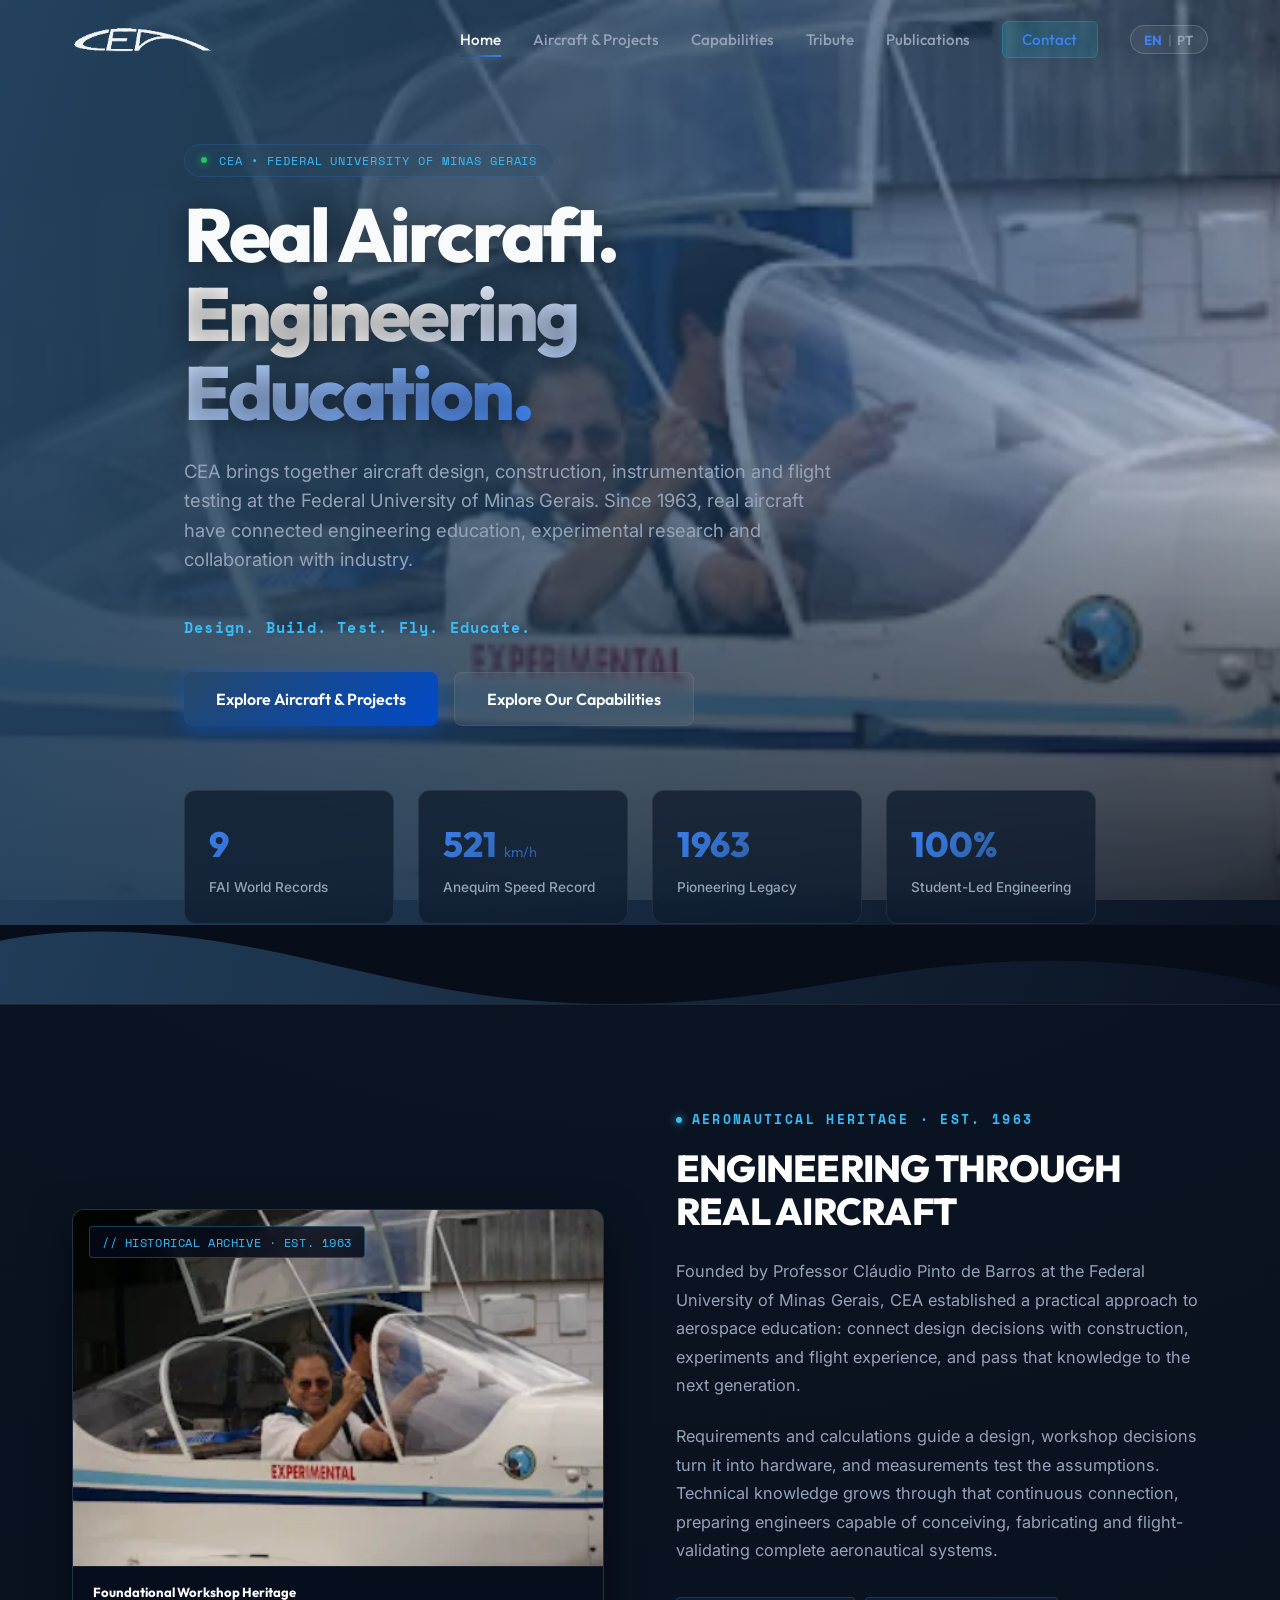
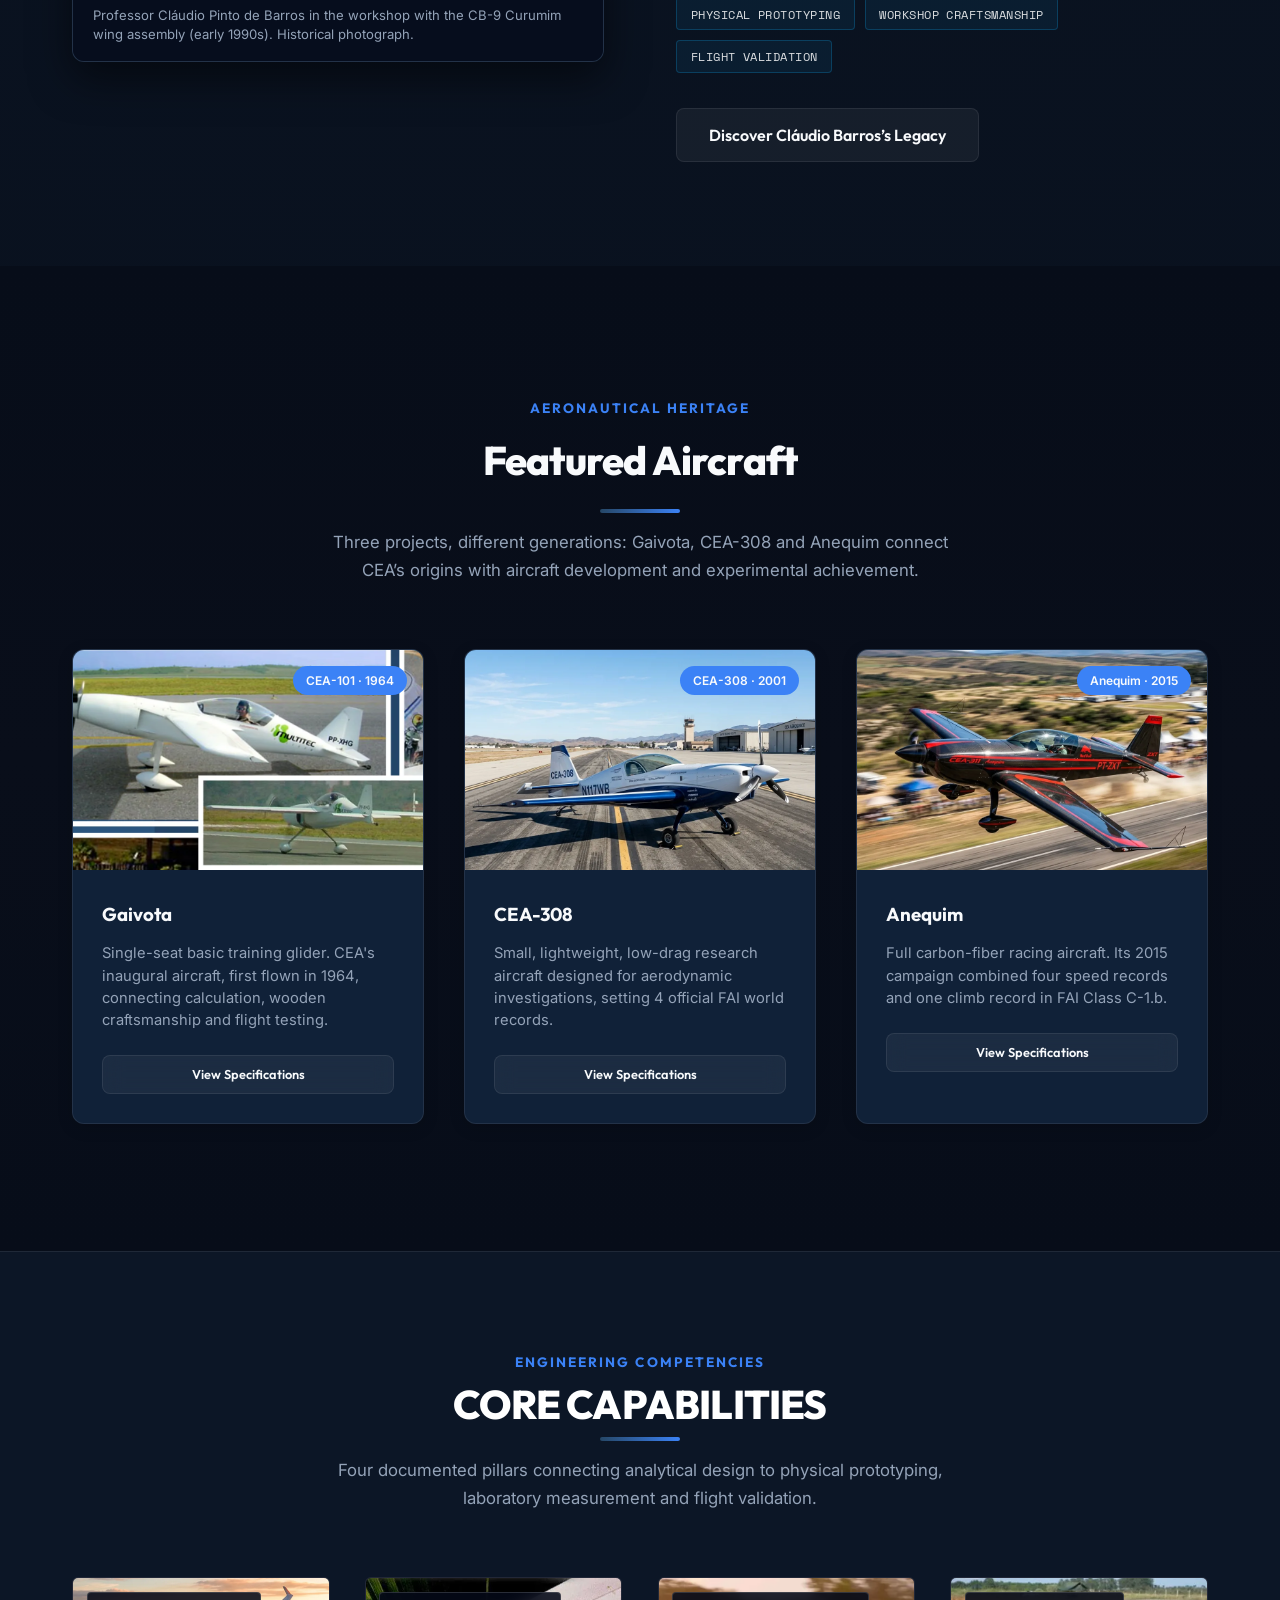
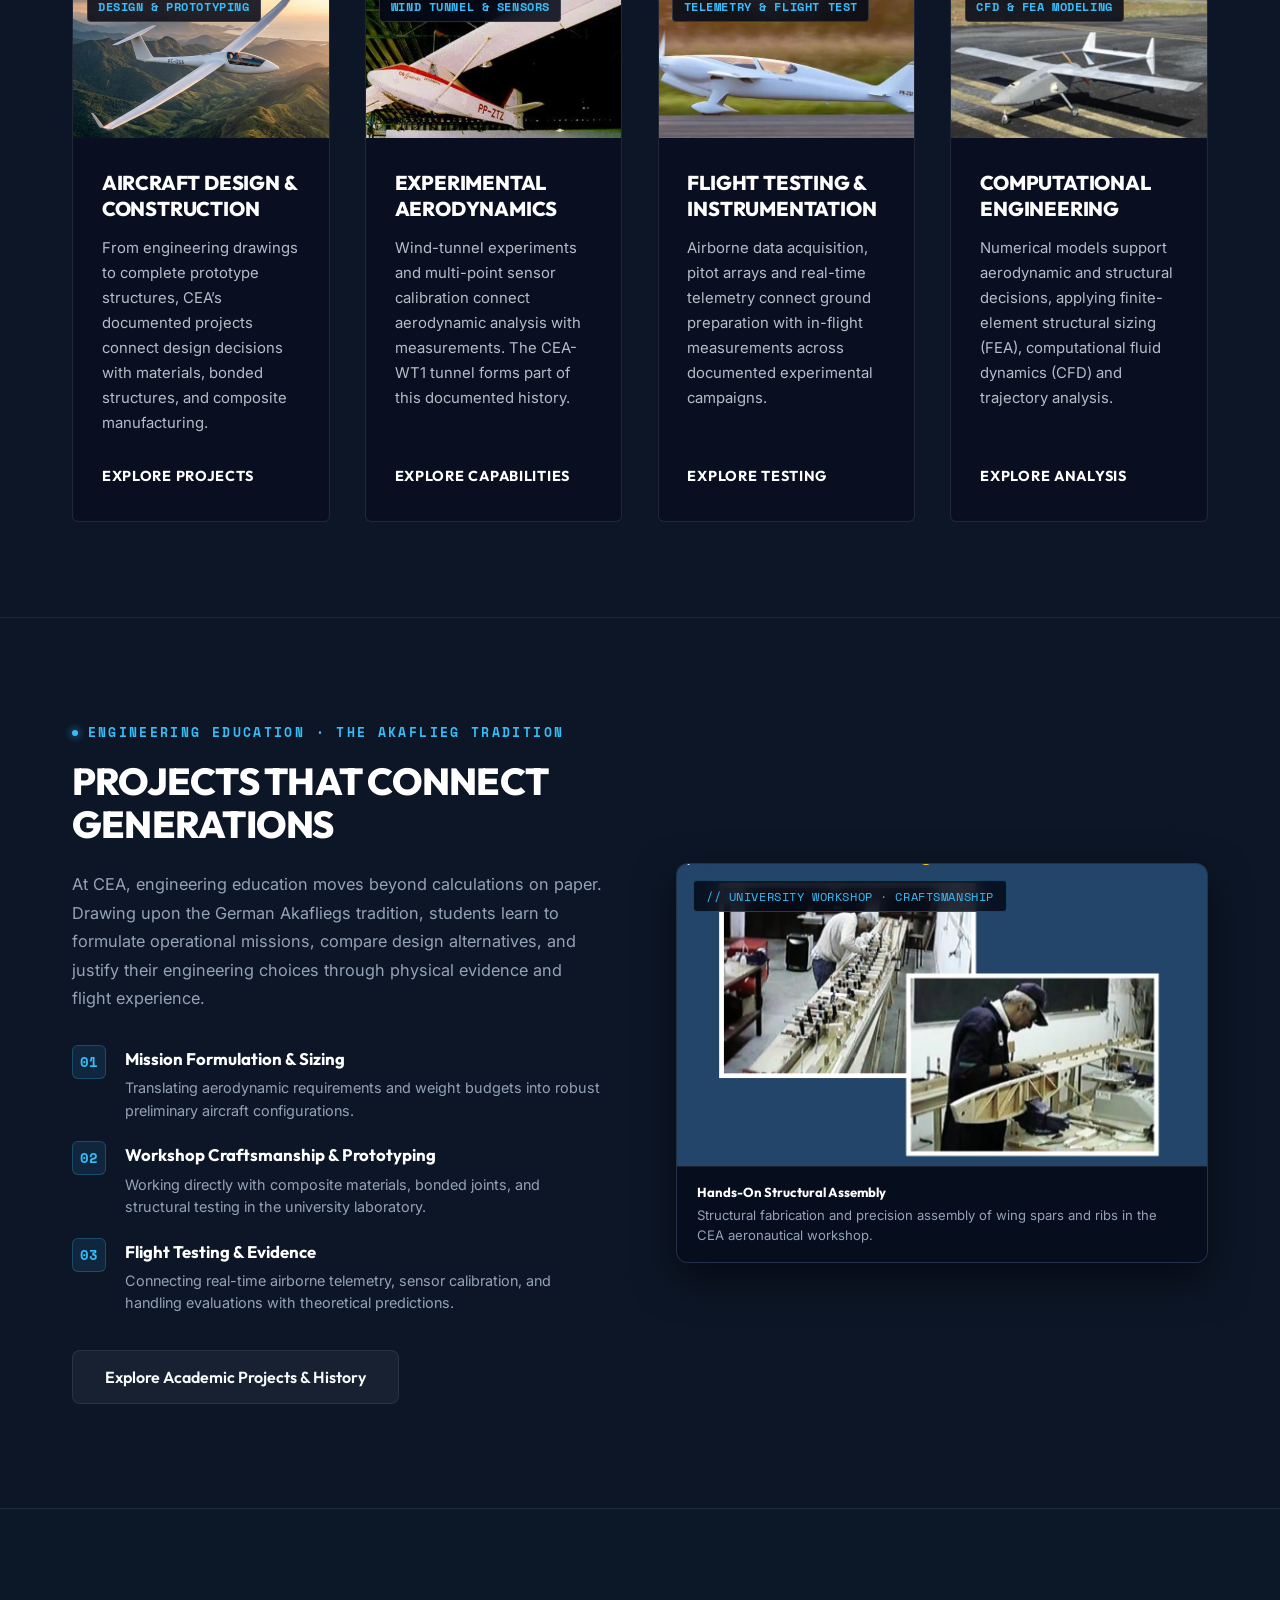
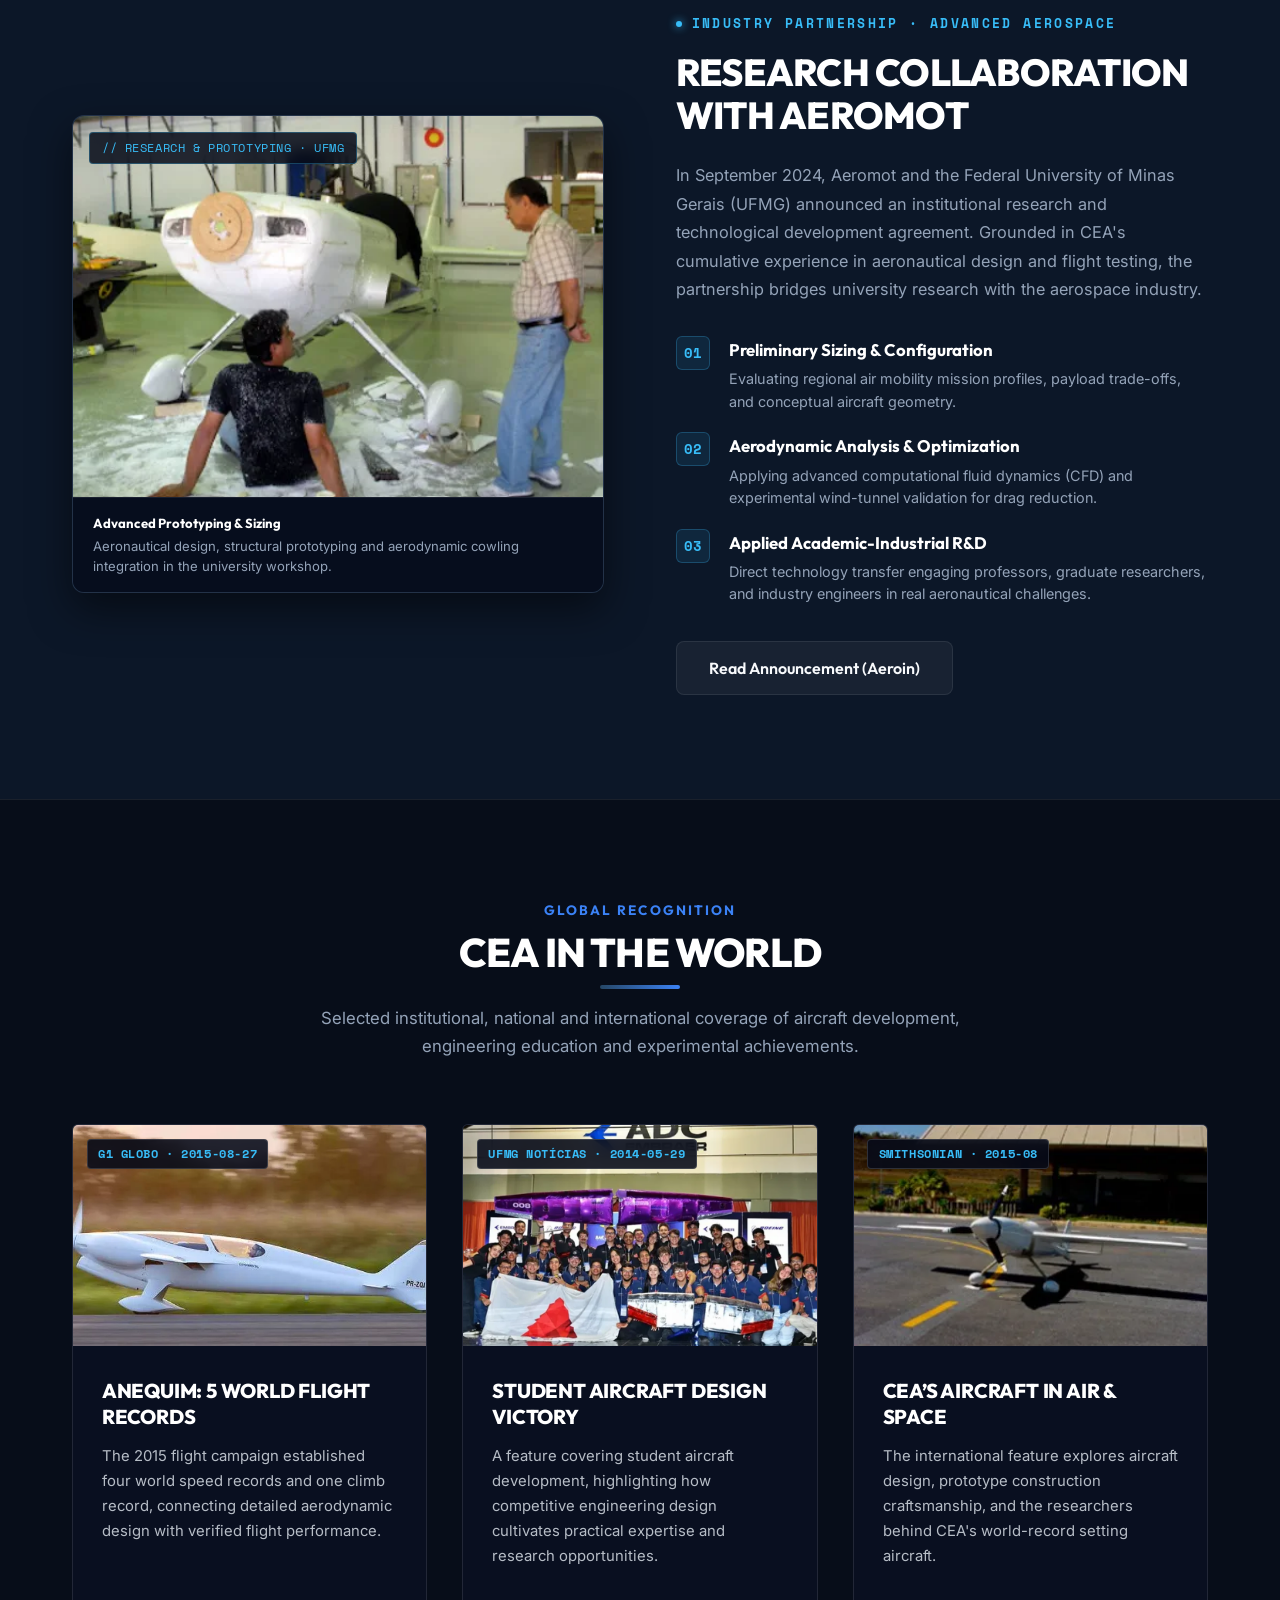
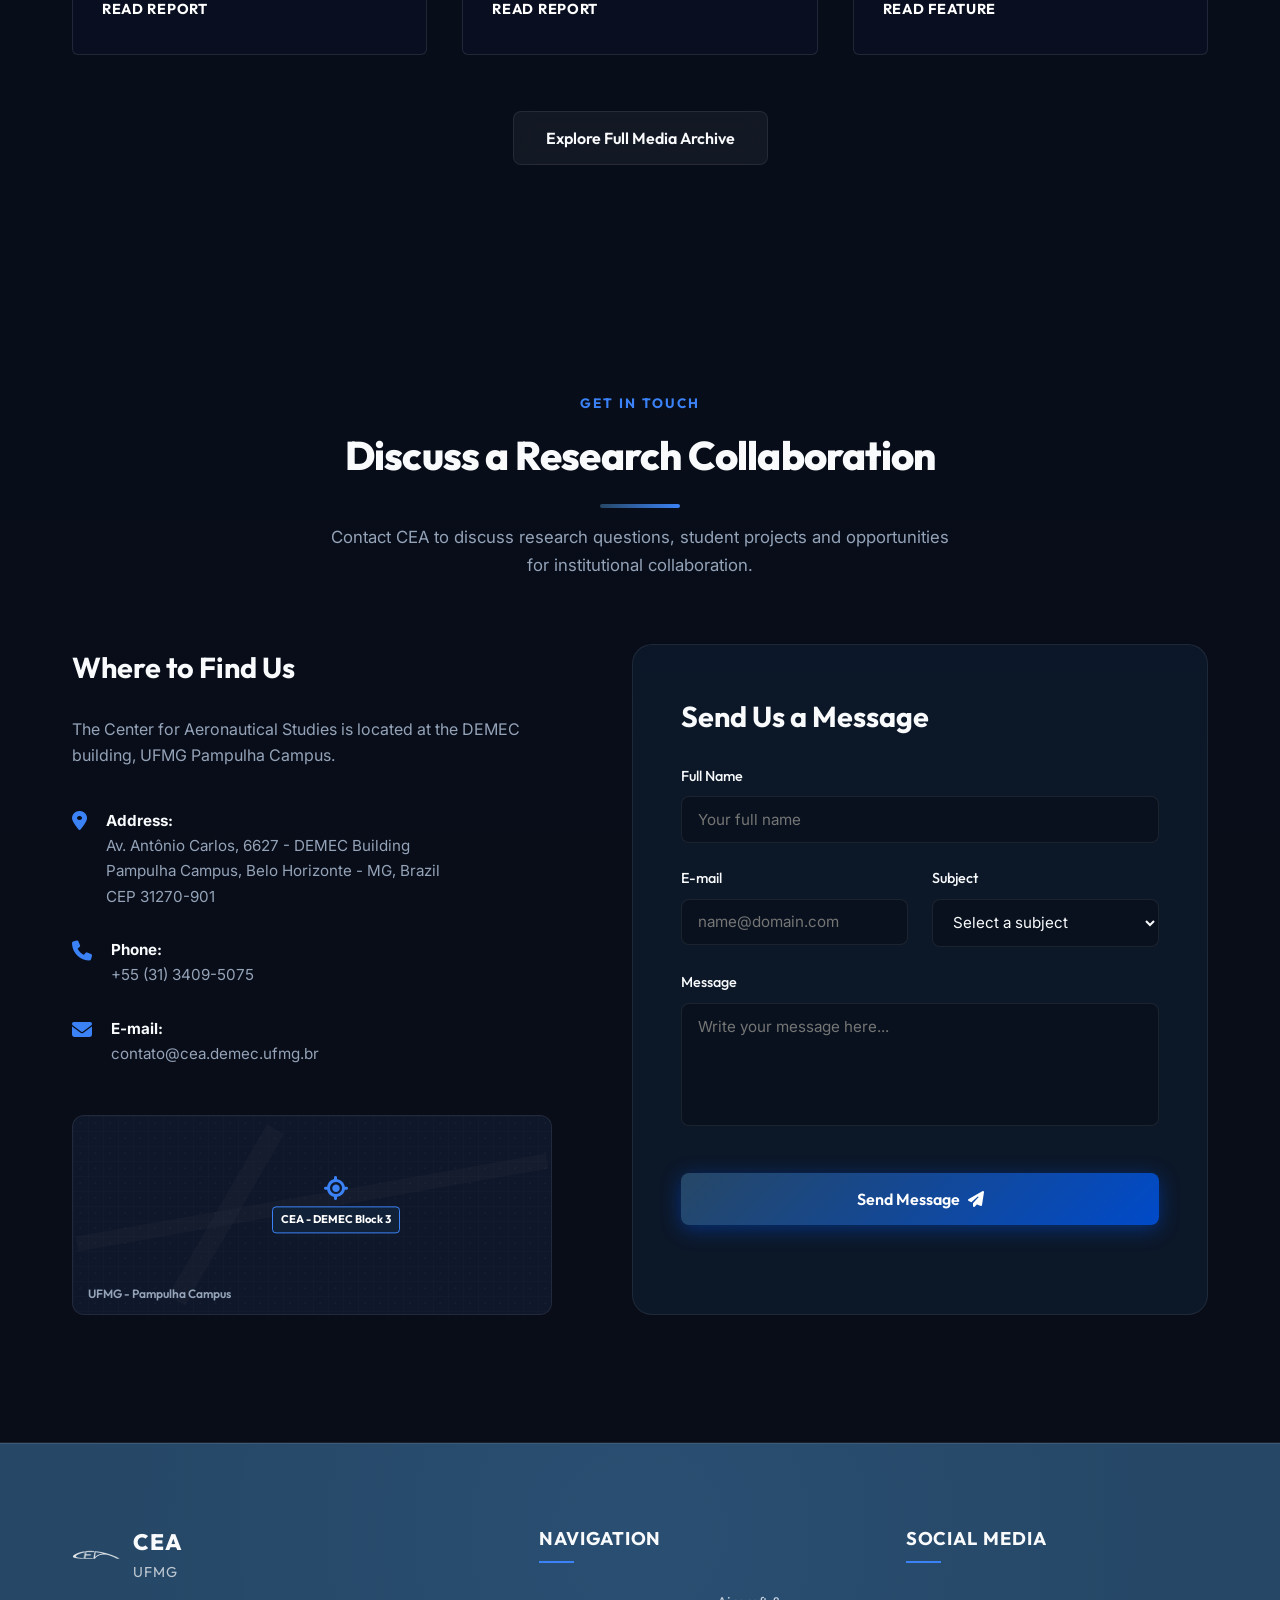
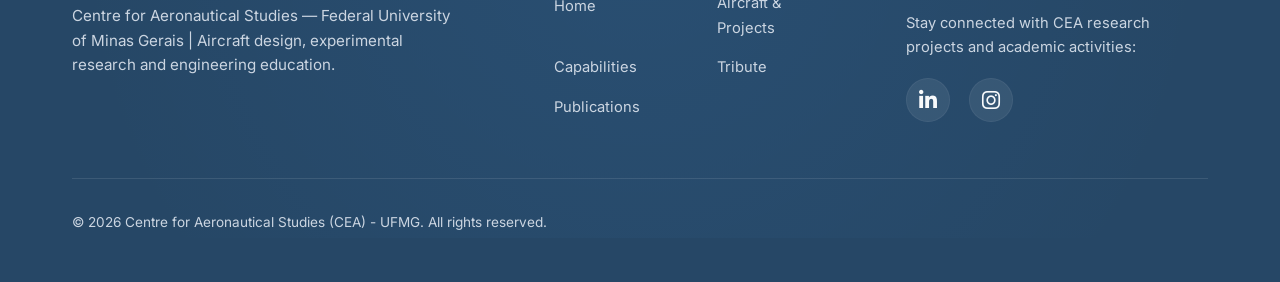
==== index.html @ 9087b7ac "feat: restore Embraer visual model with verified historical CEA archive photos" ====
<!DOCTYPE html>
<html lang="en">
<head>
    <meta charset="UTF-8">
    <meta name="viewport" content="width=device-width, initial-scale=1.0, viewport-fit=cover">
    <meta name="description" content="Center for Aeronautical Studies (CEA) at UFMG. Real aircraft connecting engineering education, experimental research and collaboration with industry since 1963.">
    <title>CEA - Center for Aeronautical Studies | UFMG</title>
    
    <!-- SEO & Canonical -->
    <link rel="canonical" href="https://cea.demec.ufmg.br/index.html">
    <link rel="alternate" hreflang="en" href="https://cea.demec.ufmg.br/index.html">
    <link rel="alternate" hreflang="pt-BR" href="https://cea.demec.ufmg.br/index.html">
    <link rel="alternate" hreflang="x-default" href="https://cea.demec.ufmg.br/index.html">
    
    <!-- Favicon & Mobile Theme -->
    <link rel="icon" type="image/webp" href="assets/logo.webp">
    <link rel="apple-touch-icon" href="assets/logo.webp">
    <meta name="theme-color" content="#0a121e">
    
    <!-- Open Graph / Social Media -->
    <meta property="og:type" content="website">
    <meta property="og:url" content="https://cea.demec.ufmg.br/index.html">
    <meta property="og:title" content="CEA - Center for Aeronautical Studies | UFMG">
    <meta property="og:description" content="Real Aircraft. Engineering Education. Aircraft design, construction, instrumentation and flight testing at UFMG since 1963.">
    <meta property="og:image" content="https://cea.demec.ufmg.br/assets/foto1-home.webp">
    <meta property="og:site_name" content="CEA UFMG">
    
    <!-- Twitter Cards -->
    <meta name="twitter:card" content="summary_large_image">
    <meta name="twitter:title" content="CEA - Center for Aeronautical Studies | UFMG">
    <meta name="twitter:description" content="Real Aircraft. Engineering Education at UFMG since 1963.">
    <meta name="twitter:image" content="https://cea.demec.ufmg.br/assets/foto1-home.webp">
    
    <!-- Google Fonts -->
    <link rel="preconnect" href="https://fonts.googleapis.com">
    <link rel="preconnect" href="https://fonts.gstatic.com" crossorigin>
    <link href="https://fonts.googleapis.com/css2?family=Inter:wght@300;400;500;600;700&family=Outfit:wght@400;500;600;700;800&family=Space+Mono:ital,wght@0,400;0,700;1,400&display=swap" rel="stylesheet">
    
    <!-- FontAwesome for Icons -->
    <link rel="stylesheet" href="https://cdnjs.cloudflare.com/ajax/libs/font-awesome/6.4.0/css/all.min.css">
    
    <!-- Custom CSS -->
    <link rel="stylesheet" href="style.css">

    <!-- Structured Data (Schema.org JSON-LD) -->
    <script type="application/ld+json">
    {
      "@context": "https://schema.org",
      "@graph": [
        {
          "@type": ["EducationalOrganization", "ResearchOrganization"],
          "@id": "https://cea.demec.ufmg.br/#organization",
          "name": "Center for Aeronautical Studies (CEA - UFMG)",
          "alternateName": "Centro de Estudos Aeronáuticos",
          "url": "https://cea.demec.ufmg.br",
          "logo": "https://cea.demec.ufmg.br/assets/logo.webp",
          "image": "https://cea.demec.ufmg.br/assets/foto1-home.webp",
          "description": "Research center within the Department of Mechanical Engineering at UFMG School of Engineering, connecting engineering education with aircraft design, construction and testing.",
          "foundingDate": "1963",
          "founder": {
            "@type": "Person",
            "name": "Prof. Cláudio Pinto de Barros"
          },
          "parentOrganization": {
            "@type": "CollegeOrUniversity",
            "name": "Universidade Federal de Minas Gerais",
            "alternateName": "UFMG",
            "url": "https://ufmg.br"
          },
          "address": {
            "@type": "PostalAddress",
            "streetAddress": "Av. Antônio Carlos, 6627 - Bloco DEMEC",
            "addressLocality": "Belo Horizonte",
            "addressRegion": "MG",
            "postalCode": "31270-901",
            "addressCountry": "BR"
          }
        }
      ]
    }
    </script>
</head>
<body>

    <!-- Header / Navbar -->
    <header class="navbar-header" id="header">
        <div class="nav-container">
            <a href="index.html" class="logo">
                <img src="assets/logo.webp" alt="CEA UFMG" class="cea-logo-img">
            </a>
            
            <button class="mobile-nav-toggle" id="mobile-toggle" aria-label="Toggle navigation">
                <i class="fa-solid fa-bars"></i>
            </button>
            
            <nav class="nav-menu" id="nav-menu">
                <ul>
                    <li><a href="index.html" class="nav-link active" data-en="Home" data-pt="Home">Home</a></li>
                    <li><a href="projetos.html" class="nav-link" data-en="Aircraft & Projects" data-pt="Aeronaves & Projetos">Aircraft & Projects</a></li>
                    <li><a href="solucoes.html" class="nav-link" data-en="Capabilities" data-pt="Capacidades">Capabilities</a></li>
                    <li><a href="homenagem.html" class="nav-link" data-en="Tribute" data-pt="Homenagem">Tribute</a></li>
                    <li><a href="artigos.html" class="nav-link" data-en="Publications" data-pt="Publicações">Publications</a></li>
                    <li><a href="index.html#contato" class="nav-link nav-btn" data-en="Contact" data-pt="Contato">Contact</a></li>
                    <li class="lang-toggle-li">
                        <button class="lang-toggle-btn" id="lang-toggle" aria-label="Toggle language">
                            <span class="lang-opt active" data-lang="en">EN</span>
                            <span class="lang-divider">|</span>
                            <span class="lang-opt" data-lang="pt">PT</span>
                        </button>
                    </li>
                </ul>
            </nav>
        </div>
    </header>

    <main>
    <!-- 1. Hero Section (EN01) -->
    <section class="hero-section" id="home">
        <div class="hero-overlay"></div>
        <div class="hero-container">
            <div class="hero-content">
                <div class="hud-telemetry-bar">
                    <span class="hud-dot"></span>
                    <span>CEA • Federal University of Minas Gerais</span>
                </div>
                <h1 class="hero-title" data-en="Real Aircraft. <br><span class='gradient-text'>Engineering Education.</span>" data-pt="Aeronaves Reais. <br><span class='gradient-text'>Formação em Engenharia.</span>">Real Aircraft. <br><span class="gradient-text">Engineering Education.</span></h1>
                <p class="hero-subtitle" data-en="CEA brings together aircraft design, construction, instrumentation and flight testing at the Federal University of Minas Gerais. Since 1963, real aircraft have connected engineering education, experimental research and collaboration with industry." data-pt="O CEA reúne concepção, projeto, construção, instrumentação e ensaios em voo de aeronaves na Universidade Federal de Minas Gerais. Desde 1963, aeronaves reais conectam a formação de engenheiros, a pesquisa experimental e a colaboração com a indústria.">CEA brings together aircraft design, construction, instrumentation and flight testing at the Federal University of Minas Gerais. Since 1963, real aircraft have connected engineering education, experimental research and collaboration with industry.</p>
                
                <p class="hero-supporting-line" style="font-family: var(--font-mono); font-size: 0.95rem; color: var(--accent-cyan); letter-spacing: 0.08em; margin: 1.2rem 0 2rem 0; font-weight: 600;">Design. Build. Test. Fly. Educate.</p>
                
                <div class="hero-actions">
                    <a href="projetos.html" class="btn btn-primary" data-en="Explore Aircraft & Projects" data-pt="Conhecer Aeronaves & Projetos">Explore Aircraft & Projects</a>
                    <a href="solucoes.html" class="btn btn-secondary" data-en="Explore Our Capabilities" data-pt="Conhecer Nossas Capacidades">Explore Our Capabilities</a>
                </div>
            </div>
            
            <!-- Quick Metrics Grid -->
            <div class="metrics-grid">
                <div class="metric-card">
                    <div class="metric-num">9</div>
                    <div class="metric-label" data-en="FAI World Records" data-pt="Recordes Mundiais FAI">FAI World Records</div>
                </div>
                <div class="metric-card">
                    <div class="metric-num">521 <small style="font-size: 0.9rem; font-weight: normal;">km/h</small></div>
                    <div class="metric-label" data-en="Anequim Speed Record" data-pt="Recorde de Velocidade Anequim">Anequim Speed Record</div>
                </div>
                <div class="metric-card">
                    <div class="metric-num">1963</div>
                    <div class="metric-label" data-en="Pioneering Legacy" data-pt="Tradição & Pioneirismo">Pioneering Legacy</div>
                </div>
                <div class="metric-card">
                    <div class="metric-num">100%</div>
                    <div class="metric-label" data-en="Student-Led Engineering" data-pt="Engenharia Discente">Student-Led Engineering</div>
                </div>
            </div>
        </div>
        
        <!-- Aerodynamic wave separator -->
        <div class="wave-separator">
            <svg data-name="Layer 1" xmlns="http://www.w3.org/2000/svg" viewBox="0 0 1200 120" preserveAspectRatio="none">
                <path d="M985.66,92.83C906.67,72,823.78,31,743.84,14.19c-82.26-17.34-168.06-16.33-250.45.39-57.84,11.73-114,31.07-172,41.86A600.21,600.21,0,0,1,0,27.35V120H1200V95.8C1132.19,118.92,1055.71,111.31,985.66,92.83Z" class="shape-fill"></path>
            </svg>
        </div>
    </section>

        <!-- 2. Brief Legacy Section (EN04) - Embraer Split Layout -->
    <section class="embraer-split-section" id="legacy">
        <div class="container">
            <div class="embraer-split-grid animate-on-scroll">
                <!-- Visual Column (F002 Verified) -->
                <div class="embraer-visual-col">
                    <div class="embraer-visual-frame">
                        <span class="embraer-visual-badge">// HISTORICAL ARCHIVE · EST. 1963</span>
                        <img src="assets/foto1-home.webp" alt="Professor Cláudio Pinto de Barros in the workshop with the CB-9 Curumim wing assembly" class="zoomable-img">
                        <div class="embraer-visual-caption">
                            <strong style="color: #fff; font-family: var(--font-heading);" data-en="Foundational Workshop Heritage" data-pt="Herança Fundadora de Oficina">Foundational Workshop Heritage</strong>
                            <p style="margin: 0.2rem 0 0 0;" data-en="Professor Cláudio Pinto de Barros in the workshop with the CB-9 Curumim wing assembly (early 1990s). Historical photograph." data-pt="Professor Cláudio Pinto de Barros na oficina com o conjunto de asa do CB-9 Curumim (início dos anos 1990). Fotografia histórica.">Professor Cláudio Pinto de Barros in the workshop with the CB-9 Curumim wing assembly (early 1990s). Historical photograph.</p>
                        </div>
                    </div>
                </div>

                <!-- Content Column -->
                <div class="embraer-content-col">
                    <div class="embraer-eyebrow">
                        <span class="dot"></span>
                        <span data-en="Aeronautical Heritage · Est. 1963" data-pt="Patrimônio Aeronáutico · Desde 1963">Aeronautical Heritage · Est. 1963</span>
                    </div>
                    <h2 class="embraer-title" data-en="Engineering Through Real Aircraft" data-pt="Engenharia por Meio de Aeronaves Reais">Engineering Through Real Aircraft</h2>
                    
                    <p class="embraer-desc" data-en="Founded by Professor Cláudio Pinto de Barros at the Federal University of Minas Gerais, CEA established a practical approach to aerospace education: connect design decisions with construction, experiments and flight experience, and pass that knowledge to the next generation." data-pt="Fundado pelo Professor Cláudio Pinto de Barros na Universidade Federal de Minas Gerais, o CEA estabeleceu uma abordagem prática para a formação aeronáutica: conectar decisões de projeto à construção, aos ensaios e à experiência de voo, transmitindo esse conhecimento para a próxima geração.">Founded by Professor Cláudio Pinto de Barros at the Federal University of Minas Gerais, CEA developed a practical approach to engineering education: connect design decisions with construction, experiments and flight experience, and pass that knowledge to the next generation.</p>
                    
                    <p class="embraer-desc" data-en="Requirements and calculations guide a design, workshop decisions turn it into hardware, and measurements test the assumptions. Technical knowledge grows through that continuous connection, preparing engineers capable of conceiving, fabricating and flight-validating complete aeronautical systems." data-pt="Requisitos e cálculos orientam o projeto, decisões de oficina o transformam em hardware, e medições experimentais testam as hipóteses. O conhecimento técnico se fortalece nessa ligação contínua, formando engenheiros capacitados a conceber, fabricar e validar em voo sistemas aeronáuticos completos.">Requirements and calculations guide a design, workshop decisions turn it into hardware, and measurements test the assumptions. Technical knowledge grows through that continuous connection, preparing engineers capable of conceiving, fabricating and flight-validating complete aeronautical systems.</p>

                    <div class="embraer-pills">
                        <span class="embraer-pill" data-en="PHYSICAL PROTOTYPING" data-pt="PROTOTIPAGEM FÍSICA">PHYSICAL PROTOTYPING</span>
                        <span class="embraer-pill" data-en="WORKSHOP CRAFTSMANSHIP" data-pt="DECISÕES DE OFICINA">WORKSHOP CRAFTSMANSHIP</span>
                        <span class="embraer-pill" data-en="FLIGHT VALIDATION" data-pt="VALIDAÇÃO EM VOO">FLIGHT VALIDATION</span>
                    </div>

                    <a href="homenagem.html" class="btn btn-secondary" data-en="Discover Cláudio Barros’s Legacy" data-pt="Conhecer a História de Cláudio Barros">
                        Discover Cláudio Barros’s Legacy <i class="fa-solid fa-arrow-right"></i>
                    </a>
                </div>
            </div>
        </div>
    </section>

    <!-- 3. Featured Aircraft (EN05) -->
    <section class="fleet-section" id="frota">
        <div class="container">
            <div class="section-header animate-on-scroll">
                <span class="section-tag" data-en="Aeronautical Heritage" data-pt="Patrimônio Aeronáutico">Aeronautical Heritage</span>
                <h2 data-en="Featured Aircraft" data-pt="Aeronaves de Destaque">Featured Aircraft</h2>
                <div class="section-line"></div>
                <p class="section-desc" data-en="Three projects, different generations: Gaivota, CEA-308 and Anequim connect CEA’s origins with aircraft development and experimental achievement." data-pt="Três projetos, diferentes gerações: Gaivota, CEA-308 e Anequim conectam as origens do CEA ao desenvolvimento de aeronaves e às conquistas experimentais.">Three projects, different generations: Gaivota, CEA-308 and Anequim connect CEA’s origins with aircraft development and experimental achievement.</p>
            </div>
            
            <div class="fleet-grid-index animate-on-scroll" style="display: grid; grid-template-columns: repeat(auto-fit, minmax(300px, 1fr)); gap: 2.5rem; margin-top: 3rem;">
                <!-- 1: Gaivota -->
                <div class="project-card-index" style="background: var(--bg-panel-solid); border: 1px solid var(--border-light); border-radius: 12px; overflow: hidden; box-shadow: 0 4px 15px rgba(0,0,0,0.15); transition: transform 0.3s ease;">
                    <div style="height: 220px; overflow: hidden; position: relative;">
                        <img src="assets/gaivota-hist.webp" alt="CB-1 Gaivota glider" style="width: 100%; height: 100%; object-fit: cover;">
                        <span style="position: absolute; top: 1rem; right: 1rem; background: var(--accent); color: var(--text-white); font-size: 0.75rem; font-weight: 600; padding: 0.3rem 0.8rem; border-radius: 20px;">CEA-101 · 1964</span>
                    </div>
                    <div style="padding: 1.8rem;">
                        <h3 style="font-family: var(--font-heading); margin-bottom: 0.8rem;">Gaivota</h3>
                        <p style="color: var(--text-muted); font-size: 0.92rem; line-height: 1.5; margin-bottom: 1.5rem;" data-en="Single-seat basic training glider. CEA's inaugural aircraft, first flown in 1964, connecting calculation, wooden craftsmanship and flight testing." data-pt="Planador monoplace de instrução básica. Aeronave inaugural do CEA, primeiro voo em 1964, unindo cálculo, construção em madeira e experiência de voo.">Single-seat basic training glider. CEA's inaugural aircraft, first flown in 1964, connecting calculation, wooden craftsmanship and flight testing.</p>
                        <a href="projetos.html#gaivota" class="btn btn-secondary" style="font-size: 0.8rem; padding: 0.5rem 1rem; width: 100%; text-align: center; display: block;" data-en="View Specifications" data-pt="Ver Ficha Técnica">View Specifications</a>
                    </div>
                </div>

                <!-- 2: CEA-308 -->
                <div class="project-card-index" style="background: var(--bg-panel-solid); border: 1px solid var(--border-light); border-radius: 12px; overflow: hidden; box-shadow: 0 4px 15px rgba(0,0,0,0.15); transition: transform 0.3s ease;">
                    <div style="height: 220px; overflow: hidden; position: relative;">
                        <img src="assets/cea308.webp" alt="CEA-308 high-efficiency aircraft" style="width: 100%; height: 100%; object-fit: cover;">
                        <span style="position: absolute; top: 1rem; right: 1rem; background: var(--accent); color: var(--text-white); font-size: 0.75rem; font-weight: 600; padding: 0.3rem 0.8rem; border-radius: 20px;">CEA-308 · 2001</span>
                    </div>
                    <div style="padding: 1.8rem;">
                        <h3 style="font-family: var(--font-heading); margin-bottom: 0.8rem;">CEA-308</h3>
                        <p style="color: var(--text-muted); font-size: 0.92rem; line-height: 1.5; margin-bottom: 1.5rem;" data-en="Small, lightweight, low-drag research aircraft designed for aerodynamic investigations, setting 4 official FAI world records." data-pt="Aeronave leve de baixíssimo arrasto para investigações de desempenho aerodinâmico, homologando 4 recordes mundiais oficiais da FAI.">Small, lightweight, low-drag research aircraft designed for aerodynamic investigations, setting 4 official FAI world records.</p>
                        <a href="projetos.html#cea308" class="btn btn-secondary" style="font-size: 0.8rem; padding: 0.5rem 1rem; width: 100%; text-align: center; display: block;" data-en="View Specifications" data-pt="Ver Ficha Técnica">View Specifications</a>
                    </div>
                </div>

                <!-- 3: Anequim -->
                <div class="project-card-index" style="background: var(--bg-panel-solid); border: 1px solid var(--border-light); border-radius: 12px; overflow: hidden; box-shadow: 0 4px 15px rgba(0,0,0,0.15); transition: transform 0.3s ease;">
                    <div style="height: 220px; overflow: hidden; position: relative;">
                        <img src="assets/anequim.webp" alt="CEA-311 Anequim race aircraft" style="width: 100%; height: 100%; object-fit: cover;">
                        <span style="position: absolute; top: 1rem; right: 1rem; background: var(--accent); color: var(--text-white); font-size: 0.75rem; font-weight: 600; padding: 0.3rem 0.8rem; border-radius: 20px;">Anequim · 2015</span>
                    </div>
                    <div style="padding: 1.8rem;">
                        <h3 style="font-family: var(--font-heading); margin-bottom: 0.8rem;">Anequim</h3>
                        <p style="color: var(--text-muted); font-size: 0.92rem; line-height: 1.5; margin-bottom: 1.5rem;" data-en="Full carbon-fiber racing aircraft. Its 2015 campaign combined four speed records and one climb record in FAI Class C-1.b." data-pt="Aeronave de corrida em fibra de carbono. A campanha de 2015 combinou quatro recordes de velocidade e um de razão de subida na Classe C-1.b da FAI.">Full carbon-fiber racing aircraft. Its 2015 campaign combined four speed records and one climb record in FAI Class C-1.b.</p>
                        <a href="projetos.html#anequim" class="btn btn-secondary" style="font-size: 0.8rem; padding: 0.5rem 1rem; width: 100%; text-align: center; display: block;" data-en="View Specifications" data-pt="Ver Ficha Técnica">View Specifications</a>
                    </div>
                </div>
            </div>
        </div>
    </section>

        <!-- 4. Research Infrastructure & Capabilities (EN06-EN10) - Embraer Card Grid Model -->
    <section class="embraer-grid-section bg-surface" id="capacidades">
        <div class="container">
            <div class="section-header animate-on-scroll">
                <span class="section-tag" data-en="Engineering Competencies" data-pt="Competências de Engenharia">Engineering Competencies</span>
                <h2 class="embraer-title" style="margin-bottom: 0.6rem;" data-en="Core Capabilities" data-pt="Linhas de Competência">Core Capabilities</h2>
                <div class="section-line"></div>
                <p class="section-desc" data-en="Four documented pillars connecting analytical design to physical prototyping, laboratory measurement and flight validation." data-pt="Quatro pilares documentados conectando a formulação analítica ao protótipo físico, à medição laboratorial e à validação em voo.">Four documented pillars connecting analytical design to physical prototyping, laboratory measurement and flight validation.</p>
            </div>

            <div class="embraer-cards-grid cols-4 animate-on-scroll">
                <!-- Card 1: Design & Construction -->
                <div class="embraer-card">
                    <div class="embraer-card-img-wrap">
                        <span class="embraer-card-badge">DESIGN &amp; PROTOTYPING</span>
                        <img src="assets/minuano.webp" alt="Aircraft Design and Structural Construction - CB-2 Minuano (demec.ufmg.br/cea)" class="zoomable-img">
                    </div>
                    <div class="embraer-card-body">
                        <div>
                            <h3 class="embraer-card-title" data-en="Aircraft Design &amp; Construction" data-pt="Projeto &amp; Construção Aeronáutica">Aircraft Design &amp; Construction</h3>
                            <p class="embraer-card-text" data-en="From engineering drawings to complete prototype structures, CEA’s documented projects connect design decisions with materials, bonded structures, and composite manufacturing." data-pt="De desenhos técnicos a estruturas completas de protótipos, os projetos documentados do CEA conectam decisões de projeto a materiais, estruturas coladas e manufatura de compósitos.">From engineering drawings to complete prototype structures, CEA’s documented projects connect design decisions with materials, bonded structures, and composite manufacturing.</p>
                        </div>
                        <a href="projetos.html" class="embraer-card-link" data-en="Explore Projects" data-pt="Conhecer Projetos">
                            <span data-en="Explore Projects" data-pt="Conhecer Projetos">Explore Projects</span> <i class="fa-solid fa-arrow-right"></i>
                        </a>
                    </div>
                </div>

                <!-- Card 2: Experimental Aerodynamics -->
                <div class="embraer-card">
                    <div class="embraer-card-img-wrap">
                        <span class="embraer-card-badge">WIND TUNNEL &amp; SENSORS</span>
                        <img src="assets/foto2-projetos.webp" alt="Experimental Aerodynamics and Flow Measurement - CB-1 Gaivota (demec.ufmg.br/cea)" class="zoomable-img">
                    </div>
                    <div class="embraer-card-body">
                        <div>
                            <h3 class="embraer-card-title" data-en="Experimental Aerodynamics" data-pt="Aerodinâmica Experimental">Experimental Aerodynamics</h3>
                            <p class="embraer-card-text" data-en="Wind-tunnel experiments and multi-point sensor calibration connect aerodynamic analysis with measurements. The CEA-WT1 tunnel forms part of this documented history." data-pt="Ensaios em túnel de vento e calibração de sensores conectam a análise aerodinâmica a medições experimentais. O túnel CEA-WT1 faz parte desse histórico documentado de trabalho prático.">Wind-tunnel experiments and multi-point sensor calibration connect aerodynamic analysis with measurements. The CEA-WT1 tunnel forms part of this documented history.</p>
                        </div>
                        <a href="solucoes.html" class="embraer-card-link" data-en="Explore Capabilities" data-pt="Ver Capacidades">
                            <span data-en="Explore Capabilities" data-pt="Ver Capacidades">Explore Capabilities</span> <i class="fa-solid fa-arrow-right"></i>
                        </a>
                    </div>
                </div>

                <!-- Card 3: Flight Testing & Instrumentation -->
                <div class="embraer-card">
                    <div class="embraer-card-img-wrap">
                        <span class="embraer-card-badge">TELEMETRY &amp; FLIGHT TEST</span>
                        <img src="assets/foto7-projetos.webp" alt="Flight Testing and Airborne Telemetry - CEA-311 Anequim (demec.ufmg.br/cea)" class="zoomable-img">
                    </div>
                    <div class="embraer-card-body">
                        <div>
                            <h3 class="embraer-card-title" data-en="Flight Testing &amp; Instrumentation" data-pt="Ensaios em Voo &amp; Instrumentação">Flight Testing &amp; Instrumentation</h3>
                            <p class="embraer-card-text" data-en="Airborne data acquisition, pitot arrays and real-time telemetry connect ground preparation with in-flight measurements across documented experimental campaigns." data-pt="Aquisição de dados a bordo, sondas pitot e telemetria em tempo real conectam a preparação em terra a medições em voo em campanhas experimentais documentadas.">Airborne data acquisition, pitot arrays and real-time telemetry connect ground preparation with in-flight measurements across documented experimental campaigns.</p>
                        </div>
                        <a href="solucoes.html#infra" class="embraer-card-link" data-en="Explore Testing" data-pt="Ver Ensaios em Voo">
                            <span data-en="Explore Testing" data-pt="Ver Ensaios em Voo">Explore Testing</span> <i class="fa-solid fa-arrow-right"></i>
                        </a>
                    </div>
                </div>

                <!-- Card 4: Computational Engineering -->
                <div class="embraer-card">
                    <div class="embraer-card-img-wrap">
                        <span class="embraer-card-badge">CFD &amp; FEA MODELING</span>
                        <img src="assets/foto9-projetos.webp" alt="Computational Engineering and Numerical Modeling - CEA Watchdog UAV (demec.ufmg.br/cea)" class="zoomable-img">
                    </div>
                    <div class="embraer-card-body">
                        <div>
                            <h3 class="embraer-card-title" data-en="Computational Engineering" data-pt="Engenharia Computacional">Computational Engineering</h3>
                            <p class="embraer-card-text" data-en="Numerical models support aerodynamic and structural decisions, applying finite-element structural sizing (FEA), computational fluid dynamics (CFD) and trajectory analysis." data-pt="Modelos numéricos apoiam decisões aerodinâmicas e estruturais, aplicando dimensionamento por elementos finitos (FEA), fluidodinâmica computacional (CFD) e análise de trajetórias.">Numerical models support aerodynamic and structural decisions, applying finite-element structural sizing (FEA), computational fluid dynamics (CFD) and trajectory analysis.</p>
                        </div>
                        <a href="solucoes.html" class="embraer-card-link" data-en="Explore Analysis" data-pt="Ver Engenharia">
                            <span data-en="Explore Analysis" data-pt="Ver Engenharia">Explore Analysis</span> <i class="fa-solid fa-arrow-right"></i>
                        </a>
                    </div>
                </div>
            </div>
        </div>
    </section>

<!-- 5. Education & Continuity (EN11) - Embraer Split Layout -->
    <section class="embraer-split-section bg-surface" id="educacao">
        <div class="container">
            <div class="embraer-split-grid reverse animate-on-scroll">
                <!-- Visual Column (University Workshop Assembly) -->
                <div class="embraer-visual-col">
                    <div class="embraer-visual-frame">
                        <span class="embraer-visual-badge">// UNIVERSITY WORKSHOP · CRAFTSMANSHIP</span>
                        <img src="assets/minuano-pista.webp" alt="Students and craftsmen assembling prototype wing structures in the CEA workshop" class="zoomable-img">
                        <div class="embraer-visual-caption">
                            <strong style="color: #fff; font-family: var(--font-heading);" data-en="Hands-On Structural Assembly" data-pt="Montagem Estrutural Prática">Hands-On Structural Assembly</strong>
                            <p style="margin: 0.2rem 0 0 0;" data-en="Structural fabrication and precision assembly of wing spars and ribs in the CEA aeronautical workshop." data-pt="Fabricação estrutural e montagem de precisão de longarinas e nervuras na oficina aeronáutica do CEA.">Structural fabrication and precision assembly of wing spars and ribs in the CEA aeronautical workshop.</p>
                        </div>
                    </div>
                </div>

                <!-- Content Column -->
                <div class="embraer-content-col">
                    <div class="embraer-eyebrow">
                        <span class="dot"></span>
                        <span data-en="Engineering Education · The Akaflieg Tradition" data-pt="Formação em Engenharia · Tradição Akaflieg">Engineering Education · The Akaflieg Tradition</span>
                    </div>
                    <h2 class="embraer-title" data-en="Projects That Connect Generations" data-pt="Projetos que Conectam Gerações">Projects That Connect Generations</h2>
                    
                    <p class="embraer-desc" data-en="At CEA, engineering education moves beyond calculations on paper. Drawing upon the German Akafliegs tradition, students learn to formulate operational missions, compare design alternatives, and justify their engineering choices through physical evidence and flight experience." data-pt="No CEA, o ensino de engenharia vai além dos cálculos no papel. Inspirando-se na tradição das Akafliegs alemãs, os estudantes aprendem a formular missões operacionais, comparar alternativas de projeto e defender suas decisões com base em evidências físicas e experiência de voo.">At CEA, engineering education moves beyond calculations on paper. Drawing upon the German Akafliegs tradition, students learn to formulate operational missions, compare design alternatives, and justify their engineering choices through physical evidence and flight experience.</p>

                    <div class="embraer-steps">
                        <div class="embraer-step-item">
                            <div class="embraer-step-num">01</div>
                            <div class="embraer-step-content">
                                <h4 data-en="Mission Formulation & Sizing" data-pt="Definição de Missão & Dimensionamento">Mission Formulation & Sizing</h4>
                                <p data-en="Translating aerodynamic requirements and weight budgets into robust preliminary aircraft configurations." data-pt="Tradução de requisitos aerodinâmicos e balanços de peso em configurações preliminares consistentes.">Translating aerodynamic requirements and weight budgets into robust preliminary aircraft configurations.</p>
                            </div>
                        </div>
                        <div class="embraer-step-item">
                            <div class="embraer-step-num">02</div>
                            <div class="embraer-step-content">
                                <h4 data-en="Workshop Craftsmanship & Prototyping" data-pt="Construção em Oficina & Prototipagem">Workshop Craftsmanship & Prototyping</h4>
                                <p data-en="Working directly with composite materials, bonded joints, and structural testing in the university laboratory." data-pt="Trabalho direto com compósitos avançados, uniões coladas e integridade estrutural no laboratório universitário.">Working directly with composite materials, bonded joints, and structural testing in the university laboratory.</p>
                            </div>
                        </div>
                        <div class="embraer-step-item">
                            <div class="embraer-step-num">03</div>
                            <div class="embraer-step-content">
                                <h4 data-en="Flight Testing & Evidence" data-pt="Ensaios em Voo & Evidência Experimental">Flight Testing & Evidence</h4>
                                <p data-en="Connecting real-time airborne telemetry, sensor calibration, and handling evaluations with theoretical predictions." data-pt="Conexão entre telemetria em voo, calibração de sensores e qualidades de voo com os modelos teóricos.">Connecting real-time airborne telemetry, sensor calibration, and handling evaluations with theoretical predictions.</p>
                            </div>
                        </div>
                    </div>

                    <a href="projetos.html#education" class="btn btn-secondary" data-en="Explore Academic Projects & History" data-pt="Conhecer Projetos Estudantis & Método">
                        Explore Academic Projects & History <i class="fa-solid fa-arrow-right"></i>
                    </a>
                </div>
            </div>
        </div>
    </section>

        <!-- 6. Research Partnership: Aeromot (EN12) - Embraer Split Layout -->
    <section class="embraer-split-section bg-panel" id="aeromot">
        <div class="container">
            <div class="embraer-split-grid animate-on-scroll">
                <!-- Visual Column (Real Workshop Prototyping Photo) -->
                <div class="embraer-visual-col">
                    <div class="embraer-visual-frame">
                        <span class="embraer-visual-badge">// RESEARCH &amp; PROTOTYPING · UFMG</span>
                        <img src="assets/foto5-projetos.webp" alt="Aeronautical prototyping and aerodynamic fabrication in the CEA workshop" class="zoomable-img">
                        <div class="embraer-visual-caption">
                            <strong style="color: #fff; font-family: var(--font-heading);" data-en="Advanced Prototyping &amp; Sizing" data-pt="Prototipagem Avançada &amp; Concepção">Advanced Prototyping &amp; Sizing</strong>
                            <p style="margin: 0.2rem 0 0 0;" data-en="Aeronautical design, structural prototyping and aerodynamic cowling integration in the university workshop." data-pt="Projeto aeronáutico, prototipagem estrutural e integração de carenagens aerodinâmicas na oficina universitária.">Aeronautical design, structural prototyping and aerodynamic cowling integration in the university workshop.</p>
                        </div>
                    </div>
                </div>

                <!-- Content Column -->
                <div class="embraer-content-col">
                    <div class="embraer-eyebrow">
                        <span class="dot"></span>
                        <span data-en="Industry Partnership · Advanced Aerospace" data-pt="Parceria com a Indústria · Aeroespacial Avançado">Industry Partnership · Advanced Aerospace</span>
                    </div>
                    <h2 class="embraer-title" data-en="Research Collaboration with Aeromot" data-pt="Colaboração de Pesquisa com a Aeromot">Research Collaboration with Aeromot</h2>
                    
                    <p class="embraer-desc" data-en="In September 2024, Aeromot and the Federal University of Minas Gerais (UFMG) announced an institutional research and technological development agreement. Grounded in CEA's cumulative experience in aeronautical design and flight testing, the partnership bridges university research with the aerospace industry." data-pt="Em setembro de 2024, a Aeromot e a Universidade Federal de Minas Gerais (UFMG) anunciaram um acordo de cooperação científica e desenvolvimento tecnológico. Alicerçada na experiência acumulada do CEA em projeto e ensaios de aeronaves, a parceria conecta a pesquisa universitária à indústria aeroespacial.">In September 2024, Aeromot and the Federal University of Minas Gerais (UFMG) announced an institutional research and technological development agreement. Grounded in CEA's cumulative experience in aeronautical design and flight testing, the partnership bridges university research with the aerospace industry.</p>

                    <div class="embraer-steps">
                        <div class="embraer-step-item">
                            <div class="embraer-step-num">01</div>
                            <div class="embraer-step-content">
                                <h4 data-en="Preliminary Sizing &amp; Configuration" data-pt="Dimensionamento Preliminar &amp; Configuração">Preliminary Sizing &amp; Configuration</h4>
                                <p data-en="Evaluating regional air mobility mission profiles, payload trade-offs, and conceptual aircraft geometry." data-pt="Avaliação de perfis de missão para mobilidade aérea regional, balanços de carga útil e geometria conceitual.">Evaluating regional air mobility mission profiles, payload trade-offs, and conceptual aircraft geometry.</p>
                            </div>
                        </div>
                        <div class="embraer-step-item">
                            <div class="embraer-step-num">02</div>
                            <div class="embraer-step-content">
                                <h4 data-en="Aerodynamic Analysis &amp; Optimization" data-pt="Análise Aerodinâmica &amp; Otimização">Aerodynamic Analysis &amp; Optimization</h4>
                                <p data-en="Applying advanced computational fluid dynamics (CFD) and experimental wind-tunnel validation for drag reduction." data-pt="Aplicação de modelagem em CFD de alta fidelidade e validação em túnel de vento para minimização de arrasto.">Applying advanced computational fluid dynamics (CFD) and experimental wind-tunnel validation for drag reduction.</p>
                            </div>
                        </div>
                        <div class="embraer-step-item">
                            <div class="embraer-step-num">03</div>
                            <div class="embraer-step-content">
                                <h4 data-en="Applied Academic-Industrial R&amp;D" data-pt="P&amp;D Aplicado Academia-Indústria">Applied Academic-Industrial R&amp;D</h4>
                                <p data-en="Direct technology transfer engaging professors, graduate researchers, and industry engineers in real aeronautical challenges." data-pt="Transferência direta de conhecimento envolvendo docentes, pesquisadores e engenheiros em desafios aeronáuticos reais.">Direct technology transfer engaging professors, graduate researchers, and industry engineers in real aeronautical challenges.</p>
                            </div>
                        </div>
                    </div>

                    <a href="https://aeroin.net/aeromot-e-ufmg-anunciam-acordo-para-desenvolvimento-de-tecnologias-aereas/" target="_blank" rel="noopener" class="btn btn-secondary" data-en="Read Announcement (Aeroin)" data-pt="Ler Notícia Oficial (Aeroin)">
                        Read Announcement (Aeroin) <i class="fa-solid fa-arrow-up-right-from-square"></i>
                    </a>
                </div>
            </div>
        </div>
    </section>

    <!-- 7. Repercussion: CEA in the World (EN14) - Embraer Card Grid Model -->
    <section class="embraer-grid-section" id="midia">
        <div class="container">
            <div class="section-header animate-on-scroll">
                <span class="section-tag" data-en="Global Recognition" data-pt="Reconhecimento Global">Global Recognition</span>
                <h2 class="embraer-title" style="margin-bottom: 0.6rem;" data-en="CEA in the World" data-pt="O CEA no Mundo">CEA in the World</h2>
                <div class="section-line"></div>
                <p class="section-desc" data-en="Selected institutional, national and international coverage of aircraft development, engineering education and experimental achievements." data-pt="Cobertura institucional, nacional e internacional selecionada sobre o desenvolvimento de aeronaves, o ensino de engenharia e as realizações experimentais do CEA.">Selected institutional, national and international coverage of aircraft development, engineering education and experimental achievements.</p>
            </div>

            <div class="embraer-cards-grid cols-3 animate-on-scroll">
                <!-- Card 1: Anequim Records (G1 Globo) -->
                <div class="embraer-card">
                    <div class="embraer-card-img-wrap">
                        <span class="embraer-card-badge">G1 GLOBO · 2015-08-27</span>
                        <img src="assets/foto7-projetos.webp" alt="Anequim World Flight Records Campaign" class="zoomable-img">
                    </div>
                    <div class="embraer-card-body">
                        <div>
                            <h3 class="embraer-card-title" data-en="Anequim: 5 World Flight Records" data-pt="Anequim: 5 Recordes Mundiais em Voo">Anequim: 5 World Flight Records</h3>
                            <p class="embraer-card-text" data-en="The 2015 flight campaign established four world speed records and one climb record, connecting detailed aerodynamic design with verified flight performance." data-pt="A campanha de voo de 2015 estabeleceu quatro recordes mundiais de velocidade e um de subida, conectando o projeto aerodinâmico refinado ao desempenho medido em voo.">The 2015 flight campaign established four world speed records and one climb record, connecting detailed aerodynamic design with verified flight performance.</p>
                        </div>
                        <a href="https://www.ufmg.br/online/arquivos/039791.shtml" target="_blank" rel="noopener" class="embraer-card-link" data-en="Read Report" data-pt="Ler Reportagem">
                            <span data-en="Read Report" data-pt="Ler Reportagem">Read Report</span> <i class="fa-solid fa-arrow-up-right-from-square"></i>
                        </a>
                    </div>
                </div>

                <!-- Card 2: Student Competition Victory (UFMG) -->
                <div class="embraer-card">
                    <div class="embraer-card-img-wrap">
                        <span class="embraer-card-badge">UFMG NOTÍCIAS · 2014-05-29</span>
                        <img src="assets/foto2-oportunidades.webp" alt="UFMG Students Win Aircraft Design Competition" class="zoomable-img">
                    </div>
                    <div class="embraer-card-body">
                        <div>
                            <h3 class="embraer-card-title" data-en="Student Aircraft Design Victory" data-pt="Vitória em Competição de Aeronaves">Student Aircraft Design Victory</h3>
                            <p class="embraer-card-text" data-en="A feature covering student aircraft development, highlighting how competitive engineering design cultivates practical expertise and research opportunities." data-pt="Reportagem sobre o projeto aeronáutico discente, demonstrando como competições de engenharia desenvolvem competência técnica prática e oportunidades de pesquisa.">A feature covering student aircraft development, highlighting how competitive engineering design cultivates practical expertise and research opportunities.</p>
                        </div>
                        <a href="https://www.ufmg.br/online/arquivos/033527.shtml" target="_blank" rel="noopener" class="embraer-card-link" data-en="Read Report" data-pt="Ler Reportagem">
                            <span data-en="Read Report" data-pt="Ler Reportagem">Read Report</span> <i class="fa-solid fa-arrow-up-right-from-square"></i>
                        </a>
                    </div>
                </div>

                <!-- Card 3: Smithsonian Air & Space (Smithsonian) -->
                <div class="embraer-card">
                    <div class="embraer-card-img-wrap">
                        <span class="embraer-card-badge">SMITHSONIAN · 2015-08</span>
                        <img src="assets/foto6-projetos.webp" alt="CEA Aircraft in Smithsonian Air and Space Magazine" class="zoomable-img">
                    </div>
                    <div class="embraer-card-body">
                        <div>
                            <h3 class="embraer-card-title" data-en="CEA’s Aircraft in Air &amp; Space" data-pt="As Aeronaves do CEA na Air &amp; Space">CEA’s Aircraft in Air &amp; Space</h3>
                            <p class="embraer-card-text" data-en="The international feature explores aircraft design, prototype construction craftsmanship, and the researchers behind CEA's world-record setting aircraft." data-pt="Artigo internacional detalha a concepção de aeronaves, a manufatura de protótipos e a equipe de pesquisadores por trás dos aviões recordistas do CEA.">The international feature explores aircraft design, prototype construction craftsmanship, and the researchers behind CEA's world-record setting aircraft.</p>
                        </div>
                        <a href="https://www.smithsonianmag.com/air-space-magazine/next-world-speed-record-180956002/" target="_blank" rel="noopener" class="embraer-card-link" data-en="Read Feature" data-pt="Ler Artigo Internacional">
                            <span data-en="Read Feature" data-pt="Ler Artigo Internacional">Read Feature</span> <i class="fa-solid fa-arrow-up-right-from-square"></i>
                        </a>
                    </div>
                </div>
            </div>

            <div style="text-align: center; margin-top: 3.5rem;">
                <a href="artigos.html#media" class="btn btn-secondary" data-en="Explore Full Media Archive" data-pt="Ver Todo o Acervo de Mídia">
                    Explore Full Media Archive <i class="fa-solid fa-arrow-right"></i>
                </a>
            </div>
        </div>
    </section>

<!-- 8. Contact & Institutional Collaboration (EN15) -->
    <section class="contact-section" id="contato">
        <div class="container">
            <div class="section-header animate-on-scroll">
                <span class="section-tag" data-en="Get in Touch" data-pt="Fale Conosco">Get in Touch</span>
                <h2 data-en="Discuss a Research Collaboration" data-pt="Propor uma Colaboração de Pesquisa">Discuss a Research Collaboration</h2>
                <div class="section-line"></div>
                <p class="section-desc" data-en="Contact CEA to discuss research questions, student projects and opportunities for institutional collaboration." data-pt="Entre em contato com o CEA para discutir temas de pesquisa, projetos discentes e oportunidades de colaboração institucional.">Contact CEA to discuss research questions, student projects and opportunities for institutional collaboration.</p>
            </div>
            
            <div class="contact-grid animate-on-scroll">
                <!-- Info & Map -->
                <div class="contact-info">
                    <h3 data-en="Where to Find Us" data-pt="Onde nos Encontrar">Where to Find Us</h3>
                    <p data-en="The Center for Aeronautical Studies is located at the DEMEC building, UFMG Pampulha Campus." data-pt="O Centro de Estudos Aeronáuticos está localizado no Bloco DEMEC, Escola de Engenharia da UFMG, Campus Pampulha.">The Center for Aeronautical Studies is located at the DEMEC building, UFMG Pampulha Campus.</p>
                    
                    <ul class="contact-details-list">
                        <li>
                            <i class="fa-solid fa-location-dot"></i>
                            <div>
                                <strong data-en="Address:" data-pt="Endereço:">Address:</strong><br>
                                Av. Antônio Carlos, 6627 - DEMEC Building<br>
                                Pampulha Campus, Belo Horizonte - MG, Brazil<br>
                                CEP 31270-901
                            </div>
                        </li>
                        <li>
                            <i class="fa-solid fa-phone"></i>
                            <div>
                                <strong data-en="Phone:" data-pt="Telefone:">Phone:</strong><br>
                                +55 (31) 3409-5075
                            </div>
                        </li>
                        <li>
                            <i class="fa-solid fa-envelope"></i>
                            <div>
                                <strong>E-mail:</strong><br>
                                contato@cea.demec.ufmg.br
                            </div>
                        </li>
                    </ul>
                    
                    <!-- Stylized Vector Map Mockup -->
                    <div class="map-mockup">
                        <div class="map-grid"></div>
                        <div class="map-pin">
                            <i class="fa-solid fa-location-crosshairs"></i>
                            <span class="pin-tooltip">CEA - DEMEC Block 3</span>
                        </div>
                        <div class="map-label">UFMG - Pampulha Campus</div>
                    </div>
                </div>
                
                <!-- Contact Form -->
                <div class="contact-form-container">
                    <h3 data-en="Send Us a Message" data-pt="Envie uma Mensagem">Send Us a Message</h3>
                    <form id="contact-form">
                        <input type="hidden" name="_cc" value="laguardia@demec.ufmg.br,lhmachado@ufmg.br">
                        <input type="hidden" name="_captcha" value="false">
                        <input type="hidden" name="_template" value="table">
                        <input type="text" name="_honey" style="display:none !important;" tabindex="-1" autocomplete="new-password" aria-hidden="true">

                        <div class="form-group">
                            <label for="name" data-en="Full Name" data-pt="Nome Completo">Full Name</label>
                            <input type="text" id="name" name="name" required placeholder="Your full name" data-en="Your full name" data-pt="Digite seu nome">
                        </div>
                        
                        <div class="form-row">
                            <div class="form-group">
                                <label for="email">E-mail</label>
                                <input type="email" id="email" name="email" required placeholder="name@domain.com" data-en="name@domain.com" data-pt="exemplo@dominio.com">
                            </div>
                            <div class="form-group">
                                <label for="subject" data-en="Subject" data-pt="Assunto">Subject</label>
                                <select id="subject" name="subject" required>
                                    <option value="" disabled selected data-en="Select a subject" data-pt="Selecione um assunto">Select a subject</option>
                                    <option value="Research & Industrial Partnership" data-en="Research & Industrial Partnership" data-pt="Pesquisa & Parceria">Research & Industrial Partnership</option>
                                    <option value="Student Projects & Education" data-en="Student Projects & Education" data-pt="Projetos Discentes & Ensino">Student Projects & Education</option>
                                    <option value="Institutional Inquiry" data-en="Institutional Inquiry" data-pt="Consulta Institucional">Institutional Inquiry</option>
                                    <option value="Other Enquiries" data-en="Other Enquiries" data-pt="Outros">Other Enquiries</option>
                                </select>
                            </div>
                        </div>
                        
                        <div class="form-group">
                            <label for="message" data-en="Message" data-pt="Mensagem">Message</label>
                            <textarea id="message" rows="5" name="message" required placeholder="Write your message here..." data-en="Write your message here..." data-pt="Escreva sua mensagem aqui..."></textarea>
                        </div>
                        
                        <button type="submit" class="btn btn-primary btn-submit">
                            <span data-en="Send Message" data-pt="Enviar Mensagem">Send Message</span>
                            <i class="fa-solid fa-paper-plane"></i>
                        </button>

                        <div class="form-error-banner" id="form-error-banner" style="display: none;">
                            <i class="fa-solid fa-circle-exclamation"></i>
                            <div>
                                <p id="form-error-text" data-en="Submission failed. Please click below to send directly via your email client:" data-pt="Falha no envio automático. Clique abaixo para enviar diretamente pelo seu aplicativo de e-mail:">Submission failed. Please click below to send directly via your email client:</p>
                                <a id="form-mailto-fallback" href="#" class="btn btn-secondary btn-sm" style="margin-top: 0.6rem; display: inline-flex; align-items: center; gap: 0.5rem;">
                                    <i class="fa-solid fa-envelope"></i>
                                    <span data-en="Open in Email App" data-pt="Abrir no Aplicativo de E-mail">Open in Email App</span>
                                </a>
                            </div>
                        </div>
                    </form>
                    
                    <div class="form-success-message" id="form-success">
                        <i class="fa-solid fa-circle-check"></i>
                        <h4 data-en="Message Sent!" data-pt="Mensagem Enviada!">Message Sent!</h4>
                        <p data-en="Thank you for reaching out. We will get back to you soon." data-pt="Obrigado pelo contato. Retornaremos assim que possível.">Thank you for reaching out. We will get back to you soon.</p>
                        <button class="btn btn-secondary btn-sm" id="btn-reset-form" data-en="Send another" data-pt="Enviar outra">Send another</button>
                    </div>
                </div>
            </div>
        </div>
    </section>
    </main>

    <!-- Footer (EN40) -->
    <footer class="main-footer">
        <div class="container">
            <div class="footer-grid">
                <div class="footer-col footer-brand">
                    <a href="index.html" class="footer-logo-link">
                        <img src="assets/logo.webp" alt="CEA UFMG Logo" class="footer-logo-img">
                        <div class="footer-brand-text">
                            CEA <span>UFMG</span>
                        </div>
                    </a>
                    <p class="footer-tagline" data-en="Centre for Aeronautical Studies — Federal University of Minas Gerais | Aircraft design, experimental research and engineering education." data-pt="Centro de Estudos Aeronáuticos — Universidade Federal de Minas Gerais | Projeto de aeronaves, pesquisa experimental e formação em engenharia.">Centre for Aeronautical Studies — Federal University of Minas Gerais | Aircraft design, experimental research and engineering education.</p>
                </div>
                
                <div class="footer-col">
                    <h4 data-en="Navigation" data-pt="Navegação">Navigation</h4>
                    <ul class="footer-links-list">
                        <li><a href="index.html" data-en="Home" data-pt="Home">Home</a></li>
                        <li><a href="projetos.html" data-en="Aircraft & Projects" data-pt="Aeronaves & Projetos">Aircraft & Projects</a></li>
                        <li><a href="solucoes.html" data-en="Capabilities" data-pt="Capacidades">Capabilities</a></li>
                        <li><a href="homenagem.html" data-en="Tribute" data-pt="Homenagem">Tribute</a></li>
                        <li><a href="artigos.html" data-en="Publications" data-pt="Publicações">Publications</a></li>
                    </ul>
                </div>
                
                <div class="footer-col footer-social-info">
                    <h4 data-en="Social Media" data-pt="Redes Sociais">Social Media</h4>
                    <p data-en="Stay connected with CEA research projects and academic activities:" data-pt="Acompanhe as atividades e projetos de pesquisa do CEA:">Stay connected with CEA research projects and academic activities:</p>
                    <div class="social-icons">
                        <a href="https://www.linkedin.com/company/cea-ufmg/" target="_blank" class="social-icon" aria-label="LinkedIn">
                            <i class="fa-brands fa-linkedin-in"></i>
                        </a>
                        <a href="https://www.instagram.com/cea_ufmg/" target="_blank" class="social-icon" aria-label="Instagram">
                            <i class="fa-brands fa-instagram"></i>
                        </a>
                    </div>
                </div>
            </div>
            
            <div class="footer-divider"></div>
            
            <div class="footer-bottom">
                <p data-en="&copy; 2026 Centre for Aeronautical Studies (CEA) - UFMG. All rights reserved." data-pt="&copy; 2026 Centro de Estudos Aeronáuticos (CEA) - UFMG. Todos os direitos reservados.">&copy; 2026 Centre for Aeronautical Studies (CEA) - UFMG. All rights reserved.</p>
            </div>
        </div>
    </footer>

    <!-- Custom JS -->
    <script src="script.js"></script>
</body>
</html>
---- style.css ----
/* ==========================================================================
   CSS GLOBAL & DESIGN SYSTEM
   ========================================================================== */

:root {
    /* Color Palette - Authentic Aerospace Identity */
    --bg-dark: #070d19;
    --bg-surface: #0c1626;
    --bg-panel: rgba(14, 27, 46, 0.75);
    --bg-panel-solid: #102138;
    --primary: #264766; /* Official CEA brand slate-blue */
    --primary-light: #355f8a;
    --primary-glow: rgba(38, 71, 102, 0.35);
    --accent: #3b82f6; /* High-vibrancy aero blue */
    --accent-glow: rgba(59, 130, 246, 0.25);
    --accent-cyan: #38bdf8;
    --text-white: #f8fafc;
    --text-muted: #94a3b8;
    --text-dim: #64748b;
    --border-light: rgba(255, 255, 255, 0.08);
    --border-glow: rgba(59, 130, 246, 0.25);
    --bg-gradient: linear-gradient(135deg, #264766 0%, #091322 100%);
    
    /* Fonts */
    --font-heading: 'Outfit', 'Inter', sans-serif;
    --font-body: 'Inter', sans-serif;
    --font-mono: 'Space Mono', 'JetBrains Mono', ui-monospace, monospace;
    
    /* Transitions */
    --transition-fast: 0.2s cubic-bezier(0.4, 0, 0.2, 1);
    --transition-normal: 0.3s cubic-bezier(0.4, 0, 0.2, 1);
    --transition-slow: 0.5s cubic-bezier(0.16, 1, 0.3, 1);
    
    /* Layout */
    --container-width: 1200px;
    --header-height: 80px;
}

* {
    margin: 0;
    padding: 0;
    box-sizing: border-box;
}

html {
    scroll-behavior: smooth;
    font-size: 16px;
    background-color: var(--bg-dark);
    color: var(--text-white);
    font-family: var(--font-body);
    -webkit-text-size-adjust: 100%;
}

a, button, input, select, textarea, .btn, .nav-link {
    -webkit-tap-highlight-color: transparent;
}

body {
    overflow-x: hidden;
    line-height: 1.65;
    -webkit-font-smoothing: antialiased;
    background: radial-gradient(circle at 50% 0%, rgba(38, 71, 102, 0.15) 0%, transparent 50%),
                var(--bg-dark);
}

/* Aeronautical HUD Bar Utility */
.hud-telemetry-bar {
    display: inline-flex;
    align-items: center;
    gap: 0.75rem;
    padding: 0.35rem 1rem;
    background: rgba(38, 71, 102, 0.25);
    border: 1px solid rgba(59, 130, 246, 0.2);
    border-radius: 30px;
    font-family: var(--font-mono);
    font-size: 0.75rem;
    color: var(--accent-cyan);
    letter-spacing: 0.08em;
    text-transform: uppercase;
    margin-bottom: 1.2rem;
    backdrop-filter: blur(8px);
}

.hud-telemetry-bar .hud-dot {
    width: 6px;
    height: 6px;
    border-radius: 50%;
    background: #22c55e;
    box-shadow: 0 0 8px #22c55e;
    animation: pulse-dot 2s infinite;
}

@keyframes pulse-dot {
    0%, 100% { opacity: 1; transform: scale(1); }
    50% { opacity: 0.4; transform: scale(0.8); }
}

ul {
    list-style: none;
}

a {
    text-decoration: none;
    color: inherit;
    transition: var(--transition-fast);
}

img {
    max-width: 100%;
    height: auto;
    display: block;
}

.container {
    width: 100%;
    max-width: var(--container-width);
    margin: 0 auto;
    padding: 0 2rem;
}

/* ==========================================================================
   REUSABLE UTILITIES & COMPONENTS
   ========================================================================== */

.section-header {
    text-align: center;
    margin-bottom: 4rem;
}

.section-tag {
    font-family: var(--font-heading);
    font-weight: 700;
    font-size: 0.85rem;
    text-transform: uppercase;
    letter-spacing: 0.15em;
    color: var(--accent);
    margin-bottom: 0.5rem;
    display: inline-block;
}

.section-header h2 {
    font-family: var(--font-heading);
    font-size: 2.5rem;
    font-weight: 800;
    letter-spacing: -0.02em;
    margin-bottom: 1rem;
}

.section-line {
    width: 80px;
    height: 4px;
    background: linear-gradient(90deg, var(--primary), var(--accent));
    margin: 0 auto;
    border-radius: 2px;
}

.gradient-text {
    background: linear-gradient(135deg, #fff 30%, var(--accent) 100%);
    -webkit-background-clip: text;
    -webkit-text-fill-color: transparent;
}

/* Buttons */
.btn {
    display: inline-flex;
    align-items: center;
    justify-content: center;
    padding: 0.8rem 2rem;
    font-family: var(--font-heading);
    font-weight: 600;
    border-radius: 8px;
    cursor: pointer;
    transition: var(--transition-normal);
    gap: 0.5rem;
}

.btn-primary {
    background: linear-gradient(135deg, var(--primary), #004ac9);
    color: white;
    box-shadow: 0 4px 20px rgba(0, 92, 250, 0.4);
    border: none;
}

.btn-primary:hover {
    transform: translateY(-2px);
    box-shadow: 0 6px 24px rgba(0, 92, 250, 0.6);
    background: linear-gradient(135deg, #1a72ff, var(--primary));
}

.btn-secondary {
    background: rgba(255, 255, 255, 0.05);
    color: var(--text-white);
    border: 1px solid var(--border-light);
    backdrop-filter: blur(10px);
}

.btn-secondary:hover {
    background: rgba(255, 255, 255, 0.1);
    border-color: rgba(255, 255, 255, 0.2);
    transform: translateY(-2px);
}

/* ==========================================================================
   NAVIGATION BAR
   ========================================================================== */

.navbar-header {
    position: fixed;
    top: 0;
    left: 0;
    width: 100%;
    height: var(--header-height);
    z-index: 1000;
    transition: var(--transition-normal);
    border-bottom: 1px solid transparent;
}

.navbar-header.scrolled {
    background-color: rgba(5, 8, 18, 0.9);
    backdrop-filter: blur(24px) saturate(1.6);
    -webkit-backdrop-filter: blur(24px) saturate(1.6);
    border-bottom: 1px solid rgba(255, 255, 255, 0.07);
    height: 70px;
    box-shadow: 0 4px 32px rgba(0, 0, 0, 0.38);
}

.nav-container {
    max-width: var(--container-width);
    height: 100%;
    margin: 0 auto;
    padding: 0 2rem;
    display: flex;
    align-items: center;
    justify-content: space-between;
}

.logo {
    font-family: var(--font-heading);
    font-weight: 800;
    font-size: 1.6rem;
    display: flex;
    align-items: center;
    gap: 0.4rem;
}

.logo-accent {
    background: linear-gradient(135deg, var(--primary), var(--accent));
    -webkit-background-clip: text;
    -webkit-text-fill-color: transparent;
}

.logo-text {
    color: var(--text-white);
}

.nav-menu ul {
    display: flex;
    align-items: center;
    gap: 2rem;
}

.nav-link {
    font-family: var(--font-heading);
    font-weight: 500;
    font-size: 0.95rem;
    color: var(--text-muted);
    position: relative;
    padding: 0.5rem 0;
}

.nav-link:hover, .nav-link.active {
    color: var(--text-white);
}

.nav-link::after {
    content: '';
    position: absolute;
    bottom: 0;
    left: 0;
    width: 0;
    height: 2px;
    background: linear-gradient(90deg, var(--primary), var(--accent));
    transition: var(--transition-normal);
}

.nav-link:hover::after, .nav-link.active::after {
    width: 100%;
}

.nav-btn {
    background: rgba(0, 240, 255, 0.1);
    color: var(--accent);
    padding: 0.5rem 1.2rem;
    border-radius: 6px;
    border: 1px solid rgba(0, 240, 255, 0.2);
}

.nav-btn::after {
    display: none;
}

.nav-btn:hover {
    background: var(--accent);
    color: var(--bg-dark);
    box-shadow: 0 0 15px var(--accent-glow);
}

/* Language Switcher */
.lang-toggle-btn {
    background: rgba(255, 255, 255, 0.06);
    border: 1px solid rgba(255, 255, 255, 0.18);
    border-radius: 20px;
    padding: 0.35rem 0.85rem;
    color: var(--text-muted);
    font-family: var(--font-heading);
    font-size: 0.82rem;
    font-weight: 600;
    cursor: pointer;
    display: inline-flex;
    align-items: center;
    gap: 0.35rem;
    transition: all 0.2s ease;
    user-select: none;
}

.lang-toggle-btn:hover {
    background: rgba(255, 255, 255, 0.12);
    border-color: var(--accent);
}

.lang-toggle-btn .lang-opt {
    color: var(--text-muted);
    transition: color 0.2s ease;
}

.lang-toggle-btn .lang-opt.active {
    color: var(--accent);
    font-weight: 700;
}

.lang-toggle-btn .lang-divider {
    opacity: 0.4;
    color: var(--text-muted);
}

/* Mobile Toggle */
.mobile-nav-toggle {
    display: none;
    background: none;
    border: none;
    color: var(--text-white);
    font-size: 1.5rem;
    cursor: pointer;
}

/* ==========================================================================
   HERO SECTION
   ========================================================================== */

.hero-section {
    position: relative;
    width: 100%;
    min-height: 100vh;
    padding-top: calc(var(--header-height) + 2rem);
    display: flex;
    flex-direction: column;
    justify-content: center;
    background:
        radial-gradient(circle at 78% 28%, rgba(0, 80, 220, 0.2) 0%, transparent 58%),
        url('assets/hero-bg.webp') center 32% / cover no-repeat;
    background-attachment: fixed;
}

.hero-overlay {
    position: absolute;
    top: 0;
    left: 0;
    width: 100%;
    height: 100%;
    background:
        linear-gradient(108deg, rgba(38, 71, 102, 0.92) 0%, rgba(38, 71, 102, 0.65) 42%, rgba(38, 71, 102, 0.28) 72%, rgba(38, 71, 102, 0.06) 100%),
        linear-gradient(to bottom, transparent 45%, rgba(9, 16, 30, 0.95) 100%);
    z-index: 1;
}

.hero-container {
    position: relative;
    z-index: 2;
    max-width: var(--container-width);
    margin: 0 auto;
    padding: 2rem 2rem 5rem;
    flex-grow: 1;
    display: flex;
    flex-direction: column;
    justify-content: center;
}

.hero-content {
    max-width: 650px;
    margin-bottom: 4rem;
}

.hero-badge {
    display: inline-flex;
    align-items: center;
    gap: 0.5rem;
    background: rgba(79, 168, 255, 0.1);
    border: 1px solid rgba(79, 168, 255, 0.35);
    color: #7ec8ff;
    padding: 0.45rem 1.2rem;
    border-radius: 30px;
    font-size: 0.78rem;
    font-weight: 700;
    margin-bottom: 2rem;
    text-transform: uppercase;
    letter-spacing: 0.14em;
    backdrop-filter: blur(8px);
    box-shadow: 0 0 24px rgba(79, 168, 255, 0.14), inset 0 1px 0 rgba(255,255,255,0.08);
    animation: badgePulse 3.5s ease-in-out infinite;
}

@keyframes badgePulse {
    0%, 100% { box-shadow: 0 0 20px rgba(79,168,255,0.12), inset 0 1px 0 rgba(255,255,255,0.08); }
    50%       { box-shadow: 0 0 34px rgba(79,168,255,0.32), inset 0 1px 0 rgba(255,255,255,0.08); }
}

.hero-title {
    font-family: var(--font-heading);
    font-size: 4.7rem;
    line-height: 1.05;
    font-weight: 800;
    margin-bottom: 1.5rem;
    letter-spacing: -0.04em;
    text-shadow: 0 2px 28px rgba(0, 0, 0, 0.45);
}

.hero-subtitle {
    font-size: 1.15rem;
    color: var(--text-muted);
    margin-bottom: 2.5rem;
    line-height: 1.6;
}

.hero-actions {
    display: flex;
    gap: 1rem;
}

/* Metrics Grid */
.metrics-grid {
    display: grid;
    grid-template-columns: repeat(4, 1fr);
    gap: 1.5rem;
    margin-top: auto;
}

.metric-card {
    background: var(--bg-panel);
    border: 1px solid var(--border-light);
    border-radius: 12px;
    padding: 1.5rem;
    backdrop-filter: blur(10px);
    transition: var(--transition-normal);
}

.metric-card:hover {
    border-color: var(--border-glow);
    transform: translateY(-5px);
    box-shadow: 0 10px 30px rgba(0, 240, 255, 0.05);
}

.metric-num {
    font-family: var(--font-heading);
    font-size: 2.2rem;
    font-weight: 800;
    background: linear-gradient(135deg, var(--accent), var(--primary));
    -webkit-background-clip: text;
    -webkit-text-fill-color: transparent;
    margin-bottom: 0.2rem;
}

.metric-label {
    font-size: 0.85rem;
    color: var(--text-muted);
    font-weight: 500;
}

/* Wave Separator */
.wave-separator {
    position: absolute;
    bottom: -1px;
    left: 0;
    width: 100%;
    overflow: hidden;
    line-height: 0;
    transform: rotate(180deg);
    z-index: 2;
}

.wave-separator svg {
    position: relative;
    display: block;
    width: calc(100% + 1.3px);
    height: 80px;
}

.wave-separator .shape-fill {
    fill: var(--bg-dark);
}

/* ==========================================================================
   QUEM SOMOS (ABOUT)
   ========================================================================== */

.about-section {
    padding: 8rem 0;
    position: relative;
}

/* Aerodynamic stream effect lines */
.about-section::before {
    content: '';
    position: absolute;
    top: 20%;
    left: -50px;
    width: 300px;
    height: 100px;
    background: radial-gradient(ellipse at center, rgba(0, 240, 255, 0.03), transparent 70%);
    transform: skewY(-10deg);
    pointer-events: none;
}

.about-grid {
    display: grid;
    grid-template-columns: 1.2fr 1fr;
    gap: 4rem;
    align-items: center;
    margin-bottom: 6rem;
}

.about-text h3 {
    font-family: var(--font-heading);
    font-size: 1.8rem;
    font-weight: 700;
    margin-bottom: 1.5rem;
    color: var(--text-white);
}

.about-text p {
    color: var(--text-muted);
    margin-bottom: 1.5rem;
    font-size: 1.05rem;
}

.about-text strong {
    color: var(--accent);
}

/* Card glassmorphism container */
.about-image-card {
    position: relative;
}

.about-glow {
    position: absolute;
    top: -10%;
    right: -10%;
    width: 120%;
    height: 120%;
    background: radial-gradient(circle, rgba(0, 92, 250, 0.12) 0%, rgba(7, 10, 19, 0) 75%);
    z-index: 1;
    pointer-events: none;
}

.card-inner {
    position: relative;
    z-index: 2;
    border-radius: 16px;
    overflow: hidden;
    border: 1px solid var(--border-light);
    box-shadow: 0 20px 40px rgba(0, 0, 0, 0.3);
}

.about-img {
    width: 100%;
    height: 380px;
    object-fit: cover;
    transition: var(--transition-slow);
}

.card-inner:hover .about-img {
    transform: scale(1.05);
}

.image-overlay-info {
    position: absolute;
    bottom: 0;
    left: 0;
    width: 100%;
    padding: 2rem;
    background: linear-gradient(to top, rgba(7, 10, 19, 0.95) 0%, rgba(7, 10, 19, 0) 100%);
}

.image-overlay-info h4 {
    font-family: var(--font-heading);
    font-size: 1.25rem;
    font-weight: 700;
    color: var(--accent);
    margin-bottom: 0.2rem;
}

.image-overlay-info p {
    font-size: 0.85rem;
    color: var(--text-muted);
    margin: 0;
}

/* Features Box Grid */
.features-grid {
    display: grid;
    grid-template-columns: repeat(3, 1fr);
    gap: 2rem;
}

.feature-box {
    background: var(--bg-panel);
    border: 1px solid var(--border-light);
    border-radius: 16px;
    padding: 2.5rem;
    backdrop-filter: blur(10px);
    transition: var(--transition-normal);
}

.feature-box:hover {
    border-color: var(--border-glow);
    transform: translateY(-5px);
    box-shadow: 0 15px 35px rgba(0, 240, 255, 0.04);
}

.feature-icon {
    font-size: 2rem;
    color: var(--accent);
    margin-bottom: 1.5rem;
    width: 50px;
    height: 50px;
    display: flex;
    align-items: center;
    justify-content: center;
    background: rgba(0, 240, 255, 0.08);
    border-radius: 12px;
}

.feature-box h4 {
    font-family: var(--font-heading);
    font-size: 1.25rem;
    font-weight: 700;
    margin-bottom: 0.8rem;
}

.feature-box p {
    color: var(--text-muted);
    font-size: 0.95rem;
}

/* ==========================================================================
   FROTA E RECORDES (FLEET)
   ========================================================================== */

.fleet-section {
    padding: 8rem 0;
    background: linear-gradient(to bottom, var(--bg-dark), #090e1a, var(--bg-dark));
}

.fleet-container {
    display: grid;
    grid-template-columns: 320px 1fr;
    gap: 3rem;
    align-items: start;
}

/* Sidebar Tab Selectors */
.fleet-tabs {
    display: flex;
    flex-direction: column;
    gap: 0.8rem;
}

.tab-btn {
    background: var(--bg-panel);
    border: 1px solid var(--border-light);
    border-radius: 12px;
    padding: 1.2rem;
    text-align: left;
    cursor: pointer;
    transition: var(--transition-normal);
    display: flex;
    flex-direction: column;
    color: var(--text-muted);
    font-family: var(--font-body);
}

.tab-btn:hover {
    border-color: rgba(255, 255, 255, 0.15);
    background: rgba(255, 255, 255, 0.02);
    color: var(--text-white);
}

.tab-btn.active {
    border-color: var(--accent);
    background: rgba(0, 240, 255, 0.03);
    color: var(--text-white);
    box-shadow: 0 4px 20px rgba(0, 240, 255, 0.05);
    position: relative;
}

.tab-btn.active::before {
    content: '';
    position: absolute;
    left: 0;
    top: 20%;
    height: 60%;
    width: 3px;
    background-color: var(--accent);
    border-radius: 0 4px 4px 0;
}

.aircraft-title {
    font-family: var(--font-heading);
    font-weight: 700;
    font-size: 1.05rem;
    margin-bottom: 0.2rem;
}

.aircraft-meta {
    font-size: 0.75rem;
    text-transform: uppercase;
    letter-spacing: 0.05em;
    font-weight: 500;
}

/* Display Pane */
.fleet-display {
    background: var(--bg-panel);
    border: 1px solid var(--border-light);
    border-radius: 20px;
    padding: 3rem;
    min-height: 480px;
    position: relative;
    overflow: hidden;
    backdrop-filter: blur(15px);
}

.aircraft-content {
    display: none;
    grid-template-columns: 1fr 1fr;
    gap: 3rem;
    align-items: center;
    animation: fadeIn 0.4s ease forwards;
}

.aircraft-content.active {
    display: grid;
}

@keyframes fadeIn {
    from {
        opacity: 0;
        transform: translateY(10px);
    }
    to {
        opacity: 1;
        transform: translateY(0);
    }
}

.display-image {
    position: relative;
    border-radius: 12px;
    overflow: hidden;
    border: 1px solid var(--border-light);
}

.display-image img {
    width: 100%;
    height: 300px;
    object-fit: cover;
}

.display-info h3 {
    font-family: var(--font-heading);
    font-size: 2.2rem;
    font-weight: 800;
    margin-bottom: 0.8rem;
    letter-spacing: -0.02em;
}

.tag-record {
    display: inline-block;
    background: rgba(0, 240, 255, 0.08);
    border: 1px solid rgba(0, 240, 255, 0.2);
    color: var(--accent);
    font-size: 0.8rem;
    font-weight: 700;
    text-transform: uppercase;
    letter-spacing: 0.08em;
    padding: 0.3rem 0.8rem;
    border-radius: 6px;
    margin-bottom: 1.5rem;
}

.desc {
    color: var(--text-muted);
    font-size: 0.95rem;
    line-height: 1.6;
    margin-bottom: 2rem;
}

/* Specifications Table */
.specs-table {
    width: 100%;
    border-collapse: collapse;
}

.specs-table tr {
    border-bottom: 1px solid var(--border-light);
}

.specs-table tr:last-child {
    border-bottom: none;
}

.specs-table td {
    padding: 0.8rem 0;
    font-size: 0.95rem;
}

.specs-table td:first-child {
    font-weight: 600;
    color: var(--text-white);
    display: flex;
    align-items: center;
    gap: 0.6rem;
}

.specs-table td:first-child i {
    color: var(--accent);
    width: 16px;
}

.specs-table td:last-child {
    text-align: right;
    color: var(--text-muted);
}

/* ==========================================================================
   AREAS DE PESQUISA (RESEARCH)
   ========================================================================== */

.research-section {
    padding: 8rem 0;
}

.research-grid {
    display: grid;
    grid-template-columns: repeat(2, 1fr);
    gap: 2rem;
}

.research-card {
    background: var(--bg-panel);
    border: 1px solid var(--border-light);
    border-radius: 16px;
    padding: 3rem;
    backdrop-filter: blur(10px);
    transition: var(--transition-normal);
    display: flex;
    flex-direction: column;
}

.research-card:hover {
    border-color: var(--border-glow);
    box-shadow: 0 10px 30px rgba(0, 240, 255, 0.04);
}

.research-icon {
    font-size: 2.2rem;
    color: var(--primary);
    margin-bottom: 1.5rem;
}

.research-card:hover .research-icon {
    color: var(--accent);
}

.research-card h3 {
    font-family: var(--font-heading);
    font-size: 1.4rem;
    font-weight: 700;
    margin-bottom: 1rem;
}

.research-card p {
    color: var(--text-muted);
    font-size: 0.95rem;
    margin-bottom: 2rem;
    flex-grow: 1;
}

.research-badge {
    align-self: flex-start;
    background: rgba(255, 255, 255, 0.03);
    border: 1px solid var(--border-light);
    font-size: 0.75rem;
    font-weight: 600;
    color: var(--text-muted);
    padding: 0.3rem 0.8rem;
    border-radius: 6px;
    text-transform: uppercase;
    letter-spacing: 0.05em;
}

/* ==========================================================================
   SIMULADOR DE AEROFOLIO (SIMULATION)
   ========================================================================== */

.simulation-section {
    padding: 8rem 0;
    background: linear-gradient(to bottom, var(--bg-dark), #0b101f, var(--bg-dark));
}

.simulation-layout {
    display: grid;
    grid-template-columns: 1fr 1.5fr;
    gap: 4rem;
    align-items: center;
}

.sim-controls {
    background: var(--bg-panel);
    border: 1px solid var(--border-light);
    border-radius: 20px;
    padding: 2.5rem;
    backdrop-filter: blur(10px);
}

.sim-controls h3 {
    font-family: var(--font-heading);
    font-size: 1.6rem;
    font-weight: 700;
    margin-bottom: 1rem;
}

.sim-intro {
    color: var(--text-muted);
    font-size: 0.95rem;
    margin-bottom: 2rem;
}

.control-group {
    margin-bottom: 2rem;
}

.control-group label {
    display: block;
    font-family: var(--font-heading);
    font-weight: 600;
    font-size: 1.05rem;
    margin-bottom: 0.8rem;
}

.control-group label span {
    color: var(--accent);
}

/* Slider Custom Styling */
input[type=range] {
    -webkit-appearance: none;
    width: 100%;
    background: transparent;
}

input[type=range]:focus {
    outline: none;
}

input[type=range]::-webkit-slider-runnable-track {
    width: 100%;
    height: 6px;
    cursor: pointer;
    background: rgba(255, 255, 255, 0.1);
    border-radius: 3px;
    border: none;
}

input[type=range]::-webkit-slider-thumb {
    height: 20px;
    width: 20px;
    border-radius: 50%;
    background: var(--accent);
    cursor: pointer;
    -webkit-appearance: none;
    margin-top: -7px;
    box-shadow: 0 0 10px var(--accent);
    transition: var(--transition-fast);
}

input[type=range]::-webkit-slider-thumb:hover {
    transform: scale(1.15);
}

/* Telemetry Screen */
.telemetry-panel {
    background: rgba(0, 0, 0, 0.3);
    border: 1px solid var(--border-light);
    border-radius: 12px;
    padding: 1.2rem;
    margin-bottom: 2rem;
}

.tel-item {
    display: flex;
    justify-content: space-between;
    padding: 0.4rem 0;
    font-family: monospace;
    font-size: 0.95rem;
}

.tel-label {
    color: var(--text-muted);
}

.tel-val {
    color: var(--accent);
    font-weight: 700;
}

.tel-val.status-normal {
    color: #22c55e;
}

.tel-val.status-stall {
    color: #ef4444;
    animation: flash 0.8s infinite;
}

@keyframes flash {
    0%, 100% { opacity: 1; }
    50% { opacity: 0.3; }
}

.explain-box {
    background: rgba(0, 92, 250, 0.05);
    border-left: 3px solid var(--primary);
    padding: 1rem;
    border-radius: 0 8px 8px 0;
    font-size: 0.85rem;
    color: var(--text-muted);
}

/* Simulation Canvas */
.sim-visual {
    width: 100%;
}

.canvas-container {
    position: relative;
    border-radius: 20px;
    overflow: hidden;
    border: 1px solid var(--border-light);
    background-color: #030712;
    box-shadow: 0 15px 40px rgba(0, 0, 0, 0.4);
}

#airfoil-canvas {
    display: block;
    width: 100%;
    height: auto;
}

.canvas-overlay {
    position: absolute;
    top: 50%;
    left: 50%;
    transform: translate(-50%, -50%);
    background: rgba(239, 68, 68, 0.95);
    color: white;
    font-family: var(--font-heading);
    font-weight: 800;
    font-size: 1.8rem;
    padding: 1rem 3rem;
    border-radius: 8px;
    letter-spacing: 0.1em;
    pointer-events: none;
    opacity: 0;
    transition: var(--transition-normal);
    box-shadow: 0 10px 30px rgba(239, 68, 68, 0.4);
}

.canvas-overlay.active {
    opacity: 1;
}

/* ==========================================================================
   FACULTY / TEAM
   ========================================================================== */

.faculty-section {
    padding: 8rem 0;
}

.faculty-grid {
    display: grid;
    grid-template-columns: repeat(4, 1fr);
    gap: 2rem;
    margin-bottom: 6rem;
}

.faculty-card {
    background: var(--bg-panel);
    border: 1px solid var(--border-light);
    border-radius: 16px;
    overflow: hidden;
    transition: var(--transition-normal);
    position: relative;
}

.faculty-card:hover {
    border-color: var(--border-glow);
    transform: translateY(-5px);
    box-shadow: 0 15px 35px rgba(0, 240, 255, 0.03);
}

.faculty-card.founder {
    border-color: rgba(0, 92, 250, 0.3);
    background: linear-gradient(to bottom, rgba(0, 92, 250, 0.05), var(--bg-panel));
}

.faculty-img-placeholder {
    height: 180px;
    background: linear-gradient(135deg, rgba(15, 23, 42, 0.8), rgba(30, 41, 59, 0.8));
    display: flex;
    align-items: center;
    justify-content: center;
    font-size: 3.5rem;
    color: rgba(255, 255, 255, 0.08);
    position: relative;
}

.faculty-card:hover .faculty-img-placeholder {
    color: var(--accent-glow);
}

.faculty-card.founder .faculty-img-placeholder {
    background: linear-gradient(135deg, rgba(0, 92, 250, 0.15), rgba(15, 23, 42, 0.8));
    color: rgba(0, 92, 250, 0.3);
}

.faculty-info {
    padding: 1.5rem;
}

.faculty-info h3 {
    font-family: var(--font-heading);
    font-size: 1.15rem;
    font-weight: 700;
    margin-bottom: 0.2rem;
}

.faculty-info .role {
    font-size: 0.8rem;
    color: var(--accent);
    font-weight: 600;
    display: block;
    margin-bottom: 1rem;
    text-transform: uppercase;
    letter-spacing: 0.05em;
}

.faculty-info p {
    color: var(--text-muted);
    font-size: 0.85rem;
    line-height: 1.5;
}

/* Partners Block */
.partners-block {
    text-align: center;
    border-top: 1px solid var(--border-light);
    padding-top: 5rem;
}

.partners-block h3 {
    font-family: var(--font-heading);
    font-size: 1.25rem;
    font-weight: 600;
    color: var(--text-muted);
    margin-bottom: 3rem;
    text-transform: uppercase;
    letter-spacing: 0.1em;
}

.partners-logos {
    display: flex;
    justify-content: center;
    align-items: center;
    flex-wrap: wrap;
    gap: 4rem;
}

.partner-logo {
    font-family: var(--font-heading);
    font-size: 1.4rem;
    font-weight: 800;
    color: var(--text-muted);
    opacity: 0.4;
    transition: var(--transition-fast);
}

.partner-logo:hover {
    opacity: 0.9;
    color: var(--text-white);
}

/* ==========================================================================
   CONTACT & LOCATION
   ========================================================================== */

.contact-section {
    padding: 8rem 0;
    background: linear-gradient(to bottom, var(--bg-dark), #090d18);
    border-bottom: 1px solid var(--border-light);
}

.contact-grid {
    display: grid;
    grid-template-columns: 1fr 1.2fr;
    gap: 5rem;
}

.contact-info h3, .contact-form-container h3 {
    font-family: var(--font-heading);
    font-size: 1.8rem;
    font-weight: 700;
    margin-bottom: 1.5rem;
}

.contact-info p {
    color: var(--text-muted);
    margin-bottom: 2.5rem;
}

.contact-details-list {
    display: flex;
    flex-direction: column;
    gap: 1.8rem;
    margin-bottom: 3rem;
}

.contact-details-list li {
    display: flex;
    gap: 1.2rem;
    align-items: flex-start;
}

.contact-details-list li i {
    font-size: 1.25rem;
    color: var(--accent);
    margin-top: 0.2rem;
}

.contact-details-list li strong {
    color: var(--text-white);
    font-size: 0.95rem;
}

.contact-details-list li div {
    color: var(--text-muted);
    font-size: 0.95rem;
}

/* Vector Map Mockup */
.map-mockup {
    position: relative;
    height: 200px;
    background: #0f172a;
    border-radius: 12px;
    border: 1px solid var(--border-light);
    overflow: hidden;
}

.map-grid {
    position: absolute;
    top: 0;
    left: 0;
    width: 100%;
    height: 100%;
    background-image: 
        radial-gradient(circle, rgba(255,255,255,0.03) 1px, transparent 1px),
        linear-gradient(rgba(255,255,255,0.01) 1px, transparent 1px),
        linear-gradient(90deg, rgba(255,255,255,0.01) 1px, transparent 1px);
    background-size: 15px 15px;
}

/* Custom styled conceptual roads in UFMG map */
.map-mockup::before {
    content: '';
    position: absolute;
    top: 40%;
    left: 0;
    width: 100%;
    height: 15px;
    background: rgba(255,255,255,0.02);
    transform: rotate(-10deg);
}

.map-mockup::after {
    content: '';
    position: absolute;
    left: 30%;
    top: 0;
    width: 20px;
    height: 100%;
    background: rgba(255,255,255,0.02);
    transform: rotate(30deg);
}

.map-pin {
    position: absolute;
    left: 55%;
    top: 45%;
    transform: translate(-50%, -50%);
    color: var(--accent);
    font-size: 1.5rem;
    display: flex;
    flex-direction: column;
    align-items: center;
}

.map-pin i {
    animation: pulse 1.5s infinite;
}

@keyframes pulse {
    0% { transform: scale(1); filter: drop-shadow(0 0 0 rgba(0,240,255,0.7)); }
    70% { transform: scale(1.1); filter: drop-shadow(0 0 10px rgba(0,240,255,0)); }
    100% { transform: scale(1); }
}

.pin-tooltip {
    background: var(--bg-panel-solid);
    border: 1px solid var(--accent);
    color: white;
    font-size: 0.7rem;
    font-family: var(--font-heading);
    font-weight: 700;
    padding: 0.2rem 0.5rem;
    border-radius: 4px;
    margin-top: 0.4rem;
    white-space: nowrap;
}

.map-label {
    position: absolute;
    bottom: 10px;
    left: 15px;
    font-family: var(--font-heading);
    font-size: 0.75rem;
    color: var(--text-muted);
    font-weight: 600;
}

/* Contact Form */
.contact-form-container {
    background: var(--bg-panel);
    border: 1px solid var(--border-light);
    border-radius: 20px;
    padding: 3rem;
    backdrop-filter: blur(10px);
    position: relative;
    overflow: hidden;
}

.form-group {
    margin-bottom: 1.5rem;
}

.form-row {
    display: grid;
    grid-template-columns: 1fr 1fr;
    gap: 1.5rem;
}

label {
    display: block;
    font-family: var(--font-heading);
    font-weight: 500;
    font-size: 0.9rem;
    margin-bottom: 0.5rem;
    color: var(--text-white);
}

input, select, textarea {
    width: 100%;
    background: rgba(0, 0, 0, 0.25);
    border: 1px solid var(--border-light);
    border-radius: 8px;
    padding: 0.8rem 1rem;
    color: var(--text-white);
    font-family: var(--font-body);
    font-size: 0.95rem;
    transition: var(--transition-fast);
}

input:focus, select:focus, textarea:focus {
    outline: none;
    border-color: var(--accent);
    box-shadow: 0 0 10px rgba(0, 240, 255, 0.1);
}

select {
    cursor: pointer;
}

select option {
    background: var(--bg-panel-solid);
}

textarea {
    resize: none;
}

.btn-submit {
    width: 100%;
    border: none;
    padding: 1rem;
    font-size: 1rem;
    margin-top: 1rem;
}

/* Form success pane */
.form-success-message {
    position: absolute;
    top: 0;
    left: 0;
    width: 100%;
    height: 100%;
    background: var(--bg-panel-solid);
    display: flex;
    flex-direction: column;
    justify-content: center;
    align-items: center;
    padding: 3rem;
    text-align: center;
    opacity: 0;
    pointer-events: none;
    transition: var(--transition-normal);
    z-index: 5;
}

.form-success-message.active {
    opacity: 1;
    pointer-events: auto;
}

.form-success-message i {
    font-size: 4rem;
    color: #22c55e;
    margin-bottom: 1.5rem;
}

.form-success-message h4 {
    font-family: var(--font-heading);
    font-size: 1.6rem;
    font-weight: 700;
    margin-bottom: 0.8rem;
}

.form-success-message p {
    color: var(--text-muted);
    font-size: 0.95rem;
    margin-bottom: 2rem;
    max-width: 320px;
}

/* Form error banner */
.form-error-banner {
    display: none;
    align-items: flex-start;
    gap: 1rem;
    margin-top: 1.5rem;
    padding: 1.2rem;
    background: rgba(239, 68, 68, 0.12);
    border: 1px solid rgba(239, 68, 68, 0.4);
    border-radius: 10px;
    color: #fca5a5;
    font-size: 0.92rem;
    line-height: 1.5;
}

.form-error-banner i {
    font-size: 1.3rem;
    color: #ef4444;
    margin-top: 0.2rem;
    flex-shrink: 0;
}

/* ==========================================================================
   FOOTER
   ========================================================================== */

/* ==========================================================================
   FOOTER (Premium Slate Blue #264766)
   ========================================================================== */
.main-footer {
    padding: 5rem 0 3rem 0;
    background: #264766; /* Official brand color */
    border-top: 1px solid rgba(255, 255, 255, 0.1);
    color: #e2e8f0;
    position: relative;
    overflow: hidden;
}

/* Subtle background accent glow */
.main-footer::before {
    content: '';
    position: absolute;
    top: -50%;
    left: -20%;
    width: 140%;
    height: 140%;
    background: radial-gradient(circle, rgba(79, 168, 255, 0.08) 0%, transparent 60%);
    pointer-events: none;
}

.footer-grid {
    display: grid;
    grid-template-columns: 2fr 1.5fr 1.5fr;
    gap: 4rem;
    margin-bottom: 3.5rem;
    position: relative;
    z-index: 2;
}

@media (max-width: 768px) {
    .footer-grid {
        grid-template-columns: 1fr;
        gap: 2.5rem;
    }
}

.footer-col h4 {
    font-family: var(--font-heading);
    font-size: 1.15rem;
    font-weight: 700;
    text-transform: uppercase;
    letter-spacing: 0.05em;
    margin-bottom: 1.8rem;
    color: var(--text-white);
    position: relative;
    padding-bottom: 0.5rem;
}

.footer-col h4::after {
    content: '';
    position: absolute;
    bottom: 0;
    left: 0;
    width: 35px;
    height: 2px;
    background: var(--accent);
}

.footer-brand {
    display: flex;
    flex-direction: column;
    gap: 1.2rem;
}

.footer-logo-link {
    display: flex;
    align-items: center;
    gap: 0.8rem;
    text-decoration: none;
}

.footer-logo-img {
    height: 48px;
    width: auto;
    object-fit: contain;
    opacity: 0.9;
    transition: opacity 0.2s ease;
}

.footer-logo-img:hover {
    opacity: 1;
}

.footer-brand-text {
    font-family: var(--font-heading);
    font-weight: 800;
    font-size: 1.4rem;
    color: var(--text-white);
    letter-spacing: 0.05em;
}

.footer-brand-text span {
    font-size: 0.9rem;
    color: rgba(255,255,255,0.7);
    font-weight: 400;
    display: block;
}

.footer-tagline {
    font-size: 0.95rem;
    line-height: 1.6;
    color: #cbd5e1;
    max-width: 380px;
}

.footer-links-list {
    list-style: none;
    padding: 0;
    margin: 0;
    display: grid;
    grid-template-columns: repeat(2, 1fr);
    gap: 0.8rem 1.5rem;
}

.footer-links-list a {
    color: #cbd5e1;
    text-decoration: none;
    font-size: 0.92rem;
    transition: var(--transition-fast);
    display: inline-flex;
    align-items: center;
    gap: 0.4rem;
}

.footer-links-list a::before {
    content: '\f105';
    font-family: 'Font Awesome 6 Free';
    font-weight: 900;
    font-size: 0.8rem;
    opacity: 0;
    transform: translateX(-5px);
    transition: var(--transition-fast);
    color: var(--accent);
}

.footer-links-list a:hover {
    color: var(--text-white);
    transform: translateX(3px);
}

.footer-links-list a:hover::before {
    opacity: 1;
    transform: translateX(0);
}

.footer-social-info {
    display: flex;
    flex-direction: column;
    gap: 1.2rem;
}

.footer-social-info p {
    font-size: 0.92rem;
    color: #cbd5e1;
}

.social-icons {
    display: flex;
    gap: 1.2rem;
}

.social-icon {
    display: inline-flex;
    align-items: center;
    justify-content: center;
    width: 44px;
    height: 44px;
    border-radius: 50%;
    background: rgba(255, 255, 255, 0.08);
    color: var(--text-white);
    font-size: 1.3rem;
    text-decoration: none;
    transition: var(--transition-normal);
    border: 1px solid rgba(255, 255, 255, 0.05);
}

.social-icon:hover {
    background: var(--text-white);
    color: var(--primary);
    transform: translateY(-5px);
    box-shadow: 0 5px 15px rgba(0, 0, 0, 0.2);
}

.footer-divider {
    height: 1px;
    background: rgba(255, 255, 255, 0.1);
    margin-bottom: 2rem;
    position: relative;
    z-index: 2;
}

.footer-bottom {
    display: flex;
    justify-content: space-between;
    align-items: center;
    color: #cbd5e1;
    font-size: 0.85rem;
    position: relative;
    z-index: 2;
}

.footer-bottom p {
    margin: 0;
}

@media (max-width: 576px) {
    .footer-bottom {
        flex-direction: column;
        gap: 0.8rem;
        text-align: center;
    }
}

/* Official Logo Header Styling */
.cea-logo-img {
    height: 140px;
    width: auto;
    object-fit: contain;
    transition: transform 0.3s cubic-bezier(0.175, 0.885, 0.32, 1.275), opacity 0.2s ease;
    opacity: 0.95;
}

.cea-logo-img:hover {
    opacity: 1;
    transform: scale(1.04);
}

.logo:hover .cea-logo-img {
    transform: scale(1.06);
    opacity: 1;
}

/* Fluid Fade-In Scroll Animations */
.animate-on-scroll {
    opacity: 0;
    transform: translateY(30px);
    transition: opacity 1s cubic-bezier(0.215, 0.61, 0.355, 1), transform 1s cubic-bezier(0.215, 0.61, 0.355, 1);
    will-change: transform, opacity;
}

.animate-on-scroll.visible {
    opacity: 1;
    transform: translateY(0);
}

/* Delays for children stagger load */
.delay-1 { transition-delay: 0.1s; }
.delay-2 { transition-delay: 0.2s; }
.delay-3 { transition-delay: 0.3s; }
.delay-4 { transition-delay: 0.4s; }

/* Interactive Accordion component */
.accordion-container {
    display: flex;
    flex-direction: column;
    gap: 1.5rem;
    margin-top: 2rem;
    max-width: 900px;
    margin-left: auto;
    margin-right: auto;
}

.accordion-item {
    background: var(--bg-panel-solid);
    border: 1px solid var(--border-light);
    border-radius: 12px;
    overflow: hidden;
    transition: border-color 0.3s ease, box-shadow 0.3s ease, transform 0.3s ease;
    box-shadow: 0 4px 20px rgba(0, 0, 0, 0.15);
}

.accordion-item:hover {
    border-color: rgba(79, 168, 255, 0.2);
    transform: translateY(-2px);
}

.accordion-item.active {
    border-color: var(--accent);
    box-shadow: 0 4px 25px rgba(79, 168, 255, 0.15);
}

.accordion-header {
    padding: 1.5rem 2rem;
    background: transparent;
    display: flex;
    align-items: center;
    justify-content: space-between;
    cursor: pointer;
    user-select: none;
    transition: background-color 0.3s ease;
}

.accordion-header:hover {
    background: rgba(255, 255, 255, 0.02);
}

.accordion-item.active .accordion-header {
    background: rgba(38, 71, 102, 0.15);
    border-bottom: 1px solid var(--border-light);
}

.accordion-title-block {
    display: flex;
    align-items: center;
    gap: 1.2rem;
}

.accordion-toggle-icon {
    font-size: 1.4rem;
    color: var(--accent);
    transition: transform 0.3s cubic-bezier(0.175, 0.885, 0.32, 1.275);
    width: 24px;
    height: 24px;
    display: flex;
    align-items: center;
    justify-content: center;
}

.accordion-item.active .accordion-toggle-icon {
    transform: rotate(90deg);
}

.accordion-title {
    font-family: var(--font-heading);
    font-size: 1.25rem;
    font-weight: 700;
    color: var(--text-white);
    transition: color 0.3s ease;
}

.accordion-item.active .accordion-title {
    color: var(--accent);
}

.accordion-tag {
    background: rgba(79, 168, 255, 0.12);
    color: var(--accent);
    font-size: 0.75rem;
    font-weight: 600;
    padding: 0.3rem 0.8rem;
    border-radius: 20px;
    text-transform: uppercase;
    letter-spacing: 0.05em;
}

/* Smooth Height transition using CSS grid-template-rows */
.accordion-content {
    display: grid;
    grid-template-rows: 0fr;
    transition: grid-template-rows 0.3s cubic-bezier(0.16, 1, 0.3, 1), padding 0.3s cubic-bezier(0.16, 1, 0.3, 1);
    overflow: hidden;
    padding: 0 2rem;
}

.accordion-item.active .accordion-content {
    grid-template-rows: 1fr;
    padding: 2rem;
}

.accordion-inner-content {
    min-height: 0; /* needed for the grid auto height transition */
    display: grid;
    grid-template-columns: 1fr auto;
    gap: 2.5rem;
    align-items: center;
}

@media (max-width: 768px) {
    .accordion-inner-content {
        grid-template-columns: 1fr;
        gap: 1.5rem;
    }
    
    .accordion-header {
        padding: 1.2rem 1.5rem;
    }
    
    .accordion-item.active .accordion-content {
        padding: 1.5rem;
    }
}

.accordion-text {
    font-size: 0.98rem;
    line-height: 1.6;
    color: #cbd5e1;
}

.accordion-text p {
    margin-bottom: 1.2rem;
}

.accordion-actions {
    display: flex;
    gap: 1rem;
    margin-top: 1.5rem;
}

.accordion-actions .btn {
    font-size: 0.8rem;
    padding: 0.6rem 1.2rem;
}

.accordion-media-block {
    max-width: 320px;
    width: 100%;
    border-radius: 10px;
    overflow: hidden;
    box-shadow: 0 4px 15px rgba(0, 0, 0, 0.2);
    border: 1px solid var(--border-light);
    position: relative;
}

.accordion-media-block img {
    width: 100%;
    height: auto;
    display: block;
    transition: transform 0.5s ease;
}

.accordion-item:hover .accordion-media-block img {
    transform: scale(1.05);
}

/* Testimonial container styling for Oportunidades */
.testimonials-section {
    padding: 6rem 0;
    background: var(--bg-dark);
}

.testimonials-grid {
    display: grid;
    grid-template-columns: repeat(2, 1fr);
    gap: 2.5rem;
    margin-top: 3rem;
}

@media (max-width: 768px) {
    .testimonials-grid {
        grid-template-columns: 1fr;
    }
}

.testimonial-card {
    background: var(--bg-panel);
    border: 1px solid var(--border-light);
    border-radius: 16px;
    padding: 2.5rem;
    backdrop-filter: blur(10px);
    position: relative;
    transition: transform 0.3s ease, border-color 0.3s ease;
}

.testimonial-card:hover {
    transform: translateY(-5px);
    border-color: var(--border-glow);
}

.testimonial-quote-icon {
    font-size: 2.5rem;
    color: rgba(79, 168, 255, 0.15);
    position: absolute;
    top: 1.5rem;
    left: 1.5rem;
}

.testimonial-body {
    font-size: 1rem;
    line-height: 1.6;
    color: #e2e8f0;
    margin-bottom: 2rem;
    position: relative;
    z-index: 2;
}

.testimonial-author {
    display: flex;
    align-items: center;
    gap: 1rem;
}

.testimonial-author-avatar {
    width: 48px;
    height: 48px;
    border-radius: 50%;
    background: linear-gradient(135deg, var(--primary), var(--accent));
    display: flex;
    align-items: center;
    justify-content: center;
    font-weight: 700;
    color: var(--text-white);
    font-size: 1.1rem;
}

.testimonial-author-info h4 {
    font-family: var(--font-heading);
    font-size: 1rem;
    font-weight: 700;
    color: var(--text-white);
}

.testimonial-author-info span {
    font-size: 0.82rem;
    color: var(--text-muted);
}

/* ==========================================================================
   RESPONSIVENESS / MEDIA QUERIES
   ========================================================================== */

@media (max-width: 1024px) {
    .hero-title {
        font-size: 3.2rem;
    }
    
    .about-grid {
        grid-template-columns: 1fr;
        gap: 3rem;
    }
    
    .about-image-card {
        max-width: 500px;
        margin: 0 auto;
        width: 100%;
    }
    
    .fleet-container {
        grid-template-columns: 1fr;
    }
    
    .fleet-tabs {
        flex-direction: row;
        overflow-x: auto;
        padding-bottom: 1rem;
    }
    
    .tab-btn {
        min-width: 240px;
        flex-shrink: 0;
    }
    
    .tab-btn.active::before {
        left: 20%;
        bottom: 0;
        top: auto;
        width: 60%;
        height: 3px;
        border-radius: 4px 4px 0 0;
    }
    
    .simulation-layout {
        grid-template-columns: 1fr;
        gap: 3rem;
    }
    
    .faculty-grid {
        grid-template-columns: repeat(2, 1fr);
    }
    
    .contact-grid {
        grid-template-columns: 1fr;
        gap: 4rem;
    }
}

@media (max-width: 768px) {
    :root {
        --header-height: 70px;
    }
    
    .mobile-nav-toggle {
        display: block;
    }
    
    .nav-menu {
        position: fixed;
        top: var(--header-height);
        left: 0;
        width: 100%;
        height: calc(100vh - var(--header-height));
        background: var(--bg-dark);
        border-top: 1px solid var(--border-light);
        padding: 3rem 2rem;
        transform: translateX(100%);
        transition: var(--transition-slow);
        z-index: 999;
    }
    
    .nav-menu.active {
        transform: translateX(0);
    }
    
    .nav-menu ul {
        flex-direction: column;
        align-items: flex-start;
        gap: 2.5rem;
    }
    
    .nav-link {
        font-size: 1.3rem;
    }
    
    .nav-btn {
        width: 100%;
        text-align: center;
    }
    
    .hero-title {
        font-size: 2.6rem;
    }
    
    .hero-subtitle {
        font-size: 1rem;
    }
    
    .metrics-grid {
        grid-template-columns: repeat(2, 1fr);
    }
    
    .features-grid {
        grid-template-columns: 1fr;
    }
    
    .aircraft-content {
        grid-template-columns: 1fr;
        gap: 2rem;
    }
    
    .display-image img {
        height: 220px;
    }
    
    .research-grid {
        grid-template-columns: 1fr;
    }
    
    .faculty-grid {
        grid-template-columns: 1fr;
        max-width: 400px;
        margin-left: auto;
        margin-right: auto;
    }
    
    .form-row {
        grid-template-columns: 1fr;
        gap: 0;
    }
    
    .footer-bottom {
        flex-direction: column;
        gap: 1rem;
        text-align: center;
    }
}

/* ==========================================================================
   LOGO STYLING
   ========================================================================== */
.cea-logo-svg {
    width: 90px;
    height: auto;
    display: inline-block;
    vertical-align: middle;
}

.logo {
    display: flex;
    align-items: center;
    gap: 1rem;
}

.logo-subtext {
    display: flex;
    flex-direction: column;
    line-height: 1.1;
}

.logo-main {
    font-family: var(--font-heading);
    font-weight: 800;
    font-size: 1.4rem;
    letter-spacing: 0.05em;
    background: linear-gradient(135deg, var(--accent), var(--primary));
    -webkit-background-clip: text;
    -webkit-text-fill-color: transparent;
}

.logo-dept {
    font-size: 0.75rem;
    font-weight: 500;
    color: var(--text-muted);
    letter-spacing: 0.1em;
}

/* ==========================================================================
   SUBPAGE HERO
   ========================================================================== */
.subpage-hero {
    position: relative;
    width: 100%;
    min-height: 520px;
    padding-top: calc(var(--header-height) + 5.5rem);
    padding-bottom: 5.5rem;
    display: flex;
    align-items: center;
    background:
        linear-gradient(155deg, rgba(38, 71, 102, 0.84) 0%, rgba(20, 42, 68, 0.9) 55%, var(--bg-dark) 100%),
        url('assets/hero-bg.webp') center 38% / cover no-repeat;
    background-attachment: fixed;
    border-bottom: 1px solid var(--border-light);
    overflow: hidden;
}

.subpage-hero::after {
    content: '';
    position: absolute;
    bottom: 0; left: 0; right: 0;
    height: 120px;
    background: linear-gradient(to top, var(--bg-dark) 0%, transparent 100%);
    pointer-events: none;
    z-index: 1;
}

.subpage-hero.hero-projetos {
    background:
        linear-gradient(155deg, rgba(38, 71, 102, 0.72) 0%, rgba(12, 28, 50, 0.88) 55%, var(--bg-dark) 100%),
        url('assets/planadores-voo.webp') center 40% / cover no-repeat;
    background-attachment: fixed;
}
.subpage-hero.hero-homenagem {
    background:
        linear-gradient(155deg, rgba(28, 55, 82, 0.92) 0%, rgba(12, 28, 48, 0.95) 55%, var(--bg-dark) 100%),
        url('assets/hero-bg.webp') center 38% / cover no-repeat;
    background-attachment: fixed;
}
.subpage-hero.hero-equipe {
    background:
        linear-gradient(155deg, rgba(38, 71, 102, 0.85) 0%, rgba(22, 48, 80, 0.92) 55%, var(--bg-dark) 100%),
        url('assets/hero-bg.webp') center 30% / cover no-repeat;
    background-attachment: fixed;
}
.subpage-hero.hero-solucoes {
    background:
        linear-gradient(155deg, rgba(25, 68, 105, 0.86) 0%, rgba(14, 44, 78, 0.92) 55%, var(--bg-dark) 100%),
        url('assets/hero-bg.webp') center 42% / cover no-repeat;
    background-attachment: fixed;
}
.subpage-hero.hero-artigos {
    background:
        linear-gradient(155deg, rgba(32, 60, 98, 0.86) 0%, rgba(16, 38, 72, 0.92) 55%, var(--bg-dark) 100%),
        url('assets/hero-bg.webp') center 38% / cover no-repeat;
    background-attachment: fixed;
}
.subpage-hero.hero-oportunidades {
    background:
        linear-gradient(155deg, rgba(30, 72, 92, 0.84) 0%, rgba(15, 48, 72, 0.92) 55%, var(--bg-dark) 100%),
        url('assets/hero-bg.webp') center 35% / cover no-repeat;
    background-attachment: fixed;
}

.subpage-hero-container {
    position: relative;
    z-index: 2;
    max-width: var(--container-width);
    margin: 0 auto;
    padding: 0 2rem;
    width: 100%;
    animation: heroSlideUp 0.85s cubic-bezier(0.215, 0.61, 0.355, 1) 0.15s both;
}

@keyframes heroSlideUp {
    from { opacity: 0; transform: translateY(30px); }
    to   { opacity: 1; transform: translateY(0); }
}

.subpage-title {
    font-family: var(--font-heading);
    font-size: 3.8rem;
    font-weight: 800;
    margin-bottom: 1rem;
    letter-spacing: -0.03em;
    line-height: 1.08;
    background: linear-gradient(135deg, #ffffff 28%, #a8d4ff 100%);
    -webkit-background-clip: text;
    -webkit-text-fill-color: transparent;
    max-width: 740px;
    text-wrap: pretty;
}

.subpage-subtitle {
    font-size: 1.12rem;
    color: rgba(148, 163, 184, 0.92);
    max-width: 620px;
    line-height: 1.65;
    margin-top: 0.4rem;
    text-shadow: 0 1px 4px rgba(0, 0, 0, 0.5);
}

/* ==========================================================================
   HOMEPAGE TEAM PREVIEW
   ========================================================================== */
.team-preview-container {
    display: grid;
    grid-template-columns: 1.2fr 1fr;
    gap: 4rem;
    align-items: center;
    background: var(--bg-panel);
    border: 1px solid var(--border-light);
    border-radius: 20px;
    padding: 3rem;
    margin-bottom: 5rem;
    backdrop-filter: blur(10px);
}

.team-preview-text h3 {
    font-family: var(--font-heading);
    font-size: 1.6rem;
    font-weight: 700;
    margin-bottom: 1.2rem;
}

.team-preview-text p {
    color: var(--text-muted);
    font-size: 1.05rem;
    margin-bottom: 1.5rem;
}

.team-preview-visual {
    display: flex;
    justify-content: center;
    align-items: center;
}

.preview-avatar-stack {
    display: flex;
    align-items: center;
}

.avatar-stacked {
    width: 75px;
    height: 75px;
    border-radius: 50%;
    background: linear-gradient(135deg, var(--bg-panel-solid), rgba(0, 92, 250, 0.2));
    border: 2px solid var(--border-glow);
    display: flex;
    align-items: center;
    justify-content: center;
    font-size: 1.8rem;
    color: var(--accent);
    margin-left: -20px;
    box-shadow: 0 4px 15px rgba(0, 0, 0, 0.4);
    transition: var(--transition-normal);
}

.avatar-stacked:first-child {
    margin-left: 0;
}

.avatar-stacked:hover {
    transform: translateY(-8px) scale(1.1);
    z-index: 10;
    border-color: var(--accent);
    box-shadow: 0 8px 25px rgba(0, 240, 255, 0.25);
}

/* ==========================================================================
   CURSO PAGE
   ========================================================================== */
.course-intro-section {
    padding: 6rem 0;
}

.course-grid {
    display: grid;
    grid-template-columns: 1.3fr 1fr;
    gap: 4rem;
    align-items: start;
}

.ingress-methods {
    display: flex;
    flex-direction: column;
    gap: 1.5rem;
    margin-top: 2.5rem;
}

.method-card {
    background: var(--bg-panel);
    border: 1px solid var(--border-light);
    border-radius: 12px;
    padding: 1.5rem;
    display: flex;
    gap: 1.2rem;
    backdrop-filter: blur(10px);
    transition: var(--transition-normal);
}

.method-card:hover {
    border-color: var(--border-glow);
    transform: translateX(5px);
}

.method-icon {
    font-size: 1.8rem;
    color: var(--accent);
    background: rgba(0, 240, 255, 0.08);
    width: 48px;
    height: 48px;
    border-radius: 10px;
    display: flex;
    align-items: center;
    justify-content: center;
    flex-shrink: 0;
}

.method-card h4 {
    font-family: var(--font-heading);
    font-weight: 700;
    font-size: 1.15rem;
    margin-bottom: 0.3rem;
}

.method-card p {
    color: var(--text-muted);
    font-size: 0.9rem;
    margin: 0;
}

.course-stats-card {
    background: linear-gradient(135deg, rgba(15, 22, 42, 0.8), rgba(0, 92, 250, 0.08));
    border: 1px solid rgba(0, 92, 250, 0.2);
    border-radius: 16px;
    padding: 2.5rem;
    backdrop-filter: blur(10px);
    box-shadow: 0 15px 35px rgba(0, 0, 0, 0.2);
}

.course-stats-card h3 {
    font-family: var(--font-heading);
    font-size: 1.4rem;
    font-weight: 700;
    margin-bottom: 1.8rem;
    color: var(--text-white);
    border-bottom: 1px solid var(--border-light);
    padding-bottom: 0.8rem;
}

.stats-list {
    display: flex;
    flex-direction: column;
    gap: 1.2rem;
}

.stats-list li {
    display: flex;
    justify-content: space-between;
    font-size: 0.95rem;
    border-bottom: 1px solid rgba(255, 255, 255, 0.03);
    padding-bottom: 0.8rem;
}

.stats-list li:last-child {
    border-bottom: none;
    padding-bottom: 0;
}

.stat-lbl {
    font-weight: 600;
    color: var(--text-muted);
}

.stat-val {
    color: var(--text-white);
    font-weight: 600;
    text-align: right;
}

.market-section {
    padding: 6rem 0;
    background: linear-gradient(to bottom, var(--bg-dark), #090c15, var(--bg-dark));
}

.career-grid {
    display: grid;
    grid-template-columns: repeat(3, 1fr);
    gap: 2rem;
    margin-bottom: 3.5rem;
}

.career-card {
    background: var(--bg-panel);
    border: 1px solid var(--border-light);
    border-radius: 16px;
    padding: 2.5rem;
    transition: var(--transition-normal);
}

.career-card:hover {
    border-color: var(--border-glow);
    transform: translateY(-5px);
    box-shadow: 0 10px 30px rgba(0, 240, 255, 0.03);
}

.career-icon {
    font-size: 2rem;
    color: var(--primary);
    margin-bottom: 1.5rem;
    transition: var(--transition-fast);
}

.career-card:hover .career-icon {
    color: var(--accent);
    transform: scale(1.1);
}

.career-card h3 {
    font-family: var(--font-heading);
    font-size: 1.25rem;
    font-weight: 700;
    margin-bottom: 1rem;
}

.career-card p {
    color: var(--text-muted);
    font-size: 0.95rem;
    margin: 0;
}

.market-notice-box {
    background: rgba(0, 92, 250, 0.05);
    border-left: 4px solid var(--primary);
    border-radius: 0 12px 12px 0;
    padding: 1.5rem;
    display: flex;
    gap: 1rem;
    align-items: center;
}

.market-notice-box i {
    font-size: 1.5rem;
    color: var(--accent);
}

.market-notice-box p {
    color: var(--text-muted);
    font-size: 0.95rem;
    margin: 0;
}

.testimonials-section {
    padding: 6rem 0;
}

.testimonials-carousel-wrapper {
    max-width: 800px;
    margin: 0 auto;
    position: relative;
}

.testimonials-carousel {
    position: relative;
    min-height: 250px;
}

.testimonial-slide {
    position: absolute;
    top: 0;
    left: 0;
    width: 100%;
    opacity: 0;
    pointer-events: none;
    transform: translateY(15px);
    transition: opacity 0.5s ease, transform 0.5s ease;
}

.testimonial-slide.active {
    position: relative;
    opacity: 1;
    pointer-events: auto;
    transform: translateY(0);
}

.testimonial-content {
    background: var(--bg-panel);
    border: 1px solid var(--border-light);
    border-radius: 20px;
    padding: 3rem;
    text-align: center;
    backdrop-filter: blur(10px);
}

.quote-icon {
    font-size: 2.5rem;
    color: rgba(0, 240, 255, 0.15);
    margin-bottom: 1.5rem;
}

.quote-text {
    font-size: 1.2rem;
    line-height: 1.7;
    font-style: italic;
    color: var(--text-white);
    margin-bottom: 2rem;
}

.quote-author {
    display: flex;
    flex-direction: column;
    align-items: center;
}

.author-name {
    font-family: var(--font-heading);
    font-weight: 700;
    font-size: 1.1rem;
    color: var(--accent);
}

.author-role {
    font-size: 0.85rem;
    color: var(--text-muted);
    margin-top: 0.2rem;
}

.carousel-controls {
    display: flex;
    justify-content: center;
    align-items: center;
    gap: 1.5rem;
    margin-top: 2.5rem;
}

.carousel-btn {
    background: rgba(255, 255, 255, 0.05);
    border: 1px solid var(--border-light);
    color: var(--text-white);
    width: 40px;
    height: 40px;
    border-radius: 50%;
    display: flex;
    align-items: center;
    justify-content: center;
    cursor: pointer;
    transition: var(--transition-fast);
}

.carousel-btn:hover {
    background: var(--accent);
    color: var(--bg-dark);
    box-shadow: 0 0 15px var(--accent-glow);
}

.carousel-dots {
    display: flex;
    gap: 0.6rem;
}

.carousel-dots .dot {
    width: 10px;
    height: 10px;
    border-radius: 50%;
    background: rgba(255, 255, 255, 0.2);
    cursor: pointer;
    transition: var(--transition-fast);
}

.carousel-dots .dot.active {
    background: var(--accent);
    transform: scale(1.2);
}

/* ==========================================================================
   INICIATIVAS PAGE
   ========================================================================== */
.initiatives-intro-section {
    padding: 6rem 0;
}

.initiatives-large-grid {
    display: grid;
    grid-template-columns: repeat(2, 1fr);
    gap: 2.5rem;
    margin-top: 2rem;
}

.initiative-large-card {
    background: var(--bg-panel);
    border: 1px solid var(--border-light);
    border-radius: 20px;
    padding: 3rem;
    backdrop-filter: blur(10px);
    transition: var(--transition-normal);
}

.initiative-large-card:hover {
    border-color: var(--border-glow);
    transform: translateY(-5px);
    box-shadow: 0 15px 35px rgba(0, 240, 255, 0.03);
}

.init-header {
    display: flex;
    gap: 1.5rem;
    align-items: center;
    margin-bottom: 2rem;
}

.init-icon {
    font-size: 2rem;
    color: var(--accent);
    background: rgba(0, 240, 255, 0.08);
    width: 60px;
    height: 60px;
    border-radius: 14px;
    display: flex;
    align-items: center;
    justify-content: center;
    flex-shrink: 0;
}

.init-meta h3 {
    font-family: var(--font-heading);
    font-size: 1.5rem;
    font-weight: 800;
    color: var(--text-white);
    margin: 0;
}

.init-tag {
    font-size: 0.8rem;
    font-weight: 600;
    color: var(--primary);
    text-transform: uppercase;
    letter-spacing: 0.05em;
}

.init-body p {
    color: var(--text-muted);
    font-size: 0.98rem;
    margin-bottom: 2rem;
    line-height: 1.6;
}

.init-achievements {
    display: flex;
    flex-direction: column;
    gap: 1rem;
}

.init-achievements li {
    font-size: 0.9rem;
    color: var(--text-muted);
    display: flex;
    gap: 0.8rem;
    align-items: flex-start;
}

.init-achievements li i {
    color: var(--accent);
    font-size: 1rem;
    margin-top: 0.2rem;
    flex-shrink: 0;
}

/* ==========================================================================
   HOMENAGEM & LEGADO PAGE
   ========================================================================== */
.tribute-bio-section {
    padding: 6rem 0;
}

.tribute-layout {
    display: grid;
    grid-template-columns: 1.4fr 1fr;
    gap: 5rem;
    align-items: center;
}

.tribute-text h2 {
    font-family: var(--font-heading);
    font-size: 2.2rem;
    font-weight: 800;
    margin-bottom: 1.5rem;
}

.tribute-text p {
    color: var(--text-muted);
    font-size: 1.05rem;
    margin-bottom: 1.5rem;
}

.tribute-aside {
    display: flex;
    justify-content: center;
}

.tribute-aside .quote-card {
    background: linear-gradient(135deg, rgba(15, 23, 42, 0.9), rgba(0, 92, 250, 0.05));
    border: 1px solid rgba(0, 92, 250, 0.2);
    border-radius: 20px;
    padding: 3rem;
    position: relative;
    box-shadow: 0 15px 35px rgba(0, 0, 0, 0.3);
}

.tribute-aside .quote-card .quote-icon {
    font-size: 3rem;
    color: rgba(0, 240, 255, 0.1);
    position: absolute;
    top: 1.5rem;
    left: 1.5rem;
}

.tribute-aside .quote-card .quote-body {
    font-size: 1.15rem;
    line-height: 1.7;
    font-style: italic;
    color: var(--text-white);
    margin-bottom: 1.5rem;
    position: relative;
    z-index: 2;
}

.tribute-aside .quote-card .quote-author {
    display: block;
    font-family: var(--font-heading);
    font-weight: 700;
    color: var(--accent);
    font-size: 0.95rem;
    text-transform: uppercase;
    letter-spacing: 0.05em;
}

.timeline-section {
    padding: 6rem 0;
    background: linear-gradient(to bottom, var(--bg-dark), #0a0e1b, var(--bg-dark));
}

.timeline-container {
    max-width: 800px;
    margin: 0 auto;
    position: relative;
    padding-left: 2rem;
    border-left: 2px solid var(--border-light);
}

.timeline-item {
    position: relative;
    margin-bottom: 3.5rem;
}

.timeline-item:last-child {
    margin-bottom: 0;
}

.time-marker {
    position: absolute;
    left: calc(-2rem - 1px);
    transform: translateX(-50%);
    background: var(--bg-dark);
    border: 2px solid var(--accent);
    color: var(--accent);
    font-family: var(--font-heading);
    font-weight: 800;
    font-size: 0.85rem;
    padding: 0.2rem 0.6rem;
    border-radius: 20px;
    box-shadow: 0 0 10px var(--accent-glow);
}

.time-content {
    background: var(--bg-panel);
    border: 1px solid var(--border-light);
    border-radius: 12px;
    padding: 1.8rem;
    backdrop-filter: blur(10px);
}

.time-content h3 {
    font-family: var(--font-heading);
    font-size: 1.3rem;
    font-weight: 700;
    color: var(--text-white);
    margin-bottom: 0.5rem;
}

.time-content p {
    color: var(--text-muted);
    font-size: 0.92rem;
    margin: 0;
}

/* ==========================================================================
   ARTIGOS PAGE
   ========================================================================== */
.articles-section {
    padding: 5rem 0;
}

.articles-toolbar {
    display: flex;
    justify-content: space-between;
    align-items: center;
    gap: 2rem;
    margin-bottom: 4rem;
    background: var(--bg-panel);
    border: 1px solid var(--border-light);
    border-radius: 16px;
    padding: 1.5rem 2rem;
    backdrop-filter: blur(10px);
}

.search-box {
    position: relative;
    width: 320px;
}

.search-icon {
    position: absolute;
    left: 1rem;
    top: 50%;
    transform: translateY(-50%);
    color: var(--text-muted);
}

#article-search {
    padding-left: 2.8rem;
}

.filter-tabs {
    display: flex;
    gap: 0.6rem;
    flex-wrap: wrap;
}

.filter-btn {
    background: rgba(255, 255, 255, 0.03);
    border: 1px solid var(--border-light);
    color: var(--text-muted);
    font-family: var(--font-heading);
    font-weight: 600;
    font-size: 0.85rem;
    padding: 0.6rem 1.2rem;
    border-radius: 8px;
    cursor: pointer;
    transition: var(--transition-fast);
}

.filter-btn:hover {
    border-color: rgba(255, 255, 255, 0.15);
    color: var(--text-white);
}

.filter-btn.active {
    background: rgba(0, 92, 250, 0.1);
    border-color: var(--primary);
    color: var(--text-white);
}

.articles-list {
    display: flex;
    flex-direction: column;
    gap: 1.5rem;
}

.article-item {
    background: var(--bg-panel);
    border: 1px solid var(--border-light);
    border-radius: 14px;
    padding: 2rem;
    transition: var(--transition-normal);
}

.article-item:hover {
    border-color: var(--border-glow);
    transform: translateY(-2px);
    box-shadow: 0 8px 20px rgba(0, 240, 255, 0.02);
}

.article-meta-info {
    display: flex;
    justify-content: space-between;
    margin-bottom: 0.8rem;
}

.article-tag {
    font-size: 0.75rem;
    font-weight: 600;
    color: var(--accent);
    text-transform: uppercase;
    letter-spacing: 0.05em;
}

.article-year {
    font-size: 0.85rem;
    font-weight: 700;
    color: var(--text-muted);
}

.article-title {
    font-family: var(--font-heading);
    font-size: 1.35rem;
    font-weight: 700;
    margin-bottom: 0.6rem;
    color: var(--text-white);
}

.article-authors {
    color: var(--text-muted);
    font-size: 0.9rem;
    margin-bottom: 1.2rem;
}

.article-link {
    font-size: 0.9rem;
    color: var(--primary);
    font-weight: 600;
    display: inline-flex;
    align-items: center;
    gap: 0.4rem;
}

.article-link:hover {
    color: var(--accent);
    text-shadow: 0 0 10px var(--accent-glow);
}

.empty-search {
    display: none;
    flex-direction: column;
    align-items: center;
    padding: 4rem 2rem;
    color: var(--text-muted);
}

.empty-search i {
    font-size: 3rem;
    margin-bottom: 1rem;
}

/* ==========================================================================
   EQUIPE PAGE
   ========================================================================== */
.team-page-section {
    padding: 5rem 0;
}

.team-tabs-container {
    display: flex;
    justify-content: center;
    gap: 1rem;
    margin-bottom: 4rem;
    flex-wrap: wrap;
}

.team-tab-btn {
    background: var(--bg-panel);
    border: 1px solid var(--border-light);
    color: var(--text-muted);
    font-family: var(--font-heading);
    font-weight: 700;
    padding: 1rem 2rem;
    border-radius: 12px;
    cursor: pointer;
    transition: var(--transition-normal);
}

.team-tab-btn:hover {
    border-color: rgba(255, 255, 255, 0.15);
    color: var(--text-white);
}

.team-tab-btn.active {
    border-color: var(--accent);
    background: rgba(0, 240, 255, 0.03);
    color: var(--text-white);
    box-shadow: 0 0 20px rgba(0, 240, 255, 0.05);
}

.team-pane {
    display: none;
    animation: fadeIn 0.4s ease forwards;
}

.team-pane.active {
    display: block;
}

.team-grid {
    display: grid;
    grid-template-columns: repeat(4, 1fr);
    gap: 2rem;
}

.member-card {
    background: var(--bg-panel);
    border: 1px solid var(--border-light);
    border-radius: 16px;
    overflow: hidden;
    transition: var(--transition-normal);
    display: flex;
    flex-direction: column;
    height: 100%;
}

.member-card:hover {
    border-color: var(--border-glow);
    transform: translateY(-5px);
    box-shadow: 0 10px 30px rgba(0, 240, 255, 0.03);
}

.member-avatar {
    height: 180px;
    background: linear-gradient(135deg, rgba(15, 23, 42, 0.8), rgba(30, 41, 59, 0.8));
    display: flex;
    align-items: center;
    justify-content: center;
    font-size: 3.5rem;
    color: rgba(255, 255, 255, 0.08);
    transition: var(--transition-fast);
}

.member-card:hover .member-avatar {
    color: var(--accent-glow);
}

.member-info {
    padding: 1.5rem;
    display: flex;
    flex-direction: column;
    flex-grow: 1;
}

.member-info h3 {
    font-family: var(--font-heading);
    font-size: 1.15rem;
    font-weight: 700;
    margin-bottom: 0.2rem;
    color: var(--text-white);
}

.member-role {
    font-size: 0.8rem;
    color: var(--accent);
    font-weight: 600;
    display: block;
    margin-bottom: 1rem;
    text-transform: uppercase;
    letter-spacing: 0.05em;
}

.member-desc {
    color: var(--text-muted);
    font-size: 0.85rem;
    line-height: 1.5;
    margin-bottom: 1.5rem;
    flex-grow: 1;
}

.member-links {
    display: flex;
    gap: 1rem;
    border-top: 1px solid var(--border-light);
    padding-top: 1rem;
    margin-top: auto;
}

.member-links a {
    font-size: 0.8rem;
    color: var(--text-muted);
    font-weight: 600;
    display: inline-flex;
    align-items: center;
    gap: 0.3rem;
}

.member-links a:hover {
    color: var(--text-white);
}

.special-link {
    font-size: 0.85rem;
    color: var(--primary);
    font-weight: 700;
    display: inline-flex;
    align-items: center;
    gap: 0.4rem;
}

.special-link:hover {
    color: var(--accent);
}

/* Placeholders inside directory grids */
.member-card.placeholder {
    border-style: dashed;
    background: transparent;
    opacity: 0.65;
}

.member-card.placeholder:hover {
    opacity: 0.9;
    border-color: rgba(255, 255, 255, 0.25);
    background: rgba(255, 255, 255, 0.01);
}

.lattes-placeholder, .linkedin-placeholder {
    font-size: 0.8rem;
    color: rgba(255, 255, 255, 0.15);
    display: inline-flex;
    align-items: center;
    gap: 0.3rem;
}

.member-card.historical {
    border-color: rgba(0, 92, 250, 0.3);
    background: linear-gradient(to bottom, rgba(0, 92, 250, 0.05), var(--bg-panel));
}

.member-card.historical .member-avatar {
    background: linear-gradient(135deg, rgba(0, 92, 250, 0.15), rgba(15, 23, 42, 0.8));
    color: rgba(0, 92, 250, 0.3);
}

/* ==========================================================================
   SUBPAGE MEDIA QUERIES
   ========================================================================== */
@media (max-width: 1024px) {
    .subpage-title {
        font-size: 2.5rem;
    }
    
    .course-grid {
        grid-template-columns: 1fr;
        gap: 3rem;
    }
    
    .career-grid {
        grid-template-columns: repeat(2, 1fr);
    }
    
    .initiatives-large-grid {
        grid-template-columns: 1fr;
    }
    
    .tribute-layout {
        grid-template-columns: 1fr;
        gap: 3rem;
    }
    
    .tribute-aside {
        max-width: 500px;
        margin: 0 auto;
        width: 100%;
    }
    
    .articles-toolbar {
        flex-direction: column;
        align-items: stretch;
        gap: 1.5rem;
    }
    
    .search-box {
        width: 100%;
    }
    
    .team-grid {
        grid-template-columns: repeat(2, 1fr);
    }
}

@media (max-width: 768px) {
    .subpage-hero {
        min-height: 400px;
        padding-top: calc(var(--header-height) + 3.5rem);
        padding-bottom: 4rem;
        background-attachment: scroll !important;
    }
    
    .subpage-title {
        font-size: 2rem;
    }
    
    .team-preview-container {
        grid-template-columns: 1fr;
        gap: 2rem;
        padding: 2rem;
    }
    
    .preview-avatar-stack {
        justify-content: center;
    }
    
    .career-grid {
        grid-template-columns: 1fr;
    }
    
    .team-grid {
        grid-template-columns: 1fr;
        max-width: 400px;
        margin: 0 auto;
    }
    
    .timeline-container {
        padding-left: 1.5rem;
    }
    
    .time-marker {
        left: -1.5rem;
        font-size: 0.75rem;
    }
}

/* ==========================================================================
   FLOWING AIRCRAFT SECTIONS (projetos.html redesign)
   ========================================================================== */

.aircraft-flow-section { position: relative; }

.aircraft-block {
    position: relative;
    min-height: 72vh;
    display: flex;
    align-items: flex-end;
    background-size: cover;
    background-position: center;
    background-attachment: fixed;
    overflow: hidden;
}

.aircraft-block::before {
    content: '';
    position: absolute;
    inset: 0;
    background:
        linear-gradient(to top, rgba(9,16,30,0.98) 0%, rgba(9,16,30,0.65) 42%, rgba(9,16,30,0.18) 72%, transparent 100%),
        linear-gradient(to right, rgba(9,16,30,0.6) 0%, transparent 60%);
    z-index: 1;
}

.aircraft-block-content {
    position: relative;
    z-index: 2;
    width: 100%;
    padding: 4.5rem 0 3.5rem;
    animation: heroSlideUp 0.8s cubic-bezier(0.215, 0.61, 0.355, 1) both;
}

.aircraft-block-inner {
    max-width: var(--container-width);
    margin: 0 auto;
    padding: 0 2rem;
    max-width: 800px;
}

.aircraft-meta {
    display: flex;
    align-items: center;
    gap: 0.8rem;
    margin-bottom: 1rem;
}

.aircraft-code-tag {
    font-family: var(--font-heading);
    font-size: 0.72rem;
    font-weight: 700;
    letter-spacing: 0.14em;
    text-transform: uppercase;
    color: var(--accent);
    background: rgba(79,168,255,0.12);
    border: 1px solid rgba(79,168,255,0.3);
    padding: 0.28rem 0.85rem;
    border-radius: 20px;
}

.aircraft-year-tag {
    font-size: 0.8rem;
    font-weight: 600;
    color: rgba(148,163,184,0.75);
    letter-spacing: 0.08em;
}

.aircraft-block h2 {
    font-family: var(--font-heading);
    font-size: 3.6rem;
    font-weight: 800;
    letter-spacing: -0.035em;
    line-height: 1.04;
    color: #fff;
    margin-bottom: 0.5rem;
    text-shadow: 0 2px 20px rgba(0,0,0,0.4);
}

.aircraft-type-label {
    font-size: 1rem;
    color: rgba(148,163,184,0.88);
    margin-bottom: 1.2rem;
    font-weight: 500;
}

.aircraft-desc-text {
    font-size: 1.02rem;
    line-height: 1.68;
    color: rgba(210,225,240,0.9);
    max-width: 600px;
    margin-bottom: 2rem;
    text-shadow: 0 1px 4px rgba(0,0,0,0.5);
}

.aircraft-specs-bar {
    display: flex;
    gap: 2rem;
    flex-wrap: wrap;
    padding-top: 1.4rem;
    border-top: 1px solid rgba(255,255,255,0.1);
}

.spec-pill { display: flex; flex-direction: column; gap: 0.18rem; }

.spec-pill-value {
    font-family: var(--font-heading);
    font-size: 1.25rem;
    font-weight: 800;
    color: var(--accent);
    line-height: 1;
}

.spec-pill-label {
    font-size: 0.68rem;
    text-transform: uppercase;
    letter-spacing: 0.1em;
    color: rgba(148,163,184,0.7);
    font-weight: 600;
}

/* Divider between aircraft blocks */
.aircraft-block + .aircraft-block {
    border-top: 1px solid rgba(255,255,255,0.04);
}

@media (max-width: 768px) {
    .aircraft-block { min-height: 80vh; background-attachment: scroll !important; }
    .aircraft-block h2 { font-size: 2.4rem; }
    .aircraft-specs-bar { gap: 1.2rem; }
}

.project-detail-card {
    background: var(--bg-panel);
    border: 1px solid var(--border-light);
    border-radius: 20px;
    padding: 3rem;
    margin-bottom: 4rem;
    display: grid;
    grid-template-columns: 1fr 1.2fr;
    gap: 4rem;
    align-items: center;
    backdrop-filter: blur(10px);
    transition: var(--transition-normal);
}

.project-detail-card:hover {
    border-color: var(--border-glow);
    box-shadow: 0 15px 35px rgba(0, 240, 255, 0.04);
}

.project-img-side {
    position: relative;
    border-radius: 12px;
    overflow: hidden;
    border: 1px solid var(--border-light);
    height: 320px;
}

.project-img-side img {
    width: 100%;
    height: 100%;
    object-fit: cover;
    transition: var(--transition-slow);
}

.project-detail-card:hover .project-img-side img {
    transform: scale(1.05);
}

.project-img-label {
    position: absolute;
    bottom: 0;
    left: 0;
    width: 100%;
    padding: 1.5rem;
    background: linear-gradient(to top, rgba(6, 11, 24, 0.9) 0%, rgba(6, 11, 24, 0) 100%);
    font-family: var(--font-heading);
    font-size: 1.1rem;
    font-weight: 700;
    color: var(--accent);
}

.project-info-side h2 {
    font-family: var(--font-heading);
    font-size: 2rem;
    font-weight: 800;
    margin-bottom: 0.5rem;
    color: var(--text-white);
}

.project-badge-tag {
    display: inline-block;
    background: rgba(46, 163, 255, 0.08);
    border: 1px solid rgba(46, 163, 255, 0.2);
    color: var(--accent);
    font-size: 0.8rem;
    font-weight: 700;
    text-transform: uppercase;
    letter-spacing: 0.05em;
    padding: 0.3rem 0.8rem;
    border-radius: 6px;
    margin-bottom: 1.5rem;
}

.project-desc-text {
    color: var(--text-muted);
    font-size: 1.05rem;
    line-height: 1.6;
    margin-bottom: 2rem;
}

/* ==========================================================================
   SOLUCOES (SERVICES & COOPERATION)
   ========================================================================== */
.solutions-services-section {
    padding: 6rem 0;
}

.services-list-grid {
    display: grid;
    grid-template-columns: repeat(2, 1fr);
    gap: 2.5rem;
    margin-top: 2rem;
}

.service-detail-box {
    background: var(--bg-panel);
    border: 1px solid var(--border-light);
    border-radius: 20px;
    padding: 3rem;
    backdrop-filter: blur(10px);
    transition: var(--transition-normal);
}

.service-detail-box:hover {
    border-color: var(--border-glow);
    transform: translateY(-5px);
    box-shadow: 0 15px 35px rgba(0, 240, 255, 0.03);
}

.s-box-icon {
    font-size: 2.2rem;
    color: var(--accent);
    background: rgba(46, 163, 255, 0.08);
    width: 60px;
    height: 60px;
    border-radius: 14px;
    display: flex;
    align-items: center;
    justify-content: center;
    margin-bottom: 2rem;
}

.service-detail-box h3 {
    font-family: var(--font-heading);
    font-size: 1.45rem;
    font-weight: 700;
    margin-bottom: 1rem;
    color: var(--text-white);
}

.service-detail-box p {
    color: var(--text-muted);
    font-size: 0.98rem;
    line-height: 1.6;
    margin: 0;
}

.portfolio-showcase-section {
    padding: 6rem 0;
    background: linear-gradient(to bottom, var(--bg-dark), #090e1b, var(--bg-dark));
}

.portfolio-showcase-grid {
    display: grid;
    grid-template-columns: repeat(2, 1fr);
    gap: 3rem;
    margin-top: 2rem;
}

.showcase-card {
    background: var(--bg-panel);
    border: 1px solid var(--border-light);
    border-radius: 20px;
    overflow: hidden;
    transition: var(--transition-normal);
}

.showcase-card:hover {
    border-color: var(--border-glow);
}

.showcase-card img {
    width: 100%;
    height: 250px;
    object-fit: cover;
    border-bottom: 1px solid var(--border-light);
    transition: var(--transition-slow);
}

.showcase-card:hover img {
    transform: scale(1.03);
}

.showcase-info {
    padding: 2rem;
}

.showcase-info h4 {
    font-family: var(--font-heading);
    font-size: 1.25rem;
    font-weight: 700;
    margin-bottom: 0.8rem;
    color: var(--accent);
}

.showcase-info p {
    color: var(--text-muted);
    font-size: 0.92rem;
    line-height: 1.5;
    margin: 0;
}

.join-solutions-section {
    padding: 6rem 0;
}

.join-solutions-grid {
    display: grid;
    grid-template-columns: repeat(2, 1fr);
    gap: 3rem;
}

.join-card {
    background: linear-gradient(135deg, rgba(14, 27, 54, 0.9) 0%, rgba(27, 95, 184, 0.05) 100%);
    border: 1px solid rgba(27, 95, 184, 0.25);
    border-radius: 20px;
    padding: 3.5rem;
    backdrop-filter: blur(10px);
    box-shadow: 0 15px 35px rgba(0, 0, 0, 0.25);
}

.join-card h3 {
    font-family: var(--font-heading);
    font-size: 1.7rem;
    font-weight: 800;
    margin-bottom: 0.8rem;
    color: var(--text-white);
}

.card-intro-txt {
    color: var(--accent);
    font-size: 1rem;
    font-weight: 600;
    margin-bottom: 2rem;
}

.join-list {
    display: flex;
    flex-direction: column;
    gap: 1.2rem;
    margin-bottom: 3rem;
}

.join-list li {
    display: flex;
    gap: 0.8rem;
    align-items: flex-start;
    color: var(--text-muted);
    font-size: 0.95rem;
}

.join-list li i {
    color: var(--accent);
    font-size: 1.1rem;
    margin-top: 0.2rem;
    flex-shrink: 0;
}

/* ==========================================================================
   OPORTUNIDADES (COMPACTED COURSE & EXTENSION)
   ========================================================================== */
.compact-course-section {
    padding: 6rem 0;
}

.course-small-details {
    display: flex;
    flex-direction: column;
    gap: 1.5rem;
    margin-top: 2.5rem;
}

.s-detail-item {
    background: var(--bg-panel);
    border: 1px solid var(--border-light);
    border-radius: 12px;
    padding: 1.5rem;
    display: flex;
    gap: 1.2rem;
    backdrop-filter: blur(10px);
    transition: var(--transition-normal);
}

.s-detail-item:hover {
    border-color: var(--border-glow);
    transform: translateX(5px);
}

.s-detail-item i {
    font-size: 1.8rem;
    color: var(--accent);
    background: rgba(46, 163, 255, 0.08);
    width: 48px;
    height: 48px;
    border-radius: 10px;
    display: flex;
    align-items: center;
    justify-content: center;
    flex-shrink: 0;
}

.s-detail-item strong {
    display: block;
    font-family: var(--font-heading);
    font-size: 1.1rem;
    font-weight: 700;
    margin-bottom: 0.3rem;
    color: var(--text-white);
}

.s-detail-item span {
    color: var(--text-muted);
    font-size: 0.9rem;
}

/* ==========================================================================
   RESPONSIVE OVERRIDES FOR PROJECTS & SOLUTIONS
   ========================================================================== */
@media (max-width: 1024px) {
    .project-detail-card {
        grid-template-columns: 1fr;
        gap: 3rem;
        padding: 2.5rem;
    }
    
    .project-img-side {
        height: 250px;
    }
    
    .services-list-grid, .portfolio-showcase-grid, .join-solutions-grid {
        grid-template-columns: 1fr;
        gap: 2.5rem;
    }
    
    .join-card {
        padding: 2.5rem;
    }
}

/* ==========================================================================
   ADDED: MISSING CLASSES, TEAM LAYOUT, ARTICLE FIXES, ENHANCEMENTS
   ========================================================================== */

/* Section description paragraph */
.section-desc {
    font-size: 1.05rem;
    color: var(--text-muted);
    max-width: 640px;
    margin: 1rem auto 0;
    line-height: 1.65;
    text-align: center;
}

/* Disable fixed background on mobile (iOS doesn't support it on elements) */
@media (max-width: 768px) {
    .hero-section,
    .subpage-hero,
    .subpage-hero.hero-homenagem,
    .subpage-hero.hero-equipe,
    .subpage-hero.hero-solucoes,
    .subpage-hero.hero-artigos,
    .subpage-hero.hero-oportunidades {
        background-attachment: scroll !important;
    }
    .hero-title { font-size: 2.8rem; }
    .subpage-title { font-size: 2.2rem; }
}

/* Animated section line */
.section-line {
    background: linear-gradient(90deg, var(--primary), var(--accent), var(--primary));
    background-size: 200% 100%;
    animation: shimmerLine 4s ease-in-out infinite;
}
@keyframes shimmerLine {
    0%, 100% { background-position: 0% 50%; }
    50%       { background-position: 100% 50%; }
}

/* Deeper card shadows on hover */
.project-detail-card:hover,
.service-detail-box:hover,
.research-card:hover,
.feature-box:hover {
    box-shadow: 0 20px 48px rgba(0,0,0,0.25), 0 0 0 1px rgba(79,168,255,0.09);
}

/* ========================
   EQUIPE PAGE LAYOUT
   ======================== */
.team-section { padding: 5rem 0; }

.team-layout {
    display: grid;
    grid-template-columns: 250px 1fr;
    gap: 3rem;
    align-items: start;
}

.team-tabs-side {
    display: flex;
    flex-direction: column;
    gap: 0.65rem;
    position: sticky;
    top: calc(var(--header-height) + 1.5rem);
}

.team-tabs-side .team-tab-btn {
    text-align: left;
    padding: 1rem 1.3rem;
    border-radius: 10px;
    font-size: 0.9rem;
    width: 100%;
}

.team-display-side h2 {
    font-family: var(--font-heading);
    font-size: 1.9rem;
    font-weight: 800;
    margin-bottom: 0.5rem;
    color: var(--text-white);
}

.group-intro-text {
    color: var(--text-muted);
    font-size: 1rem;
    margin-bottom: 2.5rem;
    max-width: 640px;
    line-height: 1.6;
}

.members-grid {
    display: flex;
    flex-direction: column;
    gap: 1.2rem;
}

/* Horizontal card layout for team list */
.members-grid .member-card {
    display: flex;
    flex-direction: row;
    gap: 1.5rem;
    align-items: flex-start;
    height: auto;
    overflow: visible;
    padding: 1.5rem;
}

.members-grid .member-avatar {
    height: 62px;
    width: 62px;
    min-width: 62px;
    border-radius: 50%;
    font-size: 1.5rem;
    background: linear-gradient(135deg, rgba(0,92,250,0.15), rgba(79,168,255,0.08));
    border: 1px solid var(--border-glow);
    color: var(--accent);
    flex-shrink: 0;
}

.members-grid .member-info {
    padding: 0;
    flex: 1;
}

.members-grid .member-info h3 {
    font-family: var(--font-heading);
    font-size: 1.1rem;
    font-weight: 700;
    color: var(--text-white);
    margin-bottom: 0.25rem;
}

@media (max-width: 1024px) {
    .team-layout { grid-template-columns: 1fr; }
    .team-tabs-side {
        position: static;
        flex-direction: row;
        overflow-x: auto;
        padding-bottom: 0.5rem;
    }
    .team-tabs-side .team-tab-btn {
        width: auto;
        flex-shrink: 0;
        min-width: 170px;
    }
}

/* ========================
   ARTIGOS PAGE — class aliases
   ======================== */
.articles-controls {
    display: flex;
    justify-content: space-between;
    align-items: center;
    gap: 1.5rem;
    margin-bottom: 3rem;
    background: var(--bg-panel);
    border: 1px solid var(--border-light);
    border-radius: 16px;
    padding: 1.5rem 2rem;
    backdrop-filter: blur(10px);
    flex-wrap: wrap;
}

.search-bar-container {
    position: relative;
    flex: 1;
    min-width: 200px;
    max-width: 360px;
}

.search-bar-container .search-icon {
    position: absolute;
    left: 1rem;
    top: 50%;
    transform: translateY(-50%);
    color: var(--text-muted);
    pointer-events: none;
}

.search-bar-container #article-search { padding-left: 2.8rem; }

.articles-grid {
    display: flex;
    flex-direction: column;
    gap: 1.5rem;
}

.article-meta {
    display: flex;
    justify-content: space-between;
    align-items: center;
    margin-bottom: 0.8rem;
}

.article-tag-badge {
    font-size: 0.72rem;
    font-weight: 700;
    color: var(--accent);
    text-transform: uppercase;
    letter-spacing: 0.07em;
    background: rgba(79,168,255,0.1);
    border: 1px solid rgba(79,168,255,0.22);
    padding: 0.22rem 0.75rem;
    border-radius: 20px;
}


/* ==========================================================================
   AUTHENTIC AEROSPACE INTERACTIVE MODULES (NO AI ICONS / FULL DYNAMICS)
   ========================================================================== */

/* Technical Blueprint Grid Background */
.blueprint-bg {
    background-color: #060b14;
    background-image: 
        linear-gradient(rgba(59, 130, 246, 0.07) 1px, transparent 1px),
        linear-gradient(90deg, rgba(59, 130, 246, 0.07) 1px, transparent 1px);
    background-size: 24px 24px;
    border: 1px solid rgba(59, 130, 246, 0.2);
    border-radius: 16px;
    position: relative;
}

/* 1. SPEED & RECORD COMPARATOR (Airspeed Gauge + Aircraft Throttle) */
.speed-comparator-section {
    padding: 6rem 0;
    background: radial-gradient(circle at 50% 20%, rgba(38, 71, 102, 0.3) 0%, var(--bg-dark) 75%);
    border-top: 1px solid var(--border-light);
    border-bottom: 1px solid var(--border-light);
}

.comparator-box {
    background: var(--bg-panel);
    border: 1px solid var(--border-glow);
    border-radius: 20px;
    padding: 2.5rem;
    backdrop-filter: blur(16px);
    box-shadow: 0 20px 50px rgba(0,0,0,0.5);
}

.comparator-top-bar {
    display: flex;
    justify-content: space-between;
    align-items: center;
    flex-wrap: wrap;
    gap: 1.5rem;
    padding-bottom: 1.5rem;
    border-bottom: 1px solid var(--border-light);
    margin-bottom: 2rem;
}

.gauge-digital-display {
    display: flex;
    align-items: baseline;
    gap: 0.8rem;
    font-family: var(--font-mono);
}

.gauge-speed-val {
    font-size: 3.5rem;
    font-weight: 700;
    color: var(--text-white);
    letter-spacing: -0.02em;
    line-height: 1;
    text-shadow: 0 0 20px rgba(59, 130, 246, 0.5);
}

.gauge-unit {
    font-size: 1.1rem;
    color: var(--accent-cyan);
    font-weight: 700;
}

.gauge-mach-badge {
    padding: 0.35rem 0.85rem;
    background: rgba(59, 130, 246, 0.15);
    border: 1px solid rgba(59, 130, 246, 0.3);
    border-radius: 20px;
    font-family: var(--font-mono);
    font-size: 0.8rem;
    color: var(--accent-cyan);
}

.aircraft-selector-track {
    display: grid;
    grid-template-columns: repeat(auto-fit, minmax(160px, 1fr));
    gap: 1rem;
    margin: 2rem 0;
}

.ac-select-btn {
    background: rgba(12, 22, 38, 0.7);
    border: 1px solid var(--border-light);
    border-radius: 12px;
    padding: 1.2rem 1rem;
    text-align: left;
    cursor: pointer;
    transition: all 0.25s cubic-bezier(0.4, 0, 0.2, 1);
    position: relative;
    overflow: hidden;
}

.ac-select-btn::before {
    content: '';
    position: absolute;
    top: 0;
    left: 0;
    width: 3px;
    height: 100%;
    background: transparent;
    transition: background 0.25s;
}

.ac-select-btn:hover {
    background: rgba(38, 71, 102, 0.4);
    border-color: rgba(59, 130, 246, 0.4);
    transform: translateY(-2px);
}

.ac-select-btn.active {
    background: linear-gradient(135deg, rgba(38, 71, 102, 0.7) 0%, rgba(16, 33, 56, 0.9) 100%);
    border-color: var(--accent);
    box-shadow: 0 0 25px rgba(59, 130, 246, 0.25);
}

.ac-select-btn.active::before {
    background: var(--accent);
}

.ac-btn-tag {
    font-family: var(--font-mono);
    font-size: 0.7rem;
    color: var(--accent-cyan);
    margin-bottom: 0.3rem;
    display: block;
}

.ac-btn-name {
    font-family: var(--font-heading);
    font-weight: 700;
    font-size: 1.1rem;
    color: #fff;
    margin-bottom: 0.2rem;
}

.ac-btn-speed {
    font-family: var(--font-mono);
    font-size: 0.85rem;
    color: var(--text-muted);
}

/* Telemetry Card for selected aircraft */
.telemetry-detail-panel {
    display: grid;
    grid-template-columns: 1.2fr 1fr;
    gap: 2rem;
    background: rgba(8, 15, 26, 0.9);
    border: 1px solid var(--border-light);
    border-radius: 14px;
    padding: 2rem;
    align-items: center;
}

@media (max-width: 900px) {
    .telemetry-detail-panel { grid-template-columns: 1fr; }
}

.flight-spec-grid {
    display: grid;
    grid-template-columns: repeat(2, 1fr);
    gap: 1.2rem;
}

.flight-spec-item {
    background: rgba(14, 27, 46, 0.6);
    border-left: 2px solid var(--accent);
    padding: 0.75rem 1rem;
    border-radius: 0 8px 8px 0;
}

.f-spec-label {
    font-family: var(--font-mono);
    font-size: 0.72rem;
    color: var(--text-dim);
    text-transform: uppercase;
    display: block;
    margin-bottom: 0.2rem;
}

.f-spec-val {
    font-family: var(--font-mono);
    font-size: 1.15rem;
    font-weight: 700;
    color: var(--text-white);
}

/* Speed Slider / Airspeed Control */
.speed-slider-wrap {
    margin: 1.5rem 0;
}

.speed-slider-wrap input[type=range] {
    width: 100%;
    height: 8px;
    border-radius: 4px;
    background: linear-gradient(90deg, #38bdf8 0%, #3b82f6 50%, #f43f5e 100%);
    outline: none;
    cursor: pointer;
}

/* 2. BLUEPRINT X-RAY WITH INTERACTIVE HOTSPOTS */
.blueprint-xray-section {
    padding: 5rem 0;
}

.xray-stage {
    position: relative;
    min-height: 480px;
    display: flex;
    align-items: center;
    justify-content: center;
    padding: 2rem;
    overflow: hidden;
}

.xray-svg-wrap {
    width: 100%;
    max-width: 820px;
    position: relative;
}

.hotspot-node {
    position: absolute;
    width: 28px;
    height: 28px;
    border-radius: 50%;
    background: rgba(59, 130, 246, 0.25);
    border: 2px solid var(--accent-cyan);
    display: flex;
    align-items: center;
    justify-content: center;
    cursor: pointer;
    transition: all 0.3s cubic-bezier(0.175, 0.885, 0.32, 1.275);
    z-index: 10;
}

.hotspot-node::after {
    content: '';
    width: 8px;
    height: 8px;
    border-radius: 50%;
    background: var(--accent-cyan);
    transition: all 0.3s;
}

.hotspot-node:hover,
.hotspot-node.active {
    transform: scale(1.3);
    border-color: #fff;
    background: rgba(59, 130, 246, 0.6);
    box-shadow: 0 0 20px rgba(56, 189, 248, 0.8);
}

.hotspot-node.active::after {
    background: #fff;
    box-shadow: 0 0 10px #fff;
}

.hotspot-pulse {
    position: absolute;
    width: 100%;
    height: 100%;
    border-radius: 50%;
    border: 1px solid var(--accent-cyan);
    animation: pulse-ring 2s cubic-bezier(0.215, 0.61, 0.355, 1) infinite;
}

@keyframes pulse-ring {
    0% { transform: scale(1); opacity: 0.8; }
    100% { transform: scale(2.5); opacity: 0; }
}

.hotspot-info-card {
    background: rgba(10, 20, 36, 0.95);
    border: 1px solid var(--border-glow);
    border-radius: 14px;
    padding: 1.8rem;
    backdrop-filter: blur(12px);
    box-shadow: 0 15px 40px rgba(0,0,0,0.6);
    margin-top: 1.5rem;
    transition: all 0.3s ease;
}

.hotspot-chip-bar {
    display: flex;
    gap: 0.5rem;
    flex-wrap: wrap;
    margin-bottom: 0.8rem;
}

.hotspot-chip {
    font-family: var(--font-mono);
    font-size: 0.72rem;
    color: var(--accent-cyan);
    background: rgba(59, 130, 246, 0.12);
    border: 1px solid rgba(59, 130, 246, 0.25);
    padding: 0.2rem 0.6rem;
    border-radius: 4px;
}

/* 3. FLIGHT LOG GALLERY & DIÁRIO DE BORDO */
.flight-log-grid {
    display: grid;
    grid-template-columns: repeat(auto-fill, minmax(320px, 1fr));
    gap: 2rem;
    margin-top: 3rem;
}

.flight-log-card {
    background: var(--bg-panel);
    border: 1px solid var(--border-light);
    border-radius: 14px;
    overflow: hidden;
    transition: all 0.3s cubic-bezier(0.4, 0, 0.2, 1);
    display: flex;
    flex-direction: column;
}

.flight-log-card:hover {
    transform: translateY(-6px);
    border-color: rgba(59, 130, 246, 0.4);
    box-shadow: 0 12px 30px rgba(0,0,0,0.45);
}

.flight-log-img-wrap {
    position: relative;
    height: 220px;
    overflow: hidden;
    background: #000;
}

.flight-log-img-wrap img {
    width: 100%;
    height: 100%;
    object-fit: cover;
    transition: transform 0.6s cubic-bezier(0.16, 1, 0.3, 1);
}

.flight-log-card:hover .flight-log-img-wrap img {
    transform: scale(1.06);
}

.flight-log-meta-tag {
    position: absolute;
    top: 12px;
    left: 12px;
    background: rgba(7, 13, 25, 0.85);
    border: 1px solid rgba(255, 255, 255, 0.15);
    border-radius: 6px;
    padding: 0.25rem 0.65rem;
    font-family: var(--font-mono);
    font-size: 0.7rem;
    color: var(--accent-cyan);
    backdrop-filter: blur(6px);
}

.flight-log-body {
    padding: 1.5rem;
    flex: 1;
    display: flex;
    flex-direction: column;
    justify-content: space-between;
}

.flight-log-body h4 {
    font-family: var(--font-heading);
    font-size: 1.25rem;
    color: #fff;
    margin-bottom: 0.6rem;
}

.flight-log-body p {
    color: var(--text-muted);
    font-size: 0.9rem;
    line-height: 1.6;
    margin-bottom: 1.2rem;
}

.flight-log-footer {
    display: flex;
    justify-content: space-between;
    align-items: center;
    border-top: 1px solid rgba(255, 255, 255, 0.06);
    padding-top: 0.8rem;
    font-family: var(--font-mono);
    font-size: 0.75rem;
    color: var(--text-dim);
}

/* Lightbox Modal */
.lightbox-modal {
    position: fixed;
    top: 0;
    left: 0;
    width: 100vw;
    height: 100vh;
    background: rgba(3, 7, 15, 0.92);
    backdrop-filter: blur(16px);
    z-index: 1000;
    display: none;
    align-items: center;
    justify-content: center;
    padding: 2rem;
}

.lightbox-modal.active {
    display: flex;
}

.lightbox-content-box {
    max-width: 900px;
    width: 100%;
    background: var(--bg-panel-solid);
    border: 1px solid var(--border-glow);
    border-radius: 16px;
    overflow: hidden;
    position: relative;
    box-shadow: 0 25px 60px rgba(0,0,0,0.8);
}

.lightbox-close-btn {
    position: absolute;
    top: 15px;
    right: 15px;
    background: rgba(0,0,0,0.6);
    color: #fff;
    border: 1px solid rgba(255,255,255,0.2);
    width: 36px;
    height: 36px;
    border-radius: 50%;
    cursor: pointer;
    font-size: 1.2rem;
    display: flex;
    align-items: center;
    justify-content: center;
    z-index: 20;
    transition: all 0.2s;
}

.lightbox-close-btn:hover {
    background: #ef4444;
    border-color: #ef4444;
}

/* ==========================================================================
   MASTER RESPONSIVE BREAKPOINTS & MOBILE/DESKTOP UX OPTIMIZATIONS
   ========================================================================== */

/* 1. Large Desktop & Ultra-Wide Scaling (1400px+) */
@media (min-width: 1400px) {
    .container {
        max-width: 1280px;
    }
}

/* 2. Tablet & Medium Screen Adaptations (768px to 1024px) */
@media (max-width: 1024px) {
    .hero-title {
        font-size: 3rem;
    }
    .metrics-grid {
        grid-template-columns: repeat(2, 1fr);
        gap: 1rem;
    }
    .about-grid {
        grid-template-columns: 1fr;
        gap: 2.5rem;
    }
    .simulation-layout {
        grid-template-columns: 1fr;
        gap: 2.5rem;
    }
    .comparator-top-bar {
        flex-direction: column;
        align-items: flex-start;
        gap: 1rem;
    }
    .telemetry-detail-panel {
        grid-template-columns: 1fr;
    }
    .footer-grid {
        grid-template-columns: 1fr 1fr;
        gap: 2.5rem;
    }
}

/* 3. Mobile Devices & Small Screens (max-width: 768px) */
@media (max-width: 768px) {
    /* Container Padding */
    .container {
        padding: 0 1.25rem;
    }

    /* Navigation Bar */
    .navbar-header {
        height: 64px;
    }
    .logo img {
        height: 36px;
    }

    /* Language Switcher in Mobile Nav */
    .lang-toggle-li {
        margin-top: 0.5rem;
        width: 100%;
    }
    .lang-toggle-btn {
        width: 100%;
        justify-content: center;
        padding: 0.6rem 1rem;
        font-size: 0.9rem;
    }

    /* Hero Section */
    .hero-section {
        padding-top: 5rem;
        min-height: auto;
    }
    .hero-title {
        font-size: 2.2rem;
        line-height: 1.25;
    }
    .hero-subtitle {
        font-size: 0.95rem;
        margin-bottom: 2rem;
    }
    .hud-telemetry-bar {
        font-size: 0.68rem;
        letter-spacing: 0.05em;
        padding: 0.35rem 0.75rem;
    }
    .metrics-grid {
        grid-template-columns: repeat(2, 1fr);
        gap: 0.8rem;
    }
    .metric-card {
        padding: 1.2rem 1rem;
    }
    .metric-num {
        font-size: 1.8rem;
    }

    /* Section Headers */
    .section-header h2 {
        font-size: 1.8rem;
    }
    .subpage-title {
        font-size: 2rem;
    }

    /* Fleet Showcase Cards */
    .fleet-grid-index,
    .research-grid,
    .services-list-grid,
    .portfolio-showcase-grid,
    .join-solutions-grid,
    .flight-log-grid {
        grid-template-columns: 1fr !important;
        gap: 1.5rem !important;
    }

    /* Airfoil Simulator */
    .sim-controls {
        padding: 1.5rem;
    }
    .sim-controls h3 {
        font-size: 1.3rem;
    }
    .tel-item {
        font-size: 0.85rem;
    }
    .canvas-container {
        border-radius: 12px;
    }

    /* Speed Comparator */
    .comparator-box {
        padding: 1.5rem;
    }
    .gauge-speed-val {
        font-size: 2.2rem;
    }
    .aircraft-selector-track {
        display: flex;
        overflow-x: auto;
        -webkit-overflow-scrolling: touch;
        padding-bottom: 0.8rem;
        gap: 0.8rem;
    }
    .ac-select-btn {
        flex: 0 0 200px;
    }
    .flight-spec-grid {
        grid-template-columns: 1fr 1fr;
        gap: 0.8rem;
    }

    /* Contact Form & Footer */
    .contact-grid {
        grid-template-columns: 1fr;
        gap: 2.5rem;
    }
    .form-row {
        grid-template-columns: 1fr;
        gap: 1rem;
    }
    .footer-grid {
        grid-template-columns: 1fr;
        gap: 2.5rem;
    }
    .footer-bottom {
        flex-direction: column;
        text-align: center;
        gap: 0.5rem;
    }
}

/* 4. Ultra Small Screens (max-width: 480px) */
@media (max-width: 480px) {
    .hero-title {
        font-size: 1.8rem;
    }
    .metrics-grid {
        grid-template-columns: 1fr;
    }
    .flight-spec-grid {
        grid-template-columns: 1fr;
    }
    .btn {
        width: 100%;
    }
    .hero-actions {
        flex-direction: column;
        gap: 0.8rem;
    }
}


/* ==========================================================================
   ARCHIVE TABLE & NEW ARCHITECTURE STYLING
   ========================================================================== */
.archive-table-wrap {
    overflow-x: auto;
    margin-bottom: 2.5rem;
    border-radius: 8px;
    border: 1px solid var(--border-light);
    background: var(--bg-panel);
}

.archive-table-wrap table {
    width: 100%;
    border-collapse: collapse;
    font-size: 0.9rem;
    min-width: 650px;
}

.archive-table-wrap th {
    padding: 0.85rem 1.1rem;
    color: #fff;
    font-family: var(--font-heading);
    background: rgba(14, 165, 233, 0.08);
    border-bottom: 1px solid var(--border-light);
    text-align: left;
}

.archive-table-wrap td {
    padding: 0.85rem 1.1rem;
    border-bottom: 1px solid rgba(255, 255, 255, 0.05);
    color: var(--text-muted);
}

.archive-table-wrap tbody tr:hover {
    background: rgba(14, 165, 233, 0.05);
}

.archive-table-wrap tbody tr:last-child td {
    border-bottom: none;
}


/* ==========================================================================
   EMBRAER-INSPIRED EDITORIAL SPLIT SECTIONS (AEROSPACE STANDARD)
   ========================================================================== */
.embraer-split-section {
    padding: 6.5rem 0;
    position: relative;
    border-top: 1px solid var(--border-light);
}

.embraer-split-section.bg-surface {
    background-color: var(--bg-surface);
}

.embraer-split-section.bg-panel {
    background-color: var(--bg-panel);
}

.embraer-split-grid {
    display: grid;
    grid-template-columns: 1fr 1fr;
    gap: 4.5rem;
    align-items: center;
}

.embraer-split-grid.reverse {
    direction: rtl;
}

.embraer-split-grid.reverse > * {
    direction: ltr;
}

/* Eyebrow / Tag */
.embraer-eyebrow {
    font-family: var(--font-mono);
    font-size: 0.82rem;
    font-weight: 700;
    letter-spacing: 0.18em;
    color: var(--accent-cyan);
    text-transform: uppercase;
    margin-bottom: 1rem;
    display: flex;
    align-items: center;
    gap: 0.6rem;
}

.embraer-eyebrow .dot {
    width: 6px;
    height: 6px;
    border-radius: 50%;
    background-color: var(--accent-cyan);
    box-shadow: 0 0 8px var(--accent-cyan);
}

/* Headline */
.embraer-title {
    font-family: var(--font-heading);
    font-size: 2.35rem;
    font-weight: 800;
    line-height: 1.15;
    letter-spacing: -0.02em;
    color: #ffffff;
    text-transform: uppercase;
    margin-bottom: 1.5rem;
}

/* Body Text */
.embraer-desc {
    font-size: 1.02rem;
    line-height: 1.75;
    color: var(--text-muted);
    margin-bottom: 1.4rem;
}

.embraer-desc:last-of-type {
    margin-bottom: 2rem;
}

/* Feature Badges / Highlights */
.embraer-pills {
    display: flex;
    flex-wrap: wrap;
    gap: 0.6rem;
    margin-bottom: 2.2rem;
}

.embraer-pill {
    font-family: var(--font-mono);
    font-size: 0.76rem;
    color: rgba(255, 255, 255, 0.85);
    background: rgba(14, 165, 233, 0.08);
    border: 1px solid rgba(14, 165, 233, 0.25);
    padding: 0.35rem 0.85rem;
    border-radius: 4px;
    letter-spacing: 0.04em;
}

/* Structured Step/Milestone List */
.embraer-steps {
    display: flex;
    flex-direction: column;
    gap: 1.2rem;
    margin-bottom: 2.2rem;
}

.embraer-step-item {
    display: flex;
    gap: 1.2rem;
    align-items: flex-start;
}

.embraer-step-num {
    font-family: var(--font-mono);
    font-size: 0.9rem;
    font-weight: 700;
    color: var(--accent-cyan);
    background: rgba(56, 189, 248, 0.1);
    border: 1px solid rgba(56, 189, 248, 0.25);
    width: 34px;
    height: 34px;
    border-radius: 6px;
    display: flex;
    align-items: center;
    justify-content: center;
    flex-shrink: 0;
}

.embraer-step-content h4 {
    font-family: var(--font-heading);
    font-size: 1.05rem;
    color: #fff;
    margin-bottom: 0.3rem;
}

.embraer-step-content p {
    font-size: 0.9rem;
    line-height: 1.55;
    color: var(--text-muted);
    margin: 0;
}

/* Visual Container */
.embraer-visual-frame {
    position: relative;
    border-radius: 12px;
    overflow: hidden;
    border: 1px solid var(--border-light);
    box-shadow: 0 16px 40px rgba(0, 0, 0, 0.5);
    background: var(--bg-panel-solid);
}

.embraer-visual-frame img {
    width: 100%;
    height: 100%;
    max-height: 460px;
    object-fit: cover;
    display: block;
    transition: transform 0.6s cubic-bezier(0.16, 1, 0.3, 1);
}

.embraer-visual-frame:hover img {
    transform: scale(1.03);
}

.embraer-visual-badge {
    position: absolute;
    top: 1rem;
    left: 1rem;
    background: rgba(5, 10, 24, 0.85);
    backdrop-filter: blur(8px);
    border: 1px solid rgba(56, 189, 248, 0.3);
    color: var(--accent-cyan);
    font-family: var(--font-mono);
    font-size: 0.72rem;
    padding: 0.35rem 0.75rem;
    border-radius: 4px;
    letter-spacing: 0.05em;
    z-index: 2;
}

.embraer-visual-caption {
    padding: 1rem 1.25rem;
    background: rgba(6, 12, 28, 0.95);
    border-top: 1px solid var(--border-light);
    font-size: 0.82rem;
    color: var(--text-muted);
    line-height: 1.5;
}

/* Blueprint / HUD Telemetry Card for Aeromot */
.blueprint-console-card {
    background: linear-gradient(145deg, rgba(8, 16, 36, 0.95), rgba(4, 8, 20, 0.98));
    border: 1px solid rgba(56, 189, 248, 0.25);
    border-radius: 12px;
    padding: 2.2rem;
    position: relative;
    box-shadow: 0 20px 48px rgba(0, 0, 0, 0.6), inset 0 0 30px rgba(14, 165, 233, 0.04);
}

.blueprint-console-card::before {
    content: '+';
    position: absolute;
    top: 10px;
    left: 12px;
    font-family: var(--font-mono);
    color: var(--accent-cyan);
    font-size: 0.9rem;
}

.blueprint-console-card::after {
    content: '+';
    position: absolute;
    bottom: 10px;
    right: 12px;
    font-family: var(--font-mono);
    color: var(--accent-cyan);
    font-size: 0.9rem;
}

.console-header {
    display: flex;
    justify-content: space-between;
    align-items: center;
    border-bottom: 1px solid rgba(255, 255, 255, 0.08);
    padding-bottom: 1rem;
    margin-bottom: 1.4rem;
}

.console-title {
    font-family: var(--font-mono);
    font-size: 0.78rem;
    color: var(--accent-cyan);
    letter-spacing: 0.1em;
}

.console-status-badge {
    background: rgba(34, 197, 94, 0.12);
    border: 1px solid rgba(34, 197, 94, 0.35);
    color: #4ade80;
    font-family: var(--font-mono);
    font-size: 0.7rem;
    padding: 0.2rem 0.6rem;
    border-radius: 4px;
    letter-spacing: 0.05em;
}

.console-data-rows {
    display: flex;
    flex-direction: column;
    gap: 0.85rem;
    margin-bottom: 1.5rem;
}

.console-data-row {
    display: flex;
    justify-content: space-between;
    font-size: 0.84rem;
    border-bottom: 1px dashed rgba(255, 255, 255, 0.05);
    padding-bottom: 0.5rem;
}

.console-data-label {
    color: var(--text-muted);
    font-family: var(--font-mono);
}

.console-data-value {
    color: #ffffff;
    font-weight: 500;
    text-align: right;
}

.console-telemetry-grid {
    display: grid;
    grid-template-columns: repeat(3, 1fr);
    gap: 0.75rem;
    background: rgba(0, 0, 0, 0.3);
    padding: 1rem;
    border-radius: 8px;
    border: 1px solid rgba(255, 255, 255, 0.05);
}

.telemetry-item {
    text-align: center;
}

.telemetry-item .t-val {
    font-family: var(--font-mono);
    font-size: 1.1rem;
    font-weight: 700;
    color: var(--accent-cyan);
}

.telemetry-item .t-lbl {
    font-size: 0.7rem;
    color: var(--text-muted);
    text-transform: uppercase;
    letter-spacing: 0.05em;
    margin-top: 0.2rem;
}

/* Media Showcase Header */
.media-split-header {
    display: grid;
    grid-template-columns: 1fr 1fr;
    gap: 3rem;
    align-items: flex-end;
    margin-bottom: 3.5rem;
}

/* Mobile Responsiveness */
@media (max-width: 992px) {
    .embraer-split-grid {
        grid-template-columns: 1fr;
        gap: 3rem;
    }
    .embraer-split-grid.reverse {
        direction: ltr;
    }
    .media-split-header {
        grid-template-columns: 1fr;
        gap: 1.5rem;
    }
}

/* ==========================================================================
   EMBRAER "OUTROS NEGOCIOS" CARD GRID MODEL (CLEAN CORPORATE AEROSPACE)
   ========================================================================== */
.embraer-grid-section {
    padding: 6rem 0;
    position: relative;
    border-top: 1px solid var(--border-light);
}

.embraer-grid-section.bg-surface {
    background-color: var(--bg-surface);
}

.embraer-grid-section.bg-panel {
    background-color: var(--bg-panel);
}

.embraer-cards-grid {
    display: grid;
    grid-template-columns: repeat(auto-fit, minmax(280px, 1fr));
    gap: 2.2rem;
    margin-top: 2.8rem;
}

.embraer-cards-grid.cols-4 {
    grid-template-columns: repeat(4, 1fr);
}

.embraer-cards-grid.cols-3 {
    grid-template-columns: repeat(3, 1fr);
}

@media (max-width: 1200px) {
    .embraer-cards-grid.cols-4 {
        grid-template-columns: repeat(2, 1fr);
    }
}

@media (max-width: 860px) {
    .embraer-cards-grid.cols-3,
    .embraer-cards-grid.cols-4 {
        grid-template-columns: 1fr;
    }
}

.embraer-card {
    background: #090f20;
    border: 1px solid rgba(255, 255, 255, 0.1);
    border-radius: 6px;
    overflow: hidden;
    display: flex;
    flex-direction: column;
    transition: transform 0.3s ease, border-color 0.3s ease, box-shadow 0.3s ease;
}

.embraer-card:hover {
    transform: translateY(-5px);
    border-color: rgba(56, 189, 248, 0.5);
    box-shadow: 0 16px 36px rgba(0, 0, 0, 0.55);
}

.embraer-card-img-wrap {
    width: 100%;
    aspect-ratio: 16 / 10;
    overflow: hidden;
    background: #020617;
    position: relative;
}

.embraer-card-img-wrap img {
    width: 100%;
    height: 100%;
    object-fit: cover;
    display: block;
    transition: transform 0.6s cubic-bezier(0.16, 1, 0.3, 1);
}

.embraer-card:hover .embraer-card-img-wrap img {
    transform: scale(1.05);
}

.embraer-card-badge {
    position: absolute;
    top: 0.85rem;
    left: 0.85rem;
    background: rgba(5, 10, 24, 0.88);
    backdrop-filter: blur(8px);
    border: 1px solid rgba(255, 255, 255, 0.15);
    color: var(--accent-cyan);
    font-family: var(--font-mono);
    font-size: 0.72rem;
    font-weight: 600;
    padding: 0.28rem 0.65rem;
    border-radius: 4px;
    letter-spacing: 0.05em;
    text-transform: uppercase;
}

.embraer-card-body {
    padding: 2rem 1.8rem;
    display: flex;
    flex-direction: column;
    justify-content: space-between;
    flex-grow: 1;
}

.embraer-card-title {
    font-family: var(--font-heading);
    font-size: 1.25rem;
    font-weight: 800;
    text-transform: uppercase;
    color: #ffffff;
    letter-spacing: -0.01em;
    line-height: 1.3;
    margin-bottom: 0.9rem;
}

.embraer-card-text {
    font-size: 0.93rem;
    line-height: 1.68;
    color: rgba(226, 232, 240, 0.8);
    margin-bottom: 1.8rem;
}

.embraer-card-link {
    display: inline-flex;
    align-items: center;
    gap: 0.55rem;
    font-family: var(--font-heading);
    font-size: 0.9rem;
    font-weight: 700;
    text-transform: uppercase;
    letter-spacing: 0.05em;
    color: #ffffff;
    transition: color 0.2s ease, gap 0.2s ease;
    text-decoration: none;
    margin-top: auto;
}

.embraer-card-link:hover {
    color: var(--accent-cyan);
    gap: 0.8rem;
}
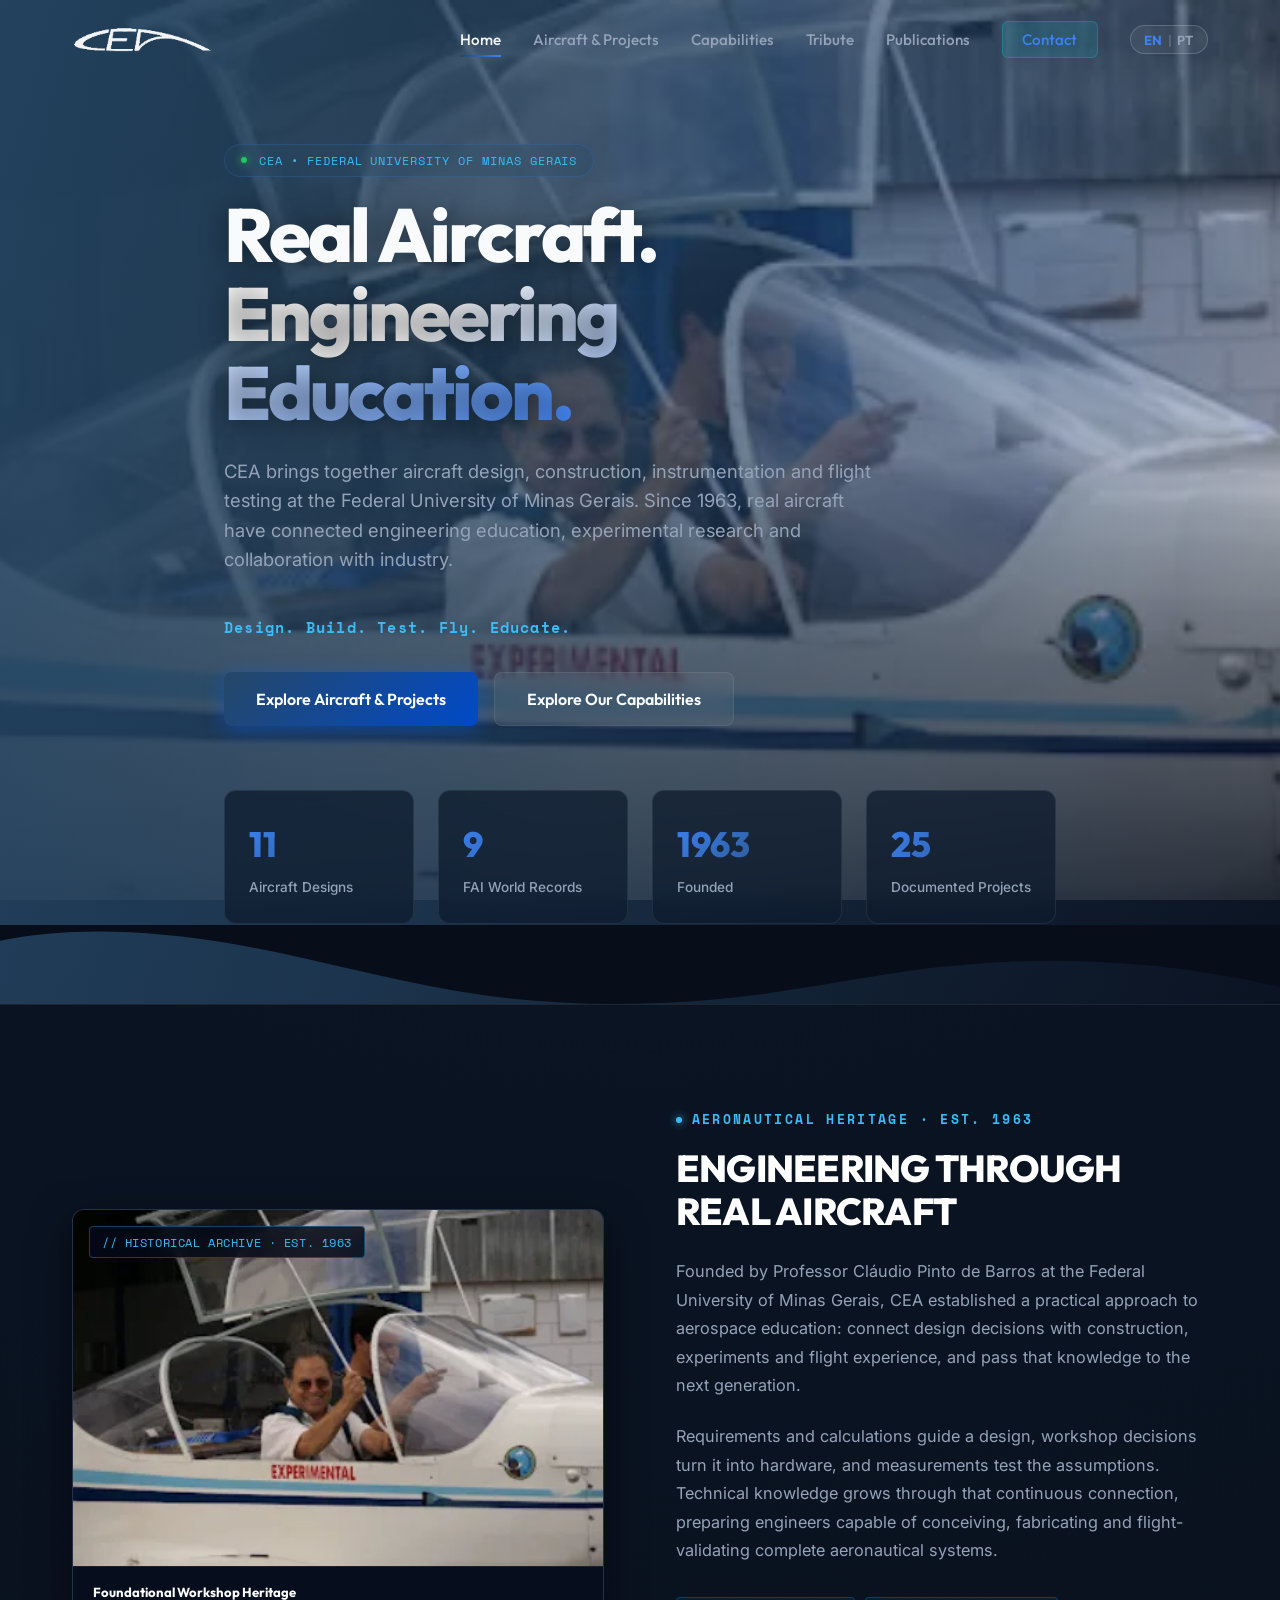
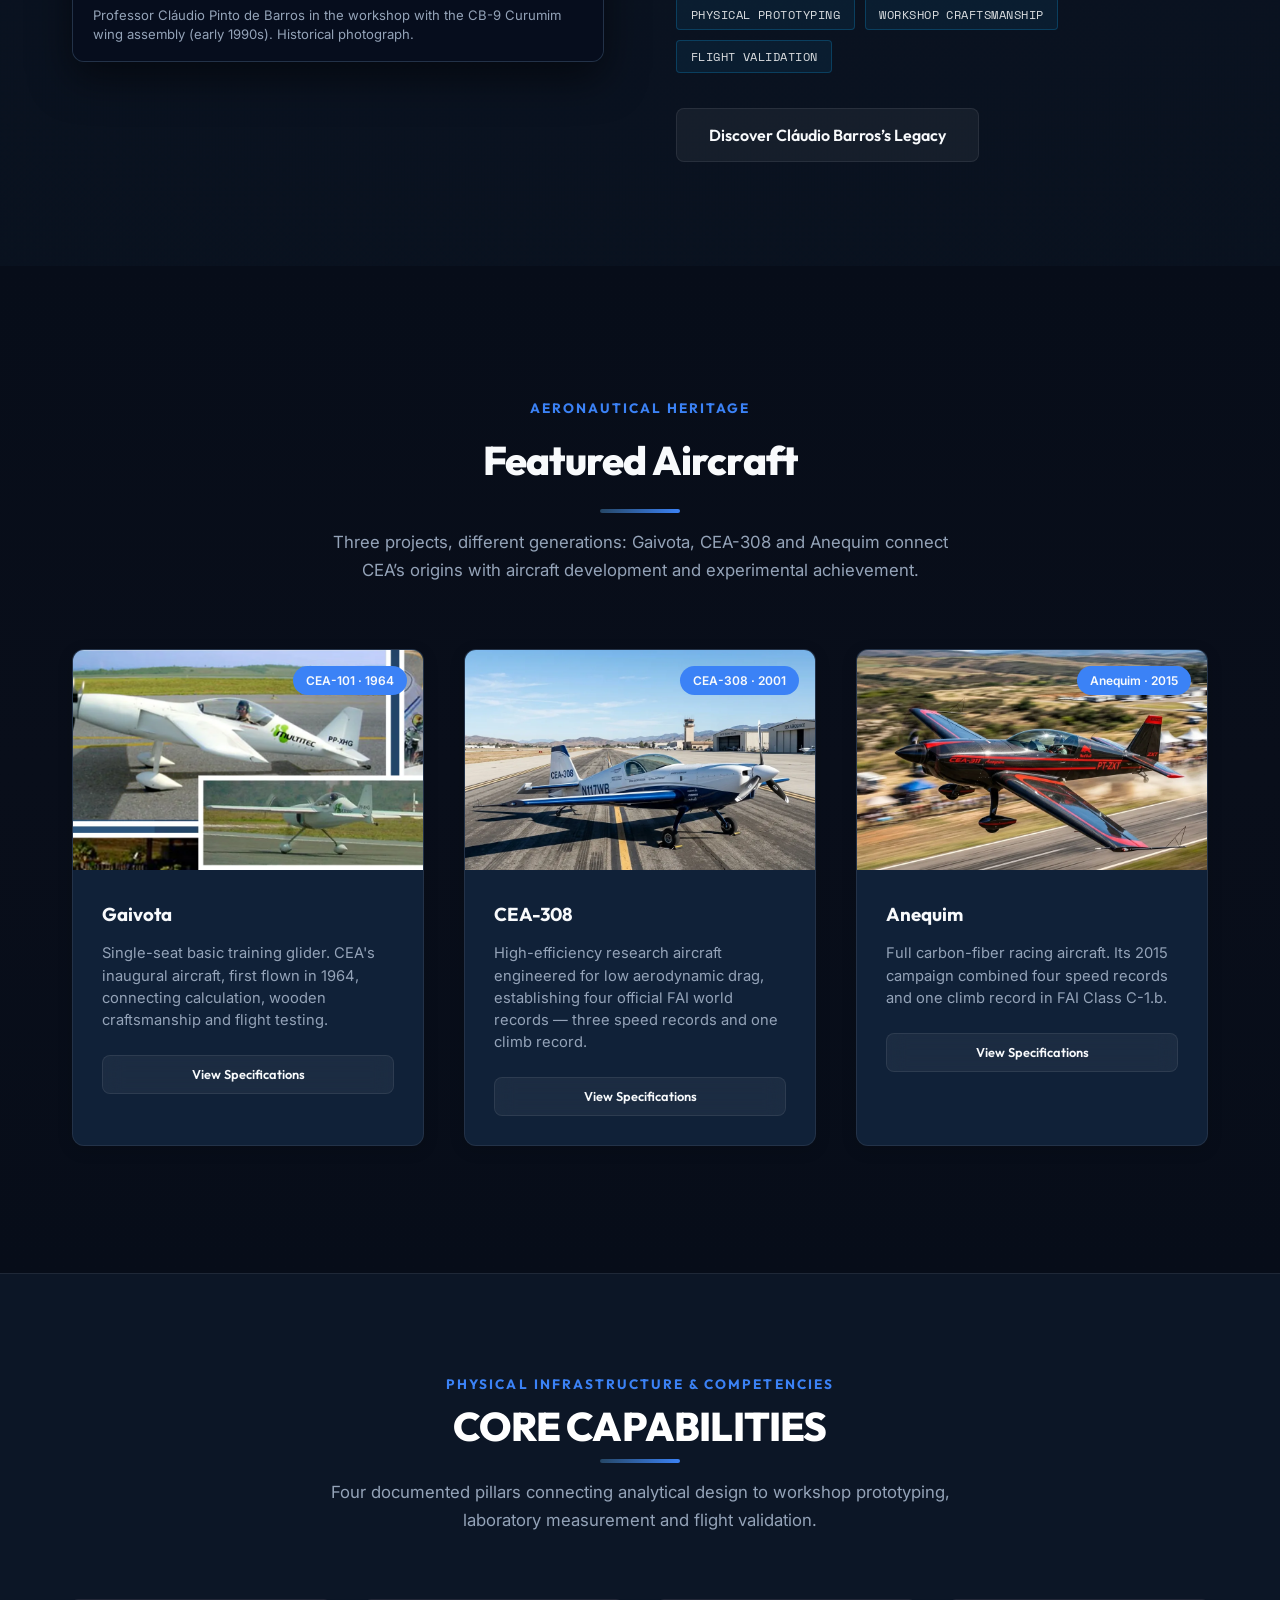
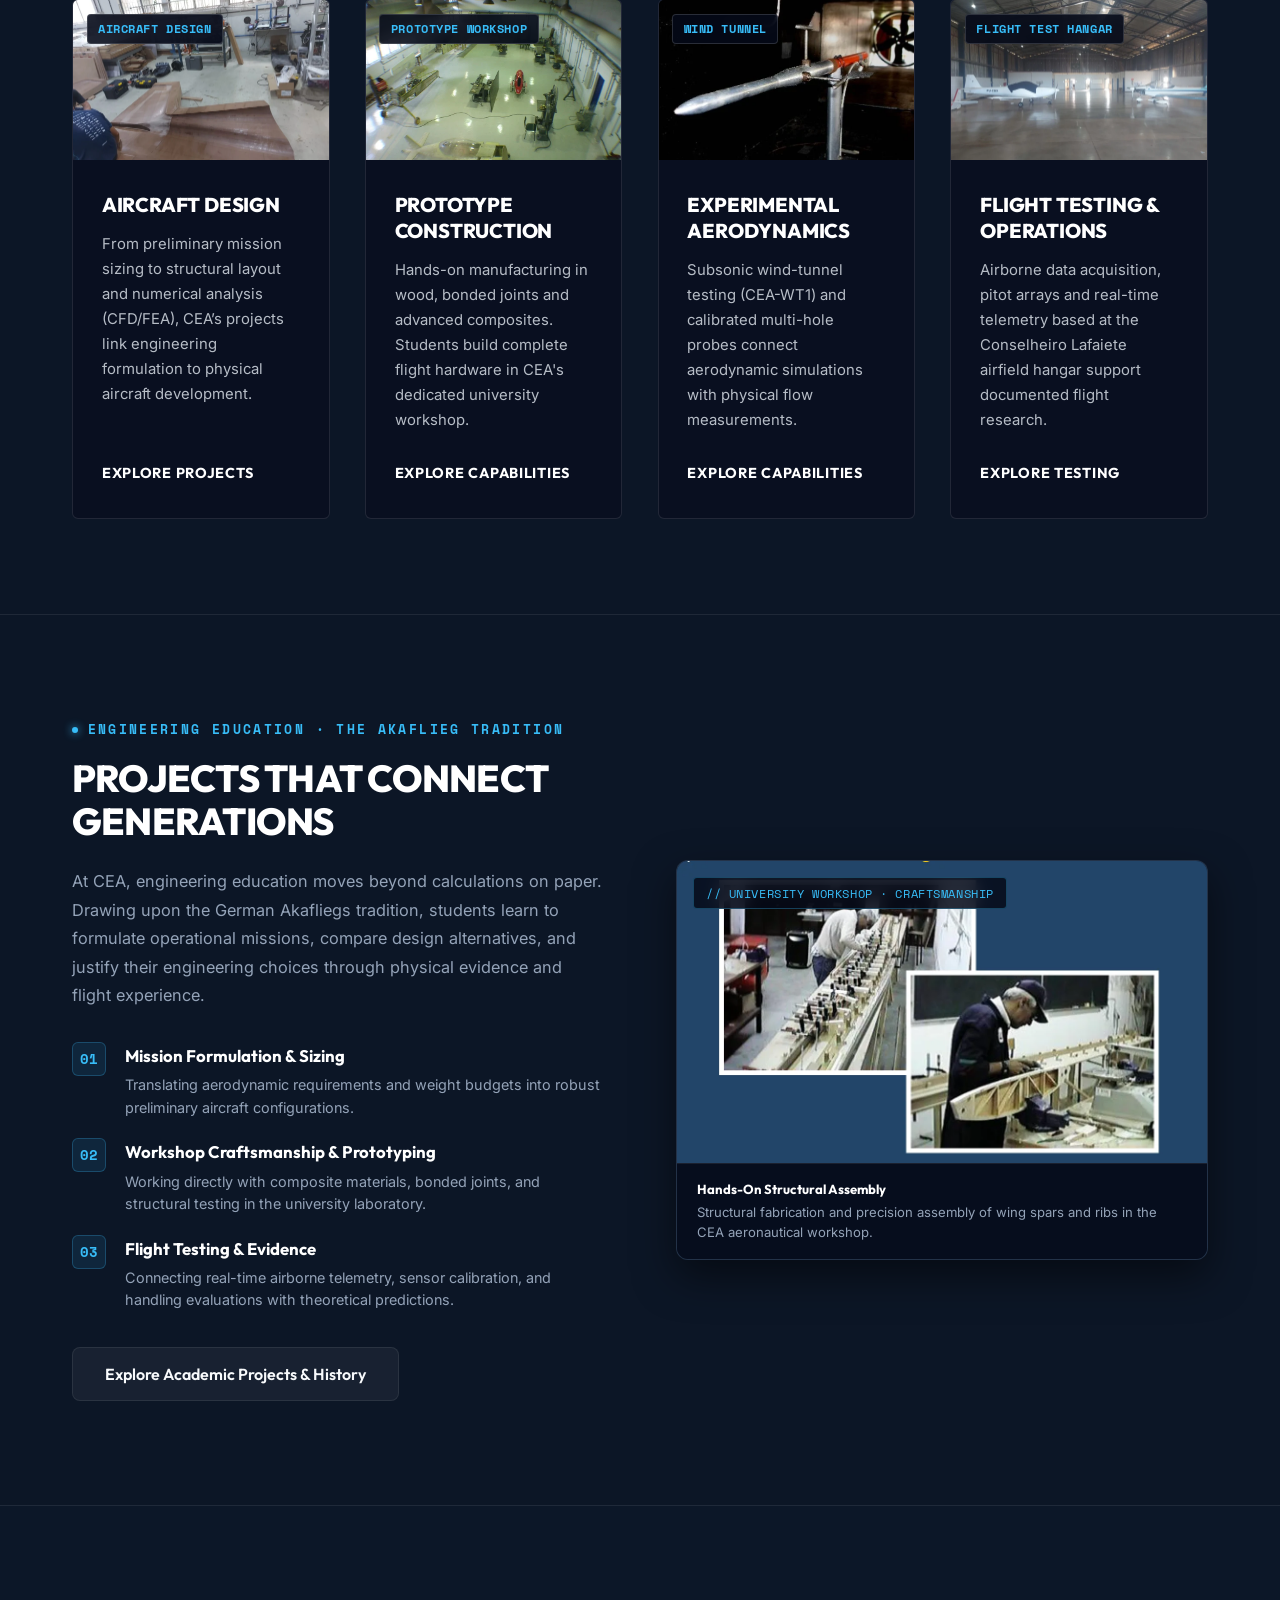
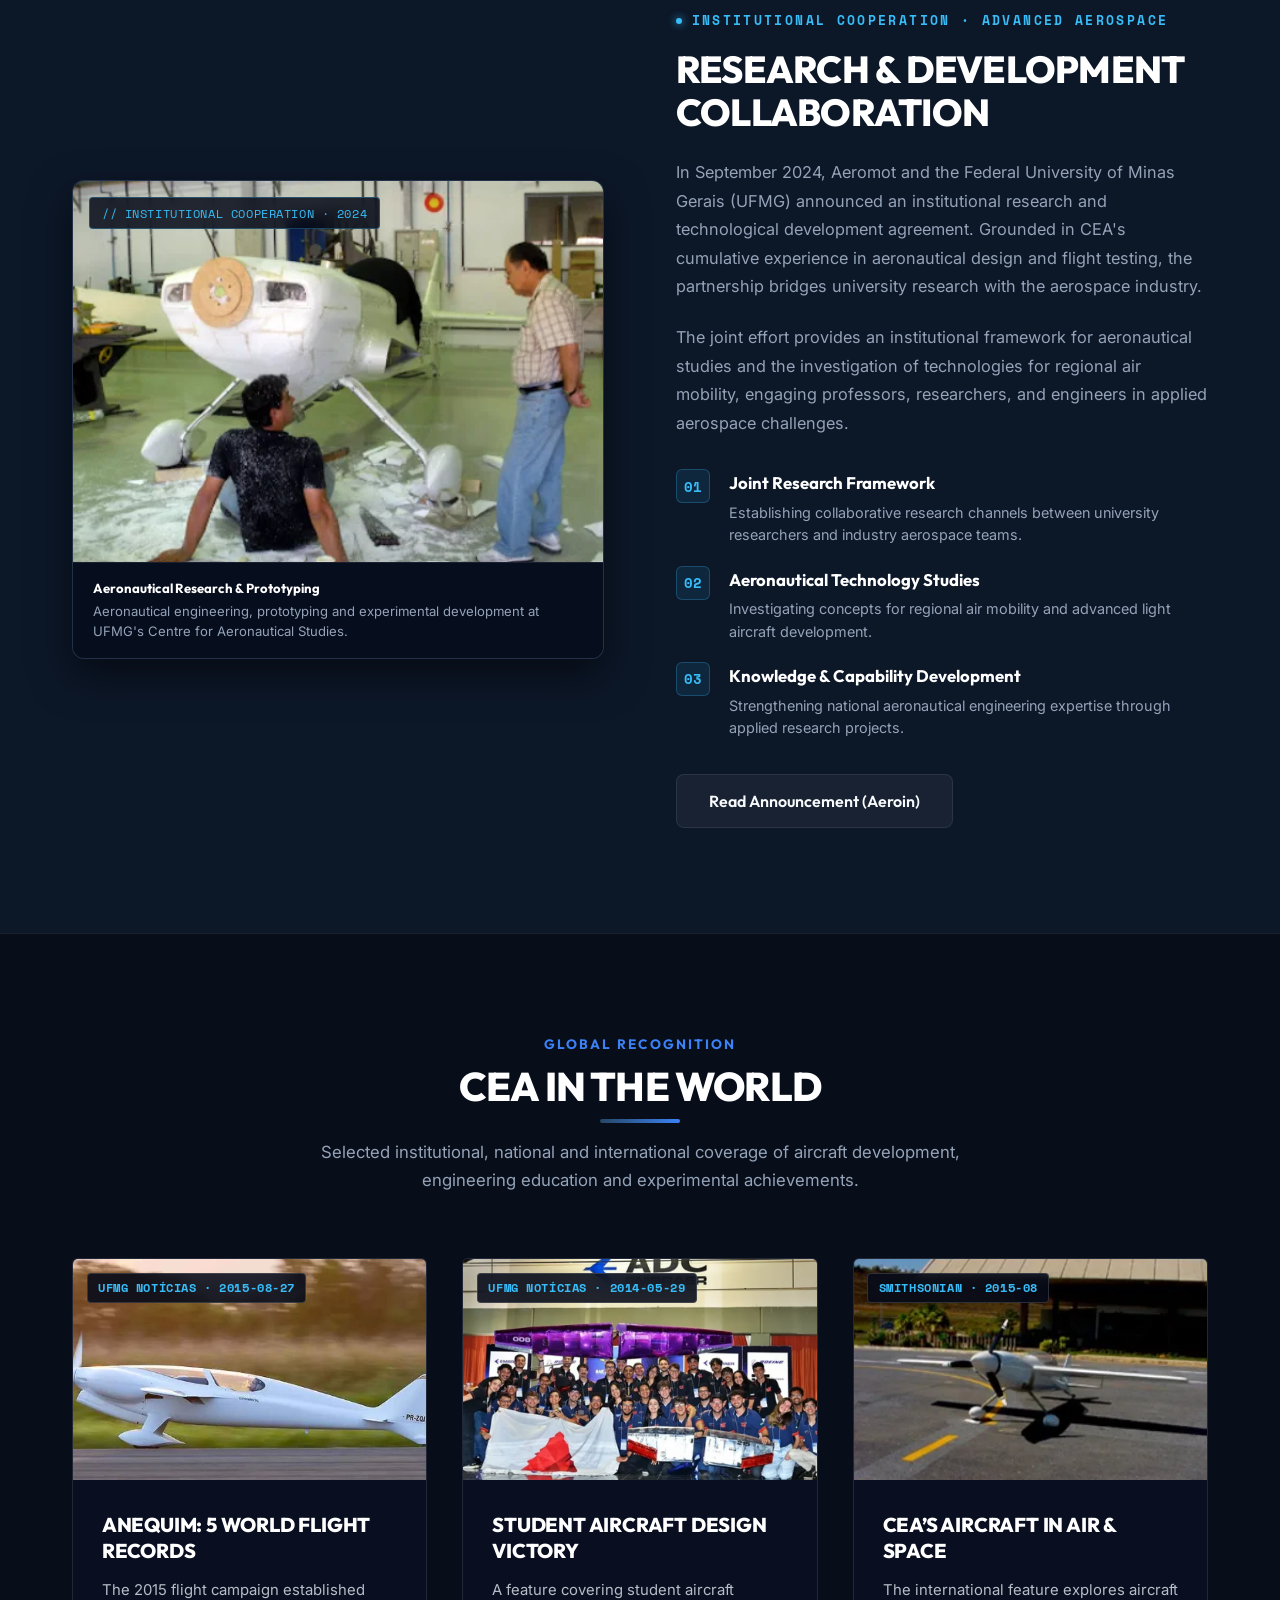
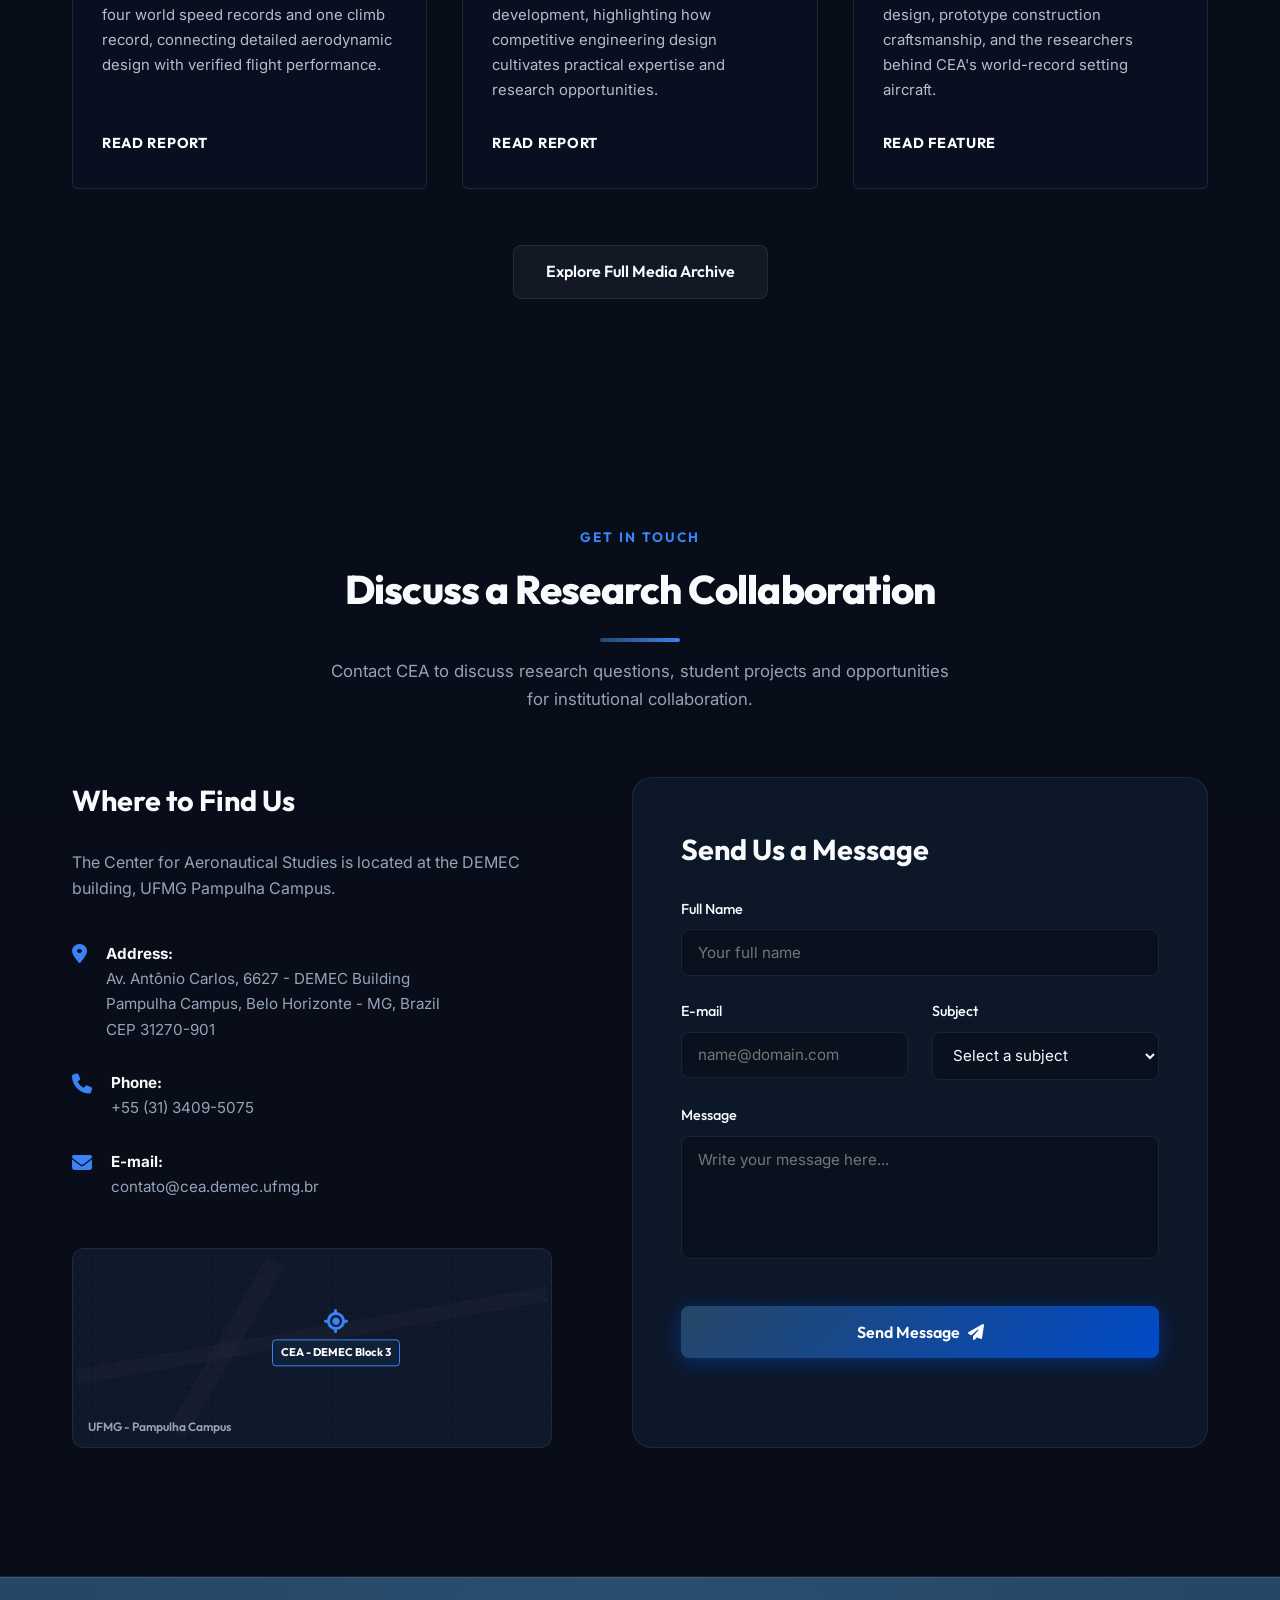
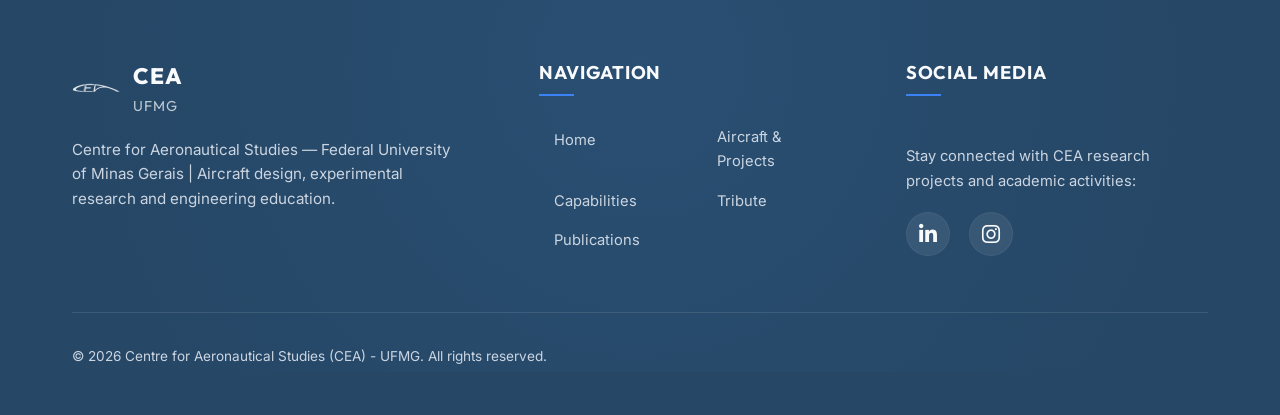
==== commit 8a421509: "feat: complete editorial overhaul across all 5 pages with authentic facility and historical photos" ====
--- a/index.html
+++ b/index.html
@@ -137,20 +137,20 @@
             <!-- Quick Metrics Grid -->
             <div class="metrics-grid">
                 <div class="metric-card">
+                    <div class="metric-num">11</div>
+                    <div class="metric-label" data-en="Aircraft Designs" data-pt="Projetos de Aeronaves">Aircraft Designs</div>
+                </div>
+                <div class="metric-card">
                     <div class="metric-num">9</div>
                     <div class="metric-label" data-en="FAI World Records" data-pt="Recordes Mundiais FAI">FAI World Records</div>
                 </div>
                 <div class="metric-card">
-                    <div class="metric-num">521 <small style="font-size: 0.9rem; font-weight: normal;">km/h</small></div>
-                    <div class="metric-label" data-en="Anequim Speed Record" data-pt="Recorde de Velocidade Anequim">Anequim Speed Record</div>
+                    <div class="metric-num">1963</div>
+                    <div class="metric-label" data-en="Founded" data-pt="Fundação">Founded</div>
                 </div>
                 <div class="metric-card">
-                    <div class="metric-num">1963</div>
-                    <div class="metric-label" data-en="Pioneering Legacy" data-pt="Tradição & Pioneirismo">Pioneering Legacy</div>
-                </div>
-                <div class="metric-card">
-                    <div class="metric-num">100%</div>
-                    <div class="metric-label" data-en="Student-Led Engineering" data-pt="Engenharia Discente">Student-Led Engineering</div>
+                    <div class="metric-num">25</div>
+                    <div class="metric-label" data-en="Documented Projects" data-pt="Projetos Documentados">Documented Projects</div>
                 </div>
             </div>
         </div>
@@ -237,7 +237,7 @@
                     </div>
                     <div style="padding: 1.8rem;">
                         <h3 style="font-family: var(--font-heading); margin-bottom: 0.8rem;">CEA-308</h3>
-                        <p style="color: var(--text-muted); font-size: 0.92rem; line-height: 1.5; margin-bottom: 1.5rem;" data-en="Small, lightweight, low-drag research aircraft designed for aerodynamic investigations, setting 4 official FAI world records." data-pt="Aeronave leve de baixíssimo arrasto para investigações de desempenho aerodinâmico, homologando 4 recordes mundiais oficiais da FAI.">Small, lightweight, low-drag research aircraft designed for aerodynamic investigations, setting 4 official FAI world records.</p>
+                        <p style="color: var(--text-muted); font-size: 0.92rem; line-height: 1.5; margin-bottom: 1.5rem;" data-en="High-efficiency research aircraft engineered for low aerodynamic drag, establishing four official FAI world records — three speed records and one climb record." data-pt="Aeronave de pesquisa de alta eficiência e baixo arrasto aerodinâmico, estabelecendo quatro recordes mundiais oficiais da FAI — três de velocidade e um de razão de subida.">High-efficiency research aircraft engineered for low aerodynamic drag, establishing four official FAI world records — three speed records and one climb record.</p>
                         <a href="projetos.html#cea308" class="btn btn-secondary" style="font-size: 0.8rem; padding: 0.5rem 1rem; width: 100%; text-align: center; display: block;" data-en="View Specifications" data-pt="Ver Ficha Técnica">View Specifications</a>
                     </div>
                 </div>
@@ -262,23 +262,23 @@
     <section class="embraer-grid-section bg-surface" id="capacidades">
         <div class="container">
             <div class="section-header animate-on-scroll">
-                <span class="section-tag" data-en="Engineering Competencies" data-pt="Competências de Engenharia">Engineering Competencies</span>
+                <span class="section-tag" data-en="Physical Infrastructure &amp; Competencies" data-pt="Infraestrutura Física &amp; Competências">Physical Infrastructure &amp; Competencies</span>
                 <h2 class="embraer-title" style="margin-bottom: 0.6rem;" data-en="Core Capabilities" data-pt="Linhas de Competência">Core Capabilities</h2>
                 <div class="section-line"></div>
-                <p class="section-desc" data-en="Four documented pillars connecting analytical design to physical prototyping, laboratory measurement and flight validation." data-pt="Quatro pilares documentados conectando a formulação analítica ao protótipo físico, à medição laboratorial e à validação em voo.">Four documented pillars connecting analytical design to physical prototyping, laboratory measurement and flight validation.</p>
+                <p class="section-desc" data-en="Four documented pillars connecting analytical design to workshop prototyping, laboratory measurement and flight validation." data-pt="Quatro pilares documentados conectando a formulação analítica ao protótipo de oficina, à medição laboratorial e à validação em voo.">Four documented pillars connecting analytical design to workshop prototyping, laboratory measurement and flight validation.</p>
             </div>
 
             <div class="embraer-cards-grid cols-4 animate-on-scroll">
-                <!-- Card 1: Design & Construction -->
+                <!-- Card 1: Aircraft Design -->
                 <div class="embraer-card">
                     <div class="embraer-card-img-wrap">
-                        <span class="embraer-card-badge">DESIGN &amp; PROTOTYPING</span>
-                        <img src="assets/minuano.webp" alt="Aircraft Design and Structural Construction - CB-2 Minuano (demec.ufmg.br/cea)" class="zoomable-img">
+                        <span class="embraer-card-badge">AIRCRAFT DESIGN</span>
+                        <img src="assets/oficina-compositos-alunos.webp" alt="Aircraft Design, Tooling and Sizing at CEA Workshop" class="zoomable-img">
                     </div>
                     <div class="embraer-card-body">
                         <div>
-                            <h3 class="embraer-card-title" data-en="Aircraft Design &amp; Construction" data-pt="Projeto &amp; Construção Aeronáutica">Aircraft Design &amp; Construction</h3>
-                            <p class="embraer-card-text" data-en="From engineering drawings to complete prototype structures, CEA’s documented projects connect design decisions with materials, bonded structures, and composite manufacturing." data-pt="De desenhos técnicos a estruturas completas de protótipos, os projetos documentados do CEA conectam decisões de projeto a materiais, estruturas coladas e manufatura de compósitos.">From engineering drawings to complete prototype structures, CEA’s documented projects connect design decisions with materials, bonded structures, and composite manufacturing.</p>
+                            <h3 class="embraer-card-title" data-en="Aircraft Design" data-pt="Projeto de Aeronaves">Aircraft Design</h3>
+                            <p class="embraer-card-text" data-en="From preliminary mission sizing to structural layout and numerical analysis (CFD/FEA), CEA’s projects link engineering formulation to physical aircraft development." data-pt="Do dimensionamento preliminar de missão à arquitetura estrutural e simulação numérica (CFD/FEA), os projetos do CEA unem a formulação teórica ao desenvolvimento de aeronaves reais.">From preliminary mission sizing to structural layout and numerical analysis (CFD/FEA), CEA’s projects link engineering formulation to physical aircraft development.</p>
                         </div>
                         <a href="projetos.html" class="embraer-card-link" data-en="Explore Projects" data-pt="Conhecer Projetos">
                             <span data-en="Explore Projects" data-pt="Conhecer Projetos">Explore Projects</span> <i class="fa-solid fa-arrow-right"></i>
@@ -286,61 +286,61 @@
                     </div>
                 </div>
 
-                <!-- Card 2: Experimental Aerodynamics -->
+                <!-- Card 2: Prototype Construction & Structures -->
                 <div class="embraer-card">
                     <div class="embraer-card-img-wrap">
-                        <span class="embraer-card-badge">WIND TUNNEL &amp; SENSORS</span>
-                        <img src="assets/foto2-projetos.webp" alt="Experimental Aerodynamics and Flow Measurement - CB-1 Gaivota (demec.ufmg.br/cea)" class="zoomable-img">
+                        <span class="embraer-card-badge">PROTOTYPE WORKSHOP</span>
+                        <img src="assets/oficina-cea-visao-geral.webp" alt="CEA Aeronautical Prototype Workshop Overview" class="zoomable-img">
+                    </div>
+                    <div class="embraer-card-body">
+                        <div>
+                            <h3 class="embraer-card-title" data-en="Prototype Construction" data-pt="Construção &amp; Estruturas">Prototype Construction</h3>
+                            <p class="embraer-card-text" data-en="Hands-on manufacturing in wood, bonded joints and advanced composites. Students build complete flight hardware in CEA's dedicated university workshop." data-pt="Manufatura prática em madeira, uniões coladas e compósitos avançados. Estudantes constroem células aeronáuticas completas na oficina dedicada do CEA na universidade.">Hands-on manufacturing in wood, bonded joints and advanced composites. Students build complete flight hardware in CEA's dedicated university workshop.</p>
+                        </div>
+                        <a href="solucoes.html" class="embraer-card-link" data-en="Explore Capabilities" data-pt="Ver Capacidades">
+                            <span data-en="Explore Capabilities" data-pt="Ver Capacidades">Explore Capabilities</span> <i class="fa-solid fa-arrow-right"></i>
+                        </a>
+                    </div>
+                </div>
+
+                <!-- Card 3: Experimental Aerodynamics -->
+                <div class="embraer-card">
+                    <div class="embraer-card-img-wrap">
+                        <span class="embraer-card-badge">WIND TUNNEL</span>
+                        <img src="assets/tunel-de-vento.webp" alt="CEA Subsonic Wind Tunnel Test Section" class="zoomable-img">
                     </div>
                     <div class="embraer-card-body">
                         <div>
                             <h3 class="embraer-card-title" data-en="Experimental Aerodynamics" data-pt="Aerodinâmica Experimental">Experimental Aerodynamics</h3>
-                            <p class="embraer-card-text" data-en="Wind-tunnel experiments and multi-point sensor calibration connect aerodynamic analysis with measurements. The CEA-WT1 tunnel forms part of this documented history." data-pt="Ensaios em túnel de vento e calibração de sensores conectam a análise aerodinâmica a medições experimentais. O túnel CEA-WT1 faz parte desse histórico documentado de trabalho prático.">Wind-tunnel experiments and multi-point sensor calibration connect aerodynamic analysis with measurements. The CEA-WT1 tunnel forms part of this documented history.</p>
-                        </div>
-                        <a href="solucoes.html" class="embraer-card-link" data-en="Explore Capabilities" data-pt="Ver Capacidades">
+                            <p class="embraer-card-text" data-en="Subsonic wind-tunnel testing (CEA-WT1) and calibrated multi-hole probes connect aerodynamic simulations with physical flow measurements." data-pt="Ensaios no túnel de vento subsônico (CEA-WT1) e sondas calibradas conectam simulações aerodinâmicas a medições experimentais do escoamento.">Subsonic wind-tunnel testing (CEA-WT1) and calibrated multi-hole probes connect aerodynamic simulations with physical flow measurements.</p>
+                        </div>
+                        <a href="solucoes.html#aero" class="embraer-card-link" data-en="Explore Capabilities" data-pt="Ver Capacidades">
                             <span data-en="Explore Capabilities" data-pt="Ver Capacidades">Explore Capabilities</span> <i class="fa-solid fa-arrow-right"></i>
                         </a>
                     </div>
                 </div>
 
-                <!-- Card 3: Flight Testing & Instrumentation -->
+                <!-- Card 4: Flight Testing & Instrumentation -->
                 <div class="embraer-card">
                     <div class="embraer-card-img-wrap">
-                        <span class="embraer-card-badge">TELEMETRY &amp; FLIGHT TEST</span>
-                        <img src="assets/foto7-projetos.webp" alt="Flight Testing and Airborne Telemetry - CEA-311 Anequim (demec.ufmg.br/cea)" class="zoomable-img">
+                        <span class="embraer-card-badge">FLIGHT TEST HANGAR</span>
+                        <img src="assets/hangar-interior-curumim.webp" alt="Conselheiro Lafaiete Airfield Hangar Interior with CB-12 Curumim II" class="zoomable-img">
                     </div>
                     <div class="embraer-card-body">
                         <div>
-                            <h3 class="embraer-card-title" data-en="Flight Testing &amp; Instrumentation" data-pt="Ensaios em Voo &amp; Instrumentação">Flight Testing &amp; Instrumentation</h3>
-                            <p class="embraer-card-text" data-en="Airborne data acquisition, pitot arrays and real-time telemetry connect ground preparation with in-flight measurements across documented experimental campaigns." data-pt="Aquisição de dados a bordo, sondas pitot e telemetria em tempo real conectam a preparação em terra a medições em voo em campanhas experimentais documentadas.">Airborne data acquisition, pitot arrays and real-time telemetry connect ground preparation with in-flight measurements across documented experimental campaigns.</p>
+                            <h3 class="embraer-card-title" data-en="Flight Testing &amp; Operations" data-pt="Ensaios em Voo &amp; Operações">Flight Testing &amp; Operations</h3>
+                            <p class="embraer-card-text" data-en="Airborne data acquisition, pitot arrays and real-time telemetry based at the Conselheiro Lafaiete airfield hangar support documented flight research." data-pt="Aquisição de dados a bordo, sondas de pressão e telemetria baseadas no hangar de Conselheiro Lafaiete apoiam pesquisas e campanhas de voo documentadas.">Airborne data acquisition, pitot arrays and real-time telemetry based at the Conselheiro Lafaiete airfield hangar support documented flight research.</p>
                         </div>
                         <a href="solucoes.html#infra" class="embraer-card-link" data-en="Explore Testing" data-pt="Ver Ensaios em Voo">
                             <span data-en="Explore Testing" data-pt="Ver Ensaios em Voo">Explore Testing</span> <i class="fa-solid fa-arrow-right"></i>
                         </a>
                     </div>
                 </div>
-
-                <!-- Card 4: Computational Engineering -->
-                <div class="embraer-card">
-                    <div class="embraer-card-img-wrap">
-                        <span class="embraer-card-badge">CFD &amp; FEA MODELING</span>
-                        <img src="assets/foto9-projetos.webp" alt="Computational Engineering and Numerical Modeling - CEA Watchdog UAV (demec.ufmg.br/cea)" class="zoomable-img">
-                    </div>
-                    <div class="embraer-card-body">
-                        <div>
-                            <h3 class="embraer-card-title" data-en="Computational Engineering" data-pt="Engenharia Computacional">Computational Engineering</h3>
-                            <p class="embraer-card-text" data-en="Numerical models support aerodynamic and structural decisions, applying finite-element structural sizing (FEA), computational fluid dynamics (CFD) and trajectory analysis." data-pt="Modelos numéricos apoiam decisões aerodinâmicas e estruturais, aplicando dimensionamento por elementos finitos (FEA), fluidodinâmica computacional (CFD) e análise de trajetórias.">Numerical models support aerodynamic and structural decisions, applying finite-element structural sizing (FEA), computational fluid dynamics (CFD) and trajectory analysis.</p>
-                        </div>
-                        <a href="solucoes.html" class="embraer-card-link" data-en="Explore Analysis" data-pt="Ver Engenharia">
-                            <span data-en="Explore Analysis" data-pt="Ver Engenharia">Explore Analysis</span> <i class="fa-solid fa-arrow-right"></i>
-                        </a>
-                    </div>
-                </div>
             </div>
         </div>
     </section>
 
-<!-- 5. Education & Continuity (EN11) - Embraer Split Layout -->
+    <!-- 5. Education & Continuity (EN11) - Embraer Split Layout -->
     <section class="embraer-split-section bg-surface" id="educacao">
         <div class="container">
             <div class="embraer-split-grid reverse animate-on-scroll">
@@ -402,14 +402,14 @@
     <section class="embraer-split-section bg-panel" id="aeromot">
         <div class="container">
             <div class="embraer-split-grid animate-on-scroll">
-                <!-- Visual Column (Real Workshop Prototyping Photo) -->
+                <!-- Visual Column -->
                 <div class="embraer-visual-col">
                     <div class="embraer-visual-frame">
-                        <span class="embraer-visual-badge">// RESEARCH &amp; PROTOTYPING · UFMG</span>
-                        <img src="assets/foto5-projetos.webp" alt="Aeronautical prototyping and aerodynamic fabrication in the CEA workshop" class="zoomable-img">
+                        <span class="embraer-visual-badge">// INSTITUTIONAL COOPERATION · 2024</span>
+                        <img src="assets/foto5-projetos.webp" alt="Aeronautical prototyping in the CEA workshop" class="zoomable-img">
                         <div class="embraer-visual-caption">
-                            <strong style="color: #fff; font-family: var(--font-heading);" data-en="Advanced Prototyping &amp; Sizing" data-pt="Prototipagem Avançada &amp; Concepção">Advanced Prototyping &amp; Sizing</strong>
-                            <p style="margin: 0.2rem 0 0 0;" data-en="Aeronautical design, structural prototyping and aerodynamic cowling integration in the university workshop." data-pt="Projeto aeronáutico, prototipagem estrutural e integração de carenagens aerodinâmicas na oficina universitária.">Aeronautical design, structural prototyping and aerodynamic cowling integration in the university workshop.</p>
+                            <strong style="color: #fff; font-family: var(--font-heading);" data-en="Aeronautical Research &amp; Prototyping" data-pt="Pesquisa Aeronáutica &amp; Prototipagem">Aeronautical Research &amp; Prototyping</strong>
+                            <p style="margin: 0.2rem 0 0 0;" data-en="Aeronautical engineering, prototyping and experimental development at UFMG's Centre for Aeronautical Studies." data-pt="Engenharia aeronáutica, prototipagem e desenvolvimento experimental no Centro de Estudos Aeronáuticos da UFMG.">Aeronautical engineering, prototyping and experimental development at UFMG's Centre for Aeronautical Studies.</p>
                         </div>
                     </div>
                 </div>
@@ -418,32 +418,34 @@
                 <div class="embraer-content-col">
                     <div class="embraer-eyebrow">
                         <span class="dot"></span>
-                        <span data-en="Industry Partnership · Advanced Aerospace" data-pt="Parceria com a Indústria · Aeroespacial Avançado">Industry Partnership · Advanced Aerospace</span>
-                    </div>
-                    <h2 class="embraer-title" data-en="Research Collaboration with Aeromot" data-pt="Colaboração de Pesquisa com a Aeromot">Research Collaboration with Aeromot</h2>
+                        <span data-en="Institutional Cooperation · Advanced Aerospace" data-pt="Cooperação Institucional · Aeroespacial Avançado">Institutional Cooperation · Advanced Aerospace</span>
+                    </div>
+                    <h2 class="embraer-title" data-en="Research &amp; Development Collaboration" data-pt="Colaboração de Pesquisa &amp; Desenvolvimento">Research &amp; Development Collaboration</h2>
                     
                     <p class="embraer-desc" data-en="In September 2024, Aeromot and the Federal University of Minas Gerais (UFMG) announced an institutional research and technological development agreement. Grounded in CEA's cumulative experience in aeronautical design and flight testing, the partnership bridges university research with the aerospace industry." data-pt="Em setembro de 2024, a Aeromot e a Universidade Federal de Minas Gerais (UFMG) anunciaram um acordo de cooperação científica e desenvolvimento tecnológico. Alicerçada na experiência acumulada do CEA em projeto e ensaios de aeronaves, a parceria conecta a pesquisa universitária à indústria aeroespacial.">In September 2024, Aeromot and the Federal University of Minas Gerais (UFMG) announced an institutional research and technological development agreement. Grounded in CEA's cumulative experience in aeronautical design and flight testing, the partnership bridges university research with the aerospace industry.</p>
+
+                    <p class="embraer-desc" data-en="The joint effort provides an institutional framework for aeronautical studies and the investigation of technologies for regional air mobility, engaging professors, researchers, and engineers in applied aerospace challenges." data-pt="O esforço conjunto estabelece uma estrutura institucional para estudos aeronáuticos e a investigação de tecnologias voltadas à mobilidade aérea regional, integrando docentes, pesquisadores e engenheiros em desafios aeroespaciais aplicados.">The joint effort provides an institutional framework for aeronautical studies and the investigation of technologies for regional air mobility, engaging professors, researchers, and engineers in applied aerospace challenges.</p>
 
                     <div class="embraer-steps">
                         <div class="embraer-step-item">
                             <div class="embraer-step-num">01</div>
                             <div class="embraer-step-content">
-                                <h4 data-en="Preliminary Sizing &amp; Configuration" data-pt="Dimensionamento Preliminar &amp; Configuração">Preliminary Sizing &amp; Configuration</h4>
-                                <p data-en="Evaluating regional air mobility mission profiles, payload trade-offs, and conceptual aircraft geometry." data-pt="Avaliação de perfis de missão para mobilidade aérea regional, balanços de carga útil e geometria conceitual.">Evaluating regional air mobility mission profiles, payload trade-offs, and conceptual aircraft geometry.</p>
+                                <h4 data-en="Joint Research Framework" data-pt="Estrutura de Pesquisa Conjunta">Joint Research Framework</h4>
+                                <p data-en="Establishing collaborative research channels between university researchers and industry aerospace teams." data-pt="Estabelecimento de canais de pesquisa colaborativa entre pesquisadores universitários e equipes da indústria aeroespacial.">Establishing collaborative research channels between university researchers and industry aerospace teams.</p>
                             </div>
                         </div>
                         <div class="embraer-step-item">
                             <div class="embraer-step-num">02</div>
                             <div class="embraer-step-content">
-                                <h4 data-en="Aerodynamic Analysis &amp; Optimization" data-pt="Análise Aerodinâmica &amp; Otimização">Aerodynamic Analysis &amp; Optimization</h4>
-                                <p data-en="Applying advanced computational fluid dynamics (CFD) and experimental wind-tunnel validation for drag reduction." data-pt="Aplicação de modelagem em CFD de alta fidelidade e validação em túnel de vento para minimização de arrasto.">Applying advanced computational fluid dynamics (CFD) and experimental wind-tunnel validation for drag reduction.</p>
+                                <h4 data-en="Aeronautical Technology Studies" data-pt="Estudos Tecnológicos Aeronáuticos">Aeronautical Technology Studies</h4>
+                                <p data-en="Investigating concepts for regional air mobility and advanced light aircraft development." data-pt="Investigação de conceitos para mobilidade aérea regional e desenvolvimento de aeronaves leves avançadas.">Investigating concepts for regional air mobility and advanced light aircraft development.</p>
                             </div>
                         </div>
                         <div class="embraer-step-item">
                             <div class="embraer-step-num">03</div>
                             <div class="embraer-step-content">
-                                <h4 data-en="Applied Academic-Industrial R&amp;D" data-pt="P&amp;D Aplicado Academia-Indústria">Applied Academic-Industrial R&amp;D</h4>
-                                <p data-en="Direct technology transfer engaging professors, graduate researchers, and industry engineers in real aeronautical challenges." data-pt="Transferência direta de conhecimento envolvendo docentes, pesquisadores e engenheiros em desafios aeronáuticos reais.">Direct technology transfer engaging professors, graduate researchers, and industry engineers in real aeronautical challenges.</p>
+                                <h4 data-en="Knowledge &amp; Capability Development" data-pt="Formação &amp; Capacitação Técnica">Knowledge &amp; Capability Development</h4>
+                                <p data-en="Strengthening national aeronautical engineering expertise through applied research projects." data-pt="Fortalecimento da capacitação técnica aeronáutica nacional por meio de projetos de pesquisa aplicada.">Strengthening national aeronautical engineering expertise through applied research projects.</p>
                             </div>
                         </div>
                     </div>
@@ -470,7 +472,7 @@
                 <!-- Card 1: Anequim Records (G1 Globo) -->
                 <div class="embraer-card">
                     <div class="embraer-card-img-wrap">
-                        <span class="embraer-card-badge">G1 GLOBO · 2015-08-27</span>
+                        <span class="embraer-card-badge">UFMG NOTÍCIAS · 2015-08-27</span>
                         <img src="assets/foto7-projetos.webp" alt="Anequim World Flight Records Campaign" class="zoomable-img">
                     </div>
                     <div class="embraer-card-body">
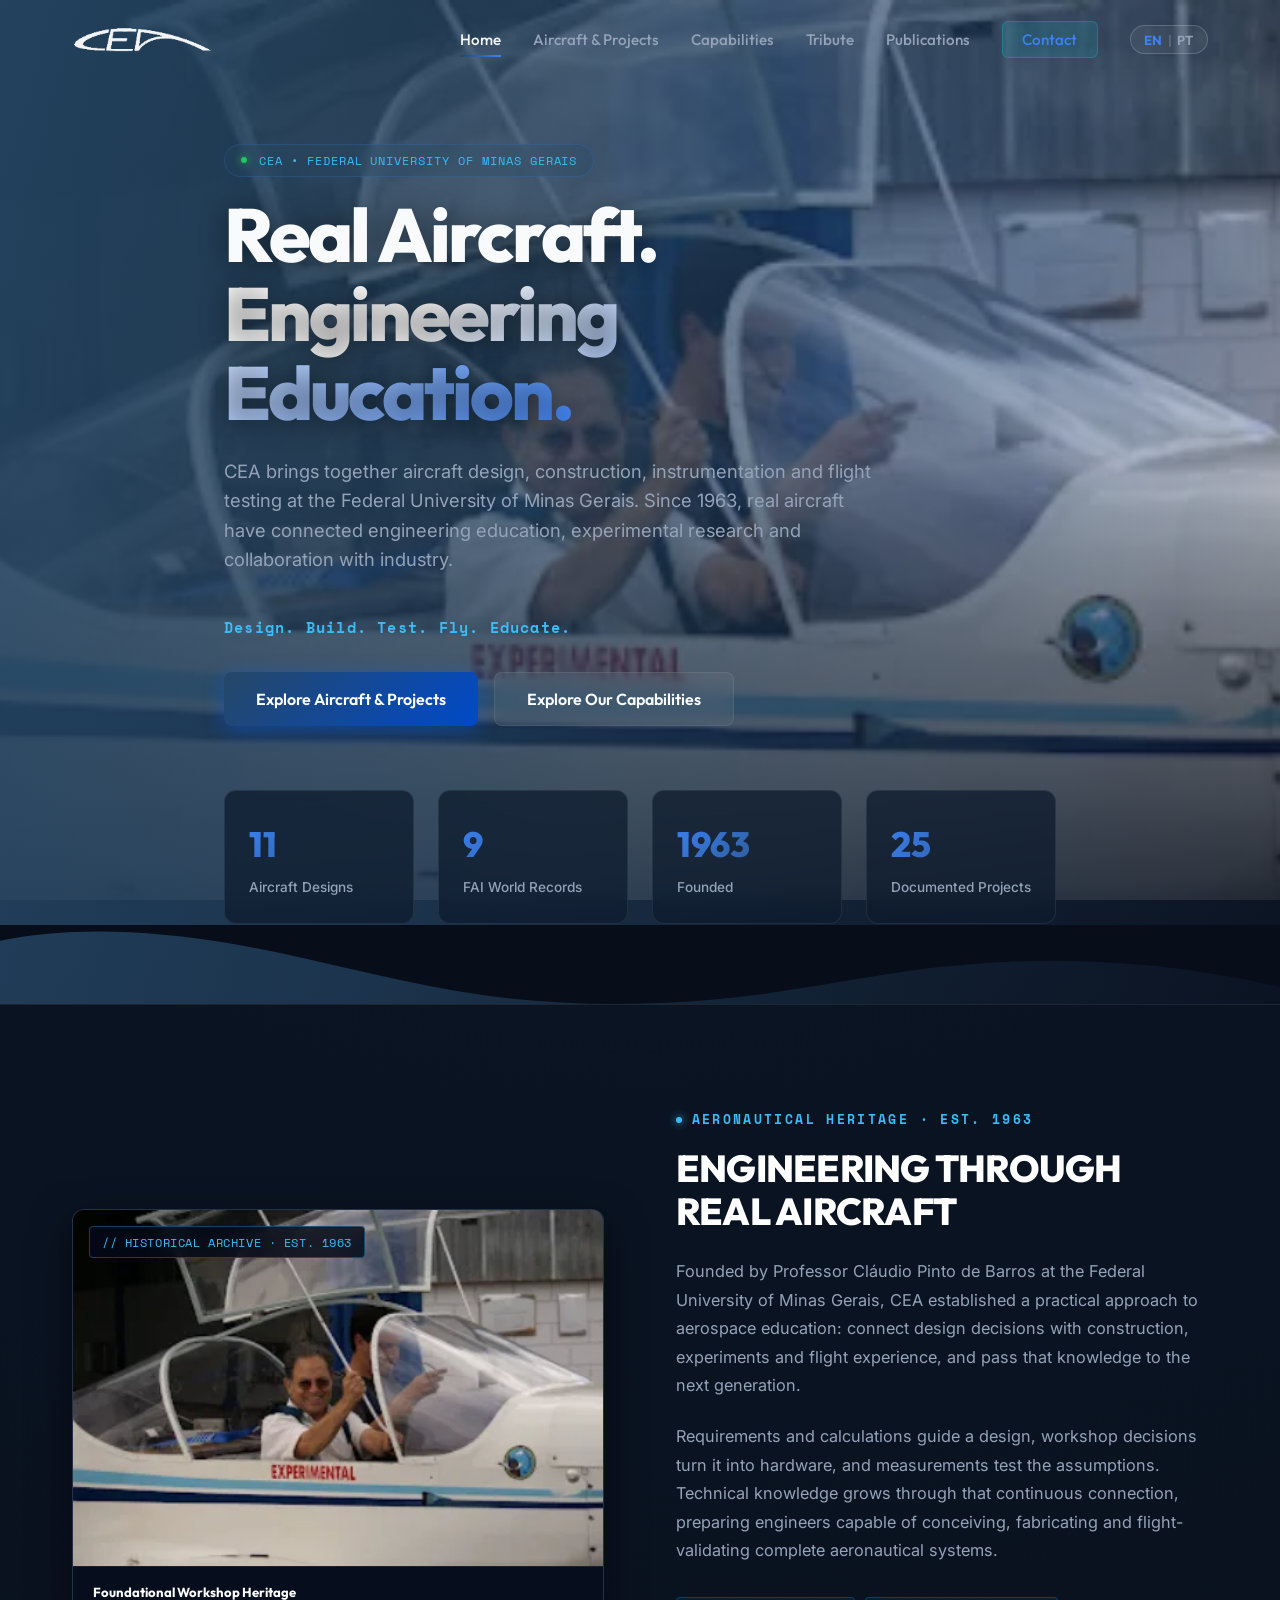
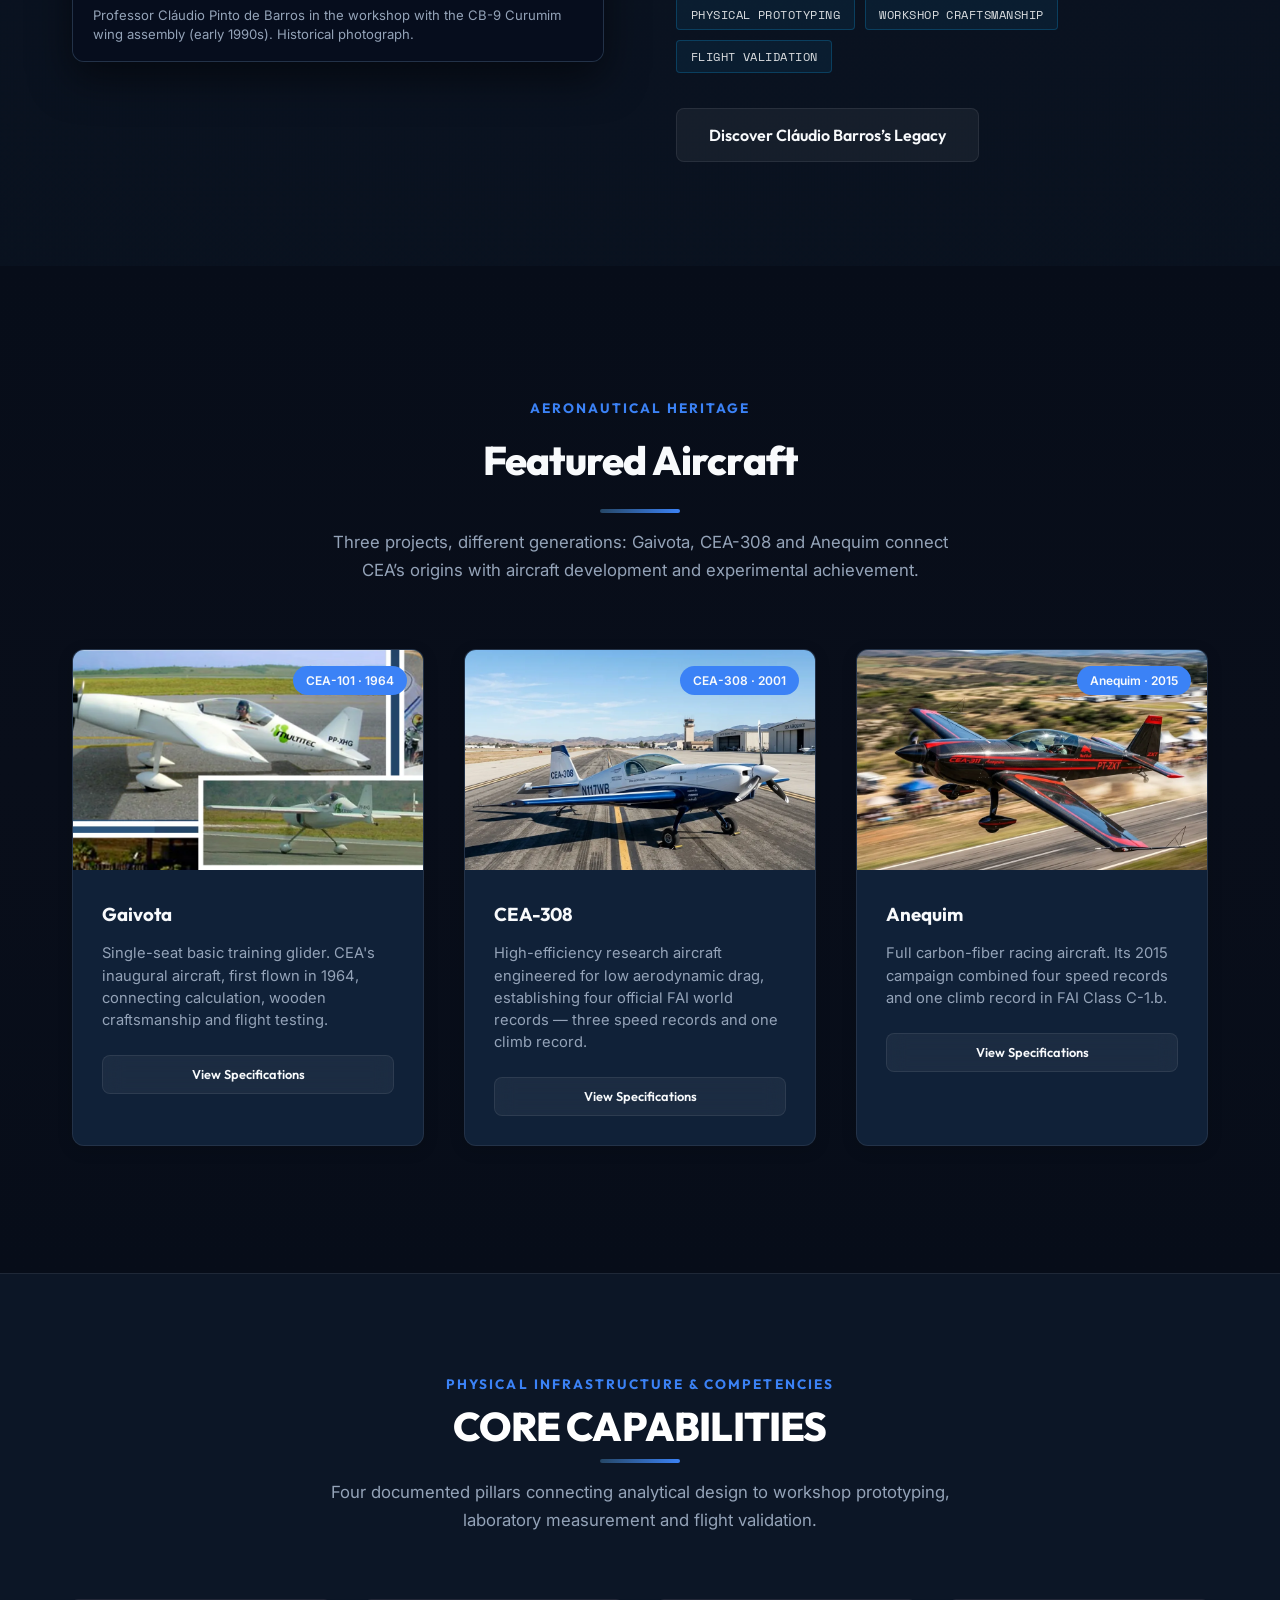
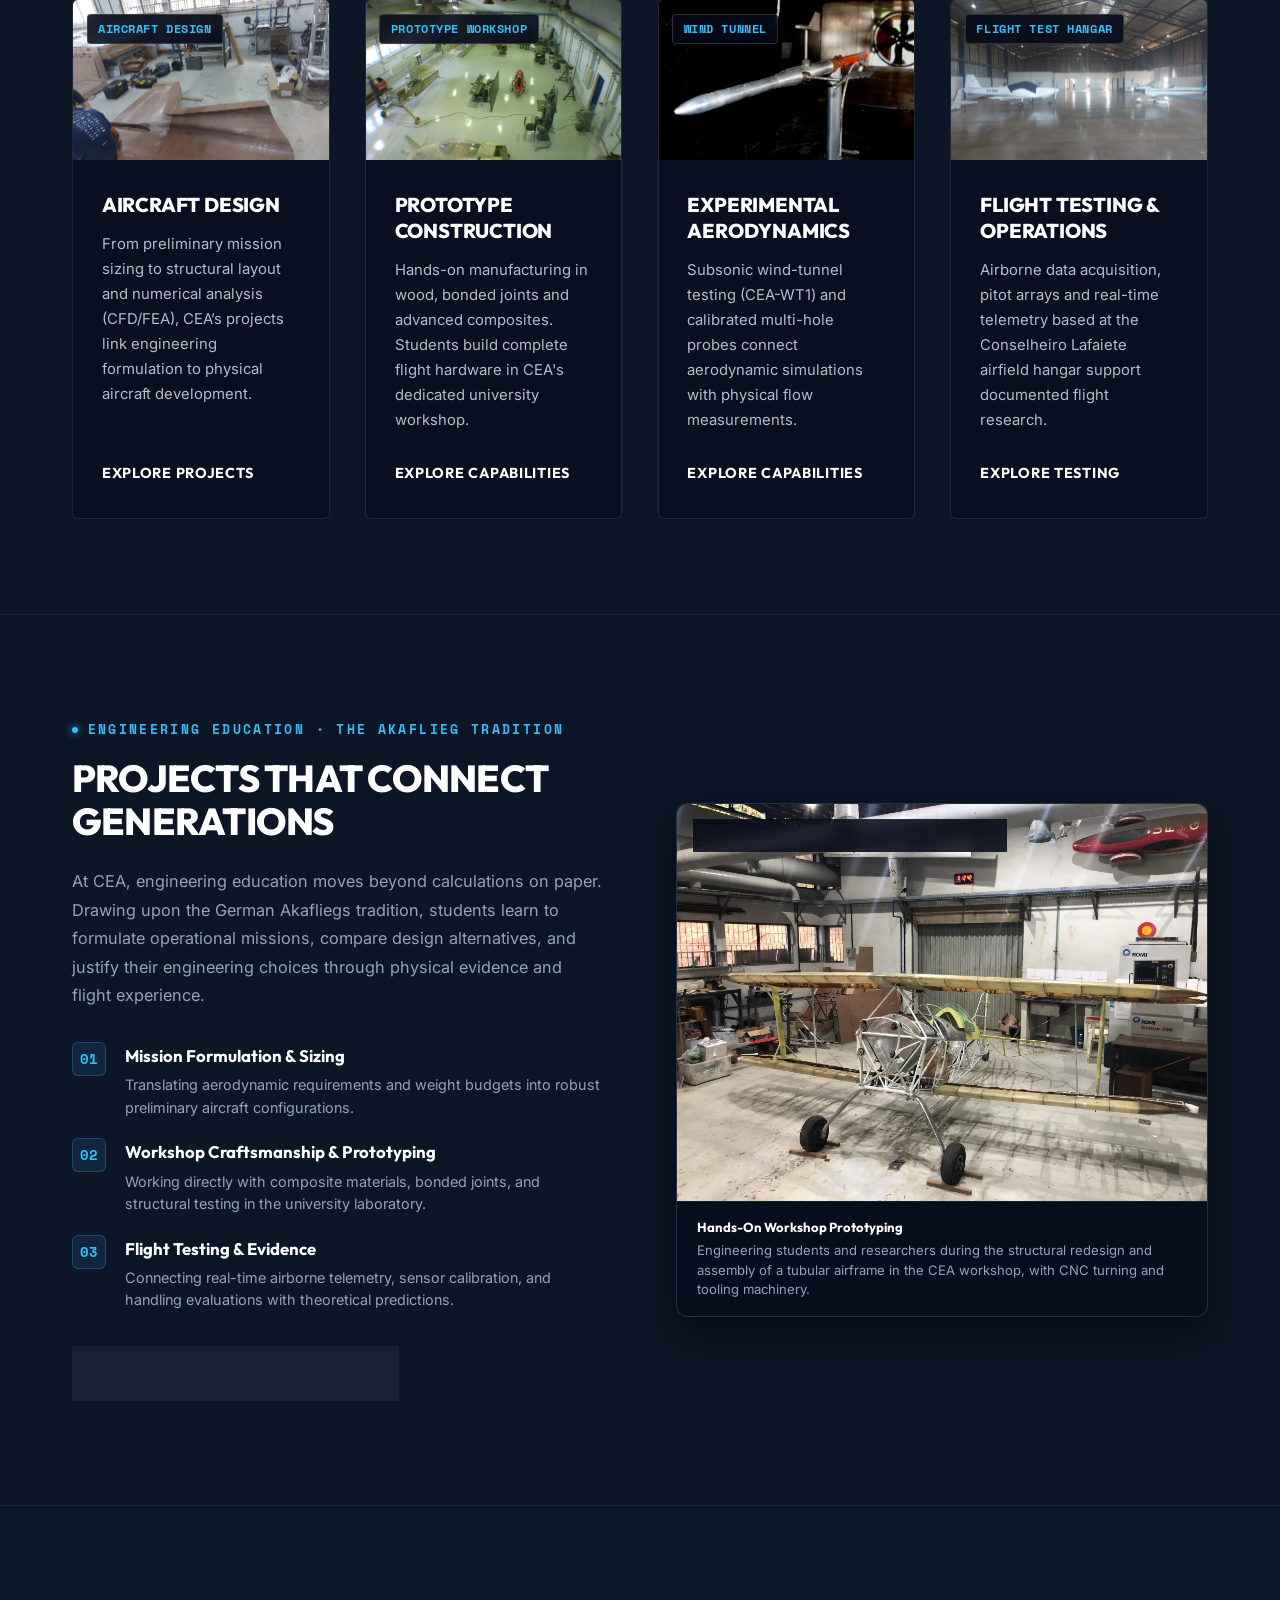
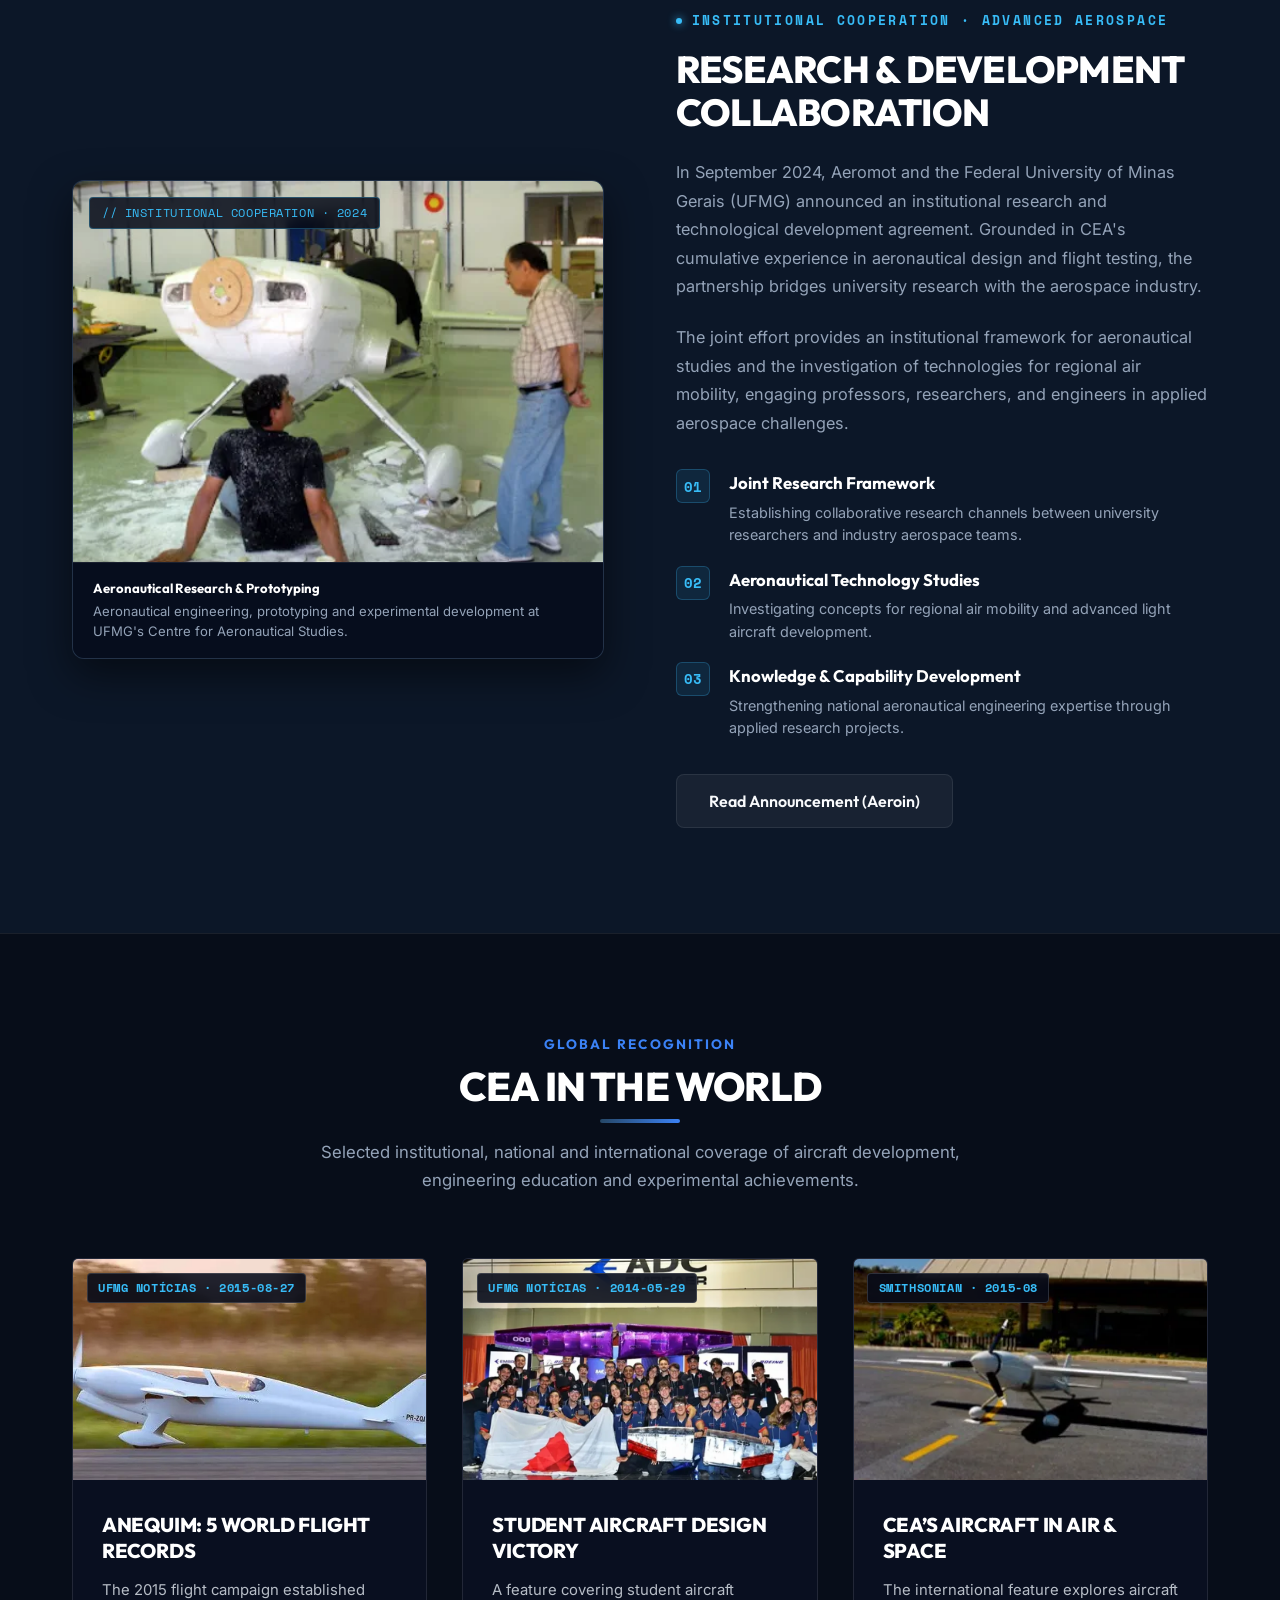
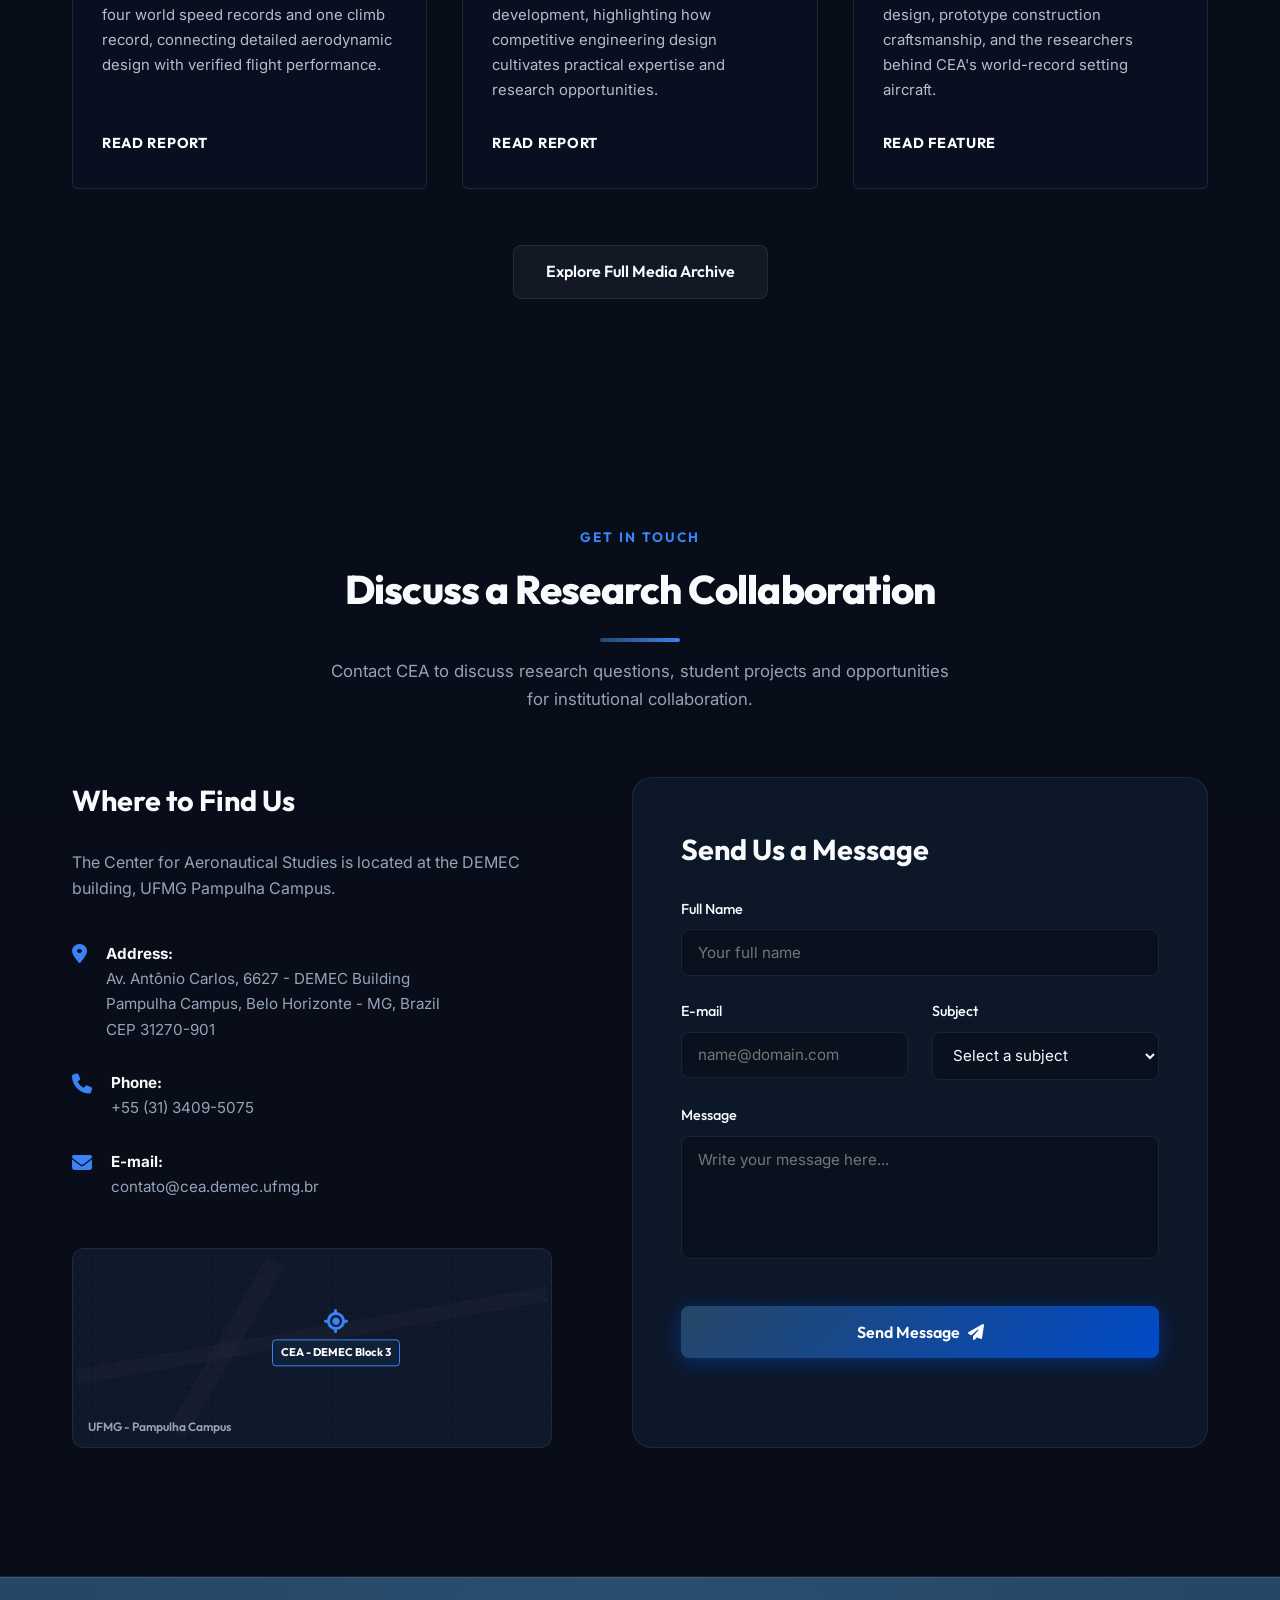
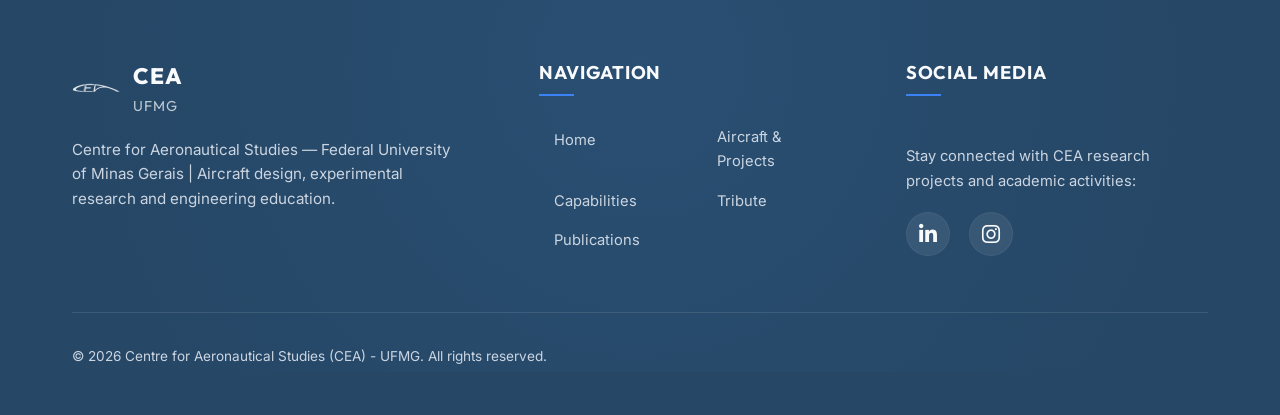
==== commit ca352624: "feat: add Prof. Carlos Alberto Cimini Jr., CNC tooling, and workshop airframe redesign photos" ====
--- a/index.html
+++ b/index.html
@@ -348,10 +348,10 @@
                 <div class="embraer-visual-col">
                     <div class="embraer-visual-frame">
                         <span class="embraer-visual-badge">// UNIVERSITY WORKSHOP · CRAFTSMANSHIP</span>
-                        <img src="assets/minuano-pista.webp" alt="Students and craftsmen assembling prototype wing structures in the CEA workshop" class="zoomable-img">
+                        <img src="assets/reprojeto_aeronave_oficina.webp" alt="Hands-on aircraft redesign and tubular airframe assembly in the CEA workshop" class="zoomable-img">
                         <div class="embraer-visual-caption">
-                            <strong style="color: #fff; font-family: var(--font-heading);" data-en="Hands-On Structural Assembly" data-pt="Montagem Estrutural Prática">Hands-On Structural Assembly</strong>
-                            <p style="margin: 0.2rem 0 0 0;" data-en="Structural fabrication and precision assembly of wing spars and ribs in the CEA aeronautical workshop." data-pt="Fabricação estrutural e montagem de precisão de longarinas e nervuras na oficina aeronáutica do CEA.">Structural fabrication and precision assembly of wing spars and ribs in the CEA aeronautical workshop.</p>
+                            <strong style="color: #fff; font-family: var(--font-heading);" data-en="Hands-On Workshop Prototyping" data-pt="Prototipagem Prática na Oficina">Hands-On Workshop Prototyping</strong>
+                            <p style="margin: 0.2rem 0 0 0;" data-en="Engineering students and researchers during the structural redesign and assembly of a tubular airframe in the CEA workshop, with CNC turning and tooling machinery." data-pt="Estudantes de engenharia e pesquisadores durante o reprojeto estrutural e montagem de célula tubular na oficina do CEA, com maquinário CNC e bancadas de ferramentas.">Engineering students and researchers during the structural redesign and assembly of a tubular airframe in the CEA workshop, with CNC turning and tooling machinery.</p>
                         </div>
                     </div>
                 </div>
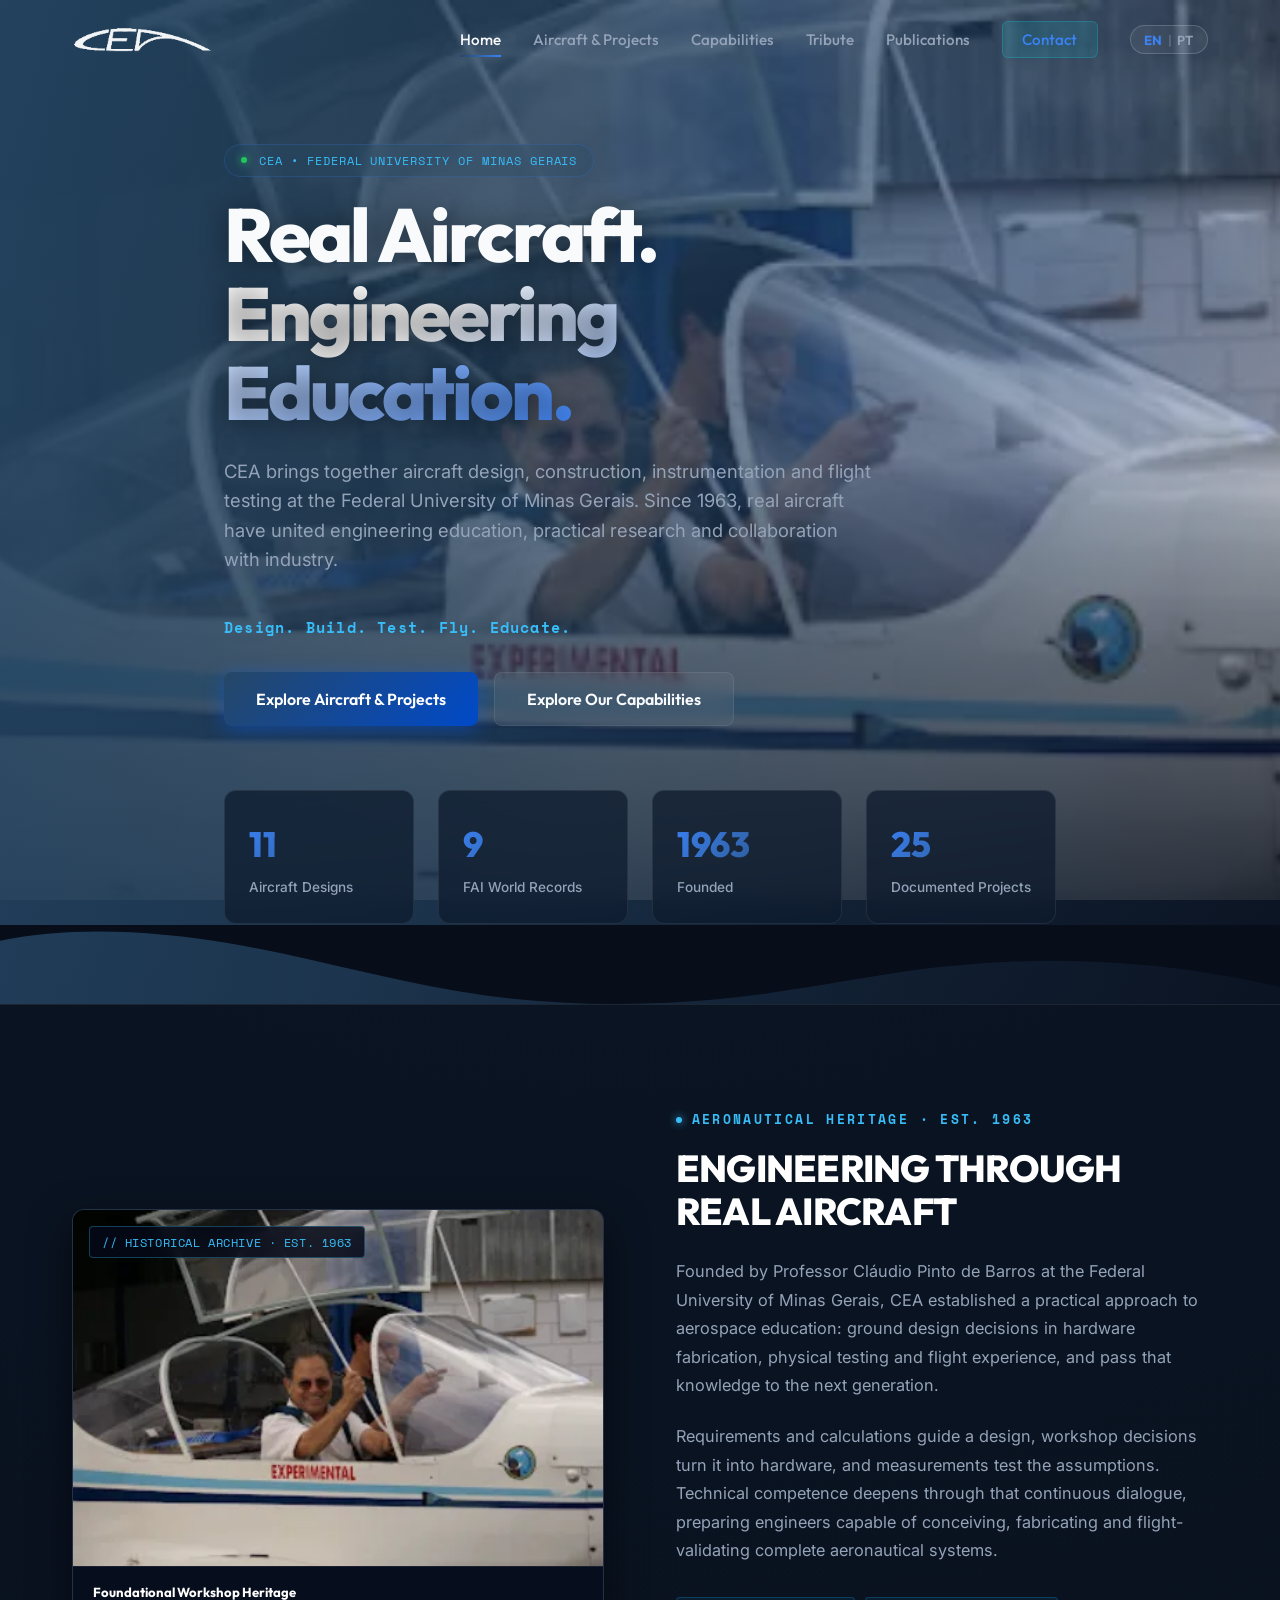
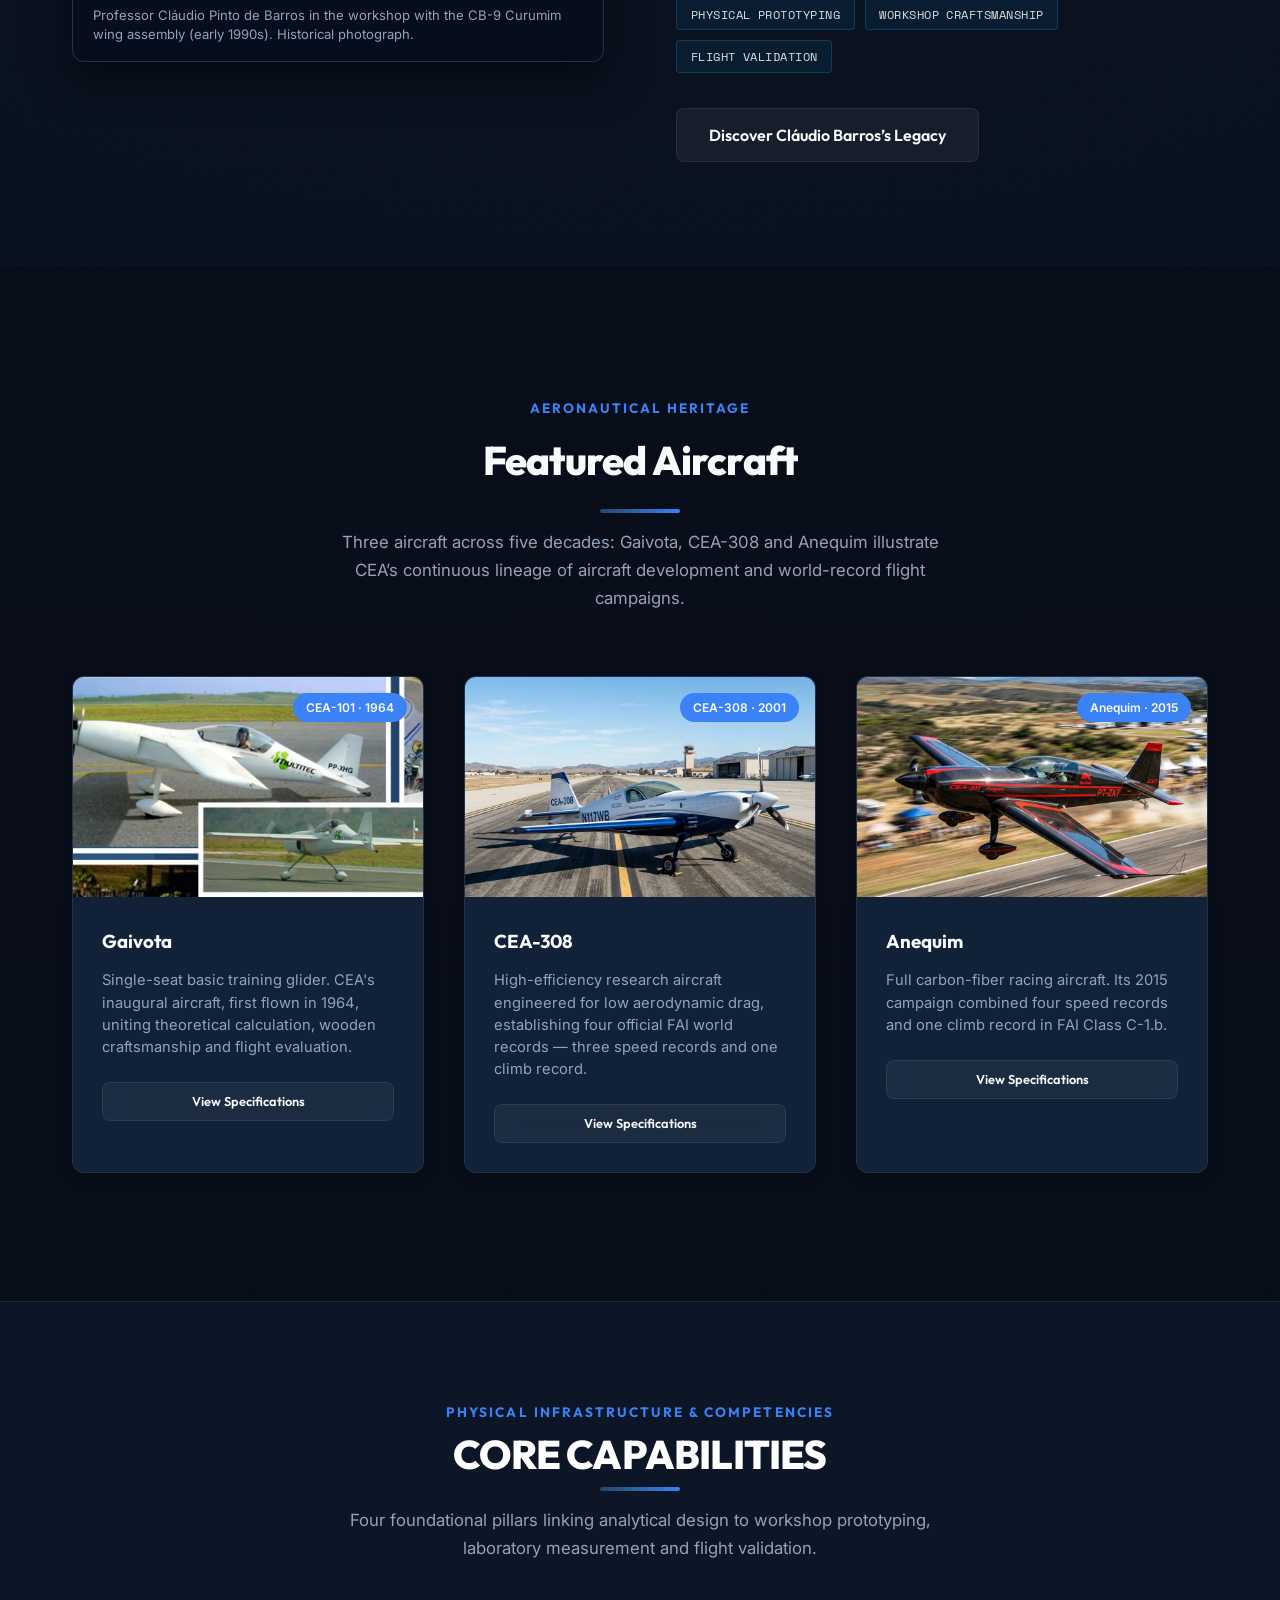
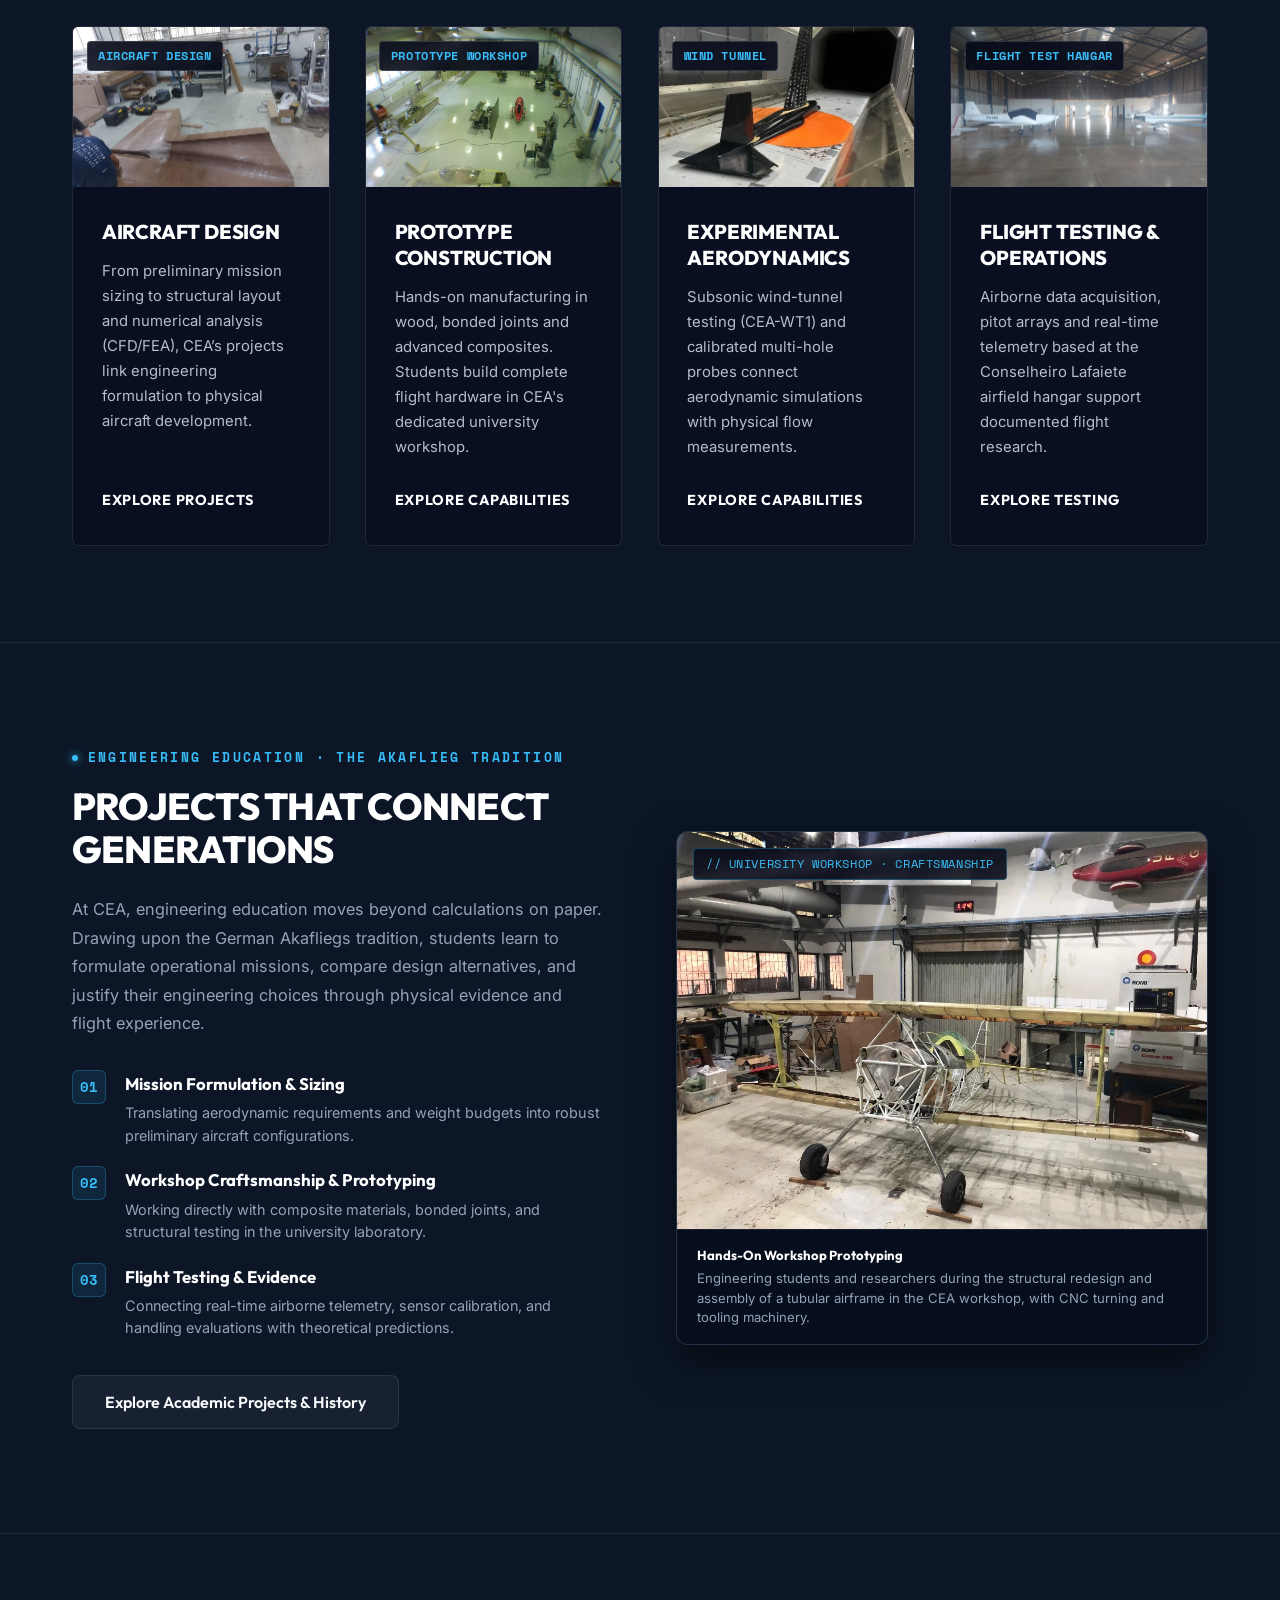
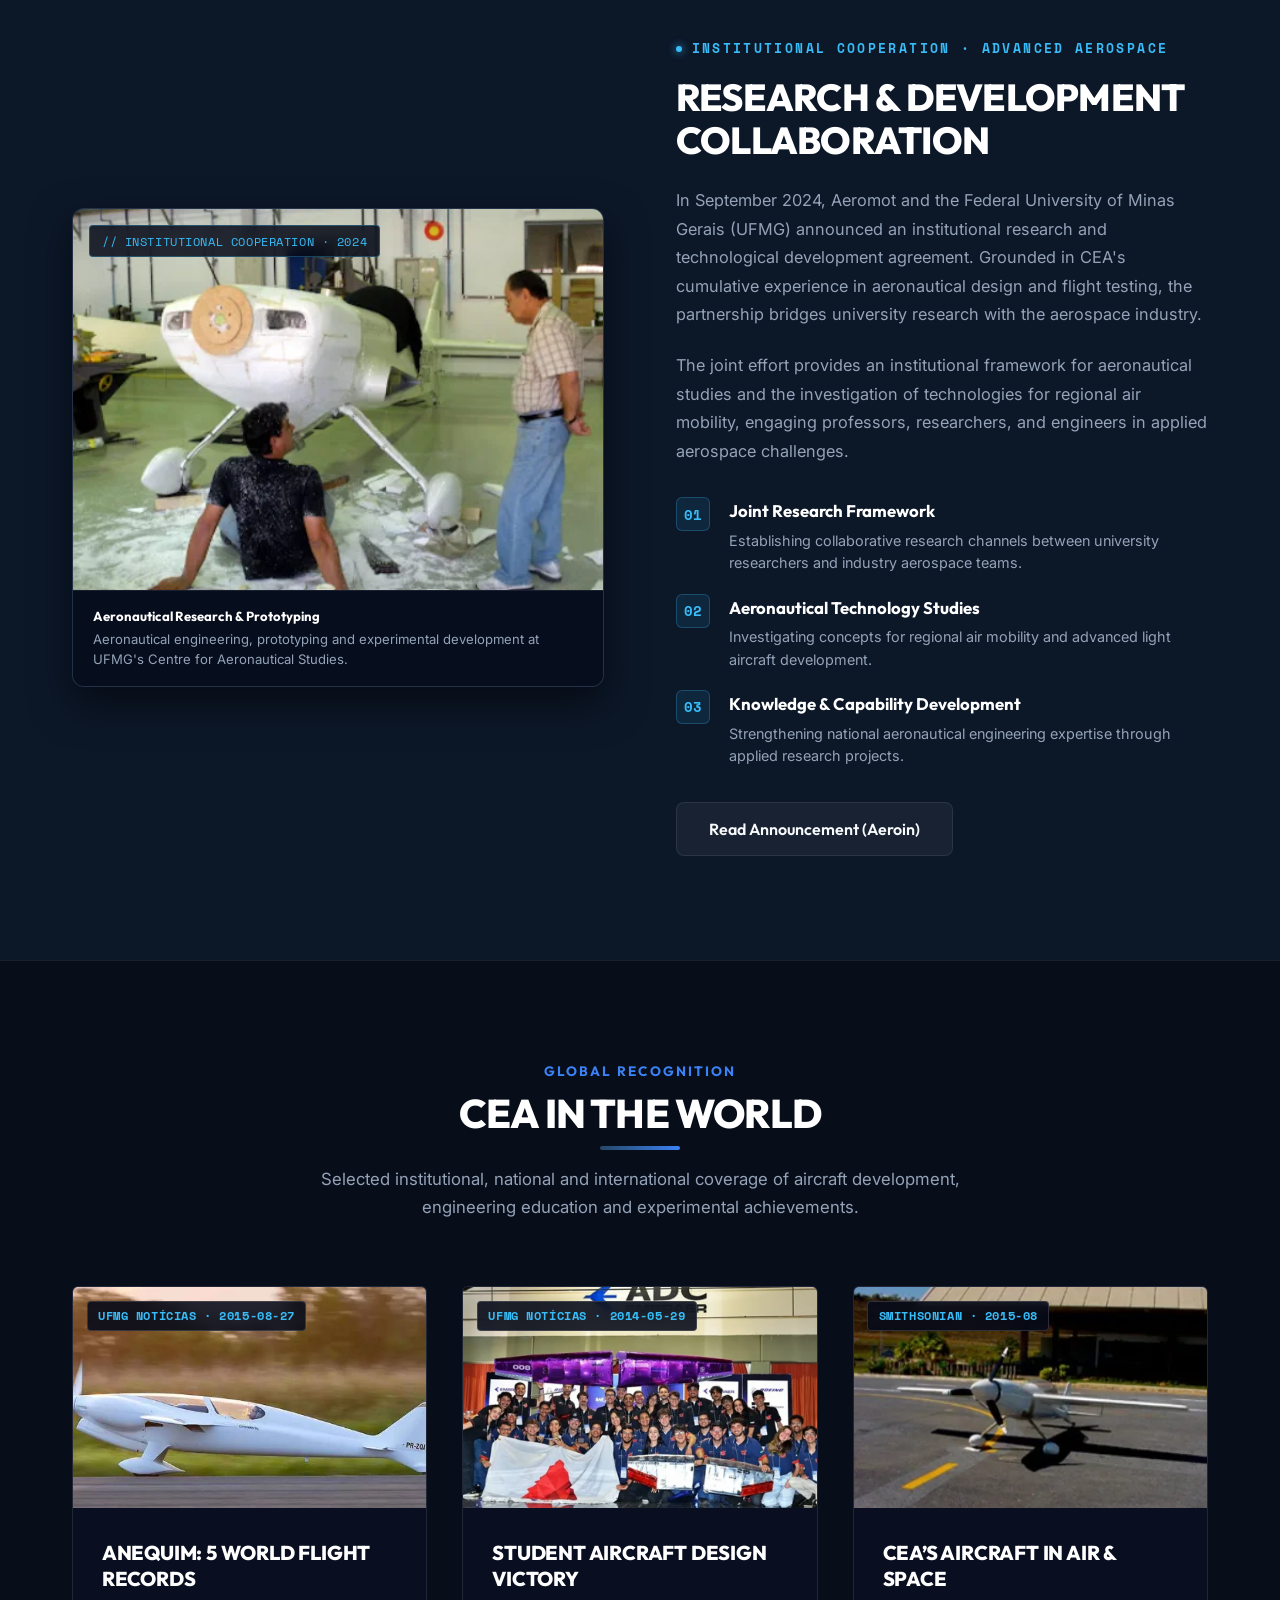
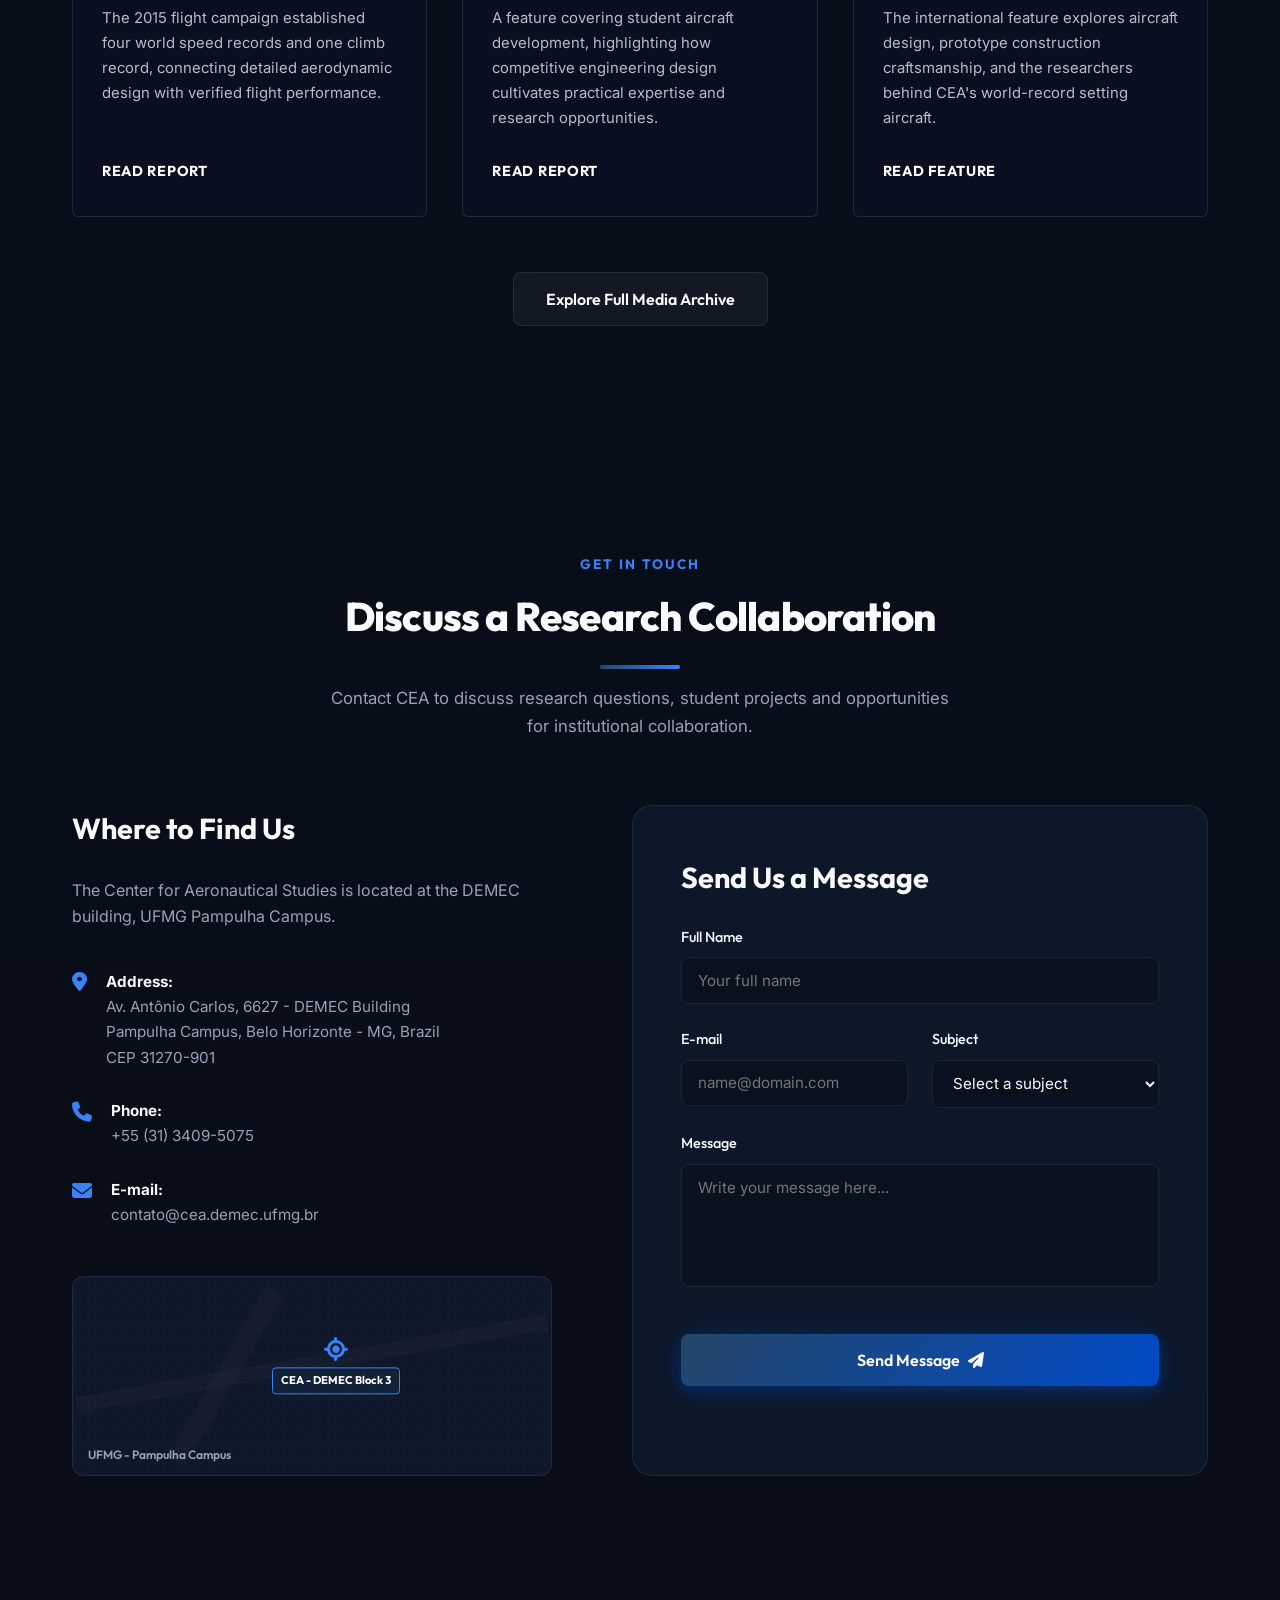
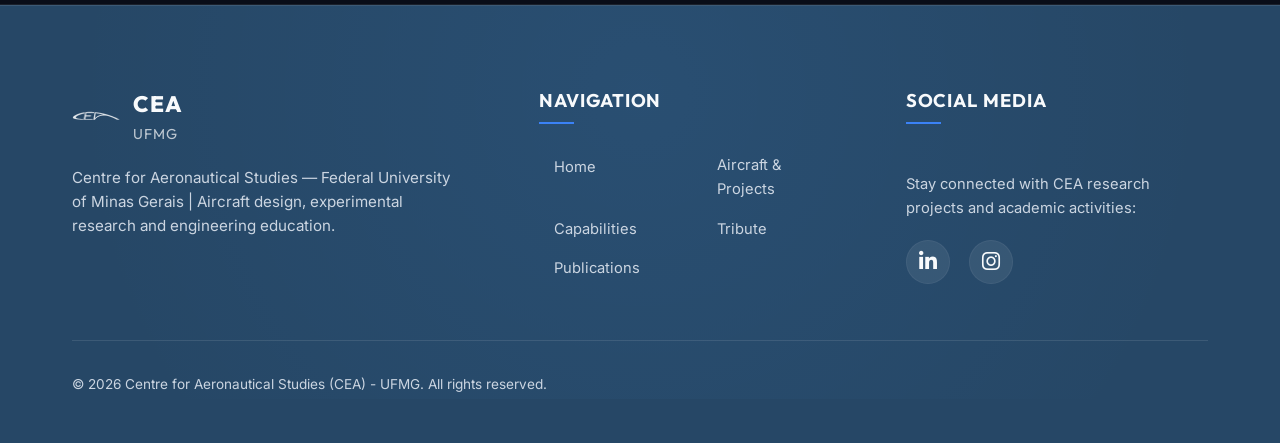
==== commit 3abdc819: "feat: add authentic wind tunnel test and composite manufacturing photos, refine CEA-308 records and " ====
--- a/index.html
+++ b/index.html
@@ -124,7 +124,7 @@
                     <span>CEA • Federal University of Minas Gerais</span>
                 </div>
                 <h1 class="hero-title" data-en="Real Aircraft. <br><span class='gradient-text'>Engineering Education.</span>" data-pt="Aeronaves Reais. <br><span class='gradient-text'>Formação em Engenharia.</span>">Real Aircraft. <br><span class="gradient-text">Engineering Education.</span></h1>
-                <p class="hero-subtitle" data-en="CEA brings together aircraft design, construction, instrumentation and flight testing at the Federal University of Minas Gerais. Since 1963, real aircraft have connected engineering education, experimental research and collaboration with industry." data-pt="O CEA reúne concepção, projeto, construção, instrumentação e ensaios em voo de aeronaves na Universidade Federal de Minas Gerais. Desde 1963, aeronaves reais conectam a formação de engenheiros, a pesquisa experimental e a colaboração com a indústria.">CEA brings together aircraft design, construction, instrumentation and flight testing at the Federal University of Minas Gerais. Since 1963, real aircraft have connected engineering education, experimental research and collaboration with industry.</p>
+                <p class="hero-subtitle" data-en="CEA brings together aircraft design, construction, instrumentation and flight testing at the Federal University of Minas Gerais. Since 1963, real aircraft have united engineering education, practical research and collaboration with industry." data-pt="O CEA reúne concepção, projeto, construção, instrumentação e ensaios em voo de aeronaves na Universidade Federal de Minas Gerais. Desde 1963, aeronaves reais conectam a formação de engenheiros, a pesquisa experimental e a colaboração com a indústria.">CEA brings together aircraft design, construction, instrumentation and flight testing at the Federal University of Minas Gerais. Since 1963, real aircraft have united engineering education, practical research and collaboration with industry.</p>
                 
                 <p class="hero-supporting-line" style="font-family: var(--font-mono); font-size: 0.95rem; color: var(--accent-cyan); letter-spacing: 0.08em; margin: 1.2rem 0 2rem 0; font-weight: 600;">Design. Build. Test. Fly. Educate.</p>
                 
@@ -187,9 +187,9 @@
                     </div>
                     <h2 class="embraer-title" data-en="Engineering Through Real Aircraft" data-pt="Engenharia por Meio de Aeronaves Reais">Engineering Through Real Aircraft</h2>
                     
-                    <p class="embraer-desc" data-en="Founded by Professor Cláudio Pinto de Barros at the Federal University of Minas Gerais, CEA established a practical approach to aerospace education: connect design decisions with construction, experiments and flight experience, and pass that knowledge to the next generation." data-pt="Fundado pelo Professor Cláudio Pinto de Barros na Universidade Federal de Minas Gerais, o CEA estabeleceu uma abordagem prática para a formação aeronáutica: conectar decisões de projeto à construção, aos ensaios e à experiência de voo, transmitindo esse conhecimento para a próxima geração.">Founded by Professor Cláudio Pinto de Barros at the Federal University of Minas Gerais, CEA developed a practical approach to engineering education: connect design decisions with construction, experiments and flight experience, and pass that knowledge to the next generation.</p>
+                    <p class="embraer-desc" data-en="Founded by Professor Cláudio Pinto de Barros at the Federal University of Minas Gerais, CEA established a practical approach to aerospace education: ground design decisions in hardware fabrication, physical testing and flight experience, and pass that knowledge to the next generation." data-pt="Fundado pelo Professor Cláudio Pinto de Barros na Universidade Federal de Minas Gerais, o CEA estabeleceu uma abordagem prática para a formação aeronáutica: conectar decisões de projeto à construção, aos ensaios e à experiência de voo, transmitindo esse conhecimento para a próxima geração.">Founded by Professor Cláudio Pinto de Barros at the Federal University of Minas Gerais, CEA developed a practical approach to engineering education: ground design decisions in hardware fabrication, physical testing and flight experience, and pass that knowledge to the next generation.</p>
                     
-                    <p class="embraer-desc" data-en="Requirements and calculations guide a design, workshop decisions turn it into hardware, and measurements test the assumptions. Technical knowledge grows through that continuous connection, preparing engineers capable of conceiving, fabricating and flight-validating complete aeronautical systems." data-pt="Requisitos e cálculos orientam o projeto, decisões de oficina o transformam em hardware, e medições experimentais testam as hipóteses. O conhecimento técnico se fortalece nessa ligação contínua, formando engenheiros capacitados a conceber, fabricar e validar em voo sistemas aeronáuticos completos.">Requirements and calculations guide a design, workshop decisions turn it into hardware, and measurements test the assumptions. Technical knowledge grows through that continuous connection, preparing engineers capable of conceiving, fabricating and flight-validating complete aeronautical systems.</p>
+                    <p class="embraer-desc" data-en="Requirements and calculations guide a design, workshop decisions turn it into hardware, and measurements test the assumptions. Technical competence deepens through that continuous dialogue, preparing engineers capable of conceiving, fabricating and flight-validating complete aeronautical systems." data-pt="Requisitos e cálculos orientam o projeto, decisões de oficina o transformam em hardware, e medições experimentais testam as hipóteses. O conhecimento técnico se fortalece nessa ligação contínua, formando engenheiros capacitados a conceber, fabricar e validar em voo sistemas aeronáuticos completos.">Requirements and calculations guide a design, workshop decisions turn it into hardware, and measurements test the assumptions. Technical competence deepens through that continuous dialogue, preparing engineers capable of conceiving, fabricating and flight-validating complete aeronautical systems.</p>
 
                     <div class="embraer-pills">
                         <span class="embraer-pill" data-en="PHYSICAL PROTOTYPING" data-pt="PROTOTIPAGEM FÍSICA">PHYSICAL PROTOTYPING</span>
@@ -212,7 +212,7 @@
                 <span class="section-tag" data-en="Aeronautical Heritage" data-pt="Patrimônio Aeronáutico">Aeronautical Heritage</span>
                 <h2 data-en="Featured Aircraft" data-pt="Aeronaves de Destaque">Featured Aircraft</h2>
                 <div class="section-line"></div>
-                <p class="section-desc" data-en="Three projects, different generations: Gaivota, CEA-308 and Anequim connect CEA’s origins with aircraft development and experimental achievement." data-pt="Três projetos, diferentes gerações: Gaivota, CEA-308 e Anequim conectam as origens do CEA ao desenvolvimento de aeronaves e às conquistas experimentais.">Three projects, different generations: Gaivota, CEA-308 and Anequim connect CEA’s origins with aircraft development and experimental achievement.</p>
+                <p class="section-desc" data-en="Three aircraft across five decades: Gaivota, CEA-308 and Anequim illustrate CEA’s continuous lineage of aircraft development and world-record flight campaigns." data-pt="Três projetos, diferentes gerações: Gaivota, CEA-308 e Anequim conectam as origens do CEA ao desenvolvimento de aeronaves e às conquistas experimentais.">Three aircraft across five decades: Gaivota, CEA-308 and Anequim illustrate CEA’s continuous lineage of aircraft development and world-record flight campaigns.</p>
             </div>
             
             <div class="fleet-grid-index animate-on-scroll" style="display: grid; grid-template-columns: repeat(auto-fit, minmax(300px, 1fr)); gap: 2.5rem; margin-top: 3rem;">
@@ -224,7 +224,7 @@
                     </div>
                     <div style="padding: 1.8rem;">
                         <h3 style="font-family: var(--font-heading); margin-bottom: 0.8rem;">Gaivota</h3>
-                        <p style="color: var(--text-muted); font-size: 0.92rem; line-height: 1.5; margin-bottom: 1.5rem;" data-en="Single-seat basic training glider. CEA's inaugural aircraft, first flown in 1964, connecting calculation, wooden craftsmanship and flight testing." data-pt="Planador monoplace de instrução básica. Aeronave inaugural do CEA, primeiro voo em 1964, unindo cálculo, construção em madeira e experiência de voo.">Single-seat basic training glider. CEA's inaugural aircraft, first flown in 1964, connecting calculation, wooden craftsmanship and flight testing.</p>
+                        <p style="color: var(--text-muted); font-size: 0.92rem; line-height: 1.5; margin-bottom: 1.5rem;" data-en="Single-seat basic training glider. CEA's inaugural aircraft, first flown in 1964, uniting theoretical calculation, wooden craftsmanship and flight evaluation." data-pt="Planador monoplace de instrução básica. Aeronave inaugural do CEA, primeiro voo em 1964, unindo cálculo, construção em madeira e experiência de voo.">Single-seat basic training glider. CEA's inaugural aircraft, first flown in 1964, uniting theoretical calculation, wooden craftsmanship and flight evaluation.</p>
                         <a href="projetos.html#gaivota" class="btn btn-secondary" style="font-size: 0.8rem; padding: 0.5rem 1rem; width: 100%; text-align: center; display: block;" data-en="View Specifications" data-pt="Ver Ficha Técnica">View Specifications</a>
                     </div>
                 </div>
@@ -265,7 +265,7 @@
                 <span class="section-tag" data-en="Physical Infrastructure &amp; Competencies" data-pt="Infraestrutura Física &amp; Competências">Physical Infrastructure &amp; Competencies</span>
                 <h2 class="embraer-title" style="margin-bottom: 0.6rem;" data-en="Core Capabilities" data-pt="Linhas de Competência">Core Capabilities</h2>
                 <div class="section-line"></div>
-                <p class="section-desc" data-en="Four documented pillars connecting analytical design to workshop prototyping, laboratory measurement and flight validation." data-pt="Quatro pilares documentados conectando a formulação analítica ao protótipo de oficina, à medição laboratorial e à validação em voo.">Four documented pillars connecting analytical design to workshop prototyping, laboratory measurement and flight validation.</p>
+                <p class="section-desc" data-en="Four foundational pillars linking analytical design to workshop prototyping, laboratory measurement and flight validation." data-pt="Quatro pilares documentados conectando a formulação analítica ao protótipo de oficina, à medição laboratorial e à validação em voo.">Four foundational pillars linking analytical design to workshop prototyping, laboratory measurement and flight validation.</p>
             </div>
 
             <div class="embraer-cards-grid cols-4 animate-on-scroll">
@@ -307,7 +307,7 @@
                 <div class="embraer-card">
                     <div class="embraer-card-img-wrap">
                         <span class="embraer-card-badge">WIND TUNNEL</span>
-                        <img src="assets/tunel-de-vento.webp" alt="CEA Subsonic Wind Tunnel Test Section" class="zoomable-img">
+                        <img src="assets/tunel_vento_ensaio_real.webp" alt="Aerodynamic model testing inside CEA Subsonic Wind Tunnel test section" class="zoomable-img">
                     </div>
                     <div class="embraer-card-body">
                         <div>
@@ -469,7 +469,7 @@
             </div>
 
             <div class="embraer-cards-grid cols-3 animate-on-scroll">
-                <!-- Card 1: Anequim Records (G1 Globo) -->
+                <!-- Card 1: Anequim Records (UFMG Notícias) -->
                 <div class="embraer-card">
                     <div class="embraer-card-img-wrap">
                         <span class="embraer-card-badge">UFMG NOTÍCIAS · 2015-08-27</span>
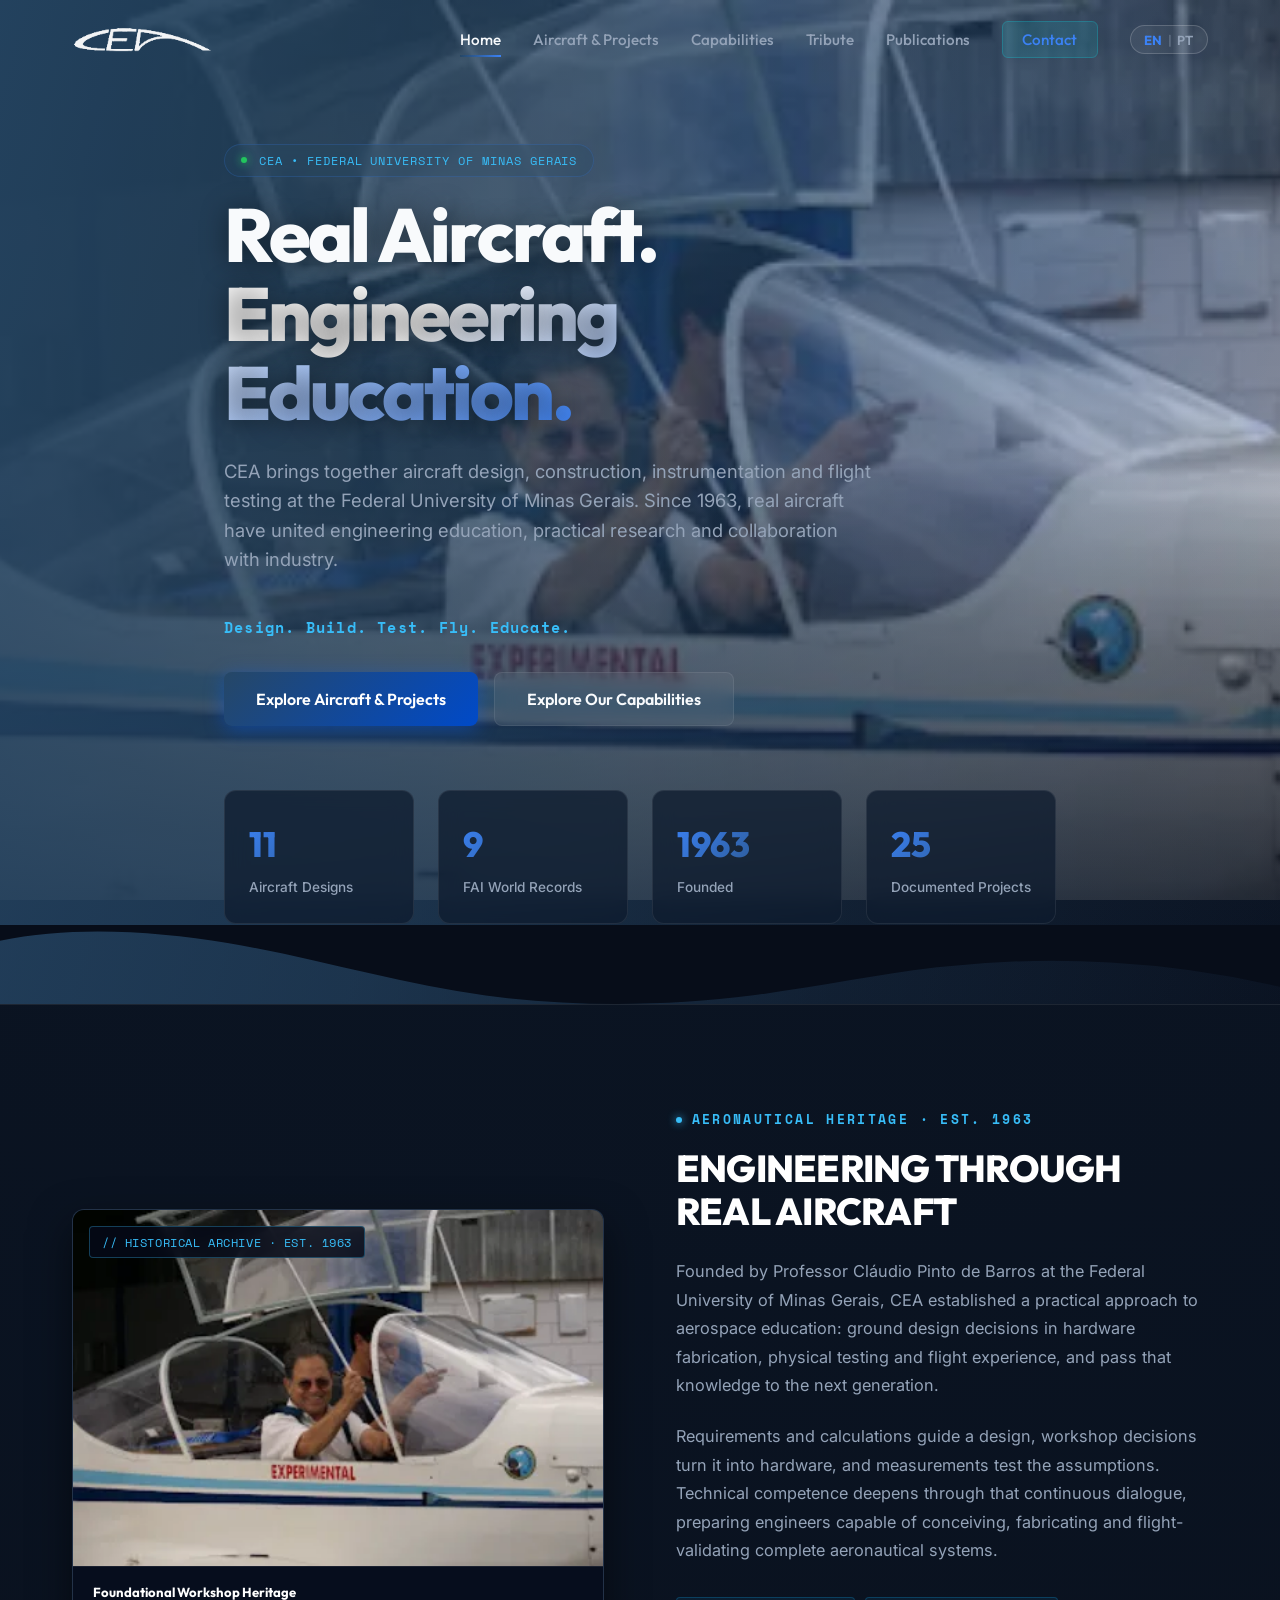
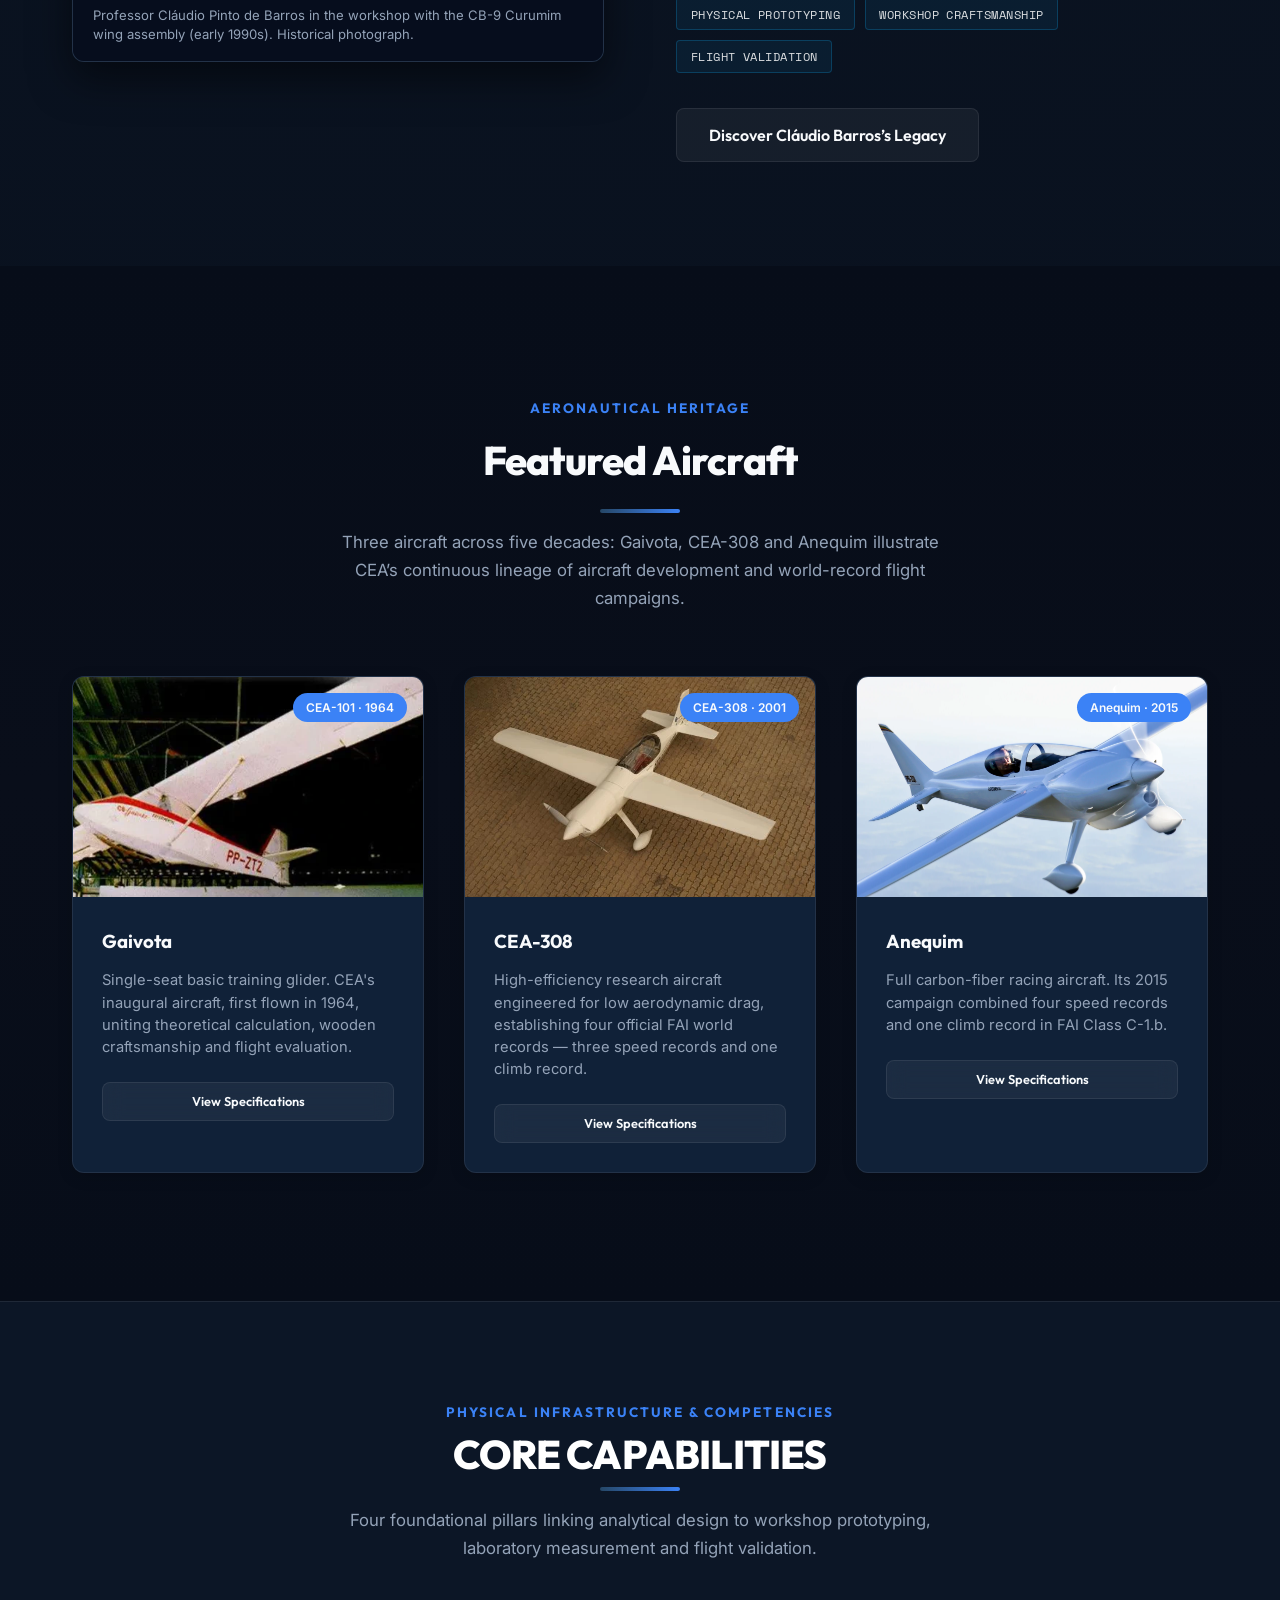
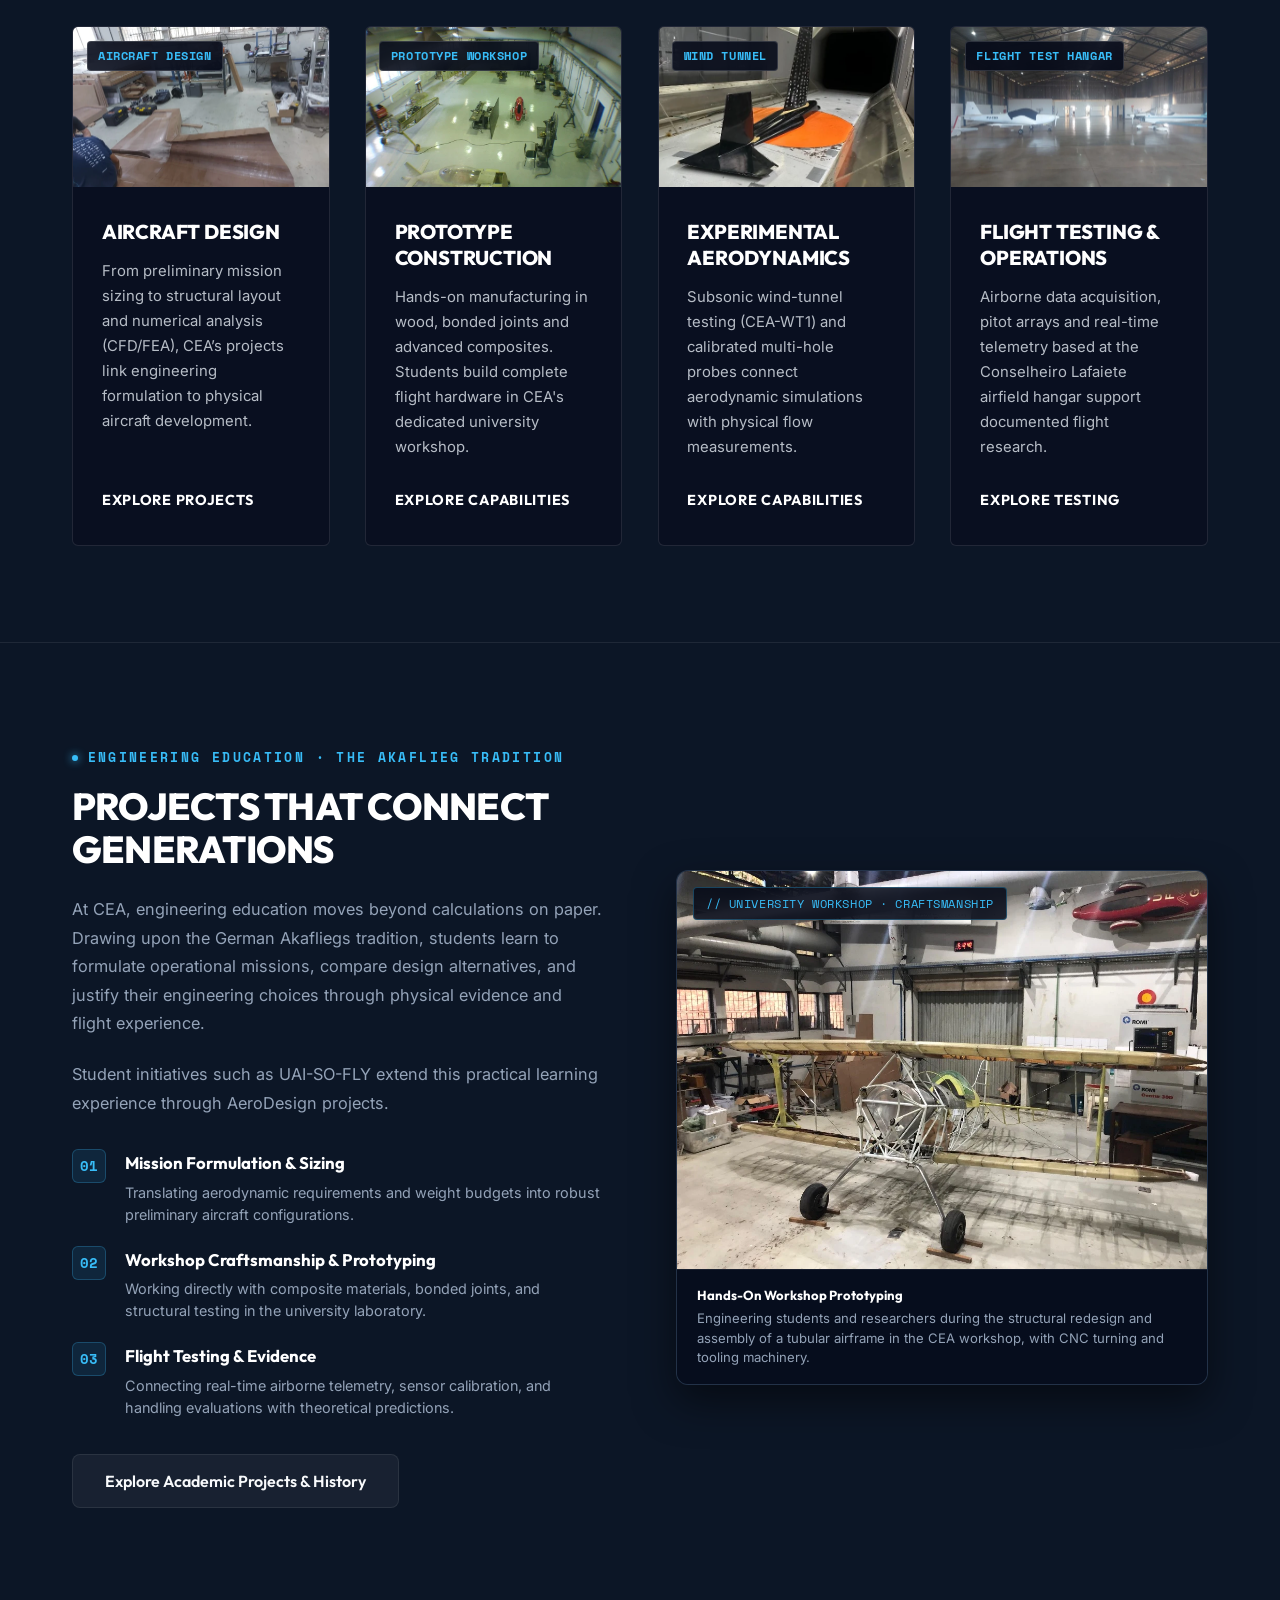
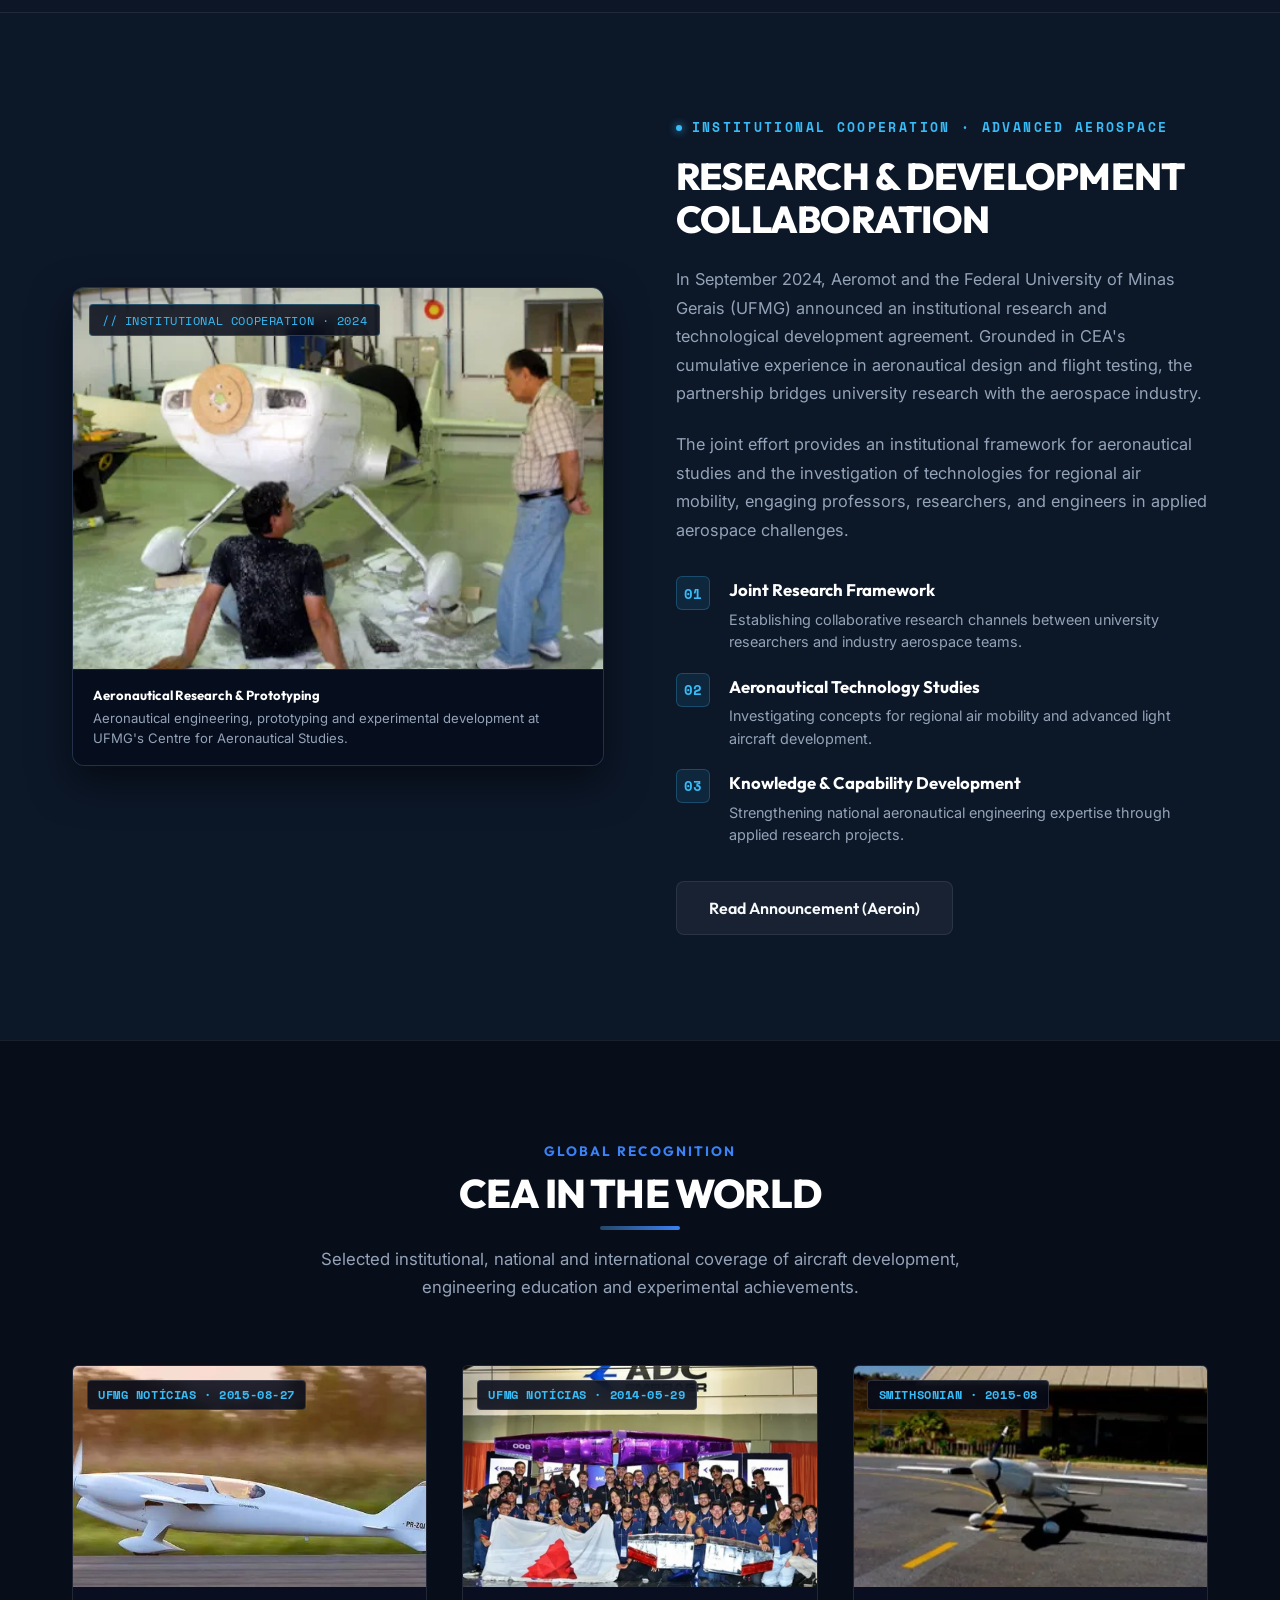
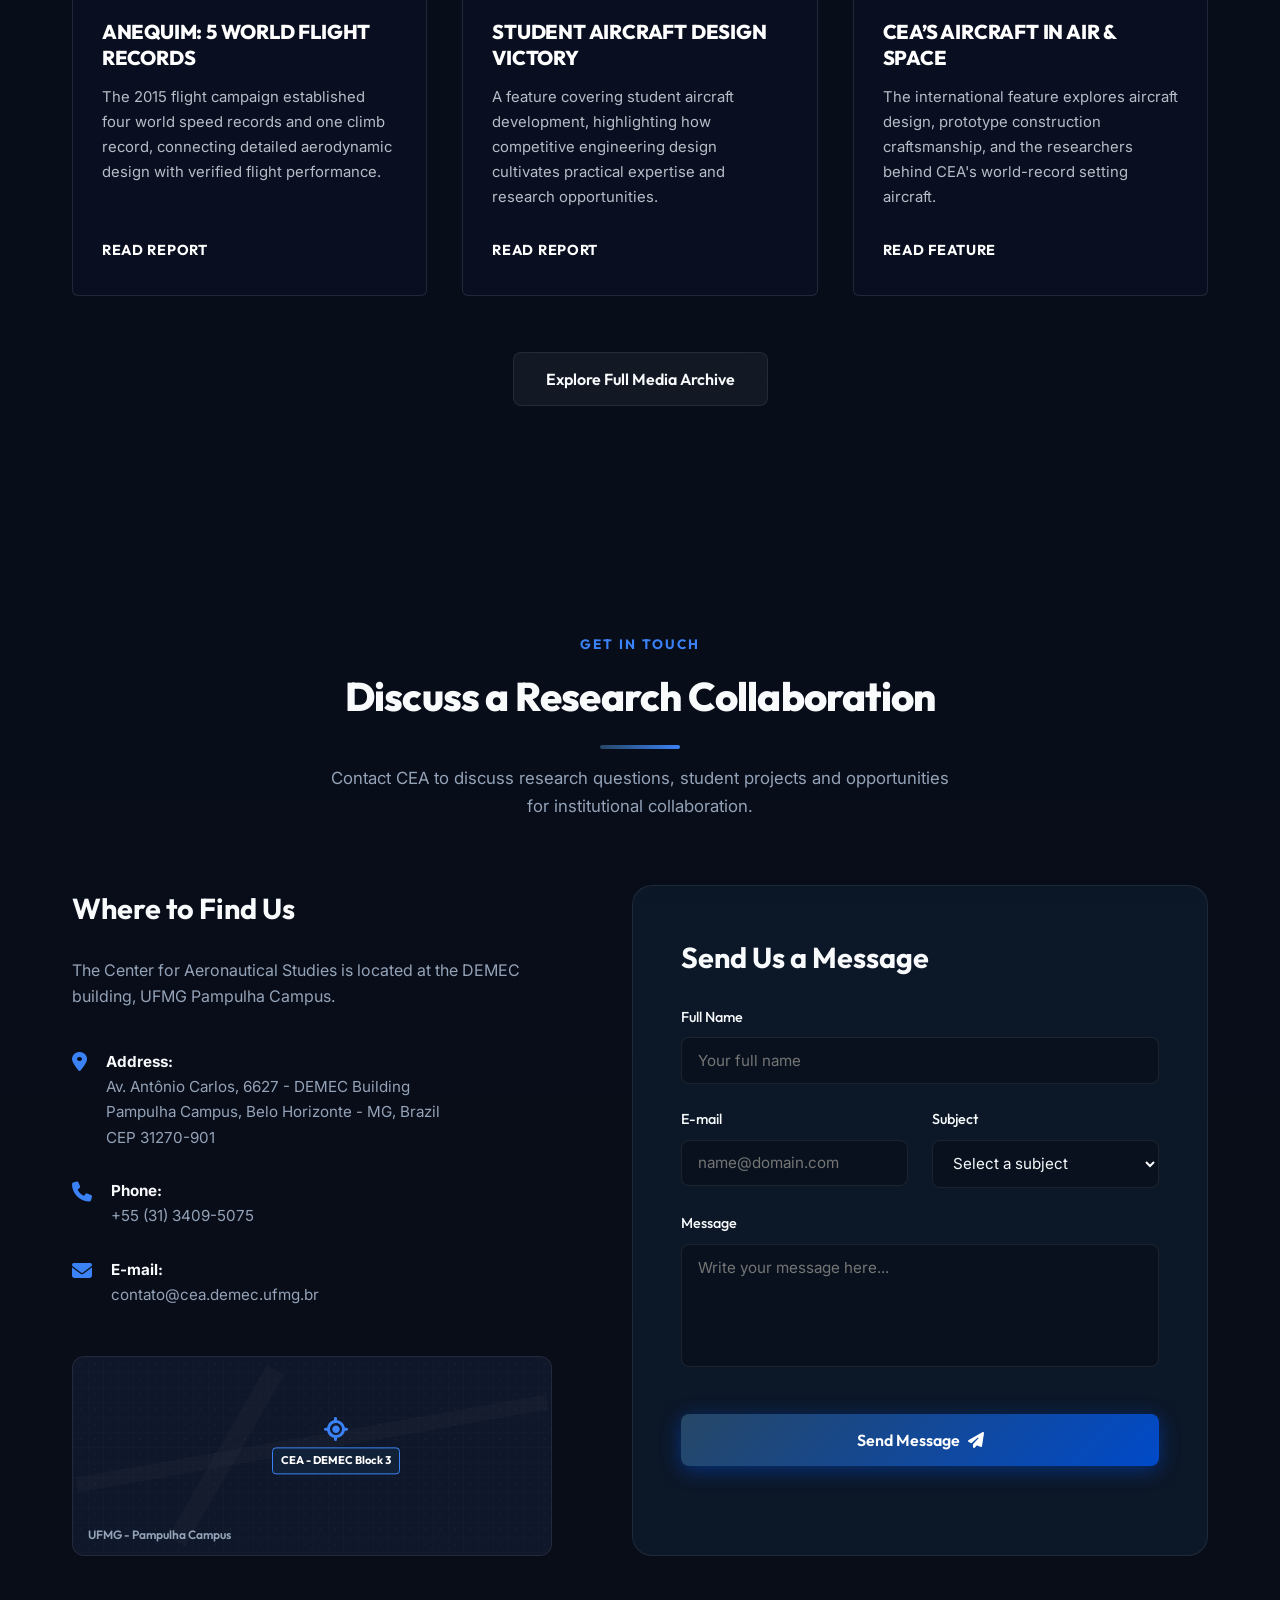
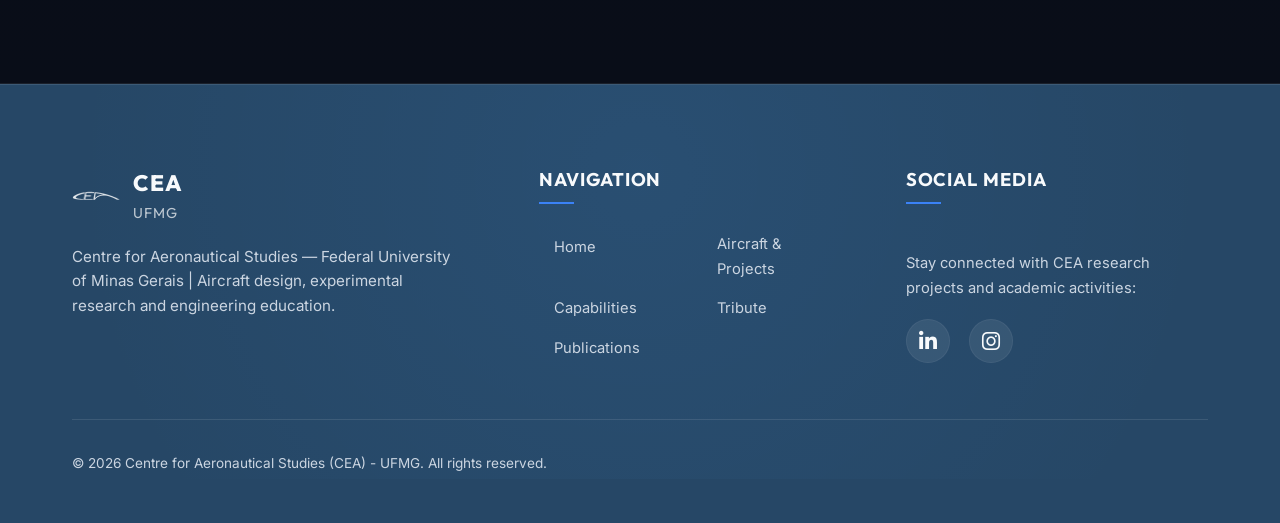
==== commit c64e5925: "feat(education): integrate UAI-SO-FLY student AeroDesign initiative into projects and education sect" ====
--- a/index.html
+++ b/index.html
@@ -365,6 +365,7 @@
                     <h2 class="embraer-title" data-en="Projects That Connect Generations" data-pt="Projetos que Conectam Gerações">Projects That Connect Generations</h2>
                     
                     <p class="embraer-desc" data-en="At CEA, engineering education moves beyond calculations on paper. Drawing upon the German Akafliegs tradition, students learn to formulate operational missions, compare design alternatives, and justify their engineering choices through physical evidence and flight experience." data-pt="No CEA, o ensino de engenharia vai além dos cálculos no papel. Inspirando-se na tradição das Akafliegs alemãs, os estudantes aprendem a formular missões operacionais, comparar alternativas de projeto e defender suas decisões com base em evidências físicas e experiência de voo.">At CEA, engineering education moves beyond calculations on paper. Drawing upon the German Akafliegs tradition, students learn to formulate operational missions, compare design alternatives, and justify their engineering choices through physical evidence and flight experience.</p>
+                    <p class="embraer-desc" data-en="Student initiatives such as UAI-SO-FLY extend this practical learning experience through AeroDesign projects." data-pt="Iniciativas estudantis como a UAI-SO-FLY expandem essa experiência prática de aprendizado por meio de projetos de AeroDesign.">Student initiatives such as UAI-SO-FLY extend this practical learning experience through AeroDesign projects.</p>
 
                     <div class="embraer-steps">
                         <div class="embraer-step-item">
--- a/style.css
+++ b/style.css
@@ -5148,3 +5148,424 @@
     color: var(--accent-cyan);
     gap: 0.8rem;
 }
+
+
+/* ==========================================================================
+   HISTORICAL FACULTY GRID & CARDS (Strict Alignment & Professional Symmetry)
+   ========================================================================== */
+.historical-faculty-grid {
+    display: grid;
+    grid-template-columns: repeat(3, 1fr);
+    gap: 2rem;
+    margin-top: 3.5rem;
+}
+
+@media (max-width: 1080px) {
+    .historical-faculty-grid {
+        grid-template-columns: repeat(2, 1fr);
+        gap: 1.5rem;
+    }
+}
+
+@media (max-width: 680px) {
+    .historical-faculty-grid {
+        grid-template-columns: 1fr;
+    }
+}
+
+.faculty-card {
+    background: var(--bg-panel);
+    border: 1px solid var(--border-light);
+    border-radius: 12px;
+    padding: 2.2rem 1.8rem;
+    display: flex;
+    flex-direction: column;
+    height: 100%;
+    transition: transform var(--transition-fast), border-color var(--transition-fast), box-shadow var(--transition-fast);
+}
+
+.faculty-card:hover {
+    transform: translateY(-4px);
+    border-color: rgba(56, 189, 248, 0.4);
+    box-shadow: 0 12px 30px rgba(0, 0, 0, 0.3);
+}
+
+.faculty-card-header {
+    display: flex;
+    align-items: flex-start;
+    gap: 1.25rem;
+    margin-bottom: 1.25rem;
+    min-height: 115px;
+}
+
+.faculty-card-avatar {
+    width: 68px;
+    height: 68px;
+    border-radius: 50%;
+    object-fit: cover;
+    border: 2px solid var(--accent-cyan);
+    flex-shrink: 0;
+    margin-top: 2px;
+}
+
+.faculty-card-info {
+    flex-grow: 1;
+    display: flex;
+    flex-direction: column;
+}
+
+.faculty-card-tag {
+    font-family: var(--font-mono);
+    font-size: 0.72rem;
+    font-weight: 700;
+    letter-spacing: 0.1em;
+    color: var(--accent-cyan);
+    text-transform: uppercase;
+    margin-bottom: 0.3rem;
+    display: block;
+}
+
+.faculty-card-title {
+    font-family: var(--font-heading);
+    font-size: 1.18rem;
+    font-weight: 700;
+    color: #ffffff;
+    line-height: 1.25;
+    margin: 0 0 0.35rem 0;
+    min-height: 2.8rem;
+    display: flex;
+    align-items: flex-start;
+}
+
+.faculty-card-role {
+    font-size: 0.84rem;
+    font-weight: 600;
+    color: var(--accent-cyan);
+    line-height: 1.35;
+    margin: 0;
+    min-height: 2.3rem;
+}
+
+.faculty-card-desc {
+    font-size: 0.88rem;
+    color: var(--text-muted);
+    line-height: 1.65;
+    margin: 0;
+    flex-grow: 1;
+}
+
+/* Coordination Cards Alignment */
+.coordination-grid {
+    display: grid;
+    grid-template-columns: repeat(2, 1fr);
+    gap: 2.5rem;
+    max-width: 960px;
+    margin: 3.5rem auto 0 auto;
+}
+
+@media (max-width: 768px) {
+    .coordination-grid {
+        grid-template-columns: 1fr;
+    }
+}
+
+.coord-card {
+    background: var(--bg-panel);
+    border: 1px solid var(--border-light);
+    border-radius: 12px;
+    padding: 2.2rem 2rem;
+    display: flex;
+    flex-direction: column;
+    height: 100%;
+    transition: transform var(--transition-fast), border-color var(--transition-fast), box-shadow var(--transition-fast);
+}
+
+.coord-card:hover {
+    transform: translateY(-4px);
+    box-shadow: 0 12px 30px rgba(0, 0, 0, 0.3);
+}
+
+.coord-card.cyan-accent {
+    border-top: 4px solid var(--accent-cyan);
+}
+
+.coord-card.blue-accent {
+    border-top: 4px solid var(--accent);
+}
+
+.coord-card-header {
+    display: flex;
+    align-items: flex-start;
+    gap: 1.25rem;
+    margin-bottom: 1.25rem;
+    min-height: 110px;
+}
+
+.coord-card-avatar {
+    width: 72px;
+    height: 72px;
+    border-radius: 50%;
+    object-fit: cover;
+    flex-shrink: 0;
+    margin-top: 2px;
+}
+
+.coord-card.cyan-accent .coord-card-avatar {
+    border: 2px solid var(--accent-cyan);
+}
+
+.coord-card.blue-accent .coord-card-avatar {
+    border: 2px solid var(--accent);
+}
+
+.coord-card-info {
+    flex-grow: 1;
+    display: flex;
+    flex-direction: column;
+}
+
+.coord-card-tag {
+    font-family: var(--font-mono);
+    font-size: 0.75rem;
+    margin-bottom: 0.3rem;
+    display: block;
+}
+
+.coord-card.cyan-accent .coord-card-tag {
+    color: var(--accent-cyan);
+}
+
+.coord-card.blue-accent .coord-card-tag {
+    color: var(--accent);
+}
+
+.coord-card-title {
+    font-family: var(--font-heading);
+    font-size: 1.28rem;
+    color: #fff;
+    margin: 0 0 0.35rem 0;
+    line-height: 1.25;
+    min-height: 2.8rem;
+    display: flex;
+    align-items: flex-start;
+}
+
+.coord-card-role {
+    font-size: 0.88rem;
+    font-weight: 600;
+    margin: 0;
+    line-height: 1.35;
+    min-height: 2.4rem;
+}
+
+.coord-card.cyan-accent .coord-card-role {
+    color: var(--accent-cyan);
+}
+
+.coord-card.blue-accent .coord-card-role {
+    color: var(--accent);
+}
+
+.coord-card-desc {
+    font-size: 0.92rem;
+    color: var(--text-muted);
+    line-height: 1.6;
+    margin: 0;
+    flex-grow: 1;
+}
+
+/* ==========================================================================
+   SUBPAGE QUICK NAVIGATION PILLS
+   ========================================================================== */
+.subnav-pill {
+    display: inline-flex;
+    align-items: center;
+    gap: 0.5rem;
+    padding: 0.55rem 1.15rem;
+    border-radius: 30px;
+    background: rgba(14, 165, 233, 0.08);
+    border: 1px solid rgba(14, 165, 233, 0.25);
+    color: var(--text-light);
+    font-size: 0.85rem;
+    font-family: var(--font-mono);
+    text-decoration: none;
+    transition: all 0.25s ease;
+}
+
+.subnav-pill:hover {
+    background: rgba(14, 165, 233, 0.2);
+    border-color: var(--accent-cyan);
+    color: #fff;
+    transform: translateY(-2px);
+    box-shadow: 0 4px 15px rgba(14, 165, 233, 0.25);
+}
+
+.subnav-pill i {
+    color: var(--accent-cyan);
+    font-size: 0.85rem;
+}
+
+/* ==========================================================================
+   HISTORICAL PHOTOGRAPHIC ARCHIVE (ACERVO FOTOGRÁFICO)
+   ========================================================================== */
+.acervo-fotografico-section {
+    padding: 5.5rem 0;
+    border-top: 1px solid var(--border-light);
+    background: radial-gradient(circle at 50% 0%, rgba(14, 165, 233, 0.03) 0%, transparent 70%);
+}
+
+.acervo-filter-nav {
+    display: flex;
+    flex-wrap: wrap;
+    gap: 0.65rem;
+    justify-content: center;
+    margin: 2.5rem 0 3rem 0;
+}
+
+.acervo-filter-btn {
+    display: inline-flex;
+    align-items: center;
+    gap: 0.45rem;
+    padding: 0.6rem 1.25rem;
+    border-radius: 30px;
+    border: 1px solid var(--border-light);
+    background: var(--bg-panel);
+    color: var(--text-muted);
+    font-size: 0.84rem;
+    font-family: var(--font-mono);
+    font-weight: 500;
+    cursor: pointer;
+    transition: all 0.25s cubic-bezier(0.16, 1, 0.3, 1);
+}
+
+.acervo-filter-btn:hover {
+    border-color: var(--accent-cyan);
+    color: #fff;
+    background: rgba(14, 165, 233, 0.12);
+}
+
+.acervo-filter-btn.active {
+    background: var(--accent-cyan);
+    border-color: var(--accent-cyan);
+    color: #070d18;
+    font-weight: 700;
+    box-shadow: 0 0 16px rgba(14, 165, 233, 0.4);
+}
+
+.acervo-gallery-grid {
+    display: grid;
+    grid-template-columns: repeat(auto-fill, minmax(320px, 1fr));
+    gap: 1.75rem;
+    margin-top: 1rem;
+}
+
+.acervo-card {
+    background: var(--bg-panel);
+    border: 1px solid var(--border-light);
+    border-radius: 12px;
+    overflow: hidden;
+    display: flex;
+    flex-direction: column;
+    transition: transform 0.3s ease, border-color 0.3s ease, box-shadow 0.3s ease;
+    position: relative;
+}
+
+.acervo-card:hover {
+    transform: translateY(-5px);
+    border-color: var(--accent-cyan);
+    box-shadow: 0 12px 30px rgba(0, 0, 0, 0.45), 0 0 15px rgba(14, 165, 233, 0.15);
+}
+
+.acervo-card-img-wrap {
+    position: relative;
+    height: 240px;
+    overflow: hidden;
+    background: #000;
+    cursor: zoom-in;
+}
+
+.acervo-card-img-wrap img {
+    width: 100%;
+    height: 100%;
+    object-fit: cover;
+    display: block;
+    transition: transform 0.45s ease;
+}
+
+.acervo-card:hover .acervo-card-img-wrap img {
+    transform: scale(1.05);
+}
+
+.acervo-card-badge {
+    position: absolute;
+    top: 0.85rem;
+    left: 0.85rem;
+    background: rgba(10, 18, 30, 0.85);
+    backdrop-filter: blur(8px);
+    border: 1px solid var(--border-light);
+    padding: 0.3rem 0.65rem;
+    border-radius: 4px;
+    font-family: var(--font-mono);
+    font-size: 0.68rem;
+    color: var(--accent-cyan);
+    font-weight: 700;
+    letter-spacing: 0.06em;
+    z-index: 2;
+}
+
+.acervo-card-zoom-indicator {
+    position: absolute;
+    bottom: 0.85rem;
+    right: 0.85rem;
+    background: rgba(10, 18, 30, 0.75);
+    backdrop-filter: blur(6px);
+    border: 1px solid rgba(255, 255, 255, 0.2);
+    width: 32px;
+    height: 32px;
+    border-radius: 50%;
+    display: flex;
+    align-items: center;
+    justify-content: center;
+    color: #fff;
+    font-size: 0.85rem;
+    opacity: 0;
+    transform: scale(0.8);
+    transition: all 0.25s ease;
+    z-index: 2;
+}
+
+.acervo-card:hover .acervo-card-zoom-indicator {
+    opacity: 1;
+    transform: scale(1);
+}
+
+.acervo-card-body {
+    padding: 1.35rem 1.4rem;
+    flex-grow: 1;
+    display: flex;
+    flex-direction: column;
+}
+
+.acervo-card-title {
+    font-family: var(--font-heading);
+    color: #fff;
+    font-size: 1.08rem;
+    margin: 0 0 0.5rem 0;
+    line-height: 1.35;
+    min-height: 2.6rem;
+    display: flex;
+    align-items: flex-start;
+}
+
+.acervo-card-desc {
+    font-size: 0.84rem;
+    color: var(--text-muted);
+    line-height: 1.55;
+    margin: 0;
+    flex-grow: 1;
+}
+
+.acervo-card.is-hidden {
+    display: none !important;
+}
+
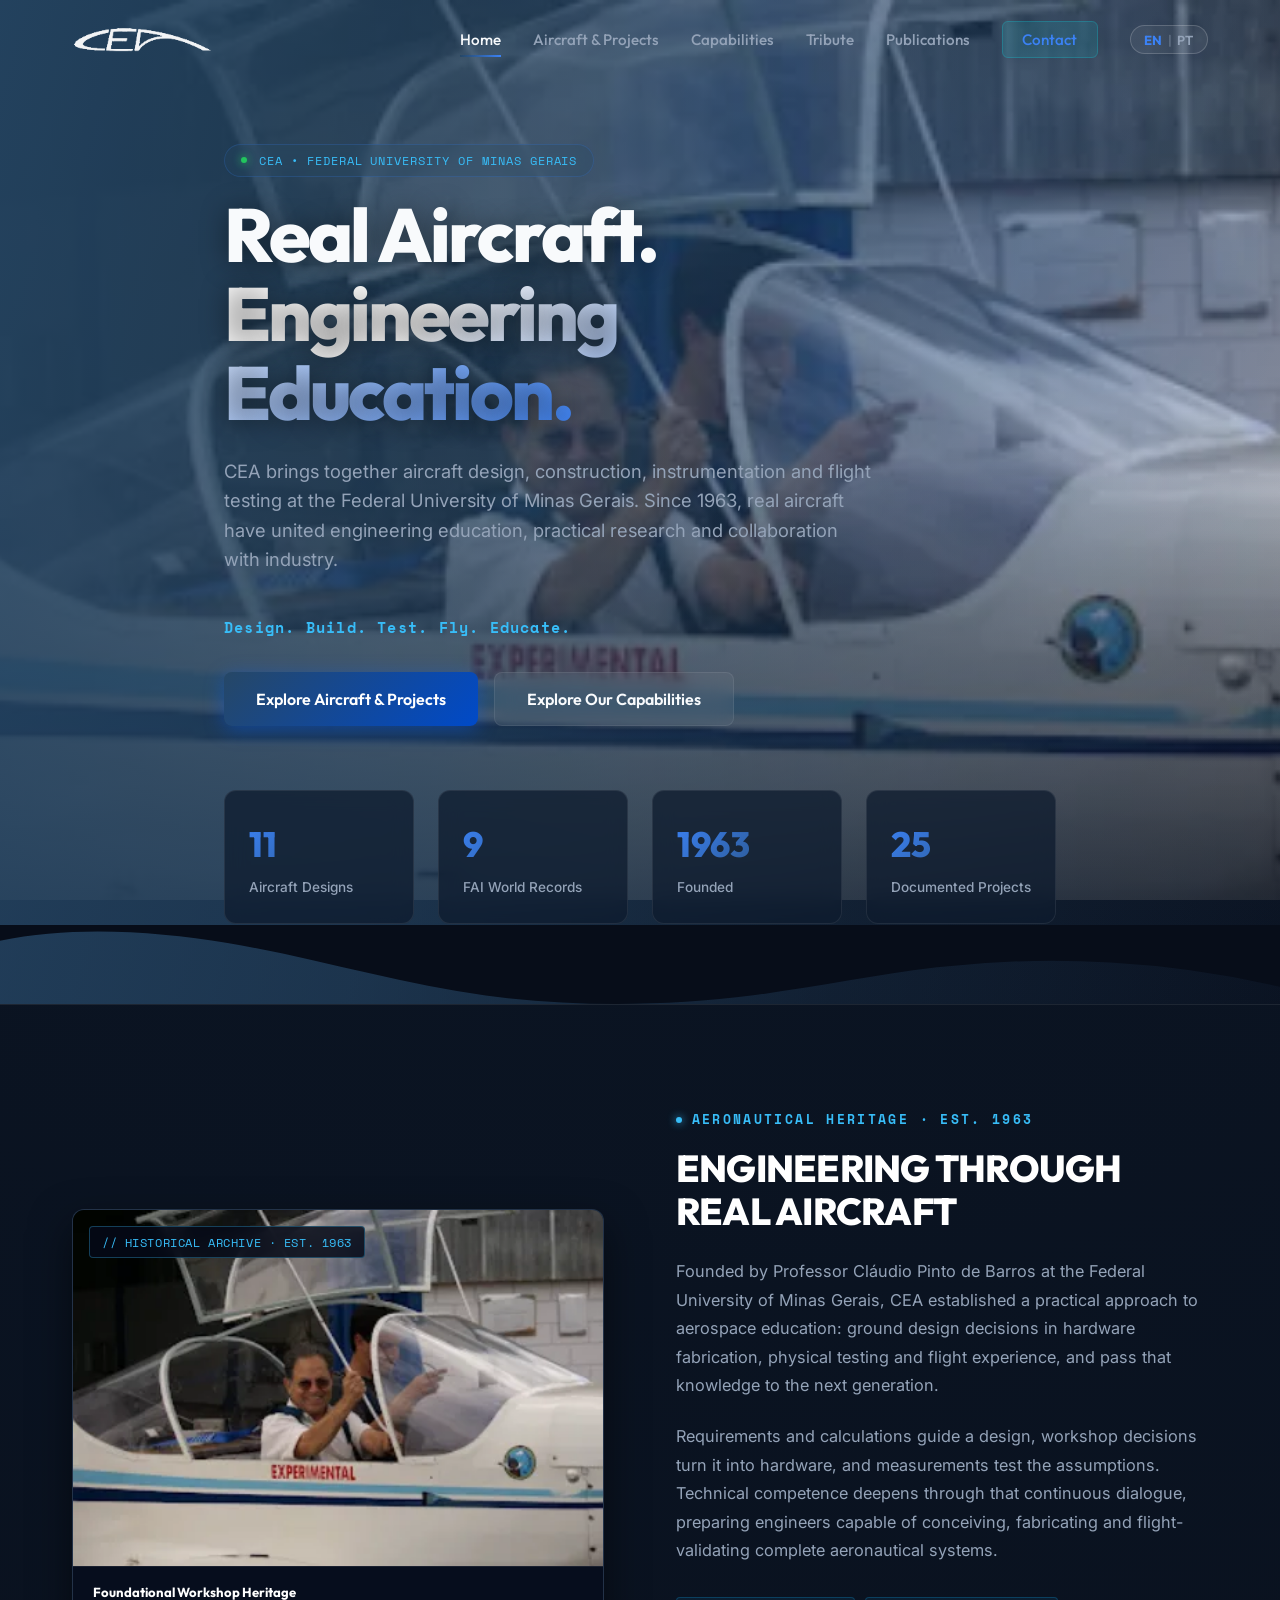
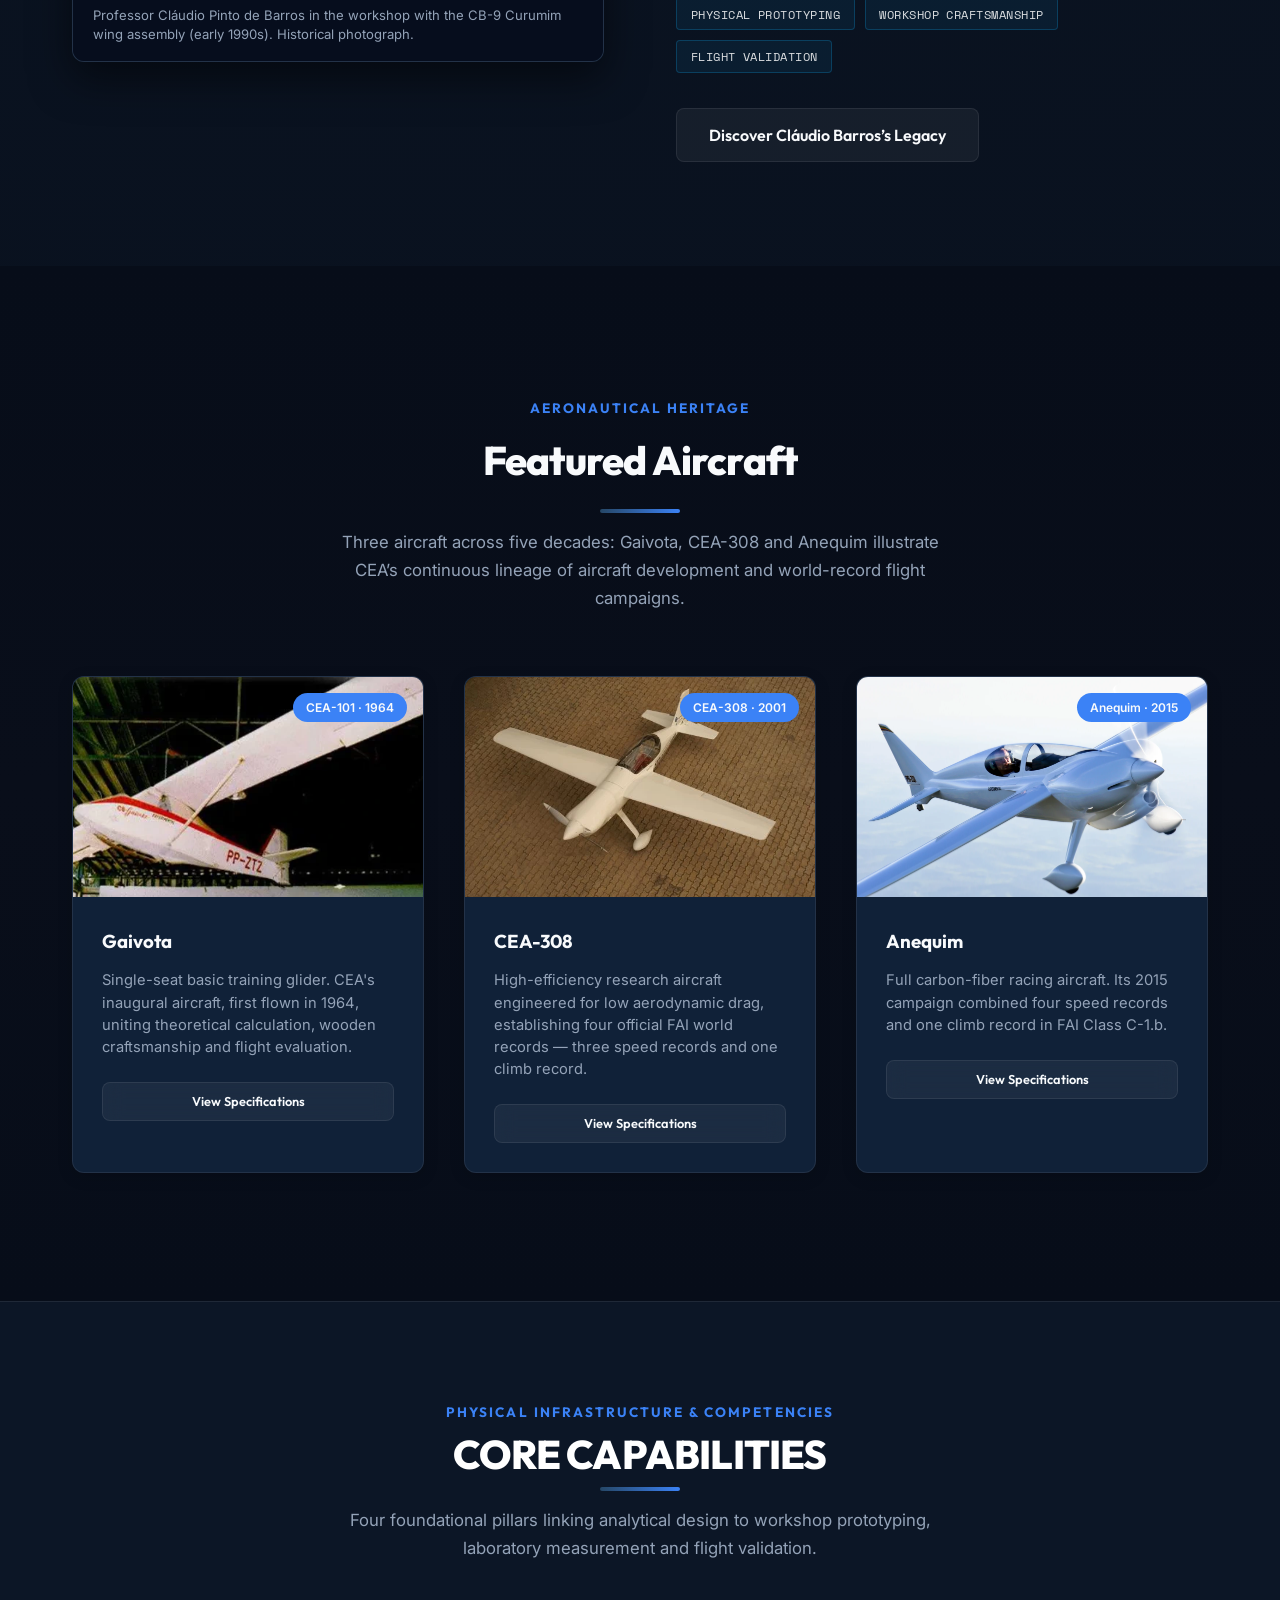
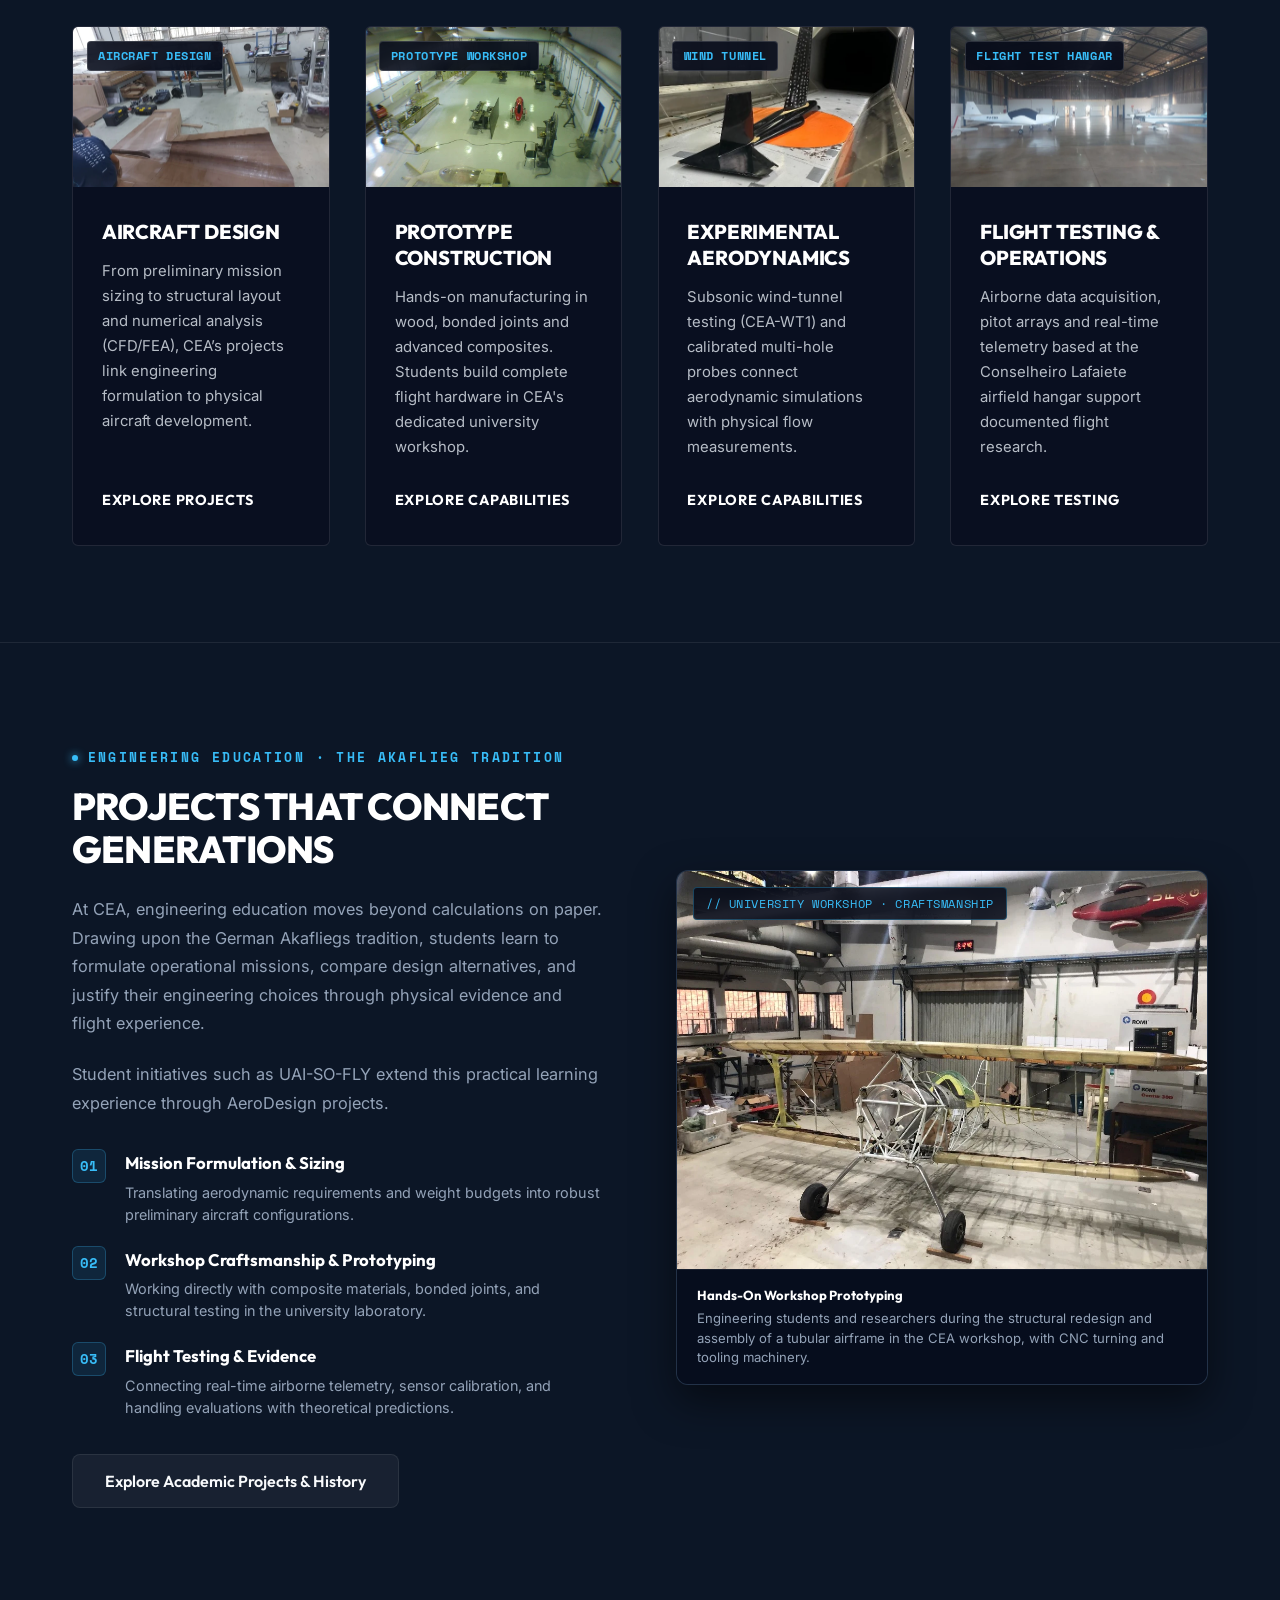
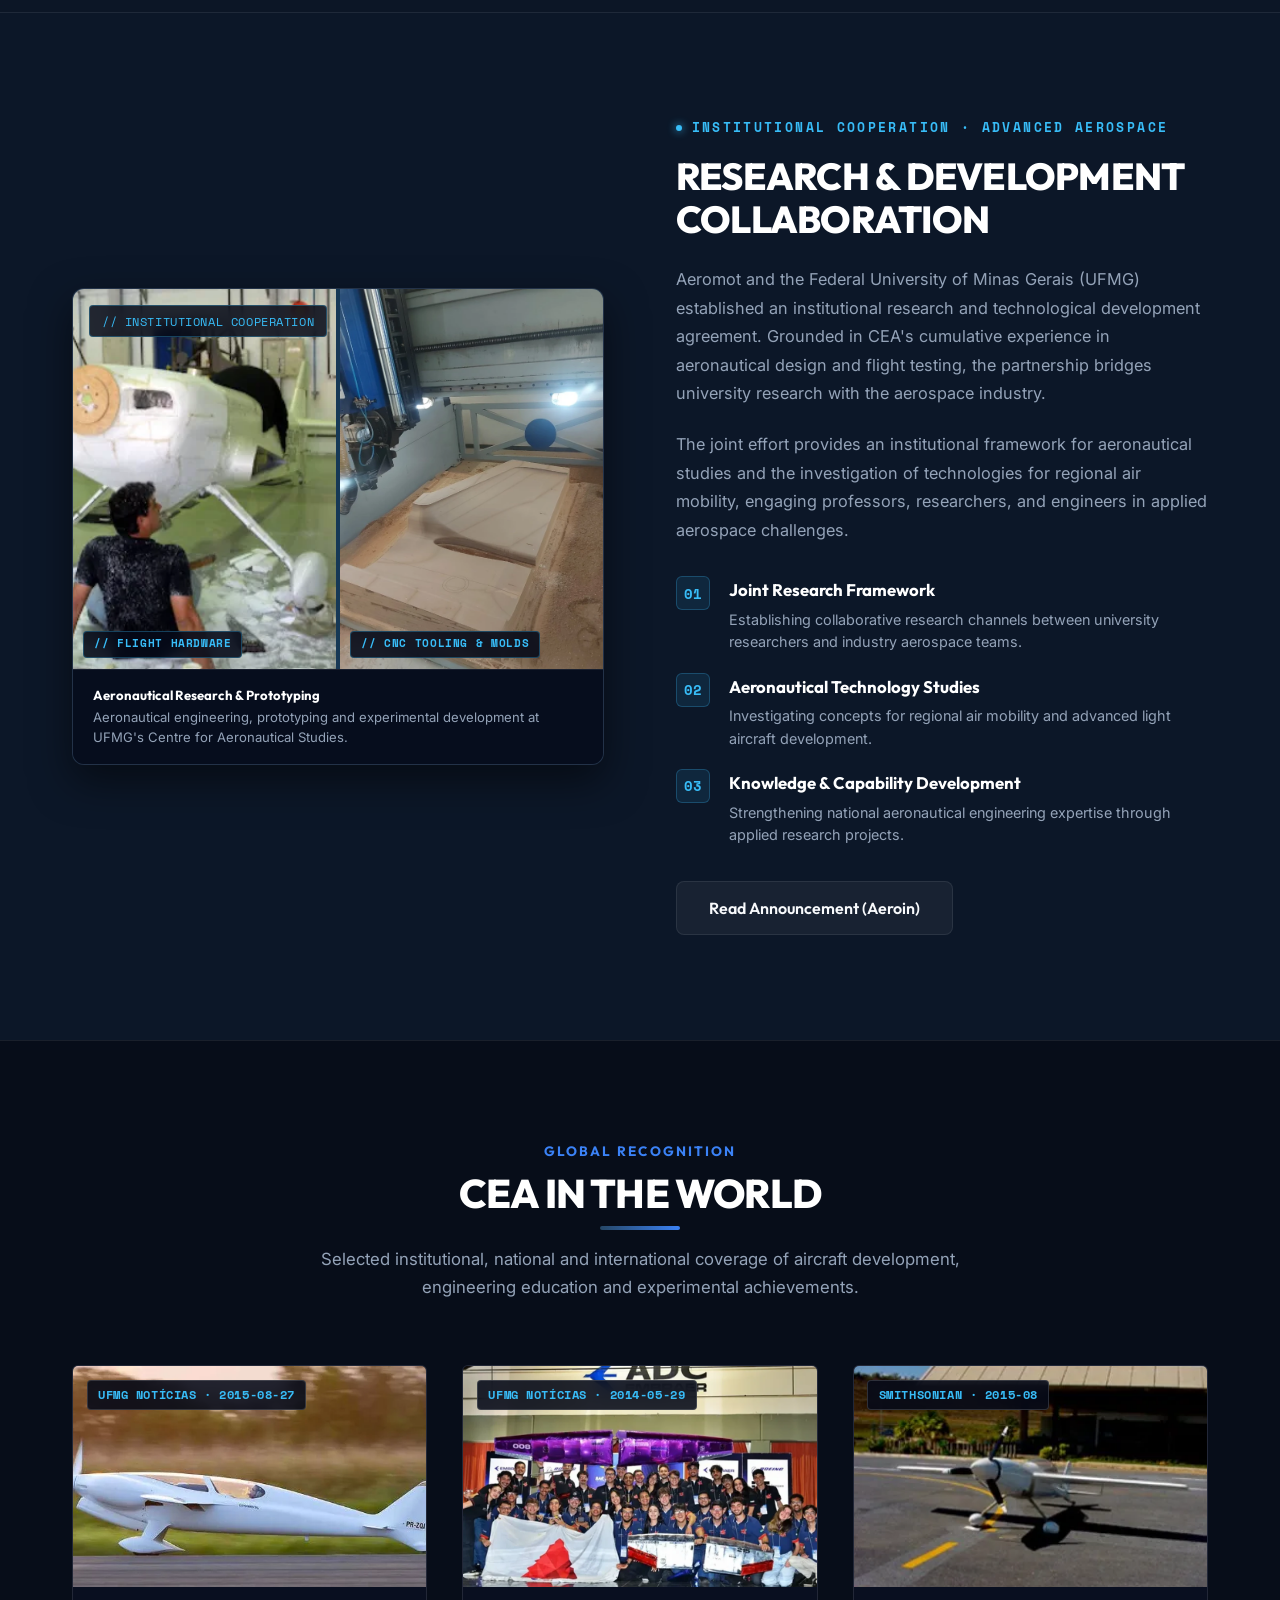
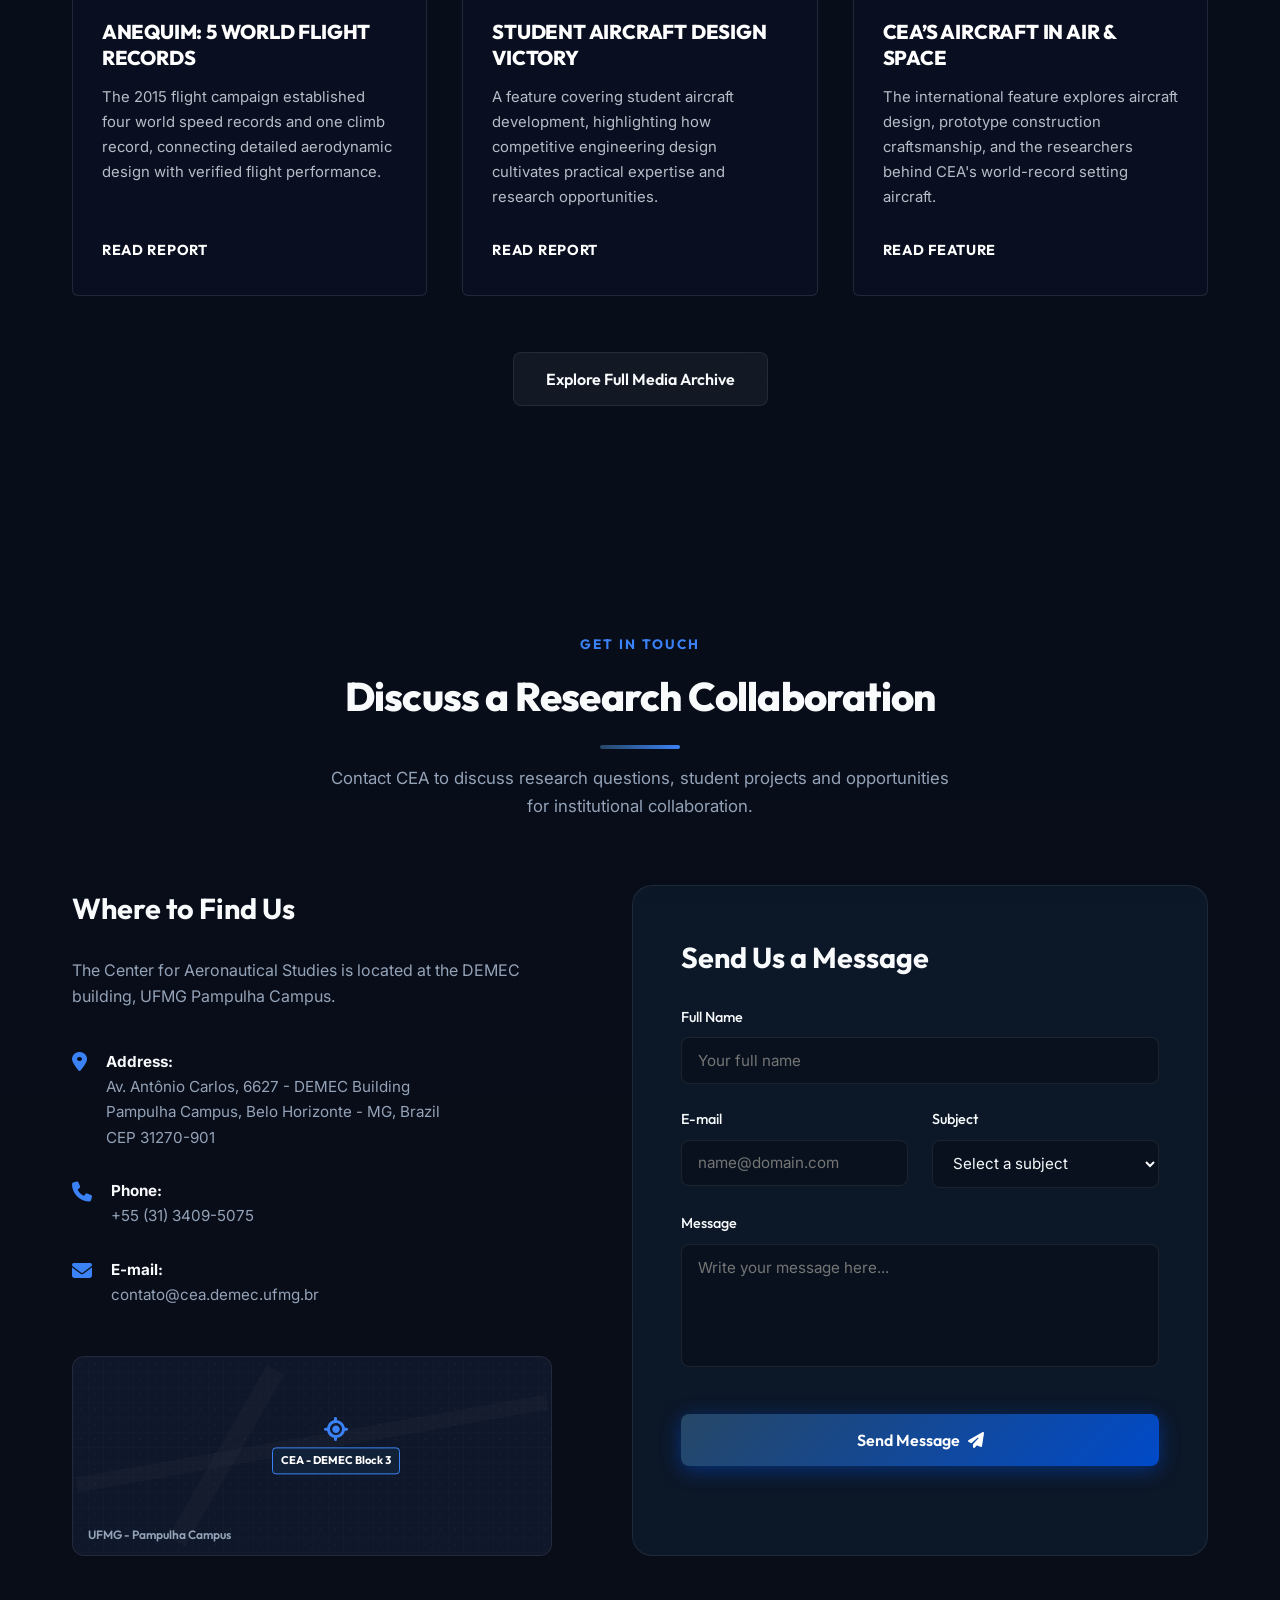
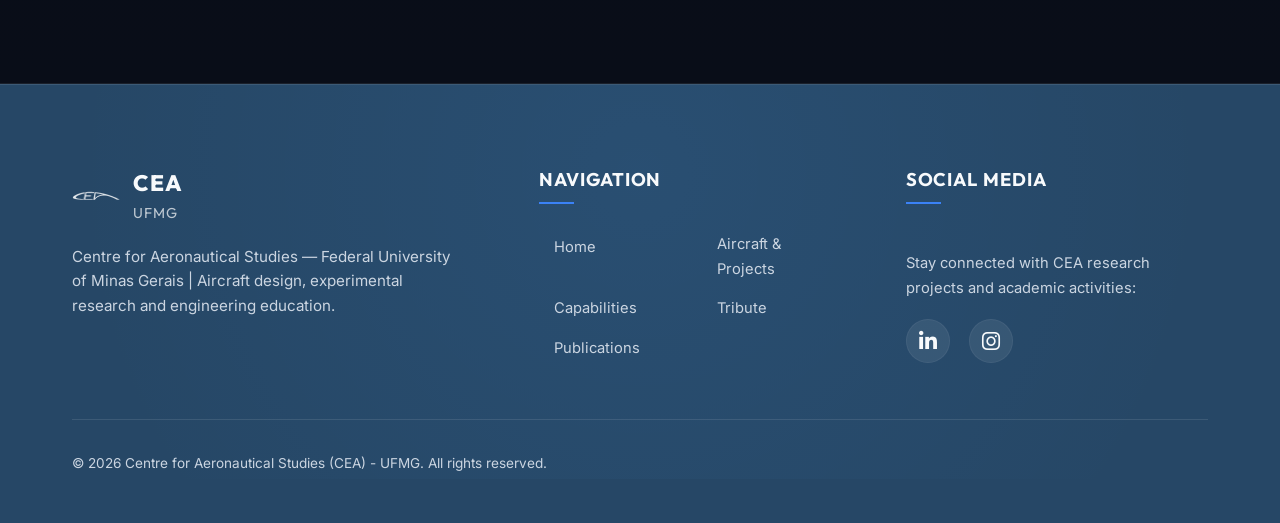
==== commit c34fc8a6: "feat: upgrade UAI-SO-FLY with Embraer split layout and team photo, convert archive to horizontal sli" ====
--- a/index.html
+++ b/index.html
@@ -406,8 +406,17 @@
                 <!-- Visual Column -->
                 <div class="embraer-visual-col">
                     <div class="embraer-visual-frame">
-                        <span class="embraer-visual-badge">// INSTITUTIONAL COOPERATION · 2024</span>
-                        <img src="assets/foto5-projetos.webp" alt="Aeronautical prototyping in the CEA workshop" class="zoomable-img">
+                        <span class="embraer-visual-badge">// INSTITUTIONAL COOPERATION</span>
+                        <div class="prototyping-dual-grid">
+                            <div class="prototyping-dual-col">
+                                <img src="assets/foto5-projetos.webp" alt="Aeronautical prototyping in the CEA workshop" class="zoomable-img">
+                                <span class="prototyping-subbadge" data-en="// FLIGHT HARDWARE" data-pt="// DESENVOLVIMENTO">// FLIGHT HARDWARE</span>
+                            </div>
+                            <div class="prototyping-dual-col">
+                                <img src="assets/usinagem_cnc_moldes.webp" alt="Precision CNC machining of composite aerodynamic tooling" class="zoomable-img">
+                                <span class="prototyping-subbadge" data-en="// CNC TOOLING &amp; MOLDS" data-pt="// USINAGEM CNC &amp; MOLDES">// CNC TOOLING &amp; MOLDS</span>
+                            </div>
+                        </div>
                         <div class="embraer-visual-caption">
                             <strong style="color: #fff; font-family: var(--font-heading);" data-en="Aeronautical Research &amp; Prototyping" data-pt="Pesquisa Aeronáutica &amp; Prototipagem">Aeronautical Research &amp; Prototyping</strong>
                             <p style="margin: 0.2rem 0 0 0;" data-en="Aeronautical engineering, prototyping and experimental development at UFMG's Centre for Aeronautical Studies." data-pt="Engenharia aeronáutica, prototipagem e desenvolvimento experimental no Centro de Estudos Aeronáuticos da UFMG.">Aeronautical engineering, prototyping and experimental development at UFMG's Centre for Aeronautical Studies.</p>
@@ -423,7 +432,7 @@
                     </div>
                     <h2 class="embraer-title" data-en="Research &amp; Development Collaboration" data-pt="Colaboração de Pesquisa &amp; Desenvolvimento">Research &amp; Development Collaboration</h2>
                     
-                    <p class="embraer-desc" data-en="In September 2024, Aeromot and the Federal University of Minas Gerais (UFMG) announced an institutional research and technological development agreement. Grounded in CEA's cumulative experience in aeronautical design and flight testing, the partnership bridges university research with the aerospace industry." data-pt="Em setembro de 2024, a Aeromot e a Universidade Federal de Minas Gerais (UFMG) anunciaram um acordo de cooperação científica e desenvolvimento tecnológico. Alicerçada na experiência acumulada do CEA em projeto e ensaios de aeronaves, a parceria conecta a pesquisa universitária à indústria aeroespacial.">In September 2024, Aeromot and the Federal University of Minas Gerais (UFMG) announced an institutional research and technological development agreement. Grounded in CEA's cumulative experience in aeronautical design and flight testing, the partnership bridges university research with the aerospace industry.</p>
+                    <p class="embraer-desc" data-en="Aeromot and the Federal University of Minas Gerais (UFMG) established an institutional research and technological development agreement. Grounded in CEA's cumulative experience in aeronautical design and flight testing, the partnership bridges university research with the aerospace industry." data-pt="A Aeromot e a Universidade Federal de Minas Gerais (UFMG) estabeleceram um acordo de cooperação científica e desenvolvimento tecnológico. Alicerçada na experiência acumulada do CEA em projeto e ensaios de aeronaves, a parceria conecta a pesquisa universitária à indústria aeroespacial.">Aeromot and the Federal University of Minas Gerais (UFMG) established an institutional research and technological development agreement. Grounded in CEA's cumulative experience in aeronautical design and flight testing, the partnership bridges university research with the aerospace industry.</p>
 
                     <p class="embraer-desc" data-en="The joint effort provides an institutional framework for aeronautical studies and the investigation of technologies for regional air mobility, engaging professors, researchers, and engineers in applied aerospace challenges." data-pt="O esforço conjunto estabelece uma estrutura institucional para estudos aeronáuticos e a investigação de tecnologias voltadas à mobilidade aérea regional, integrando docentes, pesquisadores e engenheiros em desafios aeroespaciais aplicados.">The joint effort provides an institutional framework for aeronautical studies and the investigation of technologies for regional air mobility, engaging professors, researchers, and engineers in applied aerospace challenges.</p>
 
--- a/style.css
+++ b/style.css
@@ -5452,14 +5452,94 @@
     box-shadow: 0 0 16px rgba(14, 165, 233, 0.4);
 }
 
+.acervo-slider-wrapper {
+    position: relative;
+    margin-top: 1.5rem;
+}
+
+.acervo-slider-header {
+    display: flex;
+    justify-content: space-between;
+    align-items: center;
+    margin-bottom: 1.25rem;
+    padding: 0 0.5rem;
+}
+
+.acervo-slider-hint {
+    font-family: var(--font-mono);
+    font-size: 0.8rem;
+    color: var(--text-muted);
+    display: flex;
+    align-items: center;
+    gap: 0.5rem;
+}
+
+.acervo-slider-hint i {
+    color: var(--accent-cyan);
+}
+
+.acervo-slider-controls {
+    display: flex;
+    align-items: center;
+    gap: 0.65rem;
+}
+
+.acervo-slider-btn {
+    width: 44px;
+    height: 44px;
+    border-radius: 50%;
+    border: 1px solid var(--border-light);
+    background: var(--bg-panel);
+    color: #fff;
+    display: inline-flex;
+    align-items: center;
+    justify-content: center;
+    cursor: pointer;
+    font-size: 1rem;
+    transition: all 0.25s ease;
+}
+
+.acervo-slider-btn:hover {
+    border-color: var(--accent-cyan);
+    color: var(--accent-cyan);
+    background: rgba(14, 165, 233, 0.15);
+    transform: scale(1.08);
+}
+
 .acervo-gallery-grid {
-    display: grid;
-    grid-template-columns: repeat(auto-fill, minmax(320px, 1fr));
-    gap: 1.75rem;
-    margin-top: 1rem;
+    display: flex;
+    gap: 1.5rem;
+    overflow-x: auto;
+    overflow-y: hidden;
+    scroll-snap-type: x mandatory;
+    scroll-behavior: smooth;
+    padding: 0.5rem 0.25rem 1.75rem 0.25rem;
+    -webkit-overflow-scrolling: touch;
+}
+
+.acervo-gallery-grid::-webkit-scrollbar {
+    height: 8px;
+}
+
+.acervo-gallery-grid::-webkit-scrollbar-track {
+    background: rgba(255, 255, 255, 0.05);
+    border-radius: 6px;
+}
+
+.acervo-gallery-grid::-webkit-scrollbar-thumb {
+    background: rgba(14, 165, 233, 0.45);
+    border-radius: 6px;
+    border: 1px solid rgba(14, 165, 233, 0.2);
+}
+
+.acervo-gallery-grid::-webkit-scrollbar-thumb:hover {
+    background: var(--accent-cyan);
 }
 
 .acervo-card {
+    flex: 0 0 350px;
+    width: 350px;
+    scroll-snap-align: start;
     background: var(--bg-panel);
     border: 1px solid var(--border-light);
     border-radius: 12px;
@@ -5468,6 +5548,13 @@
     flex-direction: column;
     transition: transform 0.3s ease, border-color 0.3s ease, box-shadow 0.3s ease;
     position: relative;
+}
+
+@media (max-width: 600px) {
+    .acervo-card {
+        flex: 0 0 290px;
+        width: 290px;
+    }
 }
 
 .acervo-card:hover {
@@ -5569,3 +5656,57 @@
     display: none !important;
 }
 
+/* ==========================================================================
+   PROTOTYPING DUAL IMAGE GRID
+   ========================================================================== */
+.prototyping-dual-grid {
+    display: grid;
+    grid-template-columns: 1fr 1fr;
+    gap: 4px;
+    background: rgba(56, 189, 248, 0.15);
+}
+
+.prototyping-dual-col {
+    position: relative;
+    height: 380px;
+    overflow: hidden;
+}
+
+.prototyping-dual-col img {
+    width: 100%;
+    height: 100%;
+    object-fit: cover;
+    display: block;
+    transition: transform 0.6s cubic-bezier(0.16, 1, 0.3, 1);
+}
+
+.prototyping-dual-col:hover img {
+    transform: scale(1.04);
+}
+
+.prototyping-subbadge {
+    position: absolute;
+    bottom: 0.65rem;
+    left: 0.65rem;
+    background: rgba(5, 10, 24, 0.88);
+    backdrop-filter: blur(6px);
+    border: 1px solid rgba(56, 189, 248, 0.3);
+    color: var(--accent-cyan);
+    font-family: var(--font-mono);
+    font-size: 0.68rem;
+    padding: 0.22rem 0.6rem;
+    border-radius: 4px;
+    font-weight: 700;
+    letter-spacing: 0.06em;
+    z-index: 2;
+}
+
+@media (max-width: 580px) {
+    .prototyping-dual-grid {
+        grid-template-columns: 1fr;
+    }
+    .prototyping-dual-col {
+        height: 250px;
+    }
+}
+
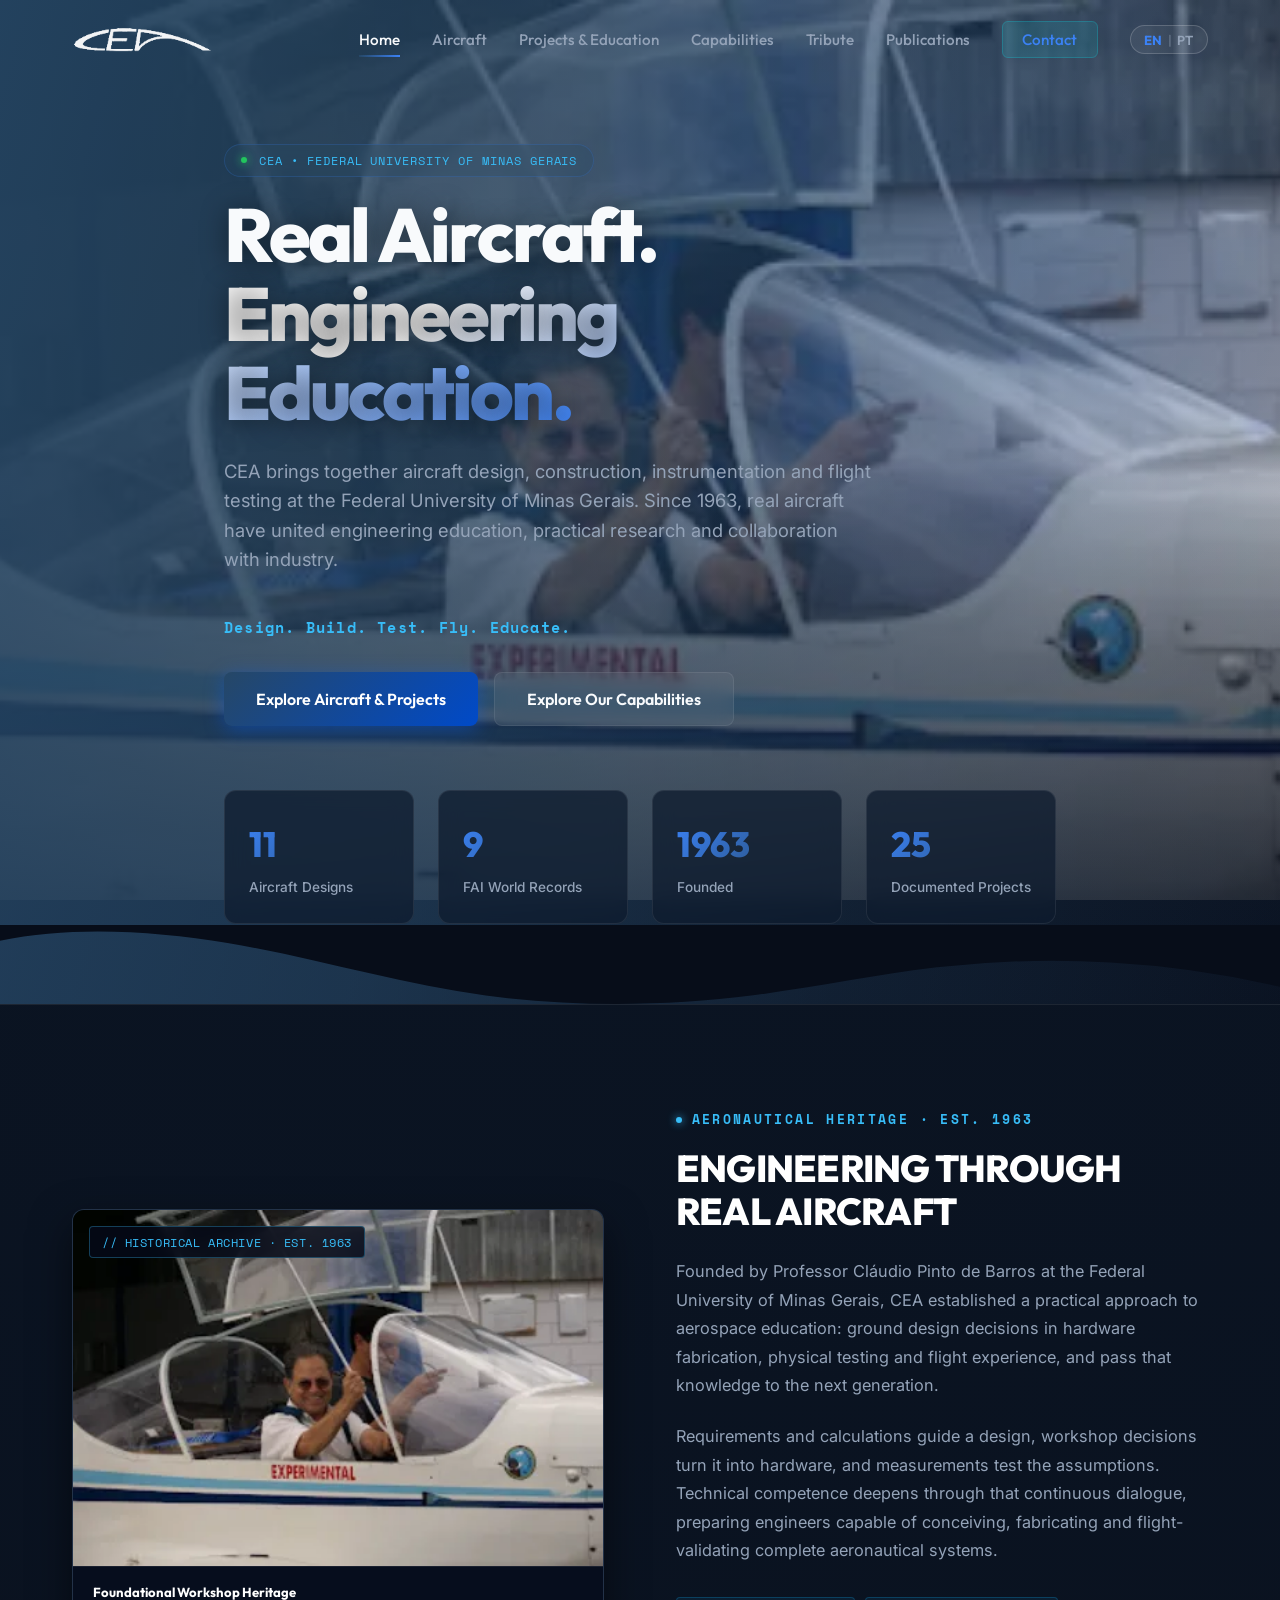
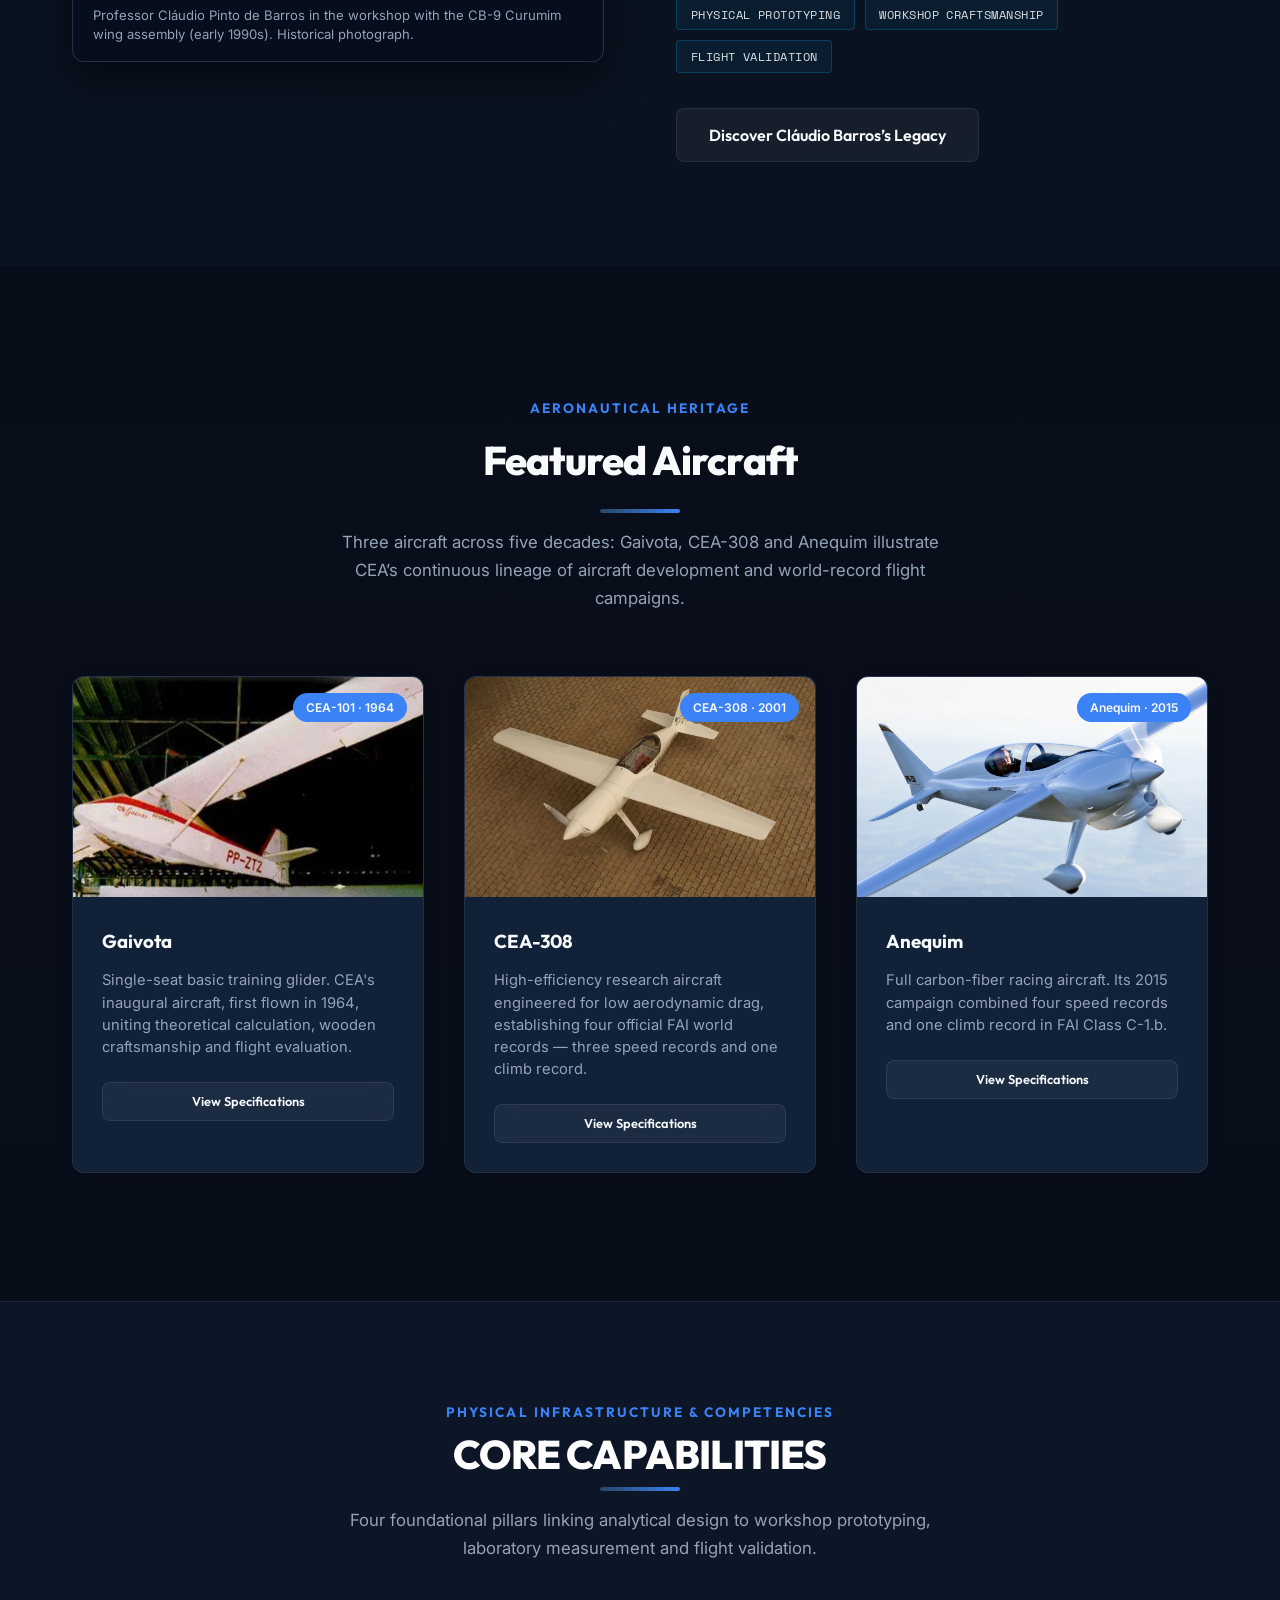
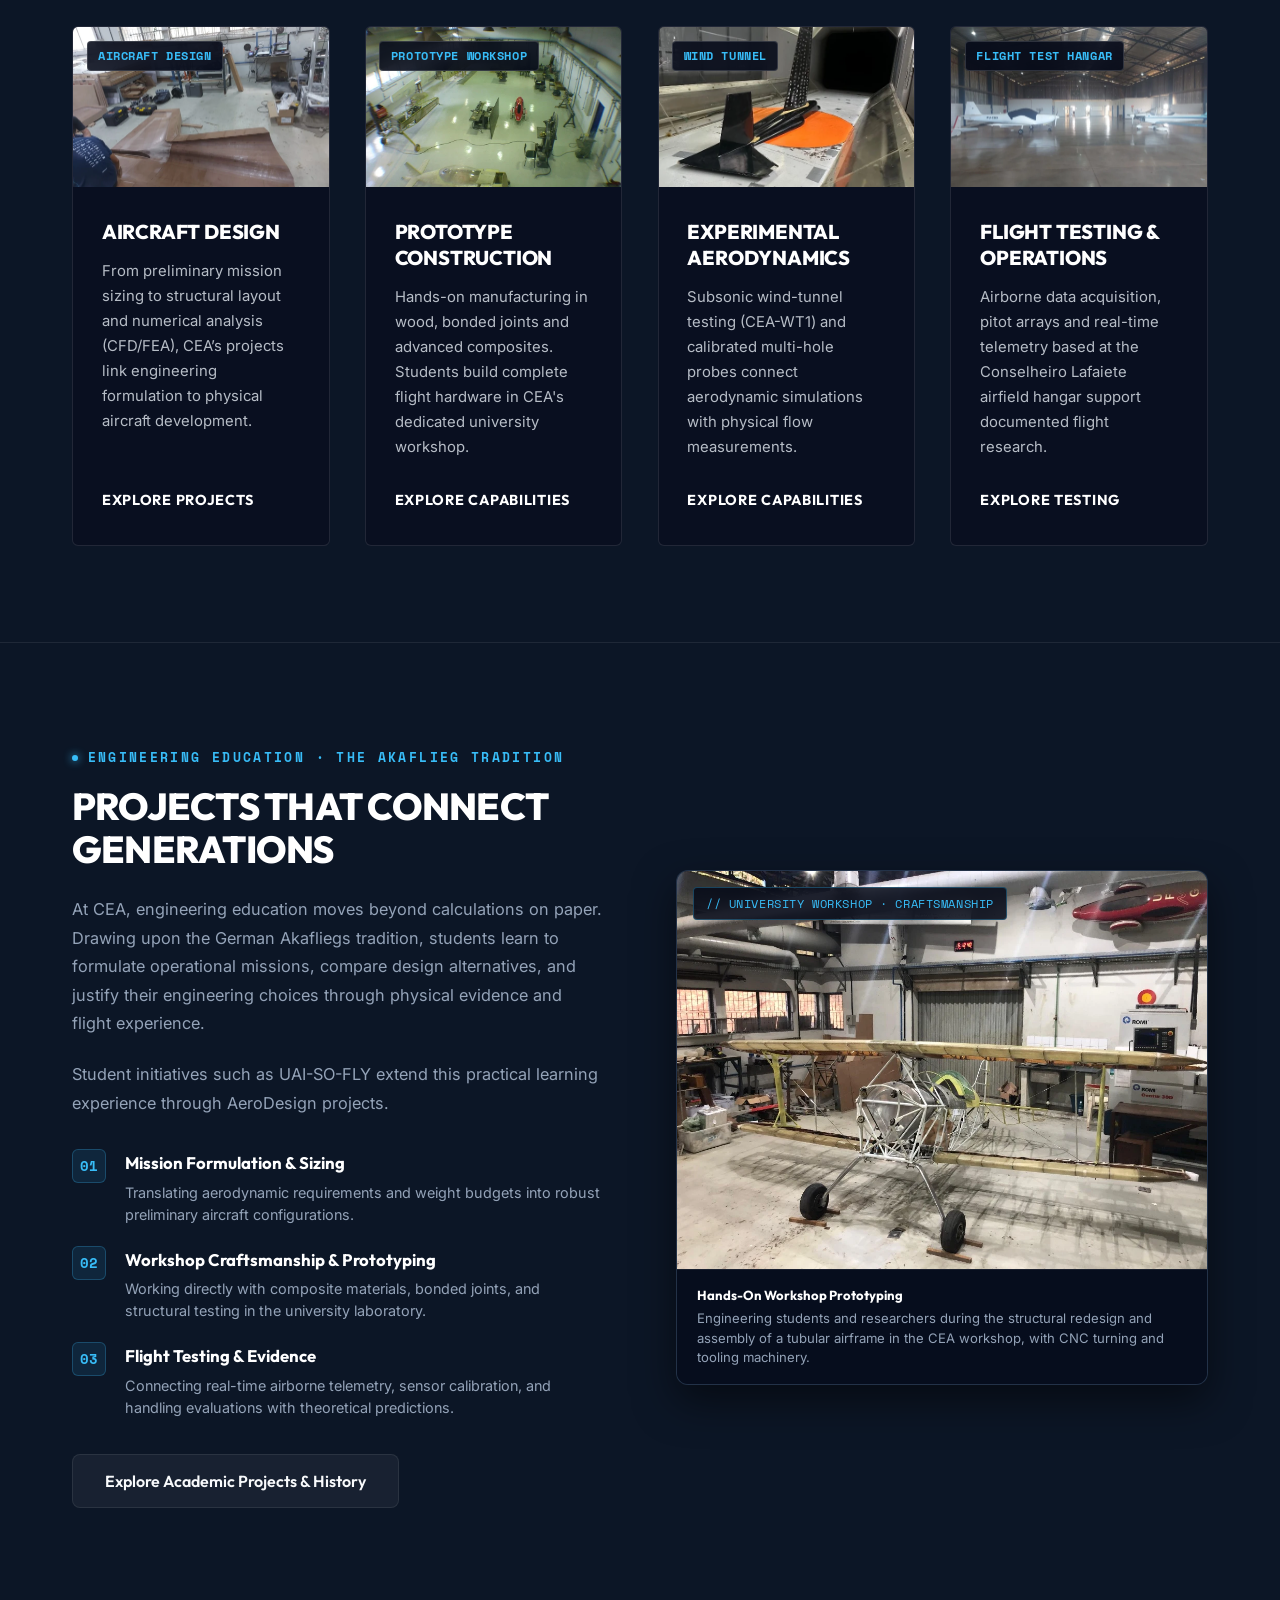
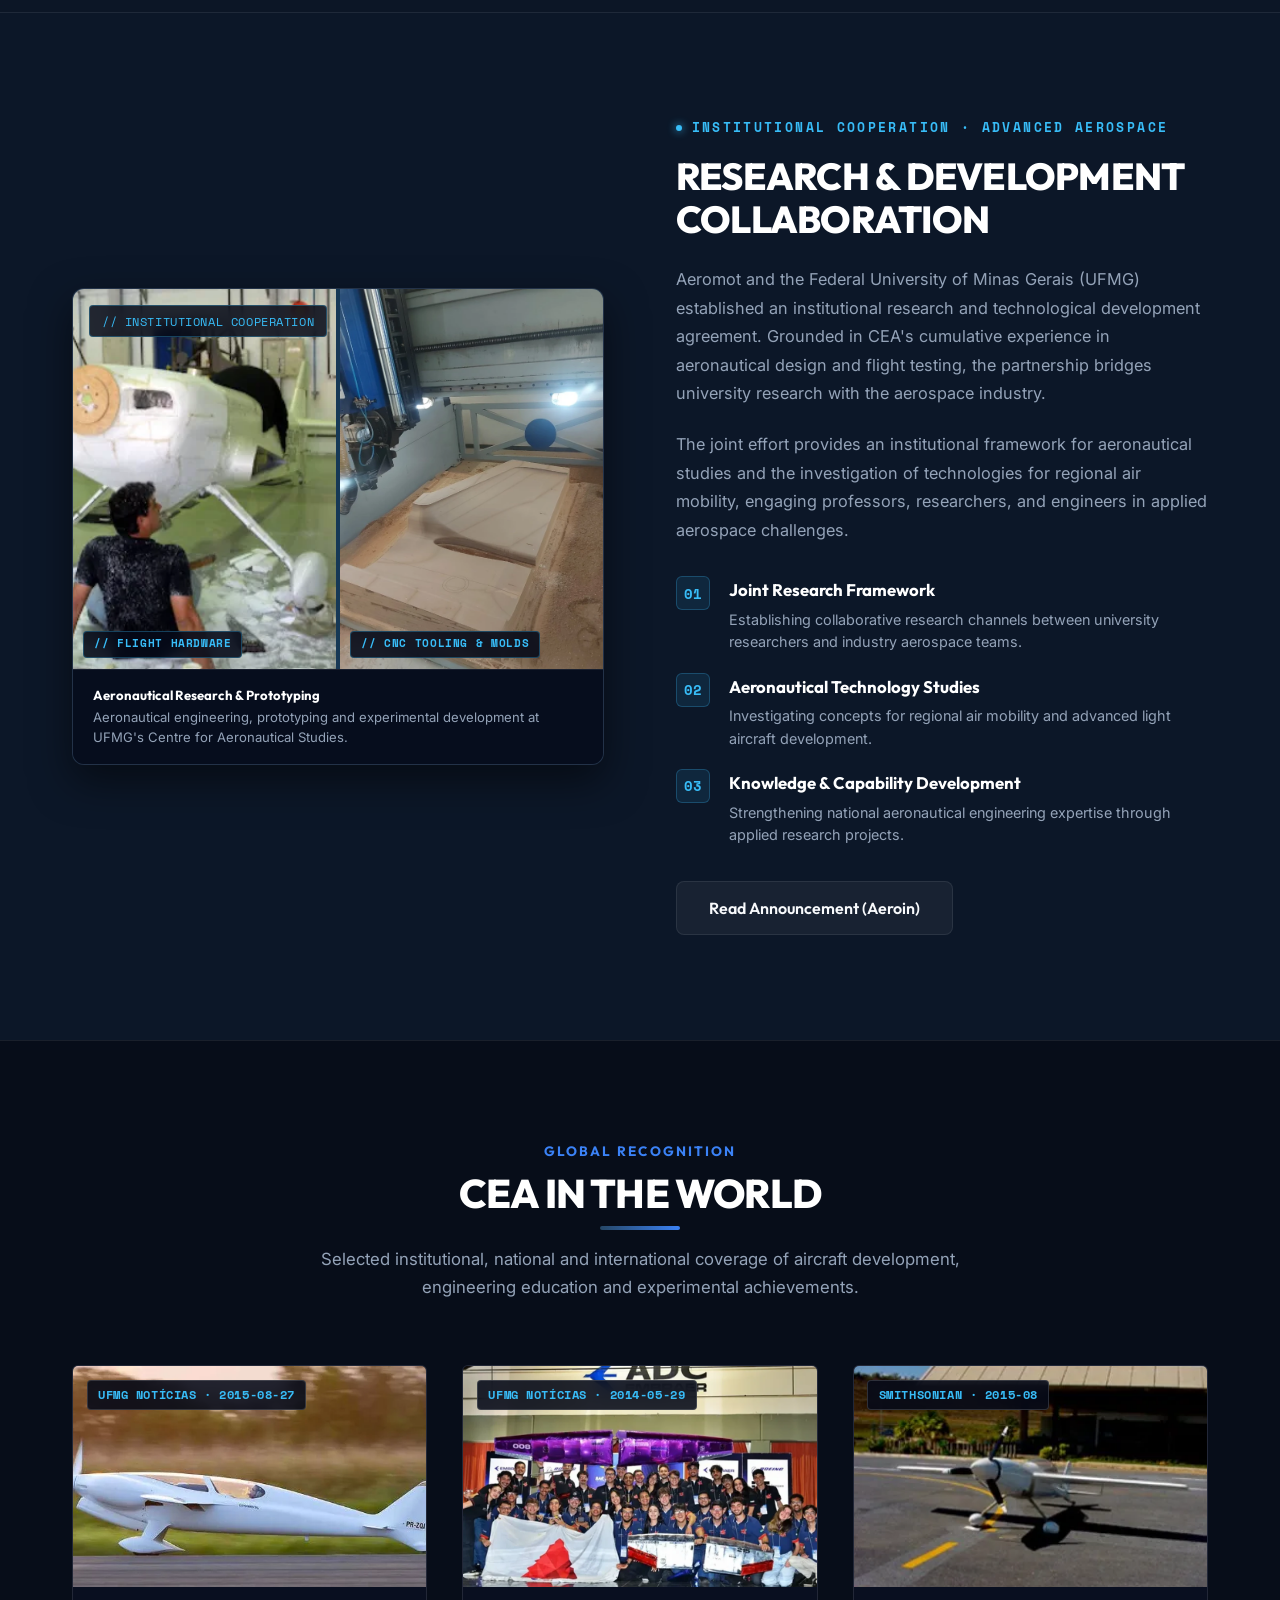
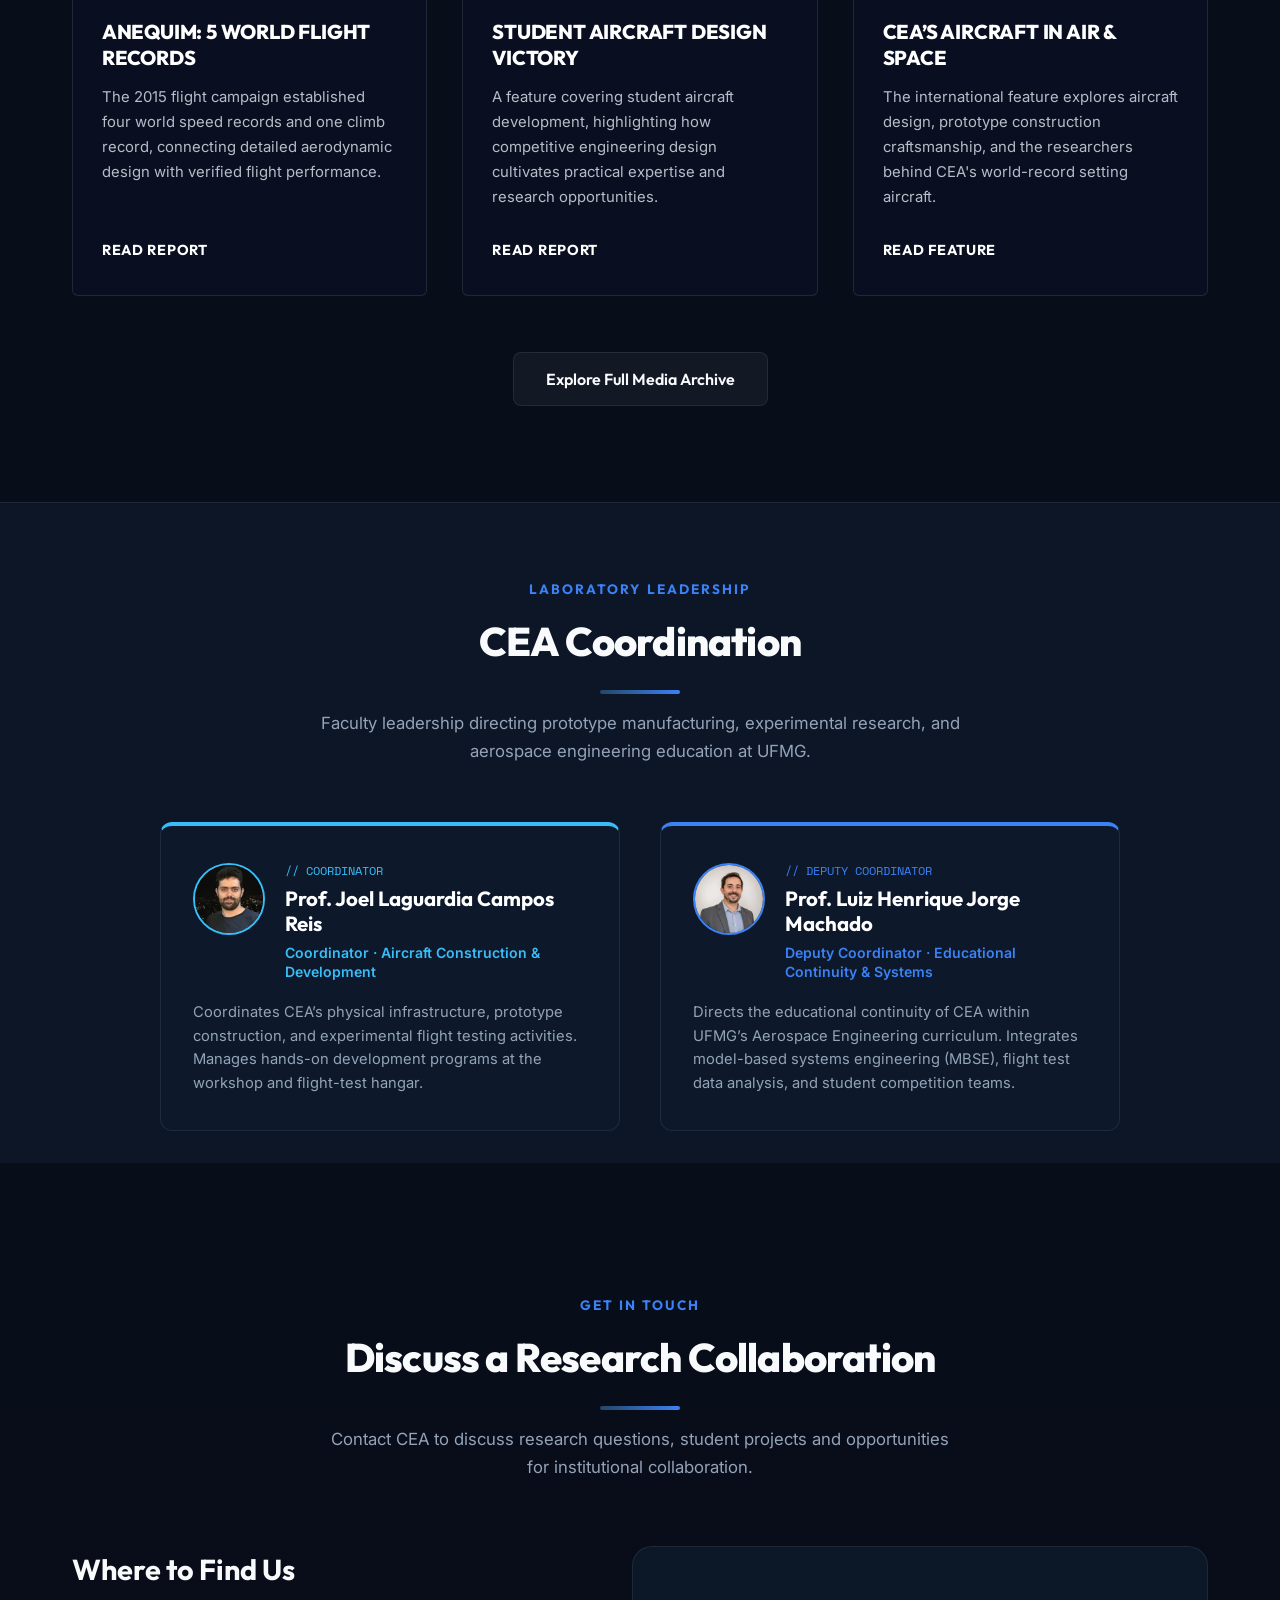
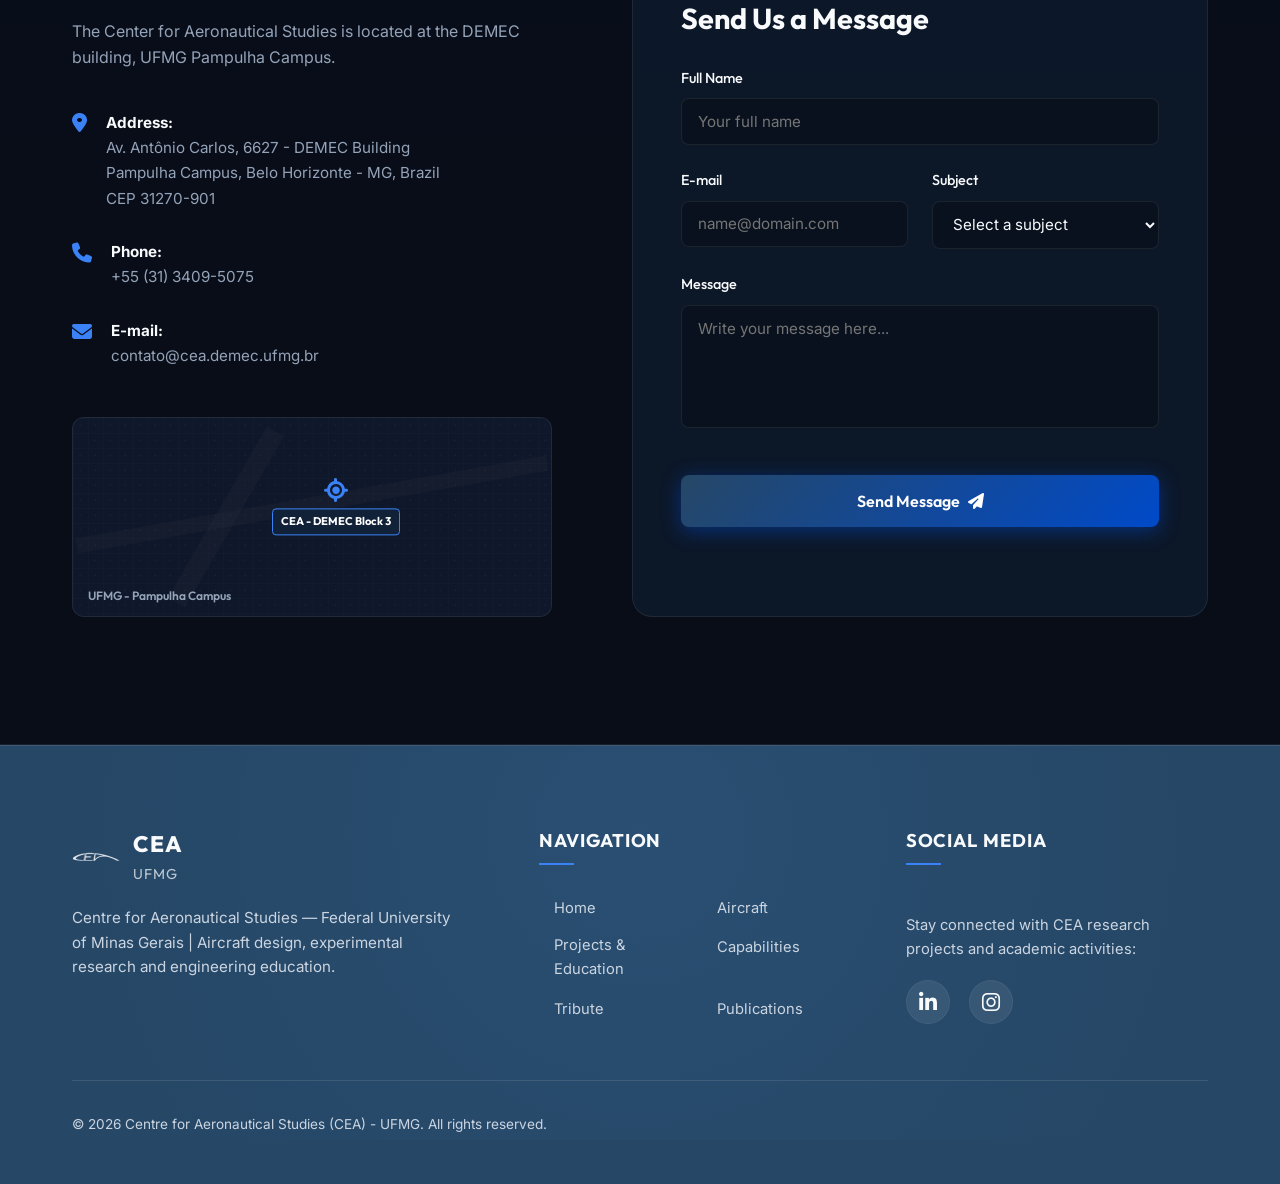
==== commit 5d9f470c: "refactor: restructure site into dedicated Aircraft and Projects & Education pages, add read-more tog" ====
--- a/index.html
+++ b/index.html
@@ -96,7 +96,8 @@
             <nav class="nav-menu" id="nav-menu">
                 <ul>
                     <li><a href="index.html" class="nav-link active" data-en="Home" data-pt="Home">Home</a></li>
-                    <li><a href="projetos.html" class="nav-link" data-en="Aircraft & Projects" data-pt="Aeronaves & Projetos">Aircraft & Projects</a></li>
+                    <li><a href="aircraft.html" class="nav-link" data-en="Aircraft" data-pt="Aeronaves">Aircraft</a></li>
+                    <li><a href="education.html" class="nav-link" data-en="Projects & Education" data-pt="Projetos & Educação">Projects & Education</a></li>
                     <li><a href="solucoes.html" class="nav-link" data-en="Capabilities" data-pt="Capacidades">Capabilities</a></li>
                     <li><a href="homenagem.html" class="nav-link" data-en="Tribute" data-pt="Homenagem">Tribute</a></li>
                     <li><a href="artigos.html" class="nav-link" data-en="Publications" data-pt="Publicações">Publications</a></li>
@@ -535,6 +536,50 @@
                 <a href="artigos.html#media" class="btn btn-secondary" data-en="Explore Full Media Archive" data-pt="Ver Todo o Acervo de Mídia">
                     Explore Full Media Archive <i class="fa-solid fa-arrow-right"></i>
                 </a>
+            </div>
+        </div>
+    </section>
+
+<!-- 7.5. CEA Coordination Block -->
+    <section class="coordination-compact-section" id="coordenacao" style="padding: 4.5rem 0 2rem 0; background: var(--bg-surface); border-top: 1px solid var(--border-light);">
+        <div class="container">
+            <div class="section-header animate-on-scroll" style="margin-bottom: 2.5rem;">
+                <span class="section-tag" data-en="Laboratory Leadership" data-pt="Liderança do Laboratório">Laboratory Leadership</span>
+                <h2 data-en="CEA Coordination" data-pt="Coordenação do CEA">CEA Coordination</h2>
+                <div class="section-line"></div>
+                <p class="section-desc" data-en="Faculty leadership directing prototype manufacturing, experimental research, and aerospace engineering education at UFMG." data-pt="Liderança docente à frente da fabricação de protótipos, pesquisa experimental e ensino de engenharia aeroespacial na UFMG.">Faculty leadership directing prototype manufacturing, experimental research, and aerospace engineering education at UFMG.</p>
+            </div>
+
+            <div class="coordination-grid animate-on-scroll">
+                <!-- Joel Laguardia Campos Reis -->
+                <div class="coord-card cyan-accent">
+                    <div class="coord-card-header">
+                        <img src="assets/joel_laguardia.webp" alt="Prof. Joel Laguardia Campos Reis" class="coord-card-avatar" style="cursor: default;">
+                        <div class="coord-card-info">
+                            <span class="coord-card-tag">// COORDINATOR</span>
+                            <h3 class="coord-card-title">Prof. Joel Laguardia Campos Reis</h3>
+                            <p class="coord-card-role" data-en="Coordinator · Aircraft Construction &amp; Development" data-pt="Coordenador · Construção &amp; Desenvolvimento">Coordinator · Aircraft Construction &amp; Development</p>
+                        </div>
+                    </div>
+                    <p class="coord-card-desc" data-en="Coordinates CEA’s physical infrastructure, prototype construction, and experimental flight testing activities. Manages hands-on development programs at the workshop and flight-test hangar." data-pt="Coordena a infraestrutura física, construção de protótipos e ensaios experimentais em voo do CEA. Gerencia programas práticos de desenvolvimento na oficina e no hangar.">
+                        Coordinates CEA’s physical infrastructure, prototype construction, and experimental flight testing activities. Manages hands-on development programs at the workshop and flight-test hangar.
+                    </p>
+                </div>
+
+                <!-- Luiz Henrique Jorge Machado -->
+                <div class="coord-card blue-accent">
+                    <div class="coord-card-header">
+                        <img src="assets/luiz_henrique_machado.webp" alt="Prof. Luiz Henrique Jorge Machado" class="coord-card-avatar" style="cursor: default;">
+                        <div class="coord-card-info">
+                            <span class="coord-card-tag">// DEPUTY COORDINATOR</span>
+                            <h3 class="coord-card-title">Prof. Luiz Henrique Jorge Machado</h3>
+                            <p class="coord-card-role" data-en="Deputy Coordinator · Educational Continuity &amp; Systems" data-pt="Vice-Coordenador · Continuidade Pedagógica &amp; Sistemas">Deputy Coordinator · Educational Continuity &amp; Systems</p>
+                        </div>
+                    </div>
+                    <p class="coord-card-desc" data-en="Directs the educational continuity of CEA within UFMG’s Aerospace Engineering curriculum. Integrates model-based systems engineering (MBSE), flight test data analysis, and student competition teams." data-pt="Dirige a continuidade pedagógica do CEA no curso de Engenharia Aeroespacial da UFMG. Integra engenharia de sistemas (MBSE), análise de dados de ensaio em voo e equipes discentes.">
+                        Directs the educational continuity of CEA within UFMG’s Aerospace Engineering curriculum. Integrates model-based systems engineering (MBSE), flight test data analysis, and student competition teams.
+                    </p>
+                </div>
             </div>
         </div>
     </section>
@@ -675,7 +720,8 @@
                     <h4 data-en="Navigation" data-pt="Navegação">Navigation</h4>
                     <ul class="footer-links-list">
                         <li><a href="index.html" data-en="Home" data-pt="Home">Home</a></li>
-                        <li><a href="projetos.html" data-en="Aircraft & Projects" data-pt="Aeronaves & Projetos">Aircraft & Projects</a></li>
+                        <li><a href="aircraft.html" data-en="Aircraft" data-pt="Aeronaves">Aircraft</a></li>
+                        <li><a href="education.html" data-en="Projects & Education" data-pt="Projetos & Educação">Projects & Education</a></li>
                         <li><a href="solucoes.html" data-en="Capabilities" data-pt="Capacidades">Capabilities</a></li>
                         <li><a href="homenagem.html" data-en="Tribute" data-pt="Homenagem">Tribute</a></li>
                         <li><a href="artigos.html" data-en="Publications" data-pt="Publicações">Publications</a></li>
--- a/style.css
+++ b/style.css
@@ -5710,3 +5710,125 @@
     }
 }
 
+/* ==========================================================================
+   READ MORE / EXTENDED HISTORY & ACCORDION STYLES
+   ========================================================================== */
+.read-more-btn {
+    background: transparent;
+    border: 1px solid var(--accent-cyan);
+    color: var(--accent-cyan);
+    padding: 0.45rem 1rem;
+    border-radius: 6px;
+    font-family: var(--font-mono);
+    font-size: 0.82rem;
+    font-weight: 600;
+    cursor: pointer;
+    display: inline-flex;
+    align-items: center;
+    gap: 0.4rem;
+    margin-top: 0.8rem;
+    transition: all 0.25s ease;
+}
+
+.read-more-btn:hover {
+    background: rgba(56, 189, 248, 0.12);
+    box-shadow: 0 0 12px rgba(56, 189, 248, 0.2);
+}
+
+.read-more-btn i {
+    transition: transform 0.3s ease;
+    font-size: 0.75rem;
+}
+
+.read-more-btn.active i {
+    transform: rotate(180deg);
+}
+
+.aircraft-extended-history {
+    max-height: 0;
+    overflow: hidden;
+    opacity: 0;
+    transition: max-height 0.45s ease-in-out, opacity 0.35s ease-in-out, margin 0.3s ease;
+    background: rgba(14, 165, 233, 0.04);
+    border-left: 2px solid var(--accent-cyan);
+    border-radius: 0 6px 6px 0;
+    padding: 0 1rem;
+    margin-top: 0;
+}
+
+.aircraft-extended-history.active {
+    max-height: 800px;
+    opacity: 1;
+    padding: 1rem 1.2rem;
+    margin-top: 1rem;
+}
+
+.aircraft-extended-history p {
+    font-size: 0.88rem;
+    color: #cbd5e1;
+    line-height: 1.65;
+    margin-bottom: 0.6rem;
+}
+
+.aircraft-extended-history p:last-child {
+    margin-bottom: 0;
+}
+
+/* Historical Project Register Accordion */
+.register-accordion-toggle {
+    width: 100%;
+    background: var(--bg-panel);
+    border: 1px solid var(--border-light);
+    border-radius: 8px;
+    padding: 1.25rem 1.75rem;
+    display: flex;
+    align-items: center;
+    justify-content: space-between;
+    cursor: pointer;
+    transition: all 0.3s ease;
+}
+
+.register-accordion-toggle:hover {
+    border-color: var(--accent-cyan);
+    background: rgba(14, 165, 233, 0.05);
+}
+
+.register-accordion-toggle.active {
+    border-color: var(--accent-cyan);
+    border-bottom-left-radius: 0;
+    border-bottom-right-radius: 0;
+}
+
+.register-accordion-toggle .toggle-icon {
+    width: 32px;
+    height: 32px;
+    border-radius: 50%;
+    background: rgba(56, 189, 248, 0.1);
+    display: flex;
+    align-items: center;
+    justify-content: center;
+    color: var(--accent-cyan);
+    transition: transform 0.3s ease;
+}
+
+.register-accordion-toggle.active .toggle-icon {
+    transform: rotate(180deg);
+}
+
+.register-accordion-content {
+    max-height: 0;
+    overflow: hidden;
+    opacity: 0;
+    transition: max-height 0.5s cubic-bezier(0.16, 1, 0.3, 1), opacity 0.4s ease;
+    background: var(--bg-panel);
+    border: 1px solid var(--border-light);
+    border-top: none;
+    border-bottom-left-radius: 8px;
+    border-bottom-right-radius: 8px;
+}
+
+.register-accordion-content.active {
+    max-height: 3500px;
+    opacity: 1;
+    padding: 1.5rem;
+}
